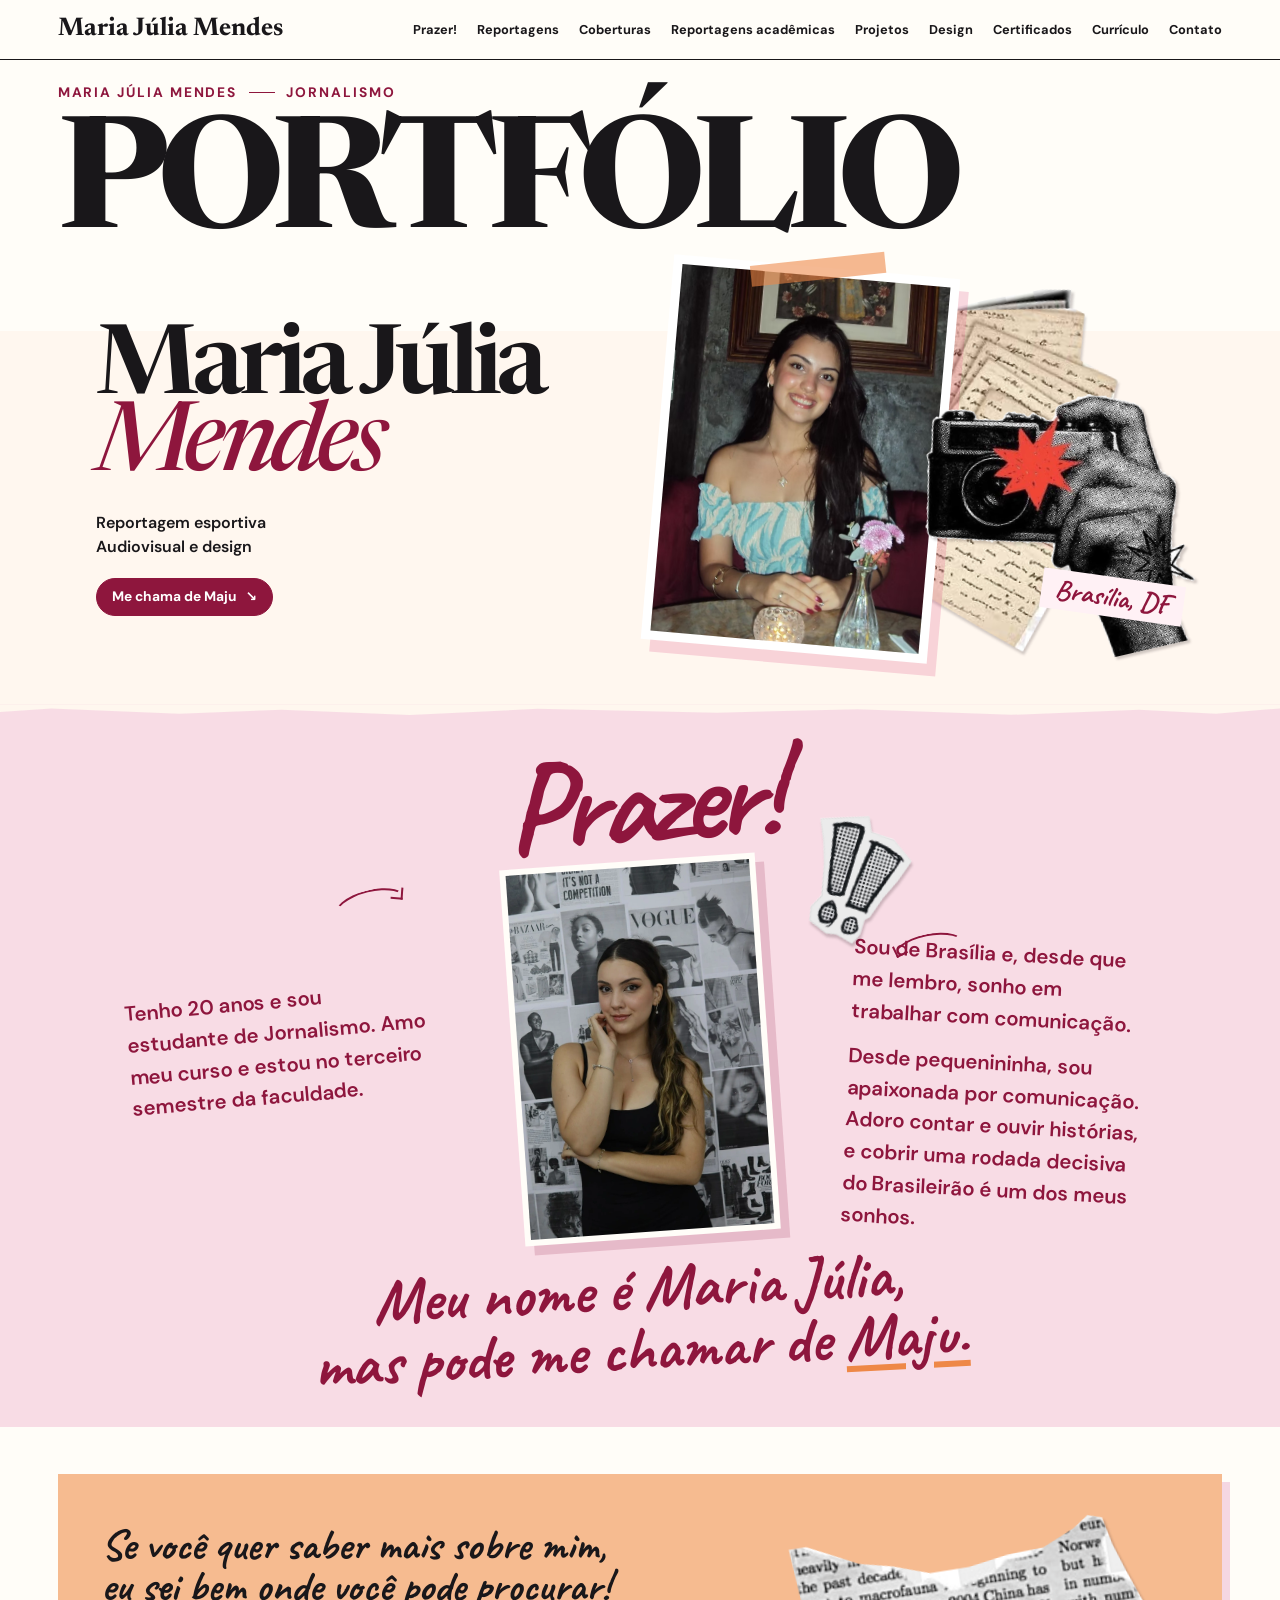
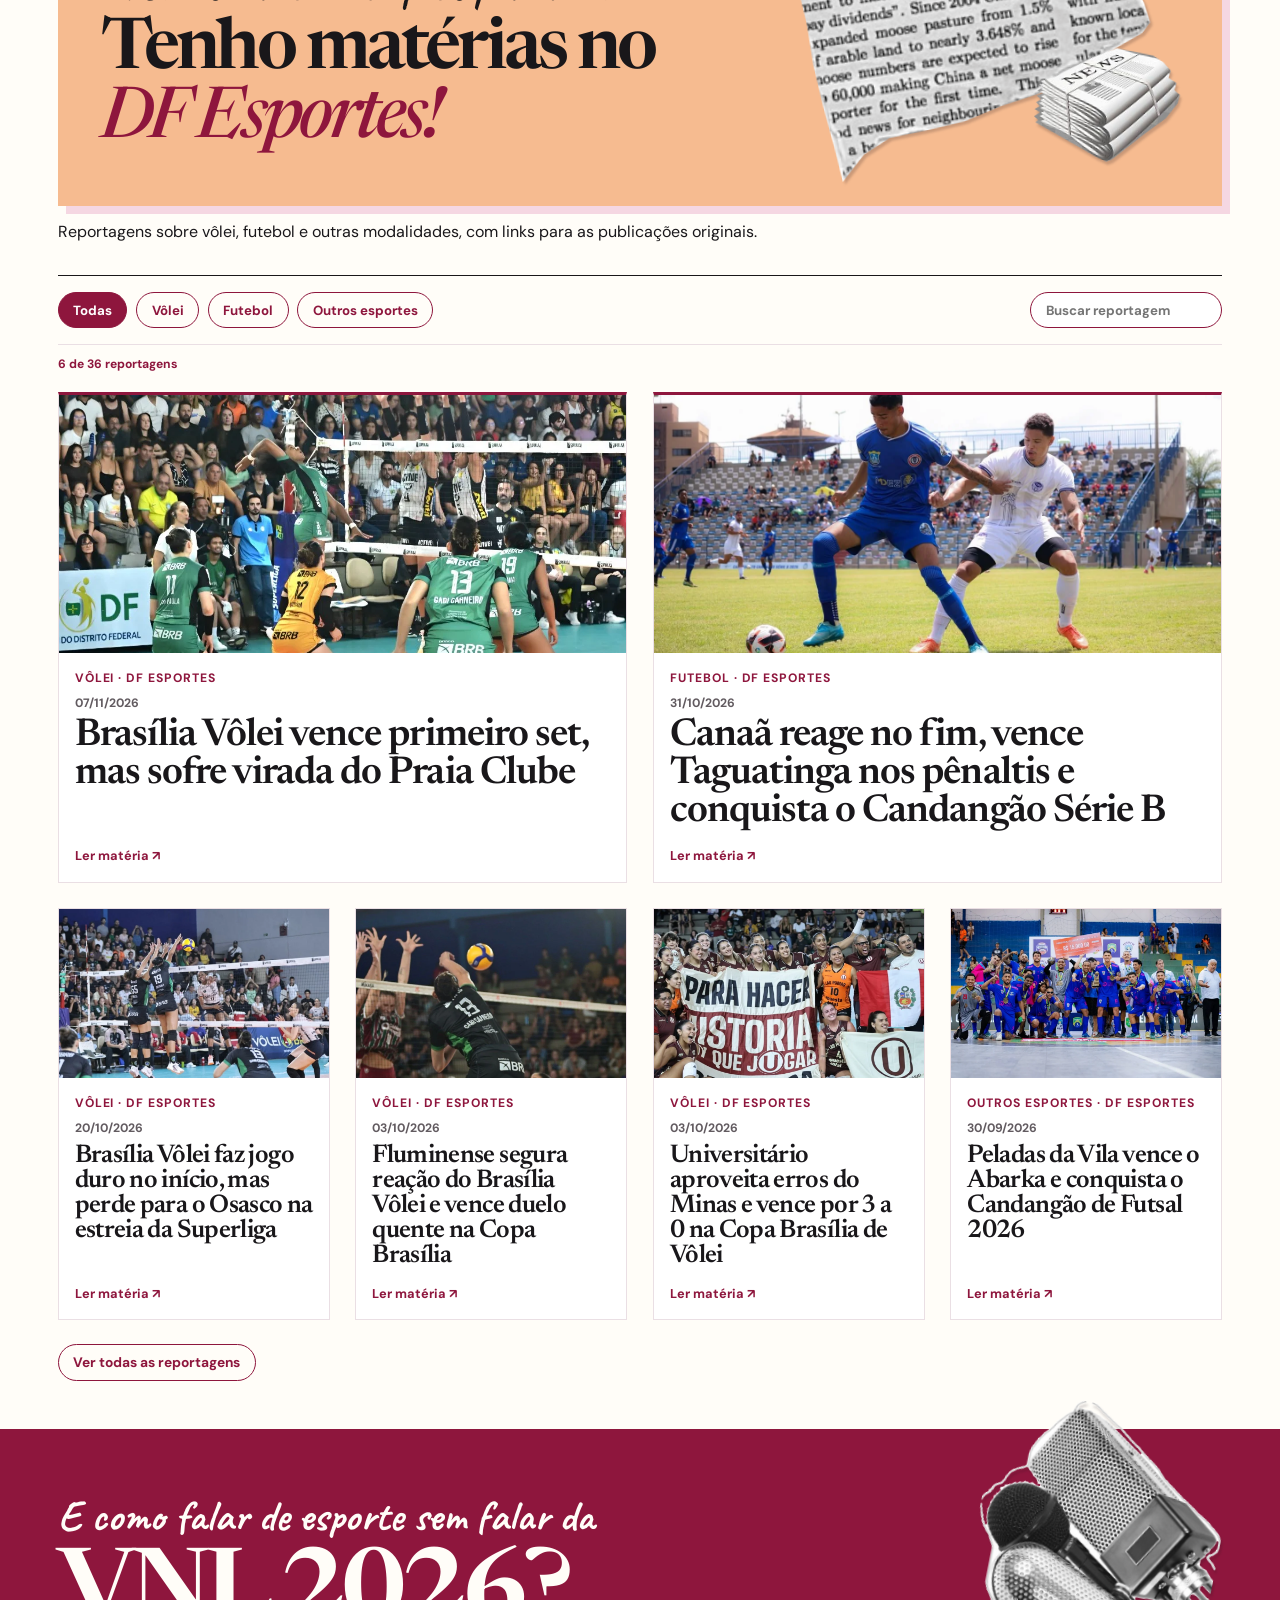
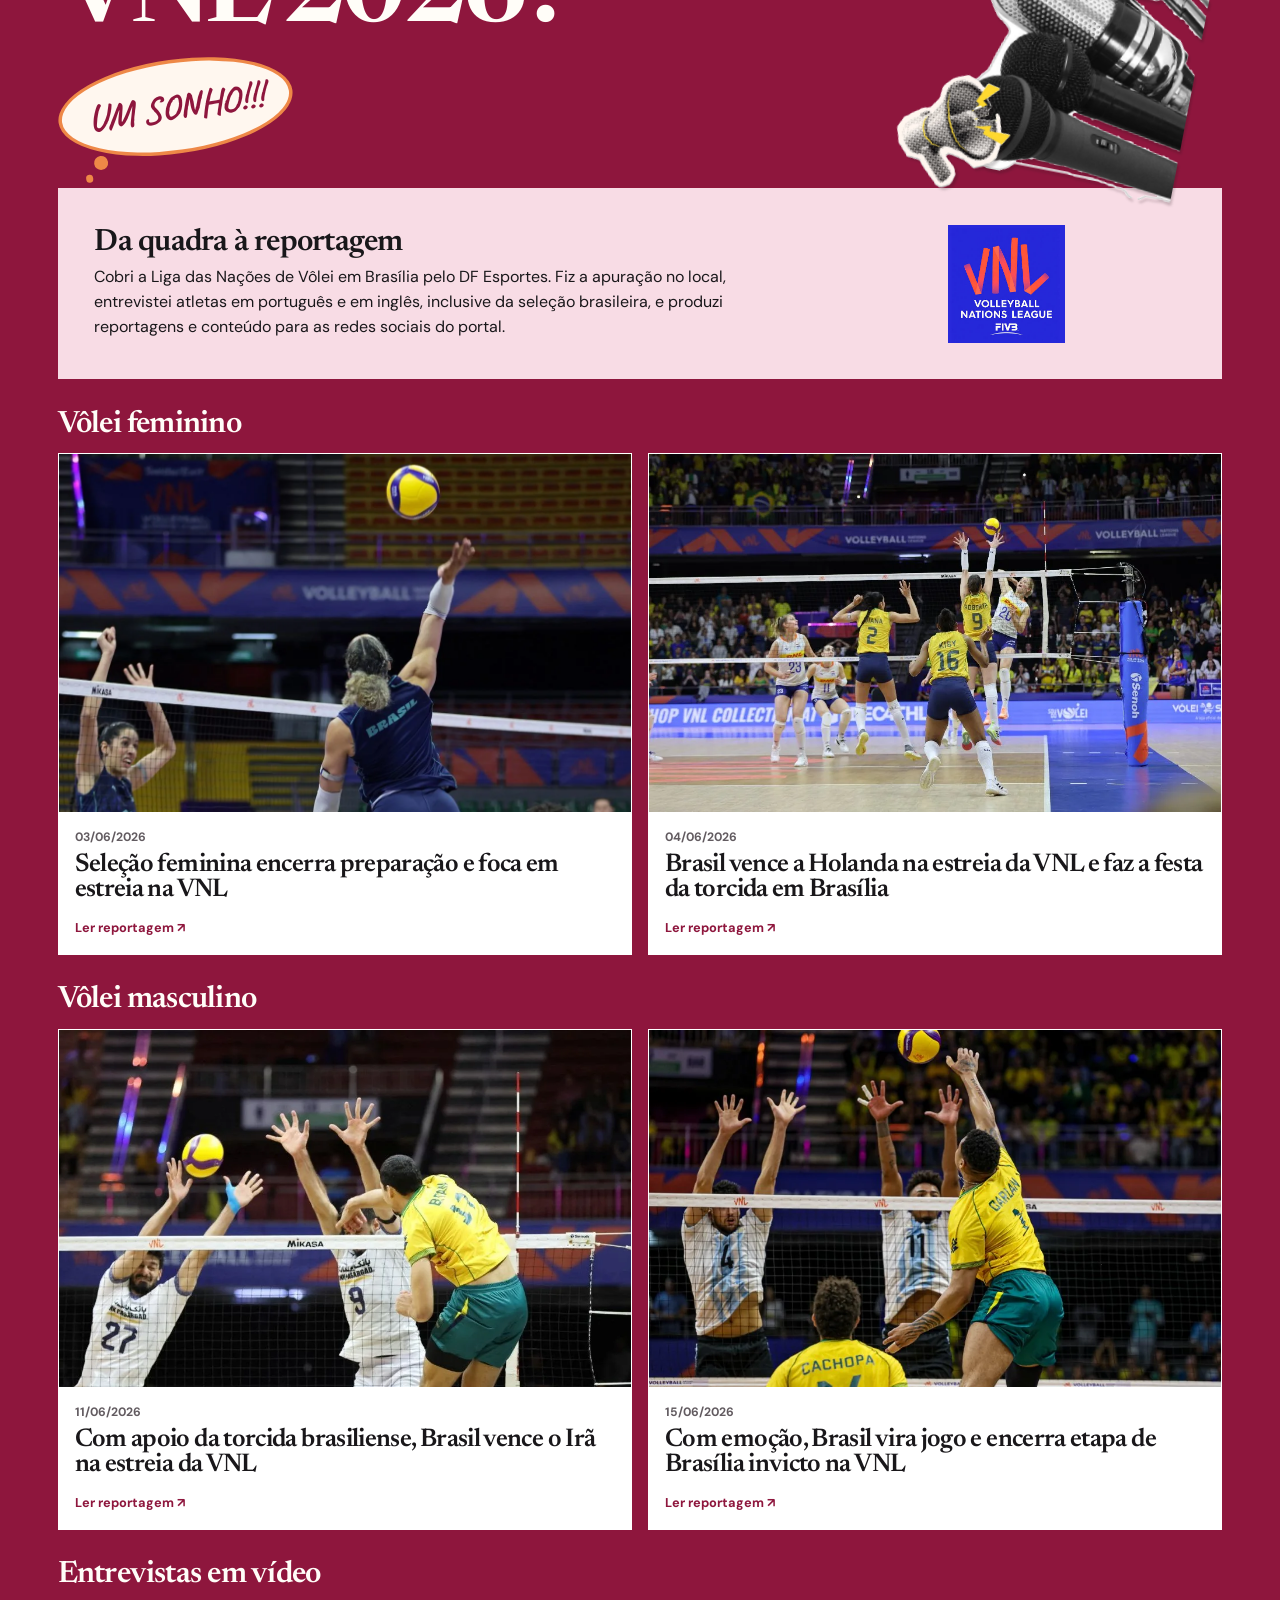
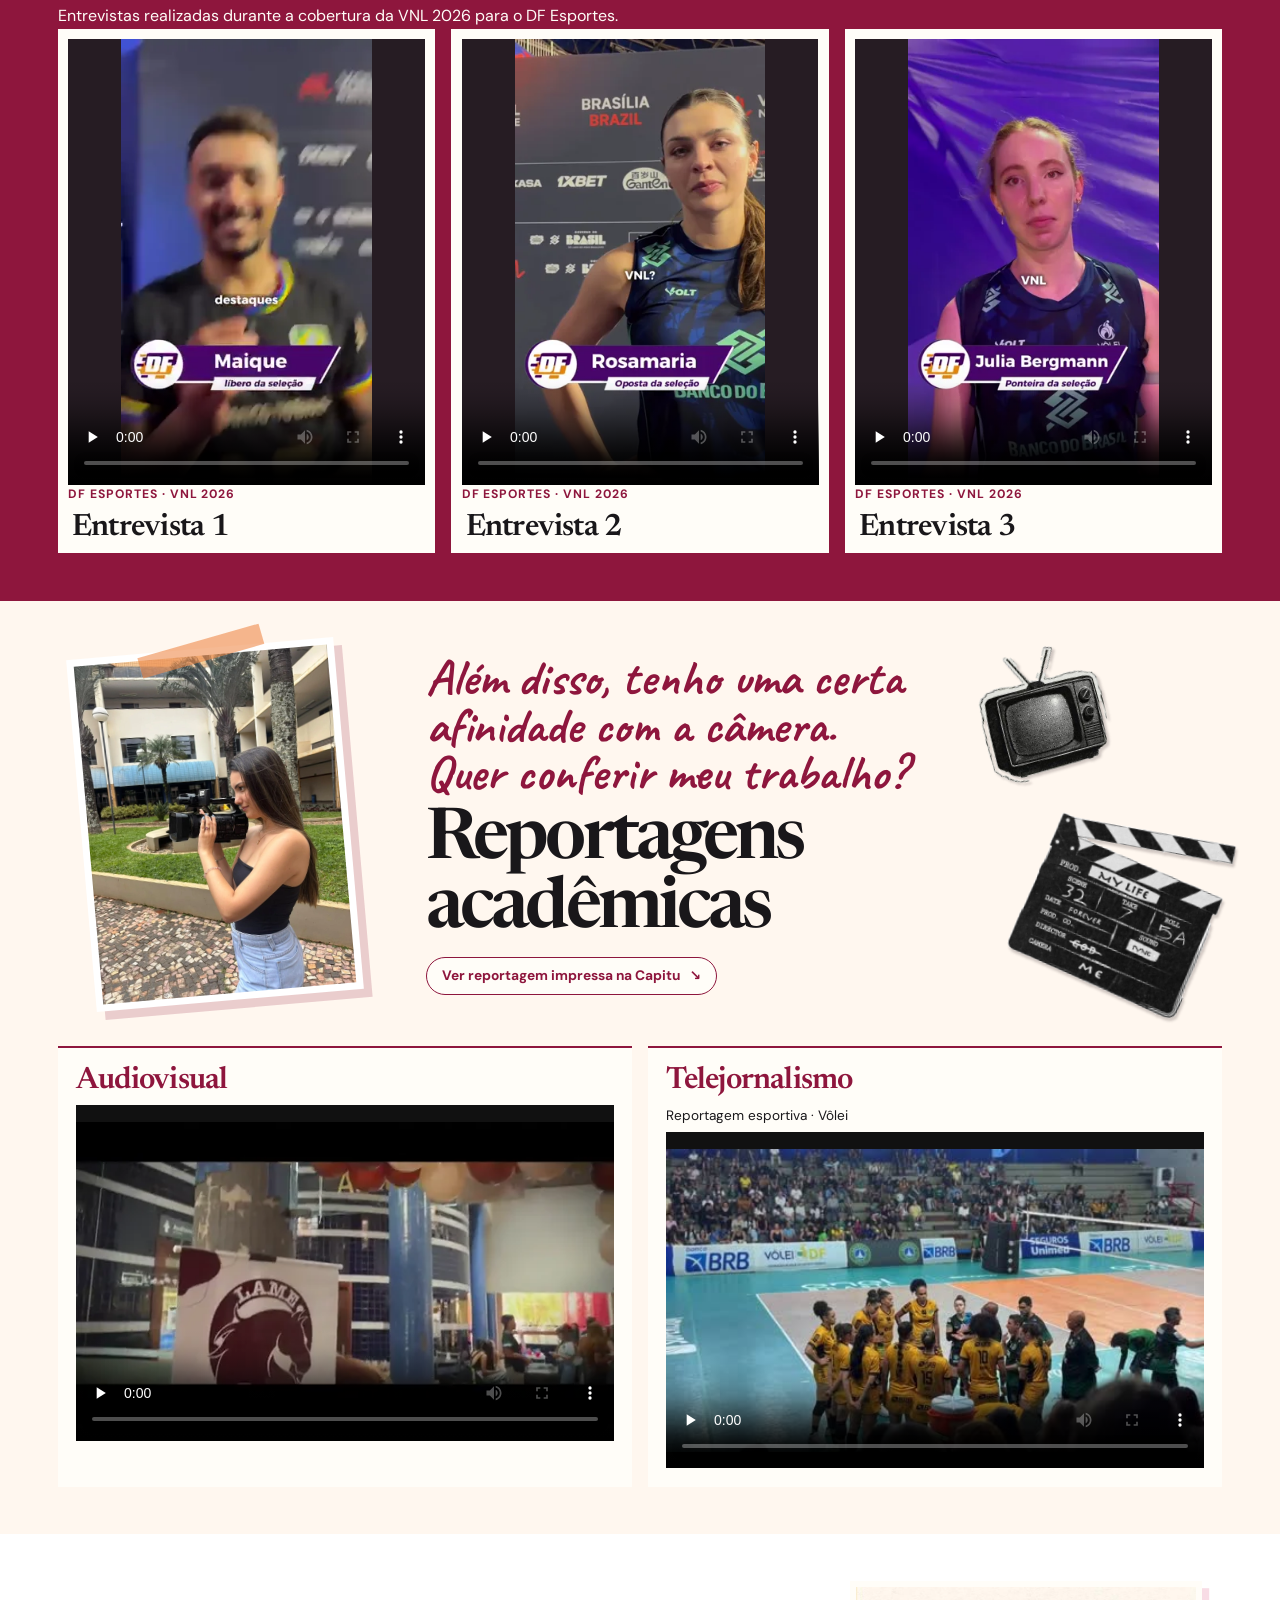
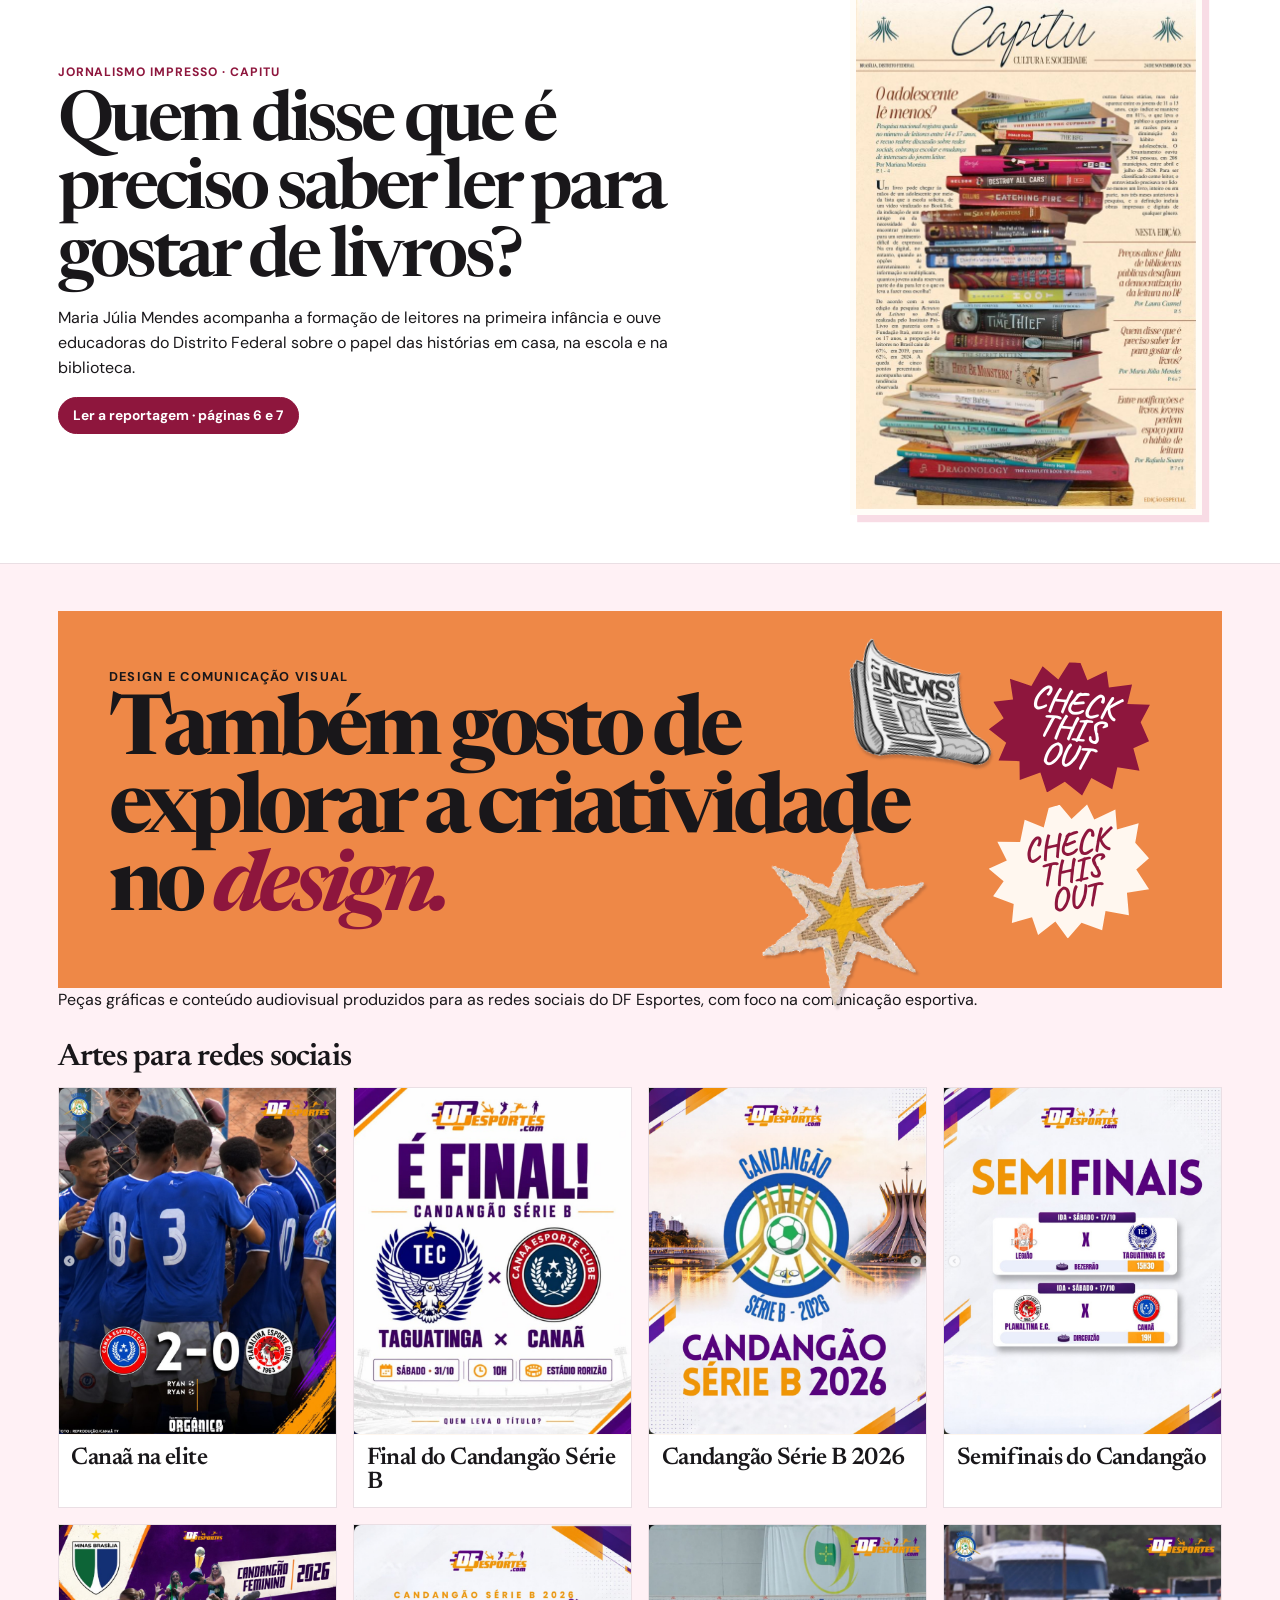
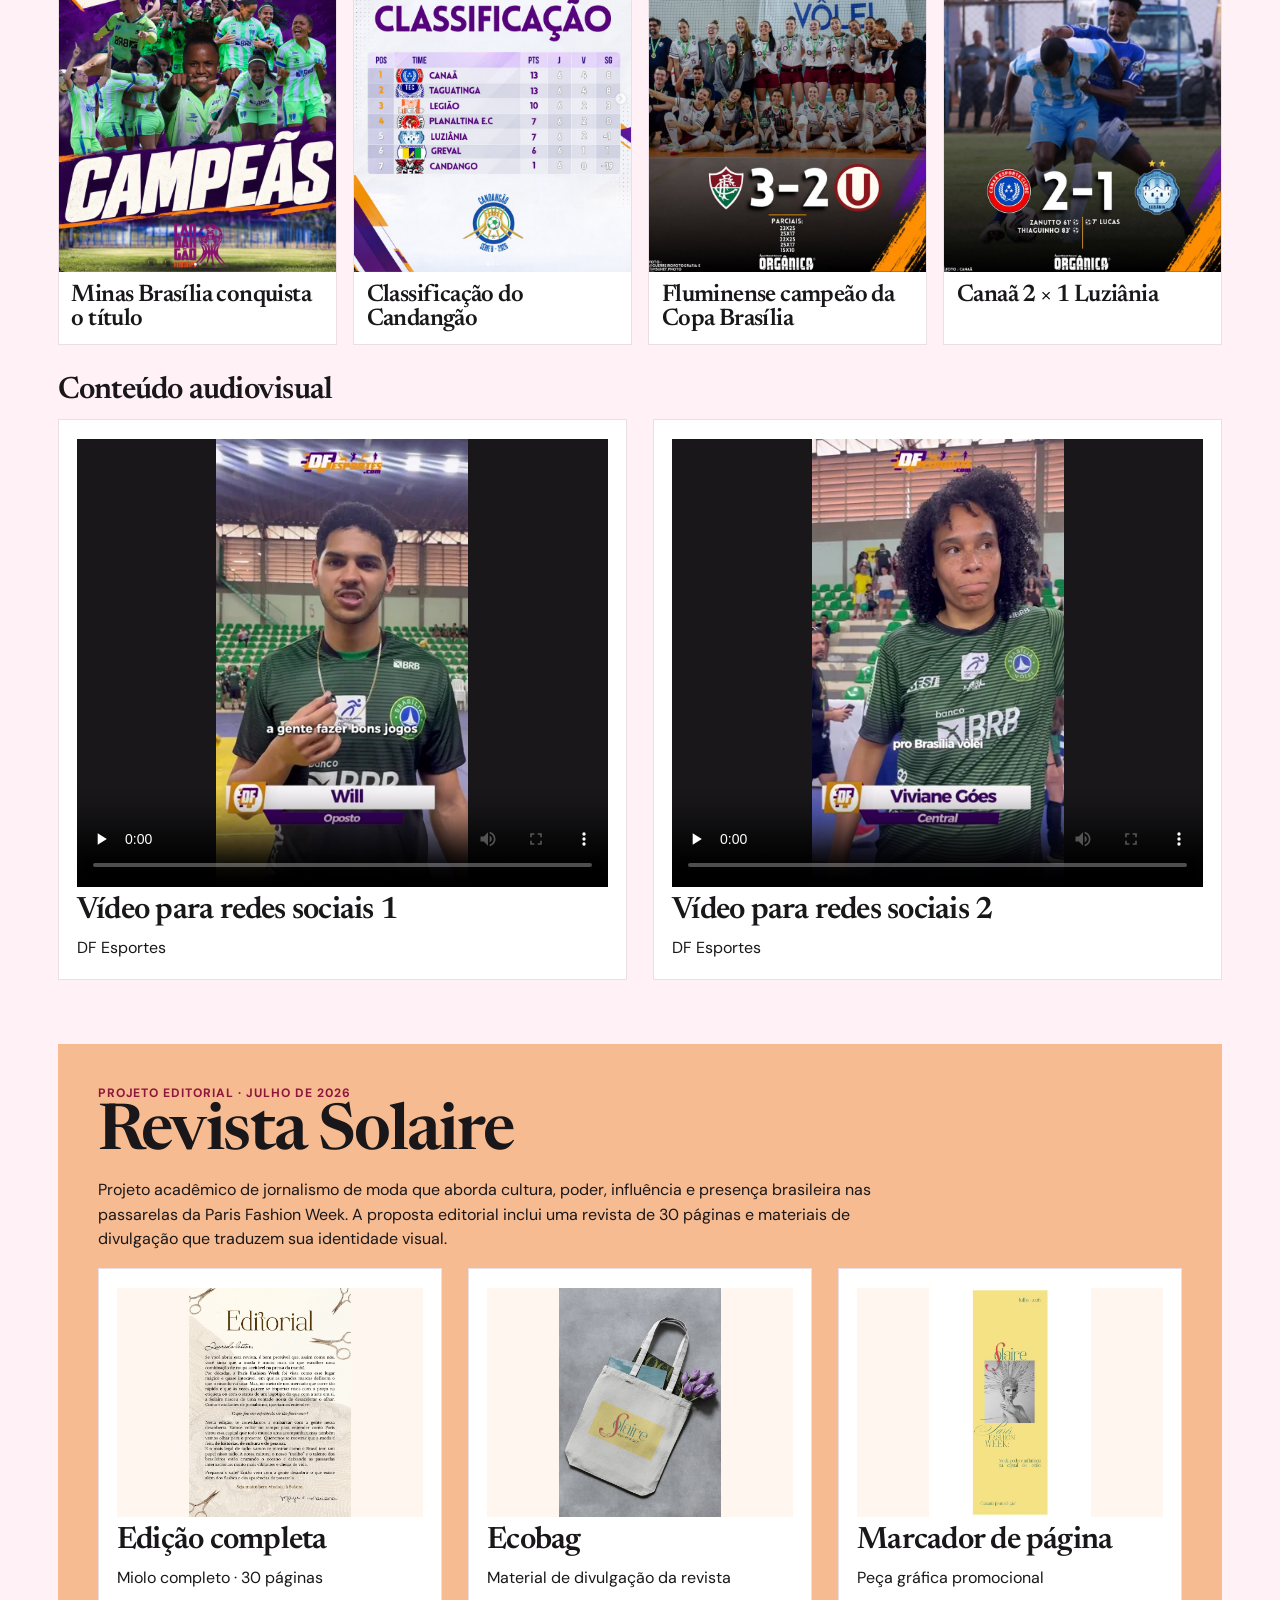
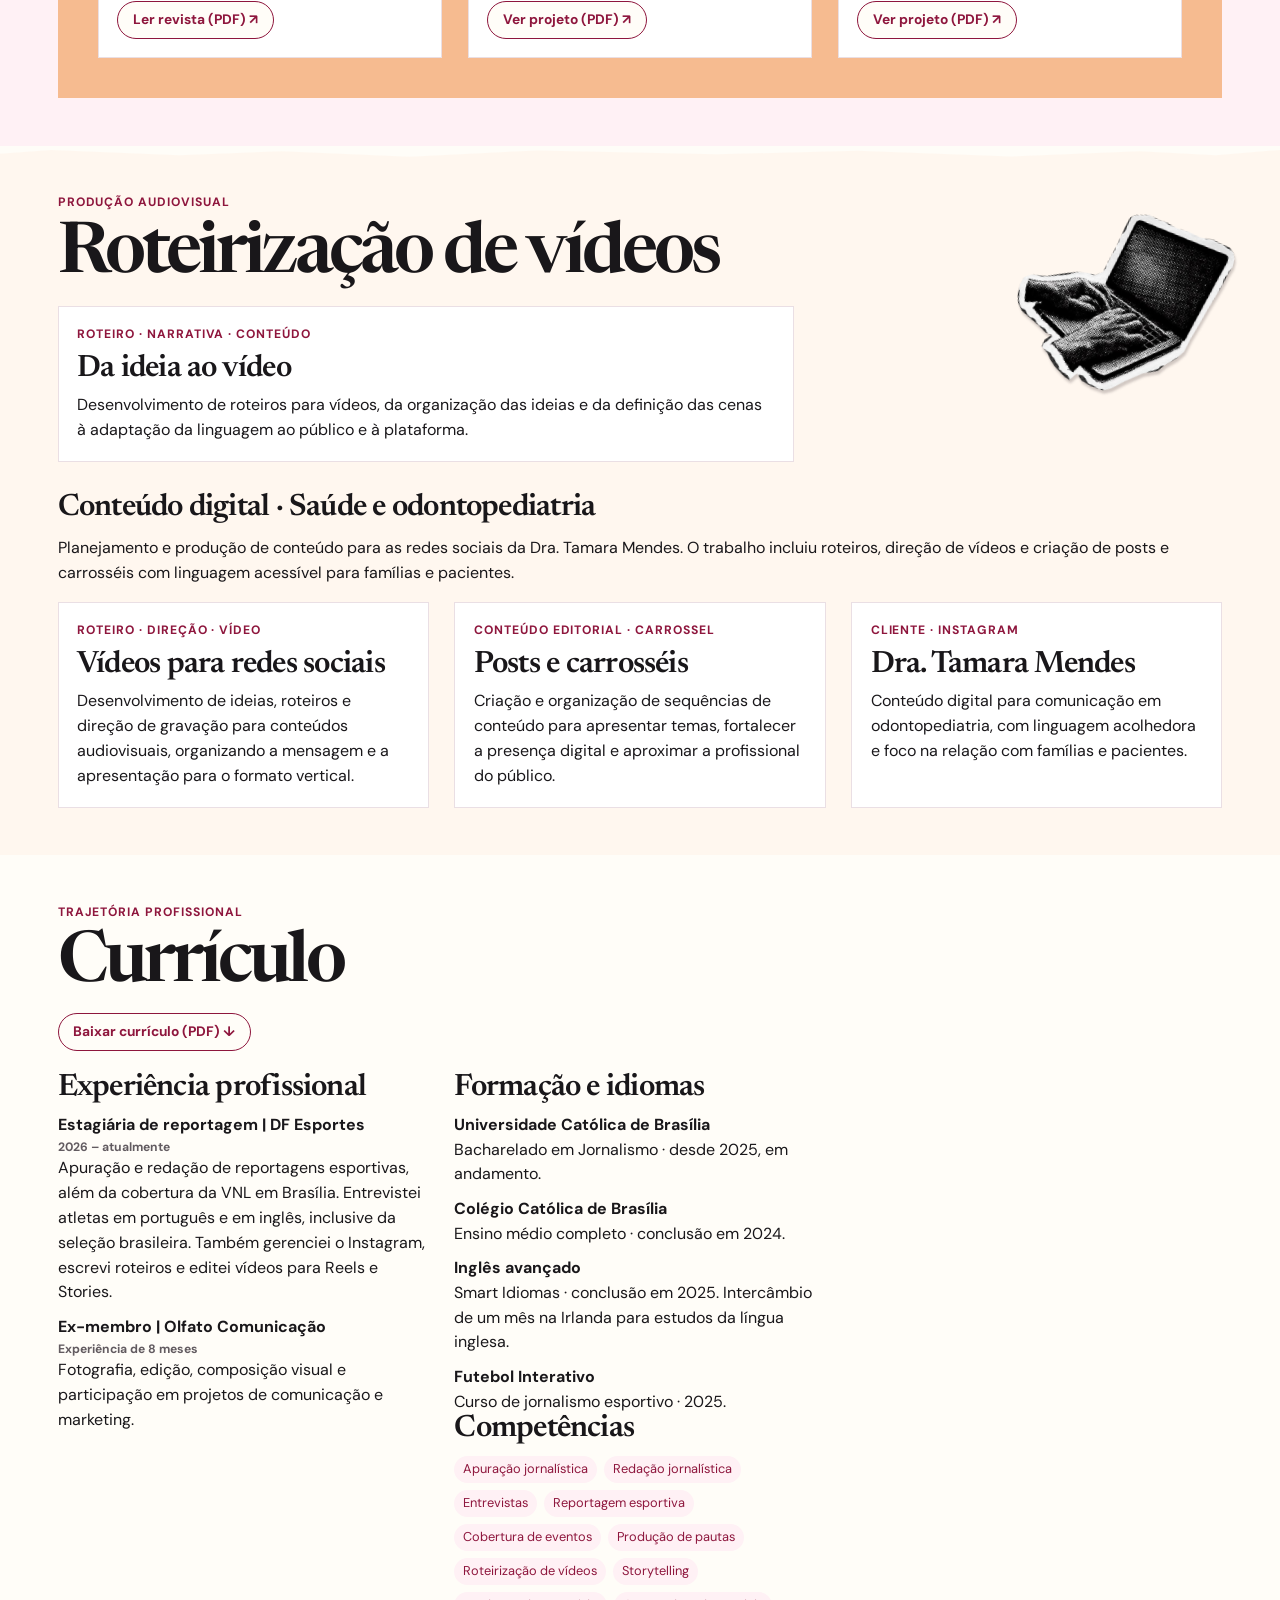
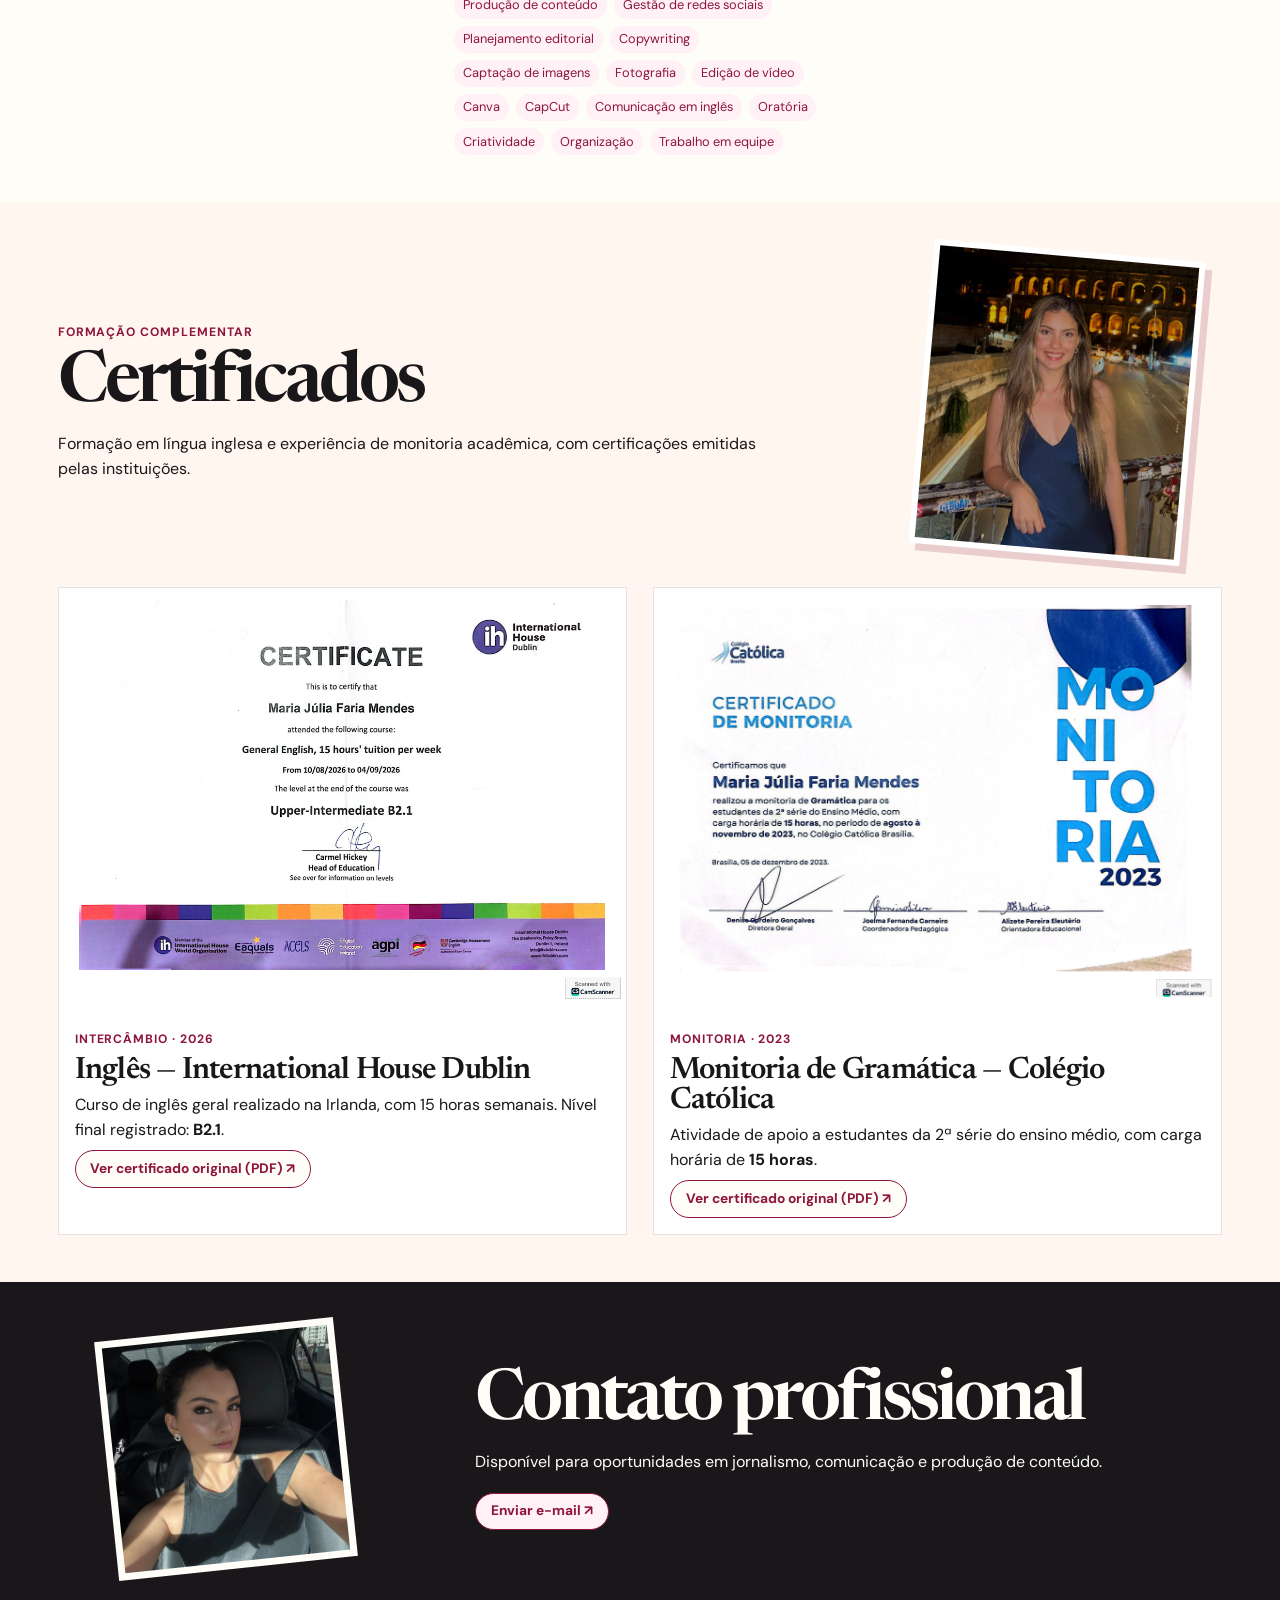
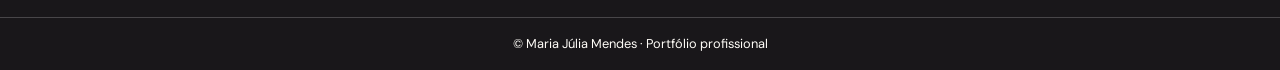
==== index.html @ 68ed0bc1 "Reorganiza o portfólio no celular e adiciona menu compacto" ====
<!doctype html>
<html lang="pt-BR"><head><meta charset="utf-8"><meta name="viewport" content="width=device-width,initial-scale=1"><meta name="description" content="Portfólio de Maria Júlia Mendes: jornalismo esportivo, reportagens, entrevistas e comunicação digital."><title>Maria Júlia Mendes — Jornalismo e comunicação</title><link rel="preconnect" href="https://fonts.googleapis.com"><link rel="preconnect" href="https://fonts.gstatic.com" crossorigin><link href="https://fonts.googleapis.com/css2?family=DM+Sans:wght@400;500;600;700&amp;family=Newsreader:ital,opsz,wght@0,6..72,400;0,6..72,600;0,6..72,700;1,6..72,500&amp;display=swap" rel="stylesheet"><link rel="stylesheet" href="editorial.css?v=mobile"></head><body id="top"><a class="skip" href="#conteudo">Pular para o conteúdo</a><header><a href="#top" class="masthead">Maria Júlia Mendes</a><button class="menu-toggle" type="button" aria-label="Abrir menu" aria-controls="site-nav" aria-expanded="false" hidden>
  <span class="menu-icon" aria-hidden="true"></span>
</button><nav id="site-nav" aria-label="Navegação"><a href="#prazer">Prazer!</a><a href="#reportagens">Reportagens</a><a href="#cobertura">Coberturas</a><a href="#reportagem-academica">Reportagens acadêmicas</a><a href="#projetos">Projetos</a><a href="#designs">Design</a><a href="#certificados">Certificados</a><a href="#curriculo">Currículo</a><a href="#contato">Contato</a></nav></header><main id="conteudo">
<section class="cover-story" aria-labelledby="cover-title">
  <div class="cover-heading">
    <p>Maria Júlia Mendes <span></span> Jornalismo</p>
    <h1 id="cover-title">PORTFÓLIO</h1>
  </div>
  <div class="cover-collage">
    <div class="cover-copy">
      <p class="cover-name">Maria Júlia<br> <em>Mendes</em></p>
      <p class="cover-beats">Reportagem esportiva<br> Audiovisual e design</p>
      <a class="btn" href="#prazer">Me chama de Maju <span aria-hidden="true">↘</span></a>
    </div>
    <figure class="cover-portrait">
      <img src="maria-julia.jpg" alt="Retrato de Maria Júlia Mendes" fetchpriority="high" width="612" height="836">
    </figure>
    <svg class="sticker-art cover-camera" viewbox="6.53302 1 464.662 507" aria-hidden="true" focusable="false">
      <defs><clippath id="recorte-camera"><path d="M94.1874 3L97 3.10338L101 3.3541L104 4.32112L108 4.52579L111 5.52543L114 6.3395L117 7.1029L120.822 8L124 8.12725L126 8.31052L128 10.0923L131 11.2797L134 12.3537L137 13.5138L139 15.2511L141.574 17L141.895 21L143.207 23L142.873 26L142.714 28L143.87 31L147 31.5072L150 32.1401L153 33.3353L156.591 33L159 33.1036L161 33.3105L163 35.1055L166 36.4885L169 37.1268L172 38.1032L175 39.1164L178 40.3214L182 40.2863L185 39.7663L187 41.0668L189.273 40L191.092 38L192.285 35L195 33.1162L197.191 32L200 30.5259L204 30.5326L206 32.0916L209 31.7815L212 32.1293L214 32.618L215 35.2576L218 36.3537L221 37.3214L224 38.2798L226.863 40L229 39.6447L229.851 41L231 43.2727L233 45.269L236 46.3207L239 45.1055L241 43.5136L243.569 42L247 41.9365L248 44.2577L250.667 46L252.726 48L254.726 50L256.855 52L259 53.1162L262 54.5138L264 56.5693L265 59.2577L267.826 61L271 61.3396L274.861 62L277 61.2687L279 59.1305L280 56.6208L283 55.2569L283 52.3918L284 50.1478L285.103 48L286.285 45L288.106 43L290 40.7668L293.195 40L297 39.3211L300 38.3541L304 38.3211L307 37.3541L311 37.3396L315 37.3211L318 36.3354L320.62 35L322.733 36L326 36.1052L328 34.2739L330 32.31L333 31.7663L335 33.0676L337.398 33L340 34.3019L342.569 33L345.672 33L348 32.507L350.567 32L354 32.5326L356 34.1464L358 36.092L361.821 37L364.821 38L367.805 39L371 39.5258L374 40.1032L376 40.3104L379 41.2663L381.335 41L382 44.2574L385 45.5256L387.809 47L390 48.1162L393 49.3357L396 50.7426L398.067 50L400 52.2682L402.809 54L405 55.1162L408 56.3214L411 57.1164L414 58.5138L416 60.2692L418.809 62L421 63.1162L423.903 65L426 64.3105L428 64.6189L429 67.2577L431.407 69L433 71.2677L435.694 72L437 73.4233L437.895 77L439.448 79L438.922 82L439.897 85L440.66 88L440.661 92L441.218 95L440.679 98L441.455 101L440.661 104L440.66 108L440 111.822L439.66 115L439.66 119L439.66 123L439.897 127L440.66 130L440.679 134L441.455 137L440.897 140L441 142.813L440.897 146L441.239 149L443 151.138L443.859 153L442.739 156L443 159.432L442.922 162L444 164.45L443 166.901L443.475 169L443.897 173L445 175.145L447 177.621L446 179.733L445.665 183L446.631 186L445.697 189L446.212 192L448 194.137L448.884 196L449.665 199L451 201.249L454 200.427L455.324 201L454.512 204L456 206.273L458 208.251L461.754 208L463 209.456L462.933 212L464.727 214L467 215.593L468.207 218L467.75 221L469.195 223L467.907 225L467.512 229L468 231.397L466.679 234L467.455 237L466.679 240L465.72 243L464.475 246L463.475 249L462.493 252L461.69 255L459.908 257L458.922 260L459.448 263L457.726 265L455.749 267L454.714 270L455.196 273L454.713 276L454.689 278L452 279.894L450 281.727L448.493 284L447.647 287L447 290.673L447.455 293L446.213 296L446 299.431L444.897 302L444.689 304L442.894 306L441.239 309L440.883 312L439.679 315L439.646 319L438 321.87L437.908 325L439.44 327L437.854 329L436.739 332L437 334.649L435.933 337L438 338.741L440.352 337L443 337.28L445.136 338L448 336.305L450 336.127L454 336.103L457 335.34L459.626 337L458.486 340L456.726 342L454.726 344L452 345.894L450 347.726L448.212 350L447 352.722L445.258 355L446.363 358L444 359.455L441 358.933L439.212 361L438.486 364L436.749 366L437 369.147L438 371.627L438.731 374L440.903 376L443 375.792L446 376.944L446.714 380L447.739 383L449 385.145L451 387.069L454 386.999L453.245 389L455 391.274L457 393.274L459 395.108L461 397.146L463 399.57L463 402.431L461.067 405L459 404.211L456.277 403L454 401.486L452 399.908L448 399.474L445.273 398L443 396.492L440.93 395L441 392.902L439 390.894L436.262 389L433.73 389L432 391.231L431.266 390L430 387.432L429 384.762L426.212 386L425 388.867L424.646 392L423.679 395L423.222 399L423 402.805L421.897 405L421.66 409L421 412.822L420.66 416L419.739 419L419 422.648L417.258 425L418 427.379L416 429.87L415.66 433L415.66 437L415.66 441L414.922 444L415.646 447L415.66 451L415.679 455L416.646 458L417.474 461L418 464.174L419.493 467L420.646 470L421 473.411L420.897 476L421.474 479L422 482.263L423.631 485L423.195 489L423.646 493L423.665 497L425 499.332L426.694 502L426.713 504L426 507.36L422 507.66L418 507.66L414 507.66L410 507.66L406 507.66L402 507.66L398 507.66L394 507.66L390 507.66L386 507.66L382 507.66L378 507.66L374 507.66L370 507.66L366 507.66L362 507.66L358 507.493L354 507.66L350 507.66L346 507.66L342 507.66L338 507.66L334 507.66L330 507.66L326 507.66L322 507.66L318 507.66L314 507.66L310 507.66L306 507.66L302 507.66L298 507.66L294 507.66L290 507.641L288.354 505L289.078 502L288 499.805L287.34 496L287.34 492L287.34 488L287.103 484L286 481.795L286.103 479L285.525 476L284.526 473L284.34 469L284.103 465L283.34 462L283.103 458L282.339 455L281.526 452L281.103 448L280.34 445L280.321 441L279.354 438L279.103 434L278 431.796L277.488 428L276.106 425L274.552 423L275.078 420L274.321 417L273.116 414L272 411.805L271 408.869L269.106 406L267.31 404L266.25 401L264 399.38L264.103 397L263.507 394L262 391.668L260.526 389L259.28 386L258.103 383L257.103 380L256.321 377L255.105 374L253.274 372L251.793 370L252.092 367L250 365.199L248.54 363L250.25 361L249.532 358L249.092 354L247.766 352L247.34 348L247.321 344L246.141 341L246.127 339L245.526 336L245.103 332L244.092 329L242.097 327L240 327.475L236.822 328L233 328.646L230 327.679L226.178 327L223.723 327L222 326.908L221.507 324L220 321.662L219 318.825L217.526 316L217.103 312L217 309.351L218.321 307L219 303.195L220.28 301L222 298.332L223.507 296L224.532 293L226.067 291L225.526 288L226 284.352L227.741 282L226 279.933L223.602 280L221 278.698L218 279.448L216 277.731L213 276.474L210 275.222L207 274.883L204 273.665L200 273.448L198 271.908L194 271.468L191 270.245L188 269.647L184.728 270L182 271.062L181 268.742L178 267.873L176 267.689L174 265.908L171 264.897L168 263.897L164 263.646L161 262.258L158.449 263L155 262.234L153 260.731L150 259.661L146 259.467L144 257.908L140.195 257L138 255.897L134 255.474L131.174 254L128.573 254L126.133 253L123 252.679L120.712 254L118.934 255L117.787 252L115 250.739L112.352 251L110.273 249L108 247.679L104 247.66L101 246.72L98 245.647L94 245.455L91.3199 244L88.1287 244L87 242.839L85 240.731L82 239.661L78.1786 239L75 238.239L72.6197 239L70 237.493L67.3318 236L65 234.698L62 235.448L60 233.908L56.3377 233L54 231.679L50.1404 231L48 231.22L45.856 231L42.9116 231L41.1301 228L38 227.907L36 229.354L34.2399 227L31.4002 226L29 224.721L26 223.646L23 222.664L20 221.258L17.5483 223L15.8135 222L14.1055 219L12.1461 217L10.3398 215L9.3541 212L9.52541 208L10 205.643L10.0673 203L8.53302 201L9.28467 198L11.2691 196L12.778 193L13 189.339L15 187.13L15.3399 184L16.1029 181L16.3541 177L17.507 174L18.1265 171L18.1034 169L18 166.603L20 164.13L20.3541 161L21.5072 158L23 155.174L23.3396 152L24 148.338L25.321 146L25.3541 142L26.4881 139L27 135.204L28.1027 133L28.3541 129L29.507 126L30.5254 123L31.3395 120L32.1032 117L33.1029 114L33.5258 110L34.3395 107L34.2872 103L34.3109 101L36.092 99L37 95.1786L38 92.3375L39.321 90L39.3396 86L40 82.1396L39.5254 80L39.3396 76L40 72.6011L42.2733 71L45 69.3688L48.257 69L49 66.6267L50 64.2775L51.3213 62L52.1029 59L53 55.1949L54.1029 53L55.1029 50L55.3541 46L56.507 43L57.3395 40L58.1164 37L59.0671 34L57.8047 32L59.2694 30L61 27.1744L61.3541 24L62.507 21L63.3395 18L64.2847 15L66.3386 13L69.1305 12L71.1096 10L73.6412 9L75.8555 11L79 11.2496L80.5143 9L83 7.10556L85 5.53226L88 4.2797L91 3.33986L94.1874 3Z"></path></clippath></defs>
      <image href="assets/recortes/camera.jpg" width="491" height="508" clip-path="url(#recorte-camera)"></image>
    </svg><svg class="sticker-art cover-paper" viewbox="45 11 237 326" aria-hidden="true" focusable="false">
      <defs><clippath id="recorte-cartas"><path d="M71 50L93 39L205 13L216 16L221 59L259 70L258 104L268 109L273 134L280 139L276 171L258 229L242 279L225 335L181 321L133 305L92 294L78 284L83 268L52 257L47 251L63 209L83 159L79 118Z"></path></clippath></defs>
      <image href="assets/recortes/cartas.jpg" width="348" height="342" clip-path="url(#recorte-cartas)"></image>
    </svg><span class="cover-location">Brasília, DF</span>
  <svg class="sticker-art cover-news" viewbox="64 62 258 255" aria-hidden="true" focusable="false">
      <defs><clippath id="recorte-jornal-canto"><path d="M67 64L126 66L192 67L244 67L296 69L320 75L312 98L305 113L293 127L284 152L270 172L258 189L230 196L208 207L194 218L179 230L160 236L146 245L132 251L124 263L106 271L89 286L72 315L66 314Z"></path></clippath></defs>
      <image href="assets/recortes/jornal-canto.jpg" width="360" height="360" clip-path="url(#recorte-jornal-canto)"></image>
    </svg></div>
</section><section id="prazer" class="prazer panel" aria-labelledby="prazer-title">
  <div class="prazer-board">
    <h2 id="prazer-title" class="hand">Prazer!</h2>
    <p class="prazer-note note-left">Tenho 20 anos e sou estudante de Jornalismo. Amo meu curso e estou no terceiro semestre da faculdade.</p>
    <figure class="prazer-photo"><img src="assets/editorial/maju-revistas.webp" alt="Maria Júlia em frente a uma colagem de capas de revista" loading="lazy" width="598" height="896"></figure>
    <div class="prazer-note note-right">
      <p>Sou de Brasília e, desde que me lembro, sonho em trabalhar com comunicação.</p>
      <p>Desde pequenininha, sou apaixonada por comunicação. Adoro contar e ouvir histórias, e cobrir uma rodada decisiva do Brasileirão é um dos meus sonhos.</p>
    </div>
    <span class="hand arrow arrow-left" aria-hidden="true">⤵</span>
    <span class="hand arrow arrow-right" aria-hidden="true">⤺</span>
    <p class="prazer-sign hand">Meu nome é Maria Júlia,<br> mas pode me chamar de <strong>Maju.</strong></p>
  <svg class="sticker-art prazer-sticker" viewbox="155.355 190 424.291 539.364" aria-hidden="true" focusable="false">
      <defs><clippath id="recorte-exclamacoes"><path d="M349.179 192L352.398 192L353.884 195L355 197.191L356.474 200L357.721 203L359 205.195L360 208.175L361.493 211L362.884 214L364 216.191L365.493 219L366.664 222L367.894 225L369.468 227L370.493 230L371.884 233L373 235.191L374.493 238L375.884 241L377 243.191L378.493 246L379.895 249L381.855 251L384 252.103L388 252.34L392 252.34L396 252.34L400 252.34L404 252.34L408 252.34L412 252.34L415.822 253L419 253.34L423 253.34L427 253.34L431 253.34L435 253.34L439 253.526L442 254.339L446 254.34L450 254.34L454 254.34L458 254.34L462 254.34L466 254.34L470 254.354L473 255.321L477 255.34L480 256.116L483 257.514L485 259.106L487.855 261L490 262.28L492.667 264L494.727 266L497 267.507L499.668 269L502 270.514L504 272.106L507 273.514L509 275.269L511.809 277L514 278.284L516 280.105L519 281.514L521 283.269L523.668 285L526 286.514L528 288.106L530.727 290L533 291.507L535.809 293L538 294.284L540 296.106L542.855 298L545 299.28L547.668 301L550 302.514L552 304.106L554.727 306L557 307.507L559.667 309L561.855 311L564 312.28L566.668 314L569 315.507L571.668 317L574 318.514L576 320.108L577.646 323L576.664 326L575.664 329L574.493 332L573.475 335L572.475 338L571.646 341L570.664 344L569.664 347L568.664 350L567.664 353L566.664 356L565.664 359L564.664 362L563.664 365L562.664 368L561.664 371L560.664 374L559.664 377L558.664 380L557.679 383L556.884 386L555.664 389L554.679 392L553.897 395L552.884 398L551.664 401L550.679 404L549.897 407L548.897 410L547.897 413L546.884 416L545.493 419L544.475 422L543.474 425L542 427.809L540.884 430L539.493 433L538 435.825L537 438.662L535.665 441L534.493 444L533.474 447L532 449.809L530.897 452L529.72 455L528.475 458L527.474 461L526 463.809L524.884 466L523.493 469L522 471.825L521 474.805L519.897 477L518.884 480L517.493 483L516 485.825L515 488.805L513.884 491L512.664 494L511.493 497L510 499.809L508.884 502L507.664 505L506.679 508L505.897 511L504.897 514L503.897 517L502.897 520L501.897 523L500.897 526L500 529.821L499 532.821L498 535.821L497 538.821L496 541.821L495 544.822L494.474 548L493.475 551L492.475 554L491.475 557L490.646 560L489.493 563L488.646 566L487.664 569L486.664 572L485.493 575L484.646 578L483.664 581L482.679 584L481.897 587L480.884 590L479.679 593L478.897 596L477.715 599L475.726 601L473.726 603L471.726 605L469.726 607L467.726 609L465.726 611L463.726 613L461.731 615L460.661 618L460.66 622L460.66 626L460.66 630L460.66 634L460.66 638L460.66 642L460.66 646L460.66 650L460.66 654L460.66 658L460.66 662L460.66 666L460.66 670L460.66 674L460.66 678L459.884 681L458.664 684L457.493 687L456 689.809L454.884 692L453.493 695L452 697.825L451 700.805L449.721 703L448.474 706L447 708.825L446 711.805L444.884 714L443.493 717L442 719.825L441 722.662L439.493 725L438 727.364L435 726.679L431.178 726L428 725.474L425 724.646L422 723.679L419 722.897L415.178 722L412 721.474L409 720.646L406 719.679L403 718.897L399.178 718L396 717.646L393 716.664L390 715.679L386.178 715L383 714.474L380 713.646L377 712.664L374 711.679L370.178 711L367 710.474L364 709.661L360.822 710L357 710.679L354 711.646L350.822 712L347 712.897L344 713.66L340.822 714L337 714.897L334 715.661L331 716.474L327.822 717L324 717.679L321 718.631L318 717.493L315 716.475L312 715.474L309.175 714L306.195 713L304 711.897L301 710.884L298 709.664L295 708.493L292 707.474L289.191 706L287 704.897L284 703.897L281 702.884L278 701.664L275 700.493L272 699.474L269.175 698L266.195 697L264 695.897L261 694.884L258 693.664L255 692.664L252 691.493L249.174 690L246 689.474L243.175 688L240.195 687L238 685.65L237 682.821L236.103 679L235.34 676L235.103 672L234.321 669L233.354 666L233 662.822L232.321 659L231.354 656L231 652.822L230.321 649L229.354 646L229 642.822L228.339 639L227.526 636L227.103 632L226.34 629L226.533 625L228.092 623L229.116 620L230.514 617L232.092 615L233.116 612L235 609.145L236.116 607L237.507 604L239 601.191L240.116 599L241.507 596L243 593.191L244.116 591L245.507 588L247 585.191L248.116 583L249.507 580L251 577.191L252.116 575L253.507 572L254.339 569L254.103 565L253.339 562L252.526 559L252 555.822L251.103 552L250.339 549L249.526 546L249.103 542L248.339 539L247.526 536L247 532.822L246.321 529L245.354 526L245 522.822L244.103 519L243.339 516L242.526 513L242.103 509L241.339 506L240.526 503L240 499.822L239.321 496L238.354 493L237.526 490L237.103 486L236.321 483L235.354 480L235 476.822L234.321 473L233.354 470L232.526 467L232 463.822L231.321 460L230.354 457L230.103 453L229.321 450L228.354 447L228 443.822L227.103 440L226.103 437L225.103 434L224.103 431L223.103 428L222.103 425L221.103 422L220.103 419L219.103 416L218.103 413L217.103 410L216.103 407L215.103 404L214 401.805L213.103 398L212.103 395L211.103 392L210.103 389L209 386.805L208 383.821L207.103 380L206 377.805L205 374.821L204.103 371L203.103 368L202 365.805L201 362.821L200 359.821L199.103 356L198 353.805L197 350.821L196 347.825L194.507 345L193.116 342L192 339.805L191.092 336L189.514 334L188.116 331L187.103 328L186 325.809L184.507 323L183.116 320L182 317.805L181 314.821L180 311.825L178.507 309L177.116 306L176 303.805L175 300.825L173.507 298L172.116 295L171.103 292L170 289.809L168.507 287L167.336 284L166.116 281L165 278.809L163.526 276L162.507 273L161.116 270L160.103 267L159 264.855L157.355 262L159 259.34L162 258.116L165 257.103L168 256.103L171 255.103L173.195 254L177 253.103L179.195 252L183 251.103L185.195 250L188.179 249L191.175 248L194 246.526L197 245.526L200.178 245L203.175 244L206 242.526L209 241.525L212 240.525L215 239.525L218 238.507L221 237.354L224 236.507L227 235.336L230 234.336L233 233.336L236 232.116L239 231.103L242 230.103L245 229.103L248 228.321L251 227.116L254 226.321L257 225.116L260 224.103L263 223.103L265.195 222L268.179 221L271.179 220L274.179 219L277.175 218L280 216.526L283 215.526L286.178 215L289.175 214L292 212.507L295 211.354L298 210.525L301 209.525L304 208.507L307 207.336L310 206.336L313 205.336L316 204.116L319 203.321L322 202.116L325 201.103L327.195 200L330.179 199L333.179 198L336.179 197L339.175 196L342 194.526L345 193.507L348 192.336Z"></path></clippath></defs>
      <image href="assets/recortes/exclamacoes.jpg" width="736" height="920" clip-path="url(#recorte-exclamacoes)"></image>
    </svg></div>
</section><section id="reportagens"><div class="clippings-lead">
  <div>
    <p class="hand">Se você quer saber mais sobre mim, <br>eu sei bem onde você pode procurar!</p>
    <h2>Tenho matérias no<br> <em>DF Esportes!</em></h2>
  </div>
  <div class="clippings-art" aria-hidden="true"><svg class="sticker-art clippings-torn-paper" viewbox="85 119 225 156" aria-hidden="true" focusable="false">
      <defs><clippath id="recorte-jornal-rasgado"><path d="M87 121L98 121L110 127L130 137L151 142L174 150L199 150L225 146L248 145L269 136L279 129L288 132L292 150L298 168L306 190L308 203L302 209L278 218L256 227L231 237L206 241L181 247L156 249L132 250L114 258L98 273L96 250L93 223L91 196L91 170Z"></path></clippath></defs>
      <image href="assets/recortes/jornal-rasgado.png" width="360" height="360" clip-path="url(#recorte-jornal-rasgado)"></image>
    </svg><svg class="sticker-art clippings-paper" viewbox="53 72 244 197" aria-hidden="true" focusable="false">
      <defs><clippath id="recorte-pilha-jornais"><path d="M55 158L62 154L56 150L84 137L111 116L139 96L177 74L240 77L259 86L273 98L271 110L286 117L284 129L295 136L293 151L277 179L248 208L198 262L189 267L171 262L111 239L60 220L64 215L56 210L65 202L55 198L63 192L56 186L63 180L55 175L65 169L55 166L63 161Z"></path></clippath></defs>
      <image href="assets/recortes/pilha-jornais.jpg" width="360" height="360" clip-path="url(#recorte-pilha-jornais)"></image>
    </svg></div></div><p>Reportagens sobre vôlei, futebol e outras modalidades, com links para as publicações originais.</p><div class="controls" aria-label="Filtros de reportagens"><button data-filter="Todas" aria-pressed="true">Todas</button><button data-filter="Vôlei" aria-pressed="false">Vôlei</button><button data-filter="Futebol" aria-pressed="false">Futebol</button><button data-filter="Outros esportes" aria-pressed="false">Outros esportes</button><input id="search" type="search" placeholder="Buscar reportagem" aria-label="Buscar reportagem"></div><p id="count" class="archive-count" aria-live="polite"></p><div id="articles" class="grid"></div><button class="btn alt archive-toggle" type="button" aria-controls="articles" aria-expanded="false" hidden>Ver todas as reportagens</button><noscript>Ative o JavaScript para explorar as reportagens.</noscript></section>
<section id="cobertura"><div class="vnl-lead">
  <div class="vnl-copy"><div>
    <p class="hand">E como falar de esporte sem falar da</p>
    <h2>VNL 2026?</h2>
  </div>
  <span class="thought hand">UM SONHO!!!</span>
  </div><div class="vnl-art" aria-hidden="true"><svg class="sticker-art vnl-mics" viewbox="0 0 504 790" aria-hidden="true" focusable="false">
      <defs><clippath id="recorte-microfones"><path d="M169.195 0L173 -0.660111L176.054 0L175 2.38685L172 3.49309L169.662 5L166.87 6L164.726 8L162.726 10L160.731 12L160 14.0964L162 16.0668L165 15.3541L168.86 16L171 15.7804L173.359 16L176 16.3215L180 16.127L182 16.127L186 16.7607L188.38 16L191 17.5136L193 19.092L196.821 20L199.822 21L203 21.5258L206 22.5323L208 24.1055L211 25.5138L213 27.0923L216 28.1164L219 29.3356L222 30.3356L225 31.5072L227.668 33L230 34.5136L232 36.1056L234.855 38L237 39.2796L239.809 41L242 42.2845L244 44.1055L246.855 46L249 47.2845L251 49.1055L253.855 51L256 52.1162L258.855 54L261 55.2845L263 57.2691L265.809 59L268 60.2796L270.667 62L272.855 64L275 65.2796L277.667 67L279.855 69L282 70.1162L284.727 72L287 73.5136L289 75.1056L291.855 77L294 78.1162L296.726 80L298.855 82L301 83.1162L303.727 85L306 86.0666L307.741 84L306 81.7309L303.333 80L301.274 78L299.273 76L297 74.6645L294.273 73L292 71.4864L290 69.8944L287.145 68L285 66.7155L283 64.8945L280.273 63L278 61.4863L276 59.726L274 57.8945L271.273 56L269 54.4863L267 52.726L265 50.7308L262.333 49L260.273 47L258 45.4863L256 43.7308L253 42.4677L251 40.8945L248 39.4862L246 37.8944L243.145 36L241 34.8838L238.145 33L236 31.7205L233 30.4677L231 28.7308L228.332 27L226 25.4863L224 23.7308L221.332 22L219 20.4864L217 18.8945L214 17.4862L212 15.8944L209.273 14L207 12.4864L205 10.8944L202.273 9L200 7.48636L198 5.90769L195 4.88363L192 3.6786L189 2.89673L186 1.62865L187 -0.636993L191 -0.660135L194 0.103186L197 1.10316L200 2.2798L202.668 4L205 5.51365L207 7.26916L209.668 9L212 10.5137L214 12.2692L216.668 14L219 15.5071L221.668 17L224 18.5136L226 20.1055L229 21.5138L231 23.2692L233.667 25L235.855 27L238 28.1162L240.855 30L243 31.2796L245.809 33L248 34.2795L251 35.5323L253 37.1056L255.727 39L258 40.5137L260 42.1056L262.727 44L265 45.5137L267 47.274L269 49.2692L271.668 51L274 52.5137L276 54.2692L278.667 56L280.726 58L282.855 60L285 61.2796L287.667 63L289.855 65L292 66.2796L294.668 68L297 69.507L299.668 71L302 72.5137L304 74.274L306 76.2691L308.667 78L310.726 80L312.855 82L315 83.2796L317.667 85L319.855 87L322 88.2845L324 90.2739L326 92.0923L329 93.2798L331.667 95L333.855 97L336 98.2796L338.667 100L340.855 102L343 103.284L345 105.274L347 107.106L349.726 109L351.726 111L353.486 113L355 115.273L357 117.274L359 119.274L361 121.274L363 123.274L365 125.274L367 127.269L369.809 129L372 130.284L374 132.269L376.667 134L378.855 136L381 137.116L383.726 139L385.87 141L388.661 142L390.726 144L392.855 146L395 147.284L397 149.092L400 150.285L402 152.269L404.667 154L406.855 156L409 157.284L411 159.092L414 160.28L416.668 162L419 163.507L421.667 165L423.727 167L426 168.507L428.668 170L431 171.514L433 173.092L436 174.285L438 176.106L440.726 178L442.855 180L445 181.284L447 183.105L450 184.514L452 186.092L455 187.28L457.809 189L460 190.28L462.668 192L465 193.514L467 195.092L470 196.285L472 198.106L474.726 200L476.726 202L478.727 204L481 205.514L483 207.269L485.667 209L487.726 211L489.855 213L492 214.284L494 216.274L496 218.274L498 220.274L499.664 223L501 225.332L502.474 228L503 231.178L503.66 235L503.66 239L503.66 243L503.66 247L502.897 250L502 253.821L501 256.661L499 258.726L497 260.854L495 262.892L493 264.486L490 265.894L488 267.726L486.259 270L488 272.274L490 274.274L492 276.269L494.667 278L496.726 280L498.716 282L500 284.145L502 286.274L503.646 289L503.359 293L501 292.714L499.106 290L497.274 288L495.284 286L494 283.855L492 281.726L490 279.894L487.274 278L485.273 276L483 274.407L481.507 272L480.54 269L482.106 267L484 264.274L486 262.311L488 262.103L490.273 261L492.274 259L494.274 257L496.269 255L497.354 252L499 249.13L499.34 246L499.34 242L499.34 238L499.092 234L497 232.259L494.908 234L494.646 238L493.493 241L492 243.668L490.493 246L489 248.668L487.493 251L486 253.679L485 256.443L484 259.124L481.727 261L479.731 263L478 265.68L478 268.607L477 270.721L475 272.726L473 274.726L471 276.727L469.897 279L469.897 281L470 283.642L470.22 286L470 288.097L472 290.269L475 291.532L477 293.269L479.373 294L481.723 295L484 296.103L486 296.311L487.894 299L489.726 301L491.726 303L493.726 305L495.486 307L497 309.273L499 311.269L501.667 313L503.467 315L503.66 319L503.66 323L503.66 327L503.66 331L503.66 335L503.66 339L503 342.354L500.274 341L498 339.486L496 337.894L493.274 336L491.145 334L489 332.72L486.332 331L484 329.698L481 330.895L479.258 333L480 335.392L480 338.262L482 340.269L484.667 342L486.727 344L489 345.514L491 347.106L493.726 349L495.855 351L498 352.116L501 353.514L503 355.339L503.66 359L503.66 363L503.66 367L503.66 371L502 373.621L500 371.854L498 369.726L496 367.894L493.145 366L491 364.72L488.332 363L486 361.486L484 359.726L482 357.731L479.333 356L477.145 354L475 352.72L472 351.195L469 350.897L466 351.512L463.732 353L463 355.373L462.258 358L464 360.106L466.726 362L468.855 364L471 365.28L473.667 367L475.727 369L478 370.514L480 372.106L482.726 374L484.855 376L487 377.28L489.667 379L491.855 381L494 382.284L496 384.274L498 386.106L500.855 388L503 389.35L503.66 393L503.66 397L503.66 401L503.66 405L503.66 409L503.66 413L503.66 417L503.66 421L503.66 425L503.66 429L503.66 433L503.656 437L502.801 439L500 437.716L497 436.235L495 434.726L493 432.933L490.591 433L487.569 432L485.146 430L483.532 428L482 425.258L479.933 426L478 423.732L475.306 423L474 421.577L473 418.443L472 415.742L469 414.222L466 413.715L464 411.667L462.268 409L460 407.486L458 405.749L454.801 406L451.912 406L450 403.212L447.278 402L445.097 400L443 400.22L440.625 400L438 399.21L435.777 398L434.765 395L433.274 392L431.145 390L429 388.922L426.435 389L424.108 387L422.274 385L420 383.212L417 382.124L416 379.761L413 378.69L411 376.726L409 374.895L406 373.922L403.809 375L401 376.72L398 377.678L395.357 378L393 378.695L391 378.694L388 377.661L384 377.66L380 377.66L376 377.661L373 378.474L369 378.66L365 378.66L361 378.66L357 378.66L353.87 379L351.75 381L352.726 384L354.903 386L357 385.636L358.75 388L361 389.507L363.694 390L365 391.16L367 393.067L369.642 393L372 392.782L374.07 394L374 396.1L375.212 399L377 401.105L381 401.154L382.862 402L384.235 404L385.727 407L388 408.488L391 409.31L393 411.274L395 413.106L397.727 415L400 416.336L402.903 418L405 417.545L407.726 419L409.727 421L412 422.514L414 424.092L417 425.285L419 427.092L422 428.285L424 430.092L427 431.116L430 432.788L432.723 434L435 435.507L437.809 437L440 438.284L442 440.105L445 441.488L448 442.31L450 444.269L453 445.354L455.855 447L458 448.261L461 449.174L462.749 452L464.486 454L466 456.332L467.72 459L469 461.145L470.664 464L472 466.268L474.668 468L477 469.514L479 471.274L481 473.333L482.474 476L482.66 480L482.474 484L481.679 487L482 489.408L481 492.674L481.731 495L483.726 497L486 498.8L488 500.208L489.731 503L491.903 505L494 504.782L496.103 506L497.726 509L499.727 511L502 512.601L503 515.179L503.66 519L503.66 523L503.66 527L503.66 531L503.66 535L503.66 539L503.66 543L503.66 547L503.66 551L503.66 555L503.66 559L503.66 563L503.66 567L503.66 571L503.66 575L503.66 579L503.66 583L503.66 587L503.66 591L503.66 595L503.66 599L503.66 603L503.66 607L503.66 611L503.66 615L503.66 619L503.66 623L503.66 627L503.66 631L503.66 635L503.66 639L503.66 643L503.66 647L503.66 651L503.66 655L503.66 659L503.66 663L503.66 667L503.66 671L503 674.379L499 674.474L496 673.661L492.178 673L489 672.66L485.178 672L482 671.646L479 670.679L475.178 670L472 669.66L468.178 669L465 668.646L462 667.679L458 667.66L455 666.897L451 666.873L449 666.695L446 665.475L443 664.661L439.178 664L436 663.66L433 662.897L429 662.474L426 661.661L422.178 661L419 660.66L416 659.897L412.178 659L409 658.66L405.178 658L402 657.66L399 656.897L395 656.474L392 655.661L388.178 655L385 654.646L382 653.679L378 653.646L375 652.679L371 652.66L368 651.897L365 650.897L361 650.873L359 650.695L356 649.661L353 648.921L350.411 649L347.178 648L344 647.66L341 646.897L337 646.646L334 645.679L331 644.897L327 644.66L324 643.897L320 643.679L317 644.212L314 645.859L312 645.689L310 643.731L307 642.661L303.178 642L300 641.646L297 640.697L294.412 641L291.178 640L288 639.646L285 638.679L281 638.474L278 637.679L275.357 638L273 638.731L271 640.856L270.749 644L272.904 646L275 645.28L278 644.898L279 647.258L282 648.339L285 649.116L288 650.761L292 650.305L293.858 651L296 652.742L298.379 652L301 653.742L303.379 653L305.87 655L309 655.526L312 656.339L315 657.103L319 657.127L321 657.311L323 659.092L326 658.306L328 658.311L330 660.105L333 661.336L336 662.321L339.822 663L343 663.34L346 664.103L349.822 665L353 665.354L356 666.321L359 667.103L362.822 668L366 668.526L369 669.321L371.351 668L374 668.285L376 670.269L379 671.354L382 672.321L385 673.103L388.822 674L392 674.321L394.409 674L398 674.141L400 674.31L403 675.28L405.055 675L406.87 678L410 678.354L413 679.321L416 680.103L420 680.526L423 681.339L426 682.103L429.133 682L431.379 681L433.727 683L436 684.067L438 682.553L440.726 684L442.87 686L445.427 686L447.867 687L451 687.354L454 688.321L457 689.103L461 689.526L464 690.339L467 691.103L470.133 691L472.38 690L475 691.336L478 692.787L481.872 692L483 693.161L485 695.092L488 696.103L492 696.354L495 697.321L498 698.103L502 698.533L503.646 701L503.66 705L503.66 709L503.66 713L503.66 717L503.66 721L503.66 725L503.66 729L503.66 733L503.66 737L503.66 741L503.66 745L503.66 749L503.66 753L503.66 757L503.66 761L503.66 765L503.66 769L503.66 773L503 776.86L503.475 779L503 782.379L500 783.474L497 782.897L493 782.66L490 781.897L487 780.897L483 780.66L479 780.66L475 780.897L472 781.66L468 781.66L464 781.66L460 781.66L456 781.66L452 781.897L449.855 783L447.667 785L445 786.731L443 788.468L440 789.474L436 789.637L435 787.371L437.195 786L440.13 785L442.274 783L445 781.116L447.145 780L450 778.354L454 778.34L458 778.34L462 778.34L466 778.34L470 778.322L473 777.788L475.25 776L474 773.258L471.62 774L469 772.493L466 771.661L462 771.66L458 771.475L455.642 771L453 770.679L449 770.66L445.178 770L442 769.66L439 768.897L435 768.66L431 768.66L428 767.897L424 767.66L420.178 767L417 766.66L413 766.679L410.592 767L407.379 766L404 765.66L401 764.897L397 764.66L393 764.493L390 763.874L387 764.72L384.352 765L382.13 763L379 762.66L375.178 762L372 761.66L368 761.66L364.178 761L361 760.66L357 760.474L354 759.661L350 759.66L346.178 759L343 758.66L339 758.646L336 757.679L332 757.66L328 757.194L325 756.679L321 756.66L318 755.897L314 755.679L311.38 757L309.133 756L306 755.475L303.626 755L301.133 754L298 753.66L294 753.66L291 752.897L287 752.66L283 752.474L280 751.661L276 751.646L273 750.679L270 751.474L266 751.66L262 751.66L258 751.646L254 751.631L251 750.679L247 750.66L243 750.646L240 749.679L236 749.66L232 749.66L228.813 750L226 749.897L222.178 749L219.813 749L217 748.897L213.179 748L210.139 747L208 747.731L206 749.468L203 750.207L200 749.512L197 750.884L194 751.907L192 753.208L189.86 753L186.869 754L184 755.455L181.673 755L178 755.884L175 756.908L173.259 759L175 761.092L179 761.34L183 761.321L185.62 760L187.867 761L191 761.34L195 761.34L199 761.34L203 761.34L207 761.34L211 761.34L215 761.34L219 761.34L223 761.34L227 761.34L231 761.34L235 761.34L239 761.34L243 761.34L247 761.34L251 761.34L255 761.34L259 761.34L263 761.34L267 761.34L271 761.34L275 761.34L279 761.34L283 761.34L287 761.526L290 762.339L293 763.103L297 763.34L301 763.34L305 763.34L309 763.34L313 763.34L317 763.34L321 763.34L325 763.34L329 763.34L333 763.34L337 763.34L340.822 764L344 764.34L348 764.354L351 765.321L354.822 766L358 766.34L362 766.354L365 767.336L368 768.321L372 768.34L376 768.34L380 768.526L382.826 770L386 770.526L389 771.339L393 771.34L397 771.34L400 772.116L403 773.321L406 774.116L409 775.514L411 777.274L413 779.274L415 781.274L417 783.106L419.869 785L422.804 786L424.839 788L424 789.586L420 789.474L417 788.474L414.332 787L412 785.486L410 783.726L408.106 781L406.13 779L403 778.474L400.332 777L398 775.679L394 775.66L390 775.66L386.179 775L383.178 774L380 773.66L376 773.66L372 773.474L369.174 772L366 771.646L363 770.679L359 770.66L355 770.474L352 769.475L349 768.661L345 768.66L341 768.66L337 768.66L333 768.66L329 768.66L325 768.646L322 767.679L318 767.66L314 767.66L310 767.66L306 767.66L302 767.66L298 767.646L295 766.679L291 766.66L287 766.66L284 765.897L280 765.66L276 765.66L272 765.66L268 765.66L264 765.66L260 765.66L256 765.66L252 765.66L248 765.66L244 765.66L240 765.66L236 765.66L232 765.66L228 765.66L224 765.66L220 765.66L216 765.66L212 765.66L208 765.66L204 765.66L200 765.66L196 765.66L192 765.66L188 765.66L184 765.66L180 765.66L176 765.66L172 765.908L170 767.726L168 769.726L166 771.726L164 773.726L162 775.486L159.727 777L157 778.894L155 780.467L151.87 781L149 782.664L146 783.894L144 785.467L140 785.66L136 785.66L132 785.66L128 785.66L124 785.66L120 785.66L116 785.467L114 783.908L110.338 783L108 781.493L105 780.468L103 778.894L100.273 777L98 775.486L96 773.726L94 771.895L91 770.486L89 768.908L85 768.646L82.145 767L80 765.897L77 764.72L74.3329 763L72.1448 761L70 759.716L68 757.726L66 755.894L63.1464 754L61.1078 752L59.2845 750L58 747.855L56 745.726L54 743.894L51.145 742L49 740.716L47 738.894L44.2743 737L42.2739 735L40.274 733L38.274 731L36.274 729L34.274 727L32.2739 725L30.2739 723L28.2739 721L26.2845 719L25 716.855L23.1056 714L21.5136 712L20 709.727L18.1055 707L16.2845 705L15 702.855L13.1055 700L11.2845 698L10 695.855L8.33554 693L7 690.727L5.33553 688L4 685.662L3 682.87L1 680.397L1.06746 678L-0.467357 676L-0.660193 672L-0.359175 668L2 668.346L3.21826 671L2.89769 674L4 676.145L5.66447 679L7 681.338L8 684.13L10 686.339L11 689.175L12.493 692L14 694.273L15.8944 697L17.4864 699L19 701.273L21 703.274L22.6645 706L24 708.273L25.8944 711L27.4864 713L29 715.273L31 717.274L33 719.274L35 721.333L36.7308 724L38.726 726L40.726 728L42.727 730L45 731.514L47 733.274L49 735.269L51.6672 737L54 738.741L56.2738 737L57.2503 734L55.7655 732L54.2844 729L53 726.855L51 724.933L48.6537 725L48.292 723L47.2623 720L44 719.165L41.8174 718L43.2512 716L43 712.567L43.3026 710L42.1162 707L41 704.855L39 702.726L37.5454 700L38.3389 697L37.5258 694L37.092 690L35.5524 688L36.3211 685L36.127 681L36.1029 679L35.3541 676L35.5254 672L36 669.642L36.3211 667L35.5454 664L37 661.13L37.3399 658L38.1029 655L39 651.139L38.3242 649L39 647.142L41 645.097L40.545 643L42 640.273L43.0668 638L41.8047 636L43.1059 634L45 631.766L48 630.145L49.2845 628L51.2739 626L53.1055 624L55 621.262L55 618.743L52.9014 618L50 619.212L47.7261 621L45.7261 623L43.7261 625L41.7261 627L39.8945 629L38 631.855L36.7205 634L35.4746 637L34.6463 640L33.6644 643L32.6598 646L30 647.66L26 647.66L22 647.66L18 647.66L14.8696 648L12 649.894L10 651.716L7.85525 653L5.89446 655L4 657.869L3 660.821L2 663.649L-0.359175 664L-0.660066 660L0.279782 657L1.53226 654L3.10556 652L5 649.274L7 647.514L9.33756 646L12.1747 645L15 643.28L18 642.34L22 642.34L26 642.092L28 640.274L30 638.13L30.5326 635L32.2692 633L34 630.332L35.5137 628L37.2692 626L39 623.333L41 621.274L43 619.274L45 617.274L47 615.274L49 613.274L51 611.285L54 610.092L56 608.533L59.1744 608L62 606.269L64 604.273L65.3355 602L67 599.273L68.5136 597L70.1079 595L72.1461 593L74.2691 591L76 588.333L78 586.274L80 584.13L80.5259 581L82 578.19L82.7551 575L84 572.175L85 569.178L85.3399 566L86.2797 563L87.3392 560L88 556.195L89.1162 554L90.3211 551L90.5326 547L92.092 545L93 541.179L94 538.338L95.321 536L96 532.338L97.321 530L97.5326 526L99.1055 524L100.321 521L101.28 518L102.339 515L103 511.338L104.507 509L105.532 506L107.092 504L107.34 500L107.321 496L106 493.668L104.268 491L102 489.486L100 487.726L98 485.731L95.3329 484L93.2739 482L91.1305 480L88.3376 479L86 477.486L84 475.726L82 473.894L79.2744 472L77.5137 470L76 467.668L74.2692 465L72.5137 463L71 460.668L69.2796 458L68 455.855L66 453.661L65 450.869L63.1056 448L61.5138 446L60.1055 443L58.5323 441L57.2691 438L55.5323 436L54.2795 433L53 430.855L51 428.667L49.2796 426L48 423.855L46 421.661L45.092 418L43.5326 416L43 412.826L41.5256 410L40.5258 407L40.3396 403L40.3396 399L40.3396 395L40.3396 391L40.3396 387L40.3396 383L40.3396 379L40.3396 375L40.3396 371L40.3396 367L40.3396 363L40.3396 359L40.3396 355L40.3396 351L40.3396 347L40.3396 343L40.3396 339L40.3392 335L39.2797 332L38.3213 329L37 326.727L35.3355 324L34 321.668L32.507 319L31 316.662L30 313.825L28.507 311L27 308.727L25 306.726L23 304.726L21 302.726L19.1162 300L18 297.855L16 295.726L14 293.661L13 290.825L11.2694 288L9.76546 286L8.53249 283L8.09219 279L6.53226 277L5.52579 274L5 270.87L3.35418 268L3.33929 264L2.27978 261L1.10316 258L0.103239 255L-0.660135 252L-0.37814 248L2.37853 248L3.47421 251L3.90789 255L5.46737 257L6 260.178L7 263.179L7.67903 267L9 269.273L10.6458 272L10.679 276L12 278.338L12.908 282L14.8397 284L16 285.264L16 288.13L18 290.067L20.2497 289L21.1022 286L20 283.723L19 281.374L18.5067 279L17.3541 276L17.3396 272L17.1029 268L16.3218 265L16 262.603L17.0666 260L15.5526 258L17 255.145L18.1027 253L18.5258 249L19.3392 246L19 242.572L20 240.278L21.4883 238L22.31 235L24.0915 233L23.5453 230L24.5207 227L27 225.788L28.2847 223L28 220.981L30.0996 221L32.1055 219L34 216.145L35.2606 214L34 211.16L33 209.744L35.2777 208L38 206.806L41 205.268L42.1052 203L42.6183 201L46 200.525L49 199.274L51 197.792L53.1371 198L56 196.28L58.1448 195L60.333 193L63 191.793L65 193.067L67.3316 192L70 190.269L72 188.805L74 190.067L77 189.335L79.25 188L81 185.426L83.9033 187L86 186.305L88 186.311L90 188.092L93.1302 188L95.5702 186L98.4309 186L101 187.336L103.727 189L106 190.078L108.65 190L111 191.321L114 190.257L114 187.738L112 185.933L109.505 187L108 186.995L108 183.738L106 181.661L105 178.87L103 176.726L101 174.894L98 173.211L95.7772 172L94.2738 169L92.2739 167L90.2739 165L88.2729 163L86 161.407L84.2691 159L82.1296 157L79.8702 157L77 158.664L74.6682 160L72 161.474L69 162.72L66 163.679L63.6625 165L60.8692 166L58.7257 168L56 169.894L54 171.486L51.727 173L49.8945 175L48 177.855L46.7204 180L45.4744 183L44 185.668L42.6787 188L41.8836 191L40.4862 194L38.8945 196L37.4856 199L35 200.894L33 202.468L30 203.493L27.6682 205L25 206.731L23 208.855L21.7205 211L20.8598 214L20 215.862L18 217.87L17.1823 221L15.8397 223L13 224.894L11 226.726L9 228.726L7 230.727L5.48636 233L3.89446 235L2.6786 238L2 241.378L-0.640852 240L-0.645821 236L0.507179 233L2 230.332L3.51365 228L5.27395 226L7.1354 224L10 222.251L11.7425 220L11 217.933L13.273 216L15.0923 214L16.2798 211L18 208.191L19.2845 206L21.3329 204L24 202.28L26.1908 201L29 199.28L32 198.092L34 196.273L35.3355 194L37 191.273L38.3213 189L39.2798 186L40.3538 183L42 180.273L43.3355 178L45 175.145L46.2845 173L48.274 171L50.2739 169L52.3329 167L55 165.28L58 164.092L60 162.285L63 161.092L65 159.514L68 158.335L70.3377 157L74 156.092L76 154.274L78 152.13L78.3396 149L78.3396 145L78.3396 141L78.3396 137L78.3396 133L78.3396 129L79 125.178L79.5258 122L80.3392 119L81 115.338L82.3213 113L83.2847 110L85.0923 108L86.2797 105L87.5256 102L89 99.3318L90.4883 97L91.31 94L93.2739 92L95.1055 90L97 87.145L98.2845 85L100.105 83L101.514 80L103.274 78L105.274 76L107.274 74L109.269 72L111 69.3329L113 67.1448L114.284 65L116.105 63L117.514 60L119.106 58L121 55.2733L122.336 53L124 50.2743L126 48.2739L128 46.2739L130 44.2739L132 42.2739L134 40.2729L135.514 38L137.274 36L139.274 34L141.333 32L144 30.2691L146 28.2739L148 26.2739L150 24.2739L152 22.1305L153 19.1786L154 16.1786L155 13.1949L156.279 11L157.612 8L160 6.26915L162 4.28446L164.145 3L167 1.11621L169.195 0Z"></path></clippath></defs>
      <image href="assets/recortes/microfones.jpg" width="504" height="790" clip-path="url(#recorte-microfones)"></image>
    </svg><svg class="sticker-art vnl-megaphone" viewbox="60.3399 290.833 634.519 594.827" aria-hidden="true" focusable="false">
      <defs><clippath id="recorte-megafone"><path d="M472.38 293L476 292.833L480 292.833L484 292.833L487.62 293L491 293.34L495 293.526L498 294.339L502 294.354L505 295.321L509 295.34L513 295.34L517 295.34L521 295.34L525 295.34L529 295.526L532 296.805L535 297.322L538 298.116L540.855 300L543 301.284L545 303.274L547 305.274L549 307.274L551 309.274L553 311.106L555.726 313L557.854 315L559.892 317L561.716 319L563 321.191L564.493 324L566 326.273L568 328.274L570 330.274L572 332.269L574.668 334L577 335.514L579 337.333L580.731 340L582.727 342L585 343.593L586.72 346L588 348.145L590 350.274L591.646 353L591.66 357L592 360.13L594 362.274L595.884 365L597 367.145L599 369.339L599.66 373L600 376.13L602 378.274L604 380.274L606 382.274L607.894 385L610 386.741L612.333 385L615 383.269L617 381.274L619 379.274L621 377.514L623.268 376L624 373.096L626 372.791L629 371.28L631.195 370L635 369.34L638.737 369L640 370.16L642 372.106L644.726 374L646.855 376L649 377.284L651 379.106L653.726 381L655.727 383L658 384.514L660 386.269L662.809 388L665 389.28L667.667 391L669.855 393L672 394.28L674.667 396L676.855 398L679 399.116L681.726 401L683.855 403L686 404.284L688 406.269L690.667 408L692.467 410L692.859 414L692 415.85L689 416.908L687 418.468L684 419.493L681 420.664L678 421.884L675 422.908L673 424.467L669.87 425L667 426.646L664 427.72L661 428.897L658.805 430L655 430.908L653 432.468L650 433.493L647 434.664L644 435.884L641 436.908L639 438.467L635.826 439L633 440.474L630 441.72L627 442.897L624 443.897L621 444.897L618.855 446L616.726 448L614.726 450L612.908 452L612.494 456L613.716 459L615 461.195L615.679 465L617 467.25L619.354 469L617.894 471L617.646 475L617.908 479L619.235 481L620.468 484L621 487.13L622.455 490L621.679 493L622 495.409L622 498.262L623.447 501L621.749 503L620.69 506L618.726 508L616 509.664L613 510.212L610 511.474L607 512.903L607.208 515L605.43 517L602.738 518L600.731 520L599.661 523L599.66 527L599.646 531L598.679 534L599 537.428L598 539.721L596 541.716L593.599 543L590.328 543L588 543.475L584 543.897L581 544.907L579 546.196L576 545.739L573 546.679L570 547.631L566 547.455L563 546.647L559.569 546L557 544.665L553 544.647L550 545.475L547 546.475L544 547.72L541.351 548L539 546.679L536 547.218L533 546.908L531 548.738L531 551.238L534.796 552L537 553.284L539 555.092L542 554.793L544 556.251L547.812 557L550.662 558L553 559.488L556 560.304L558.147 561L562 560.287L564 560.288L567 561.305L569.407 563L571 565.249L574 564.946L575.73 567L577.727 569L580 570.302L582.567 570L585 571.261L589 571.288L591 571.311L594 572.506L597 571.93L598.731 574L601 575.321L605 575.354L608.672 576L611 575.78L613.358 576L616 576.079L618.853 576L621 575.552L623 577.146L626 578.286L628 578.103L630.268 577L631.339 574L631.34 570L632.116 567L633.507 564L634 561.86L633.354 558L634.321 555L635 551.179L636 548.339L638 546.161L639.123 545L642 546.321L645 545.526L648 546.28L650.407 548L651.194 551L651.679 555L652.894 558L654.467 560L654.66 564L654.679 568L655.646 571L655.66 575L655.66 579L655 582.822L654.474 586L653.646 589L652.679 592L651.897 595L651.66 599L651 602.822L650.646 606L649.679 609L649.475 613L649 615.14L649.66 619L649.646 623L648.679 626L647.897 629L647.646 633L646.664 636L645.679 639L645.474 643L644.646 646L643.679 649L643.66 653L644 656.13L646 658.092L649 659.285L651 661.092L654 662.103L657 663.103L660 664.285L662 666.092L666 666.533L668 668.106L671 669.507L674 670.526L676.825 672L679.662 673L682 674.335L685 675.507L687.656 677L688.66 680L688 683.661L686 685.716L683.855 687L681 688.894L679 690.486L676.727 692L674.661 694L671.869 695L669 696.894L667 698.716L664.855 700L662.667 702L660 703.72L657 704.908L655 706.726L653 708.486L650.668 710L648 711.731L646 713.716L643.809 715L641 716.72L638.809 718L636 719.493L633.727 721L631.648 723L628 723.749L626 725.208L623.903 725L621.731 727L620 729.809L618.884 732L617 734.727L615.679 737L614.715 740L612.908 742L611.72 745L610 747.809L608.884 750L607 752.727L605.493 755L604 757.668L602.493 760L601 762.809L599.716 765L597.895 767L596.486 770L594.894 772L593.493 775L592 777.809L590.72 780L589 782.809L587.72 785L586 787.667L584 789.726L582 791.726L580 793.726L578 795.716L575.805 797L572.87 798L570.661 800L567.87 801L565.661 803L562.869 804L560 805.884L557.855 807L555.661 809L552 809.908L550 811.486L547 812.884L544.809 814L542 815.474L538 815.908L536 817.467L532 817.66L528 817.66L524 817.66L520 817.66L516 817.679L513 818.474L509 818.66L505 818.66L501 818.66L497 818.897L494 819.66L490 819.66L486 819.66L482 819.66L478 819.66L474 819.66L470 819.66L466 819.66L462 819.66L458 819.66L454 819.66L450 819.66L446.195 819L444 817.716L442 815.726L440 813.667L438.269 811L436.532 809L435.279 806L434 803.855L432 801.667L430.28 799L429 796.809L427.28 794L426 791.855L424.106 789L422.274 787L420.514 785L419 782.727L417.106 780L415.274 778L413.514 776L412 773.727L410 771.726L408 769.667L406.28 767L405 764.855L403.106 762L401.274 760L399.273 758L397 756.493L394.175 755L391.195 754L389 752.72L386.333 751L384.145 749L382 747.656L380.269 745L378.145 743L376 741.716L374 739.731L371.191 738L369 736.884L366.273 735L364 733.493L361.333 732L359.145 730L357 728.72L354.333 727L352.273 725L350 723.493L347.332 722L345 720.486L343 718.894L340 717.486L338 715.908L335 714.884L332.131 713L329.195 712L327 710.884L324 709.512L320 709.897L317.805 711L314.869 712L312 713.894L310 715.486L307.751 717L308.715 720L309.679 723L311 725.338L311.679 729L313 731.338L313.897 735L315 737.191L316.493 740L318 742.273L319.646 745L319.679 749L321 751.273L322.894 754L324.716 756L326 758.145L327.646 761L327.679 765L329 767.332L330.474 770L331.493 773L333 775.332L334.493 778L335.646 781L336.474 784L336.66 788L337 791.178L338 794.179L338.66 798L338.646 802L337.493 805L336.661 808L336.66 812L336.66 816L337 819.412L336.679 822L336.474 826L335 828.826L334.474 832L333 834.667L331 836.855L329.716 839L327.726 841L325.731 843L324 845.667L322 847.855L320.716 850L318.731 852L317 854.668L315.486 857L313.726 859L311.726 861L309.726 863L307.726 865L305.726 867L303.667 869L301 870.731L299 872.716L296.855 874L294.667 876L292 877.493L289.662 879L286 879.661L283 880.474L279 880.679L276 881.646L272.822 882L269 882.66L265 882.66L261.822 883L258 883.66L254 883.66L250 883.66L246 883.66L242.178 883L239 882.474L236.191 881L234 879.72L231.191 878L229 876.716L227 874.726L225 872.726L223 870.726L221 868.726L219 866.726L217 864.726L215 862.667L213.28 860L212.103 857L211.092 854L209.533 852L209.321 848L208.116 845L207.339 842L206.279 839L205 836.805L204 833.825L202.507 831L201.335 828L200 825.662L199.103 822L198 819.809L196.526 817L195.507 814L194 811.727L192.354 809L191.507 806L190.116 803L189 800.809L187.526 798L187 794.87L185.354 792L185.103 788L184 785.805L183 782.825L181.507 780L180.354 777L179.279 774L178 771.809L176.526 769L175.279 766L174 763.809L172.545 761L172 757.674L171 754.821L170.103 751L169.321 748L168.106 745L166.514 743L165.336 740L164.116 737L163.103 734L162.103 731L161.34 728L161.103 724L160.34 721L160 717.822L159 714.821L158 711.825L156.526 709L155.269 706L153.274 704L151.274 702L149.145 700L147 698.716L145 696.895L142 695.493L139.174 694L136 693.474L133.191 692L131 690.72L128.333 689L126.273 687L124 685.493L121.333 684L119.13 682L116.179 681L113.195 680L111 678.897L108 677.884L105 676.493L102.191 675L100 673.72L97.1908 672L95 670.716L93 668.892L91.1032 666L90.3214 663L89.3541 660L89.1029 656L88.1032 653L87.3395 650L86.5254 647L85.507 644L84.3356 641L83.3356 638L82.1164 635L81.1029 632L80 629.809L78.5072 627L77.3537 624L76.5254 621L75.5258 618L75.3211 614L74.3541 611L74 607.826L72.5072 605L71.3354 602L70 599.668L68.5256 597L67.2797 594L66.3214 591L65.1164 588L64.1032 585L63.3395 582L62.5258 579L62.3399 575L63.2797 572L64.1265 569L64.1272 567L65.1029 564L65.8057 560L66.336 557L68 554.13L68.3396 551L68.5258 547L69.3392 544L69.3396 540L69.5258 536L70.3392 533L70.5258 529L71.3392 526L71.3396 522L71.3396 518L71.3399 514L72.1029 511L72.3396 507L73 503.178L73.5258 500L74.3537 497L75.3356 494L76.507 491L77.6124 488L80 486.269L82 484.274L84 482.514L86.2729 481L88.2739 479L90.2739 477L92.2739 475L94.2743 473L97 471.106L99 469.145L100.284 467L102.274 465L105 463.354L108.13 463L110.269 461L111.533 458L114 456.116L116.145 455L118.269 453L120 450.191L121.35 448L125 447.092L127 445.274L129 443.533L132.379 443L136 442.14L139 441.73L143 441.103L146 440.34L150 440.321L153 439.354L156.174 439L159 437.507L162 436.354L165 435.525L168 434.525L171 433.526L174.13 433L177 431.354L181 431.34L185 431.321L188 430.335L190.332 429L193 427.756L197 427.73L200.401 427L204 426.833L207.326 426L211 425.34L215 425.321L218 424.834L222 424.105L224 422.285L227 421.34L231 421.092L233 419.766L237 419.507L241 419.34L245 419.34L249 419.34L253 419.34L256 420.28L259 421.525L262 422.354L265 423.321L269 423.34L273 423.34L277 423.34L281 423.34L285 423.339L288 422.507L291 421.116L294 420.321L296.268 419L298 416.593L301 415.105L303 413.146L305 411.119L308 410.103L310.145 409L313 407.354L316 406.28L319 405.103L321.145 404L323.269 402L325 399.593L327.338 398L330.13 397L332.274 395L335 393.336L338 392.116L340.145 391L342.274 389L344.269 387L346 384.344L349 383.092L351 381.13L351.354 378L353 375.273L354.507 373L356 370.175L357 367.339L359 365.13L359.354 362L361 359.274L363 357.145L364.116 355L366 352.273L367.335 350L368.514 347L370.106 345L372 342.13L372.526 339L373.612 336L376 334.269L378 332.274L380 330.274L382 328.273L383.593 326L386 324.269L388 322.284L390.145 321L393 319.354L396 318.507L398.273 317L401 315.116L404 314.103L406.145 313L409 311.354L412 310.507L415 309.106L417 307.766L420.19 307L423 305.526L427 305.339L430 304.268L431.34 302L434 300.103L436.195 299L440 298.339L443 297.507L446 296.116L449 295.34L453 295.339L456 294.526L460 294.34L463.178 294L467 293.34L471 293.321Z"></path></clippath></defs>
      <image href="assets/recortes/megafone.jpg" width="736" height="1308" clip-path="url(#recorte-megafone)"></image>
    </svg></div></div><div class="vnl-intro vnl-branded"><div><h3>Da quadra à reportagem</h3><p>Cobri a Liga das Nações de Vôlei em Brasília pelo DF Esportes. Fiz a apuração no local, entrevistei atletas em português e em inglês, inclusive da seleção brasileira, e produzi reportagens e conteúdo para as redes sociais do portal.</p></div><div class="vnl-logos"><img src="logo-vnl.png" alt="Volleyball Nations League"></div></div><h3 class="vnl-heading">Vôlei feminino</h3><div class="vnl-grid"><a class="card article-card vnl-card" href="https://dfesportes.com/selecao-feminina-encerra-preparacao-e-foca-em-estreia-na-vnl/" target="_blank" rel="noopener"><img src="assets/reportagem-selecao-feminina-encerra-preparacao-e-foca-em-estreia-na-vnl.webp" alt="" loading="lazy"><div class="article-copy"><time datetime="2026-06-03">03/06/2026</time><h3>Seleção feminina encerra preparação e foca em estreia na VNL</h3><span class="read-more">Ler reportagem ↗</span></div></a><a class="card article-card vnl-card" href="https://dfesportes.com/brasil-vence-a-holanda-na-estreia-da-vnl-e-faz-a-festa-da-torcida-em-brasilia/" target="_blank" rel="noopener"><img src="assets/reportagem-brasil-vence-a-holanda-na-estreia-da-vnl-e-faz-a-festa-da-torcida-em-brasilia.webp" alt="" loading="lazy"><div class="article-copy"><time datetime="2026-06-04">04/06/2026</time><h3>Brasil vence a Holanda na estreia da VNL e faz a festa da torcida em Brasília</h3><span class="read-more">Ler reportagem ↗</span></div></a></div><h3 class="vnl-heading">Vôlei masculino</h3><div class="vnl-grid"><a class="card article-card vnl-card" href="https://dfesportes.com/com-apoio-da-torcida-brasiliense-brasil-vence-o-ira-na-estreia-da-vnl/" target="_blank" rel="noopener"><img src="assets/reportagem-com-apoio-da-torcida-brasiliense-brasil-vence-o-ira-na-estreia-da-vnl.webp" alt="" loading="lazy"><div class="article-copy"><time datetime="2026-06-11">11/06/2026</time><h3>Com apoio da torcida brasiliense, Brasil vence o Irã na estreia da VNL</h3><span class="read-more">Ler reportagem ↗</span></div></a><a class="card article-card vnl-card" href="https://dfesportes.com/com-emocao-brasil-vira-jogo-e-encerra-etapa-de-brasilia-invicto-na-vnl/" target="_blank" rel="noopener"><img src="assets/reportagem-com-emocao-brasil-vira-jogo-e-encerra-etapa-de-brasilia-invicto-na-vnl.webp" alt="" loading="lazy"><div class="article-copy"><time datetime="2026-06-15">15/06/2026</time><h3>Com emoção, Brasil vira jogo e encerra etapa de Brasília invicto na VNL</h3><span class="read-more">Ler reportagem ↗</span></div></a></div><h3 class="vnl-heading">Entrevistas em vídeo</h3><p>Entrevistas realizadas durante a cobertura da VNL 2026 para o DF Esportes.</p><div class="vnl-videos"><article class="vnl-video"><video controls playsinline preload="none" aria-label="Entrevista 1 da VNL 2026" poster="assets/editorial/vnl-entrevista-01.webp"><source src="vnl-entrevista-01.mp4" type="video/mp4">Seu navegador não suporta vídeo.</source></video><div class="article-copy"><div class="eyebrow">DF Esportes · VNL 2026</div><h3>Entrevista 1</h3></div></article><article class="vnl-video"><video controls playsinline preload="none" aria-label="Entrevista 2 da VNL 2026" poster="assets/editorial/vnl-entrevista-02.webp"><source src="vnl-entrevista-02.mp4" type="video/mp4">Seu navegador não suporta vídeo.</source></video><div class="article-copy"><div class="eyebrow">DF Esportes · VNL 2026</div><h3>Entrevista 2</h3></div></article><article class="vnl-video"><video controls playsinline preload="none" aria-label="Entrevista 3 da VNL 2026" poster="assets/editorial/vnl-entrevista-03.webp"><source src="vnl-entrevista-03.mp4" type="video/mp4">Seu navegador não suporta vídeo.</source></video><div class="article-copy"><div class="eyebrow">DF Esportes · VNL 2026</div><h3>Entrevista 3</h3></div></article></div></section>
<section id="reportagem-academica"><div class="academic-lead">
  <figure class="academic-photo"><img src="assets/editorial/maju-camera.webp" alt="Maria Júlia operando uma câmera na faculdade" width="576" height="768" loading="lazy"></figure>
  <div>
    <p class="hand">Além disso, tenho uma certa afinidade com a câmera.<br> Quer conferir meu trabalho?</p>
    <h2>Reportagens<br> acadêmicas</h2>
    <a class="btn alt" href="#reportagem-capitu">Ver reportagem impressa na Capitu <span aria-hidden="true">↘</span></a>
  </div>
  <svg class="sticker-art academic-clapper" viewbox="66 93.3396 466.474 411.321" aria-hidden="true" focusable="false">
      <defs><clippath id="recorte-claquete"><path d="M134.35 96L138 95.3396L141.822 96L145 96.3541L148 97.3356L151 98.3211L154.822 99L158 99.3399L161 100.103L165 100.34L169 100.34L173 100.34L177 100.34L181 100.34L185 100.34L189 100.34L193 100.34L197 100.339L200 99.7815L203 100.339L206.411 100L209 100.079L212 99.3399L216 99.3396L220 99.3396L224 99.3541L227 100.078L230 99.3399L234 99.3396L238 99.3396L242 99.3396L246 99.3396L250 99.3396L254 99.3396L258 99.3396L262 99.3396L266 99.3396L270 99.3211L273 98.3541L277 98.3396L280.822 99L283.13 99L285.352 97L288 97.2852L290 99.092L294 99.1029L297 98.3399L301 98.3396L305 98.3396L309 98.3396L313 98.3396L317 98.3211L320 97.3541L324 97.5258L327 98.1024L330 97.3544L333 98.0786L335.813 98L339 98.3396L343 98.3396L347 98.3396L351 98.3396L355 98.3396L359 98.1029L362 97.3399L366 97.3396L370 97.3396L374 97.3396L378 97.3396L382 97.3538L386 97.3352L388.62 96L390.867 97L394 97.3396L398 97.3396L402 97.3396L406 97.3396L410 97.3396L414 97.3396L418 97.1029L421 96.3399L425 96.3396L429 96.3396L433 96.3396L437 96.3396L441 96.3396L445 96.3396L449 96.3396L453 96.3396L457 96.3396L461 96.3396L465 96.3396L469 96.3396L473 96.3396L477 96.3396L481 96.3392L484 95.5258L488 95.3396L491.822 96L494.178 96L498 95.3396L502 95.5254L504.14 96L508 95.3396L512 95.3396L516 95.3396L520 95.3396L524 95.3396L528 95.5333L529.646 98L529.66 102L529.66 106L530 109.187L529.897 112L529.897 116L530.474 119L529.661 122L529.66 126L529.66 130L530 133.188L529.649 136L526 136.66L522 136.66L518 136.66L514 136.66L510 136.66L506 136.66L502 136.873L500 136.873L496.822 137L493 137.66L489 137.66L485 137.66L481 137.646L477 137.646L473 137.66L469 137.66L465 137.66L461 137.66L457 137.66L453 137.66L449 137.873L447 137.873L443 137.66L439.822 138L436.14 138L434 138.455L430 138.631L427 137.679L423 137.897L420 138.221L416 138.493L412 138.66L408 138.66L404 138.66L400 138.66L396 138.66L392 138.66L388 138.66L384 138.66L380 138.66L376 138.679L373.722 140L371.621 141L369.13 139L366 138.66L362 138.66L358 138.66L354 138.661L351 139.474L348 138.922L345 139.646L341 139.66L337 139.66L333 139.66L329 139.66L325 139.66L321 139.66L317 139.66L313 139.66L309 139.66L305 139.66L301 139.66L297 139.66L293 139.66L289 139.679L286 140.646L282 140.66L278 140.66L274 140.66L270 140.646L266 140.646L262 140.66L258 140.66L254 140.66L250 140.66L246 140.66L242 140.66L238 140.66L234 140.679L231 141.646L227 141.66L223.588 142L221 141.493L218 140.898L215 141.646L211 141.646L207 141.66L203 141.679L200 142.213L198.762 145L201.6 146L204 147.103L208 147.354L211 148.321L214.821 149L217.662 150L220 151.321L224 151.354L227 152.321L231 152.526L234 153.354L237 154.321L241 154.526L244 155.354L247 156.321L250 155.269L252 153.805L254 155.274L256 157.269L258.826 159L262 159.354L265 160.321L268 161.103L271 162.103L275 162.354L278 163.321L282 163.526L285 164.354L288 165.321L291 166.103L295 166.34L298 167.103L301.822 168L305 168.354L308 169.336L311 170.321L315 170.526L318 171.525L321 172.354L324 173.336L327 174.321L331 174.526L334 175.339L337.822 176L341 176.354L344 177.321L347.822 178L351 178.354L354 179.336L357 180.302L359.62 179L361.722 180L364 181.321L367 182.116L370 183.336L373 184.103L375 184.127L378.822 185L382 185.526L385 186.339L388 187.103L392 187.526L395 188.339L399 188.806L402 189.336L405 190.321L408 191.103L411 192.103L415 192.526L418 193.354L421 194.321L424 195.103L427.822 196L431 196.354L434 197.321L438 197.507L441 198.127L444 199.103L448 199.526L451 200.339L455 200.526L458 201.525L460.099 202L462.379 201L464.87 203L468 203.526L471 204.805L474 205.322L477 206.103L480 207.103L484 207.354L487 208.321L490.821 209L493.822 210L497 210.354L500 211.321L503.822 212L507 212.34L511 212.526L514 213.525L517 214.354L520 215.321L522.857 217L522.873 219L522.474 223L521.646 226L520.664 229L519.679 232L519.66 236L518.897 239L518.474 243L517.661 246L516.897 249L516.474 253L515 255.387L511 255.661L508 256.732L506.679 259L506 262.822L505.646 266L504.664 269L503.679 272L504.732 275L507 276.601L507.66 280L507 283.86L507.219 286L506.475 289L505.679 292L506.859 295L506.873 297L506.474 301L505.475 304L504.661 307L503.897 310L503.646 314L502.664 317L501.679 320L501 323.822L500.66 327L499.922 330L501 332.62L500 334.852L498.897 337L497.897 340L497.474 344L496.493 347L495.661 350L494.897 353L494 356.822L493.646 360L492.679 363L492 366.822L491.646 370L490.493 373L489.661 376L489.66 380L489 383.662L487.679 386L486.897 389L486.474 393L485.661 396L486.207 399L484.894 401L483.679 404L482.897 407L482.474 411L481.661 414L481 417.805L479.897 420L479 423.822L478.646 427L478.631 431L477 433.87L476.908 437L478.195 439L476.731 441L475 443.825L474.24 447L476 449.274L477.646 452L477 455.822L476.474 459L475.661 462L475 465.822L474.646 469L473.679 472L473 475.805L471.897 478L471 481.822L470.646 485L469.664 488L468.257 491L469 493.067L466.727 495L464.667 497L462 498.72L459.855 500L457 501.664L454 502.646L450 502.66L446 502.66L442 502.646L439 501.679L436 500.897L432.178 500L429 499.474L426 498.908L424 500.195L422 498.726L420 496.908L416.178 496L413 495.474L410 494.646L407 493.679L404 492.897L400 492.474L397 491.661L394 490.897L391 489.897L387 489.194L384 488.493L381 487.646L378 486.697L375.603 487L373 485.665L370 484.679L367 483.897L363.178 483L360.589 483L358 482.493L355 481.646L352 480.664L349 479.679L345 479.194L342 478.493L339 477.661L335.572 478L333.278 477L331 475.665L327.38 475L324.179 474L321.178 473L318 472.646L315 471.679L312 470.897L308.178 470L305 469.646L302 468.679L299 467.897L295 467.474L292 466.475L289 465.661L286 464.897L283 463.897L279.178 463L276 462.66L273 461.884L270 460.697L267.591 461L264.392 461L262.278 460L260 458.665L256.391 459L254.148 458L252 456.897L248.178 456L245 455.474L242 454.661L239 453.884L236 452.679L232.178 452L229 451.646L226 450.679L223 449.897L219.178 449L216 448.474L213 447.661L210 446.897L206 446.474L203 445.646L200 444.679L196.178 444L193 443.474L190 442.475L187 441.661L184 440.897L180.178 440L177 439.66L174 438.897L171 437.897L167.178 437L164 436.474L161 435.646L158 434.679L154.14 434L152 434.208L150 432.908L146 432.474L143 431.661L140 430.897L136.178 430L133 429.474L130 428.646L127 427.679L123.178 427L120 426.646L117 425.679L113 425.66L110 424.884L107 423.664L104 422.897L102 422.873L99 421.897L96 420.897L92 420.474L89 419.661L86 418.897L82.1783 418L79 417.646L76.145 416L74 414.716L72 412.726L70 410.661L69 407.867L68 405.428L68.3396 402L68.3396 398L68.5258 394L69.3395 391L70.1032 388L71.1029 385L71.5258 381L72.3537 378L73.3211 375L74 371.14L73.545 369L75 366.13L75.5258 363L76.1265 360L76.1272 358L77.1029 355L77.5258 351L78.5254 348L79.3537 345L80.3211 342L80.3538 338L81 334.4L82.1027 332L82.8057 328L83.336 325L85 322.273L86.5069 320L87.3395 317L88.1032 314L89.1029 311L89.3541 307L90.507 304L91.3392 301L91.3541 297L92.3214 294L93.1032 291L93.7551 287L95 284.174L95.5258 281L96.3395 278L97.1029 275L97.3541 271L98.507 268L99.3395 265L100.103 262L101 258.178L101.354 255L102.321 252L103 248.178L103.34 245L103.354 241L105 238.13L105.34 235L105.34 231L106 227.178L106.354 224L107.336 221L108.507 218L109.354 215L111 212.273L112.321 210L113.079 207L113 204.602L114.321 202L115.103 199L116 195.178L116.354 192L117.321 189L118.103 186L119.103 183L119.34 179L120.078 176L119 173.727L117.369 171L118.507 168L119.339 165L119.526 161L120.354 158L121.321 155L121.526 151L122.336 148L123.488 145L124.127 142L125 138.178L125.354 135L126.336 132L127.321 129L127.354 125L128.321 122L129 118.178L129.526 115L130.354 112L131.321 109L132.078 106L131 103.38L132 101.278L133.321 99L134.35 96Z"></path></clippath></defs>
      <image href="assets/recortes/claquete.jpg" width="600" height="600" clip-path="url(#recorte-claquete)"></image>
    </svg><svg class="sticker-art academic-tv" viewbox="467 497.533 216.66 217.467" aria-hidden="true" focusable="false">
      <defs><clippath id="recorte-tv"><path d="M537.339 500L541 499.533L543 501.274L545 503.269L547.103 504L549.066 503L551 505.332L552.493 508L553.894 511L555.468 513L556.493 516L557.063 519L554.761 520L555 523.19L556.493 526L558 528.338L559 531.175L560.493 534L561.894 537L563.486 539L564.664 542L565.894 545L567.486 547L569 549.268L571.099 550L573.379 549L575.87 551L579 551.507L583 551.76L584.238 549L581 548.335L581.291 546L583.105 544L584.521 541L586.377 540L589 541.741L591.105 540L592.507 537L594 534.137L593.792 532L595.274 530L597.106 528L599 525.145L599.251 522L597.533 520L598.155 517L600 516.32L603 517.238L603 514.761L600.637 513L602 510.175L603 507.338L604.514 505L606.106 503L608 500.533L611.805 501L614 502.103L617.821 503L620.65 504L621.474 507L620 509.668L618.493 512L617 514.809L615.884 517L614 519.855L612.882 522L611.479 525L610 527.777L608.71 530L607 532.783L605.842 535L604 537.628L602 539.001L602.39 537L604 534.228L604.759 531L606.284 529L608.129 527L609.279 524L608 521.259L605.731 523L604 525.81L603.243 529L601.726 531L599.894 533L598 535.855L596.884 538L595.512 541L597 543.743L599.044 543L598.881 546L597 548.903L597.732 551L600 552.507L603 553.339L606.822 554L610 554.339L613 553.526L617 553.34L621 553.34L625 553.321L628 552.354L632 552.34L635 553.102L638 552.545L641 553.335L645 553.354L648.821 554L651.822 555L655 555.526L658 556.354L661 557.507L663.668 559L666 560.335L669 561.321L672 562.103L675 563.285L676.884 566L678 568.191L679.72 571L680.66 574L680.873 578L680.873 580L680.66 584L680.66 588L680.66 592L681 595.178L681.66 599L681.66 603L680.897 606L680.66 610L680.66 614L680.66 618L680 621.82L679.644 625L679.644 629L679.576 633L679.642 637L679 640.82L678.644 644L678 647.717L676.413 647L676.356 643L676 639.588L676.509 637L677.424 634L677.371 630L677.356 626L677.352 622L677.322 618L676.787 615L674 613.762L673 616.621L672.66 620L672.66 624L671.897 627L671.66 631L671.66 635L672 638.412L671.511 641L671.474 645L670.679 648L670.66 652L670 655.822L669.66 659L669.66 663L669.66 667L669.646 671L668.679 674L668.646 678L667.679 681L666.884 684L665 686.715L662.805 688L659.825 689L657 690.474L654 691.493L651.727 693L649.908 695L648.884 698L647.66 701L645 702.66L641.589 703L639 702.933L637 704.467L633 704.66L629.195 704L627 702.897L623.822 703L620.14 703L618 703.475L614 703.66L610 703.66L606 703.66L602 703.66L598 703.66L594 703.66L590 703.66L586 703.66L582 703.66L578 703.66L574 703.66L570 703.66L566 703.66L562 703.66L558 703.66L554 703.493L550 703.66L546 703.222L542 703.66L538 703.493L534 703.66L531 702.921L528 703.166L525 702.697L522 703.664L519 704.631L516 703.679L512 703.646L509 702.486L507 700.731L504 699.474L501.191 698L499 696.716L497 694.894L494.514 693L493.105 690L491.13 688L488.339 687L486.274 685L484.145 683L482 681.716L480 679.726L478.116 677L477.34 674L477.34 670L477.34 666L477.34 662L477.34 658L477.354 654L478.321 651L477.545 648L478.321 645L478.34 641L478.34 637L478.34 633L478.34 629L479 625.14L478.545 623L479.321 620L479.34 616L479.354 612L480.321 609L480.34 605L480.34 601L481.079 598L481 595.357L480.257 593L477.743 593L476 595.809L474.878 598L473.472 601L473 603.174L473.648 607L473.648 611L472.889 614L473.633 617L473.648 621L472.892 624L472.66 628L472.66 632L472.667 636L473.454 639L472.642 642L471.683 645L472.645 648L473 651.189L472.883 654L472.455 658L472 660.147L472.644 664L472.656 668L472.644 672L472.467 676L472 678.101L473.199 681L476 682.911L477 685.139L478.887 688L480.725 690L483 691.352L487 691.552L489 693.108L491 695.146L492.894 698L494.725 700L496.717 702L499 703.103L501 703.311L503 705.273L505.802 707L508 708.138L512 708.34L515 709.109L519 709.526L522 710.541L523 712.364L520.189 713L517 712.474L514 711.657L510 711.645L507.156 710L504.202 709L501 708.234L499 706.894L496.28 705L494.152 703L492 701.884L489 700.486L487.106 698L485.274 696L483.15 694L481 692.862L478 691.655L476.514 689L475 686.721L473 684.716L471.139 682L469.534 680L469.533 676L470.356 673L470.11 669L470 666.189L470.337 663L469.367 660L469.348 656L470 652.178L470 649.866L469 647.429L469.352 644L470.109 641L470.333 637L469.354 634L469.34 630L470 626.179L470 623.571L471 621.134L471 618.586L471.371 616L470.374 613L471.337 610L471 606.586L471.113 604L471 601.222L472 598.186L473 595.178L473 592.573L474 590.133L474.354 587L475 583.379L475.321 580L474.545 577L475.525 574L476.339 571L475.545 568L476.321 565L477.116 562L479 559.273L480.508 557L482 554.93L485 555.092L487 553.274L489 551.514L491.338 550L495 549.34L499 549.092L501 547.766L505 547.778L508 546.782L511 547.127L513 547.127L516 546.781L518.141 547L521.662 547L524 548.321L527.428 548L529.868 549L532.427 549L535 549.788L538 550.761L542 550.354L545 551.488L549 551.339L552 550.755L556 550.239L556 547.68L554.507 545L553.336 542L552.116 539L551.092 536L549.514 534L548 531.727L546.354 529L545.507 526L544.336 523L543.106 520L541.532 518L540.507 515L539.116 512L538 509.809L536.507 507L535.354 504L536.285 501Z"></path></clippath></defs>
      <image href="assets/recortes/tv.jpg" width="736" height="1308" clip-path="url(#recorte-tv)"></image>
    </svg></div><div class="academic-media"><article class="media-story"><h3>Audiovisual</h3><video style="display:block;width:100%;max-height:75vh;background:#111" controls playsinline preload="none" aria-label="Reportagem acadêmica de Maria Júlia Mendes" src="reportagem-faculdade.mp4" poster="assets/editorial/reportagem-faculdade.webp"></video></article><article class="media-story"><h3>Telejornalismo</h3><p class="video-title" id="reportagem-volei">Reportagem esportiva · Vôlei</p><video style="display:block;width:100%;max-height:75vh;background:#111" controls playsinline preload="none" poster="reportagem-volei.jpg" aria-labelledby="reportagem-volei" src="video-esporte.mp4"></video></article></div></section><section id="reportagem-capitu"><div class="capitu-copy"><div class="eyebrow">Jornalismo impresso · Capitu</div><h2>Quem disse que é preciso saber ler para gostar de livros?</h2><p>Maria Júlia Mendes acompanha a formação de leitores na primeira infância e ouve educadoras do Distrito Federal sobre o papel das histórias em casa, na escola e na biblioteca.</p><a class="btn" href="capitu.html#page=6">Ler a reportagem · páginas 6 e 7</a></div><a href="capitu.html" aria-label="Abrir a edição original da Capitu" class="capitu-cover"><img src="capitu-capa.jpg" loading="lazy" alt="Capa da Capitu com uma pilha de livros e a manchete O adolescente lê menos?"></a></section><section id="designs"><div class="design-lead">
  <div>
    <h2>Design e comunicação visual</h2>
    <p>Também gosto de explorar a criatividade no <em>design.</em></p>
  </div>
  <a class="design-sticker hand" href="#artes"><span>CHECK<br>THIS OUT</span><span class="sr-only"> — Ver artes para redes sociais</span></a>
  <a class="design-sticker hand" href="#solaire"><span>CHECK<br>THIS OUT</span><span class="sr-only"> — Ver Revista Solaire</span></a>
  <svg class="sticker-art design-star" viewbox="53.7663 66 624.234 601.354" aria-hidden="true" focusable="false">
      <defs><clippath id="recorte-estrela"><path d="M471.744 68L473.159 69L474.664 72L475.448 75L473.908 77L473.66 81L473.66 85L473.66 89L473.661 93L474.455 96L473.679 99L474.245 102L475 105.195L476 108.131L477.447 111L475.908 113L475.908 117L477.208 119L477 121.375L476 123.733L475.023 127L473 126.93L471 128.855L469.898 131L470.245 134L470.679 138L471.646 141L471 144.821L470.24 148L471.474 151L470.873 154L470.661 158L471.455 161L471 164.443L470.448 168L468.749 170L468.467 174L466.726 176L465.713 179L465.694 181L464.679 184L465.646 187L466.731 190L468.207 192L467.661 195L468 198.412L467.664 201L466.664 204L465.679 207L466.474 210L466.474 214L465.646 217L464.664 220L463.679 223L463.66 227L463.679 231L464.646 234L464.679 238L465.664 241L466.646 244L466.897 248L467.66 251L467.679 255L469 257.351L468.739 260L469.196 263L467.908 265L467.661 269L468.455 272L468.647 276L469.731 279L471.87 281L475 281.354L478 282.079L480.649 282L483 283.321L486.428 283L489 283.761L492 284.281L494.104 286L495.903 289L498 288.636L499.76 291L503 291.354L507 291.34L511 291.321L514 290.354L518 290.354L521 291.321L525 291.34L529 291.526L532 292.354L535 293.321L539 293.526L542 294.354L545 295.321L549 295.34L553 295.34L557 295.354L560 296.302L563 295.545L566 296.339L570 296.103L572.813 296L576 296.103L578.813 296L582 296.526L585 297.103L588 296.761L590.38 296L593 297.336L595.903 299L598 298.269L600 296.946L601.731 299L604 300.507L606.374 301L608.733 302L612 302.354L616 302.34L620 302.354L623 303.321L627 303.34L631 303.34L635 303.34L639 303.34L643 303.34L646 304.103L649.822 305L653 305.321L655.351 304L658 304.079L661 303.105L663 301.285L665.812 301L669 301.779L672 302.285L674 304.096L676 305.088L674 307.855L672.72 310L671.183 313L669.788 315L666 315.908L664 317.726L662 319.448L659 318.922L656 319.908L654.2 322L652.792 324L650 325.731L648 327.726L646 329.854L644 331.642L641 332.731L639 334.196L636 333.75L634 335.486L631.732 337L631 339.373L630 341.71L627.148 342L625 342.245L622 341.714L619 342.715L616 343.239L613.731 345L613 347.139L614 350.922L612 351.18L609.099 350L607 350.721L604 351.66L600 351.66L596 351.908L594 353.716L591.855 355L589 356.894L587 358.727L585.486 361L583.858 363L582 363.695L579 364.84L577.695 366L575 366.208L572 365.494L569 366.695L566 367.512L563.727 369L561 370.664L558.75 372L557 374.592L554 375.475L551 376.732L549.486 379L547.862 381L546 381.883L543.357 382L541 382.475L538 383.219L535.903 383L534.72 386L535 388.055L532 389.196L529 388.75L527 390.208L524.863 390L522 391.474L519 392.742L518 395.103L515 396.475L512 397.493L509.649 399L507 398.922L504.732 400L503 402.863L503.208 405L501.396 407L499 406.933L497 408.726L495.212 411L494 413.722L492 415.903L492.475 418L492.661 422L493.493 425L494.665 428L496 430.268L499 431.955L498 433.859L498 436.178L498.897 440L499.897 443L500.679 446L501.664 449L502.665 452L504 454.273L505.664 457L506.895 460L508.854 462L510.857 464L510.897 466L512 468.332L513.732 471L516 472.303L518.085 472L519 474.395L517.698 477L519 479.273L520.664 482L521.895 485L523.726 487L525.235 489L526.715 492L527 494.649L525.679 497L526.721 500L528 502.145L531 503.64L531.627 505L531.239 509L533 511.11L534 513.849L534.721 516L536 518.145L538 520.11L539 522.809L539 525.13L541 527.11L542 529.849L542.475 532L543.475 535L544.475 538L545.475 541L546.475 544L547.475 547L548.721 550L550 552.145L551.455 555L551 557.097L553 559.274L556 560.292L558 560.655L557.511 563L558.715 566L559.239 569L560.894 572L562.726 574L564.235 576L565.468 579L566 582.178L567 585.179L567.661 589L568.493 592L569.475 595L571 597.787L574.102 598L575.455 601L574.697 604L575 606.642L575.44 609L573.366 610L571 608.493L568 607.646L565 606.493L562.208 605L560.8 603L559 600.731L556 599.468L554 597.667L552.268 595L550 593.486L548 591.749L544.352 591L542.273 589L540 587.486L538 585.932L535.914 586L534 583.727L532 581.895L529 580.697L526.604 581L524.262 579L521.129 579L520 577.839L518 575.862L517.116 574L516 571.732L513.333 570L511.273 568L509 566.897L507 566.714L504 567.054L502.306 565L502.103 563L501 560.732L498 559.646L495 558.664L492.273 557L490 555.851L488.645 555L489 552.903L487 550.862L486.116 549L485 546.733L482.901 546L480.621 547L478 545.212L475 544.664L472.274 543L470.262 541L467 540.455L464.593 539L463 536.731L460.896 535L459 532.239L456.11 531L454.274 529L452.13 527L449 526.474L446 525.661L442 525.679L439.397 527L437 526.407L435.268 524L433 522.399L432.761 519L431.788 516L430 513.895L427 512.493L424.626 512L422.278 511L420 509.664L417.274 508L415.514 506L414 503.75L411 502.897L408.433 503L406 501.636L405.239 498L402.569 497L400 495.212L397 494.486L395 492.726L392 491.475L388 491.213L385.894 493L384 495.726L382.212 498L381 500.837L379 502.2L376.908 504L376.474 508L375.493 511L374.897 514L375 516.397L373 518.486L370 519.212L367.726 521L365.749 523L364.69 526L362.726 528L360.731 530L359 532.826L359 535.411L358.664 538L357.407 541L355 542.731L353 544.726L351.239 547L351.089 551L348.824 552L346 553.732L344.922 556L346 558.145L348 560.621L347 562.721L345 564.235L342 565.69L339 566.738L336 567.239L333.726 569L332.235 572L330.726 574L328.731 576L327.661 579L326.739 582L326 585.648L324 587.84L322 589.2L319.731 591L318.679 594L319 596.567L317.636 599L315 598.897L312 599.732L310.698 602L311 604.396L309 606.196L306 605.751L304.664 608L303.239 611L302.714 614L300 615.894L298 617.727L296.486 620L294.895 622L295 625.34L294.738 628L293.33 631L291.101 630L289 630.732L287.493 633L287 635.14L287.387 639L285 640.732L283.124 643L280.738 644L278.895 646L277.679 649L277 652.662L275.664 655L274 657.726L272 659.738L271.002 663L269 662.246L266.725 664L264 665.354L263.34 662L263.34 658L263.103 654L262.34 651L262.354 647L263.302 644L262.354 641L263.078 638L262.354 635L262.34 631L262.34 627L262.34 623L262.339 619L261.545 616L262.336 613L263.321 610L264 606.178L264.354 603L265.321 600L265.34 596L265.321 592L264.354 589L264.34 585L264.34 581L265 577.178L265 574.862L263.978 572L266 572.071L268 570.13L268.34 567L268.34 563L268 559.588L268.321 557L268.339 553L267.507 550L266.116 547L265 544.805L264.321 541L263.545 538L265 535.174L265.321 532L264.636 529L267 527.258L268 524.568L269.302 522L269 519.412L269.34 516L269.526 512L270.339 509L270.354 505L271.321 502L271.34 498L271.321 494L270.354 491L270.34 487L270.354 483L271.321 480L271.526 476L273 473.136L272.507 471L272 468.603L273.078 466L273 463.351L274.321 461L274 457.87L272 455.379L273 453.278L274.067 451L272.274 449L270 447.212L267.277 446L265 444.679L261 444.66L257 444.713L255 444.859L252 443.698L249 444.646L246 445.474L242.822 446L239 446.474L236 445.475L233 444.475L230 443.646L227 442.679L223.195 442L221 440.898L218 441.207L216 439.731L213 438.661L209 438.661L206 439.474L202 439.661L199 440.731L197 442.715L194.34 443L191 442.895L189.187 445L187 446.841L184.999 447L186.284 445L185.274 442L183.13 440L180.339 439L178.13 437L175 436.66L171 436.908L169 438.447L166.097 437L164 437.721L161 438.872L159 438.695L156 437.661L152.572 438L150 437.258L147 438.447L145 436.908L141.178 436L138 435.897L135.352 436L133.13 434L130 433.239L127.621 434L125.13 432L122 431.66L118 431.897L115 432.679L112.727 434L110 435.664L107 436.455L104 435.661L101 436.731L99 438.195L97 436.894L94.1304 435L91 434.679L88 435.448L86 433.731L83 432.475L80.6421 432L78 431.678L75 430.897L71 430.679L68 431.448L66 429.731L63 428.679L60.6487 430L58 429.719L55.8973 428L55.7663 424L57.2694 422L58.7611 419L58 416.954L61 415.781L63.3746 416L66 416.742L68.2739 415L70.2691 413L72 410.14L71.9814 408L74 408.304L76.0966 409L79 407.106L81 405.532L84 404.526L88 404.34L91.1782 404L94.1304 403L95.9448 400L98 400.117L102 400.778L105 399.526L108 398.755L111 397.273L112.514 395L114.274 393L116.274 391L119 389.106L121 387.766L124.144 387L126.11 385L128.849 384L131 383.507L133.273 382L135.142 380L137 379.305L140.19 379L143 377.526L146 376.525L149 375.269L151 373.311L153 373.127L156.13 373L158.274 371L161 369.336L164 368.545L167 369.321L170 368.354L173 367.507L175.268 366L176 363.642L176.621 361L179 361.262L182.144 361L184.269 359L186 356.373L188 356.103L191 355.106L193 353.532L196 352.507L199 351.105L201 349.273L202.083 347L200.999 345L203 345.122L206 344.545L208.136 345L211 343.526L214 342.258L215 339.569L217 337.285L219.648 337L222 338.741L224.604 337L227 337.303L230 336.354L233 335.507L236 334.116L239 333.092L241 331.274L243 329.514L246 328.105L248 326.13L248.506 323L247.273 320L245 318.897L243 318.694L240.897 317L240 313.567L240.321 311L240.526 307L241.339 304L241 300.826L239.526 298L238.269 295L236.514 293L235.116 290L234 287.855L232.116 285L231 282.855L229 280.726L227 278.661L226.321 275L225 272.722L224 270.429L225 267.139L224.304 265L223.729 262L222.514 259L221 256.732L218 255.103L217 252.737L215.336 250L214 247.732L211.627 247L209.279 246L207.553 244L209 241.098L208.792 239L209.506 236L208.526 233L208 229.822L207.339 226L206.507 223L205.354 220L204.507 217L203 214.75L200 215.001L200.368 213L201 210.903L199 208.726L197 206.667L195.268 204L193 202.086L193.079 200L192.526 197L193 194.903L191 192.731L188.333 191L186.274 189L184.514 187L183.105 184L181.285 182L180.34 179L180.354 175L181.321 172L181.092 168L179 166.258L176.671 167L176.131 165L175.507 162L174 159.727L172 157.865L170.526 155L171.302 152L170.336 149L169.336 146L168.106 143L166.766 141L166 137.856L164 135.749L161.136 134L159.793 132L160.126 129L159.541 126L161.633 125L163.87 127L167 127.34L171 127.779L174 128.15L174.883 130L175.212 133L177 135.274L179 137.067L182 136.552L184 138.274L186 140.274L188 142.105L191.432 143L194 144.103L196 144.105L199 143.999L198.245 146L199.664 149L201 151.273L203 153.067L205.603 152L208 152.508L210.667 154L212.854 156L214.468 158L215.855 161L218 162.284L221 163.532L223 165.146L225 167.274L227 169.105L230 170.303L232.085 170L234 172.249L237 171.56L239 173.146L241 175.269L243.864 177L246 176.305L248 176.311L250 178.274L252 180.067L254.62 179L256.721 180L258.726 182L260.726 184L262.904 186L265 185.324L266.858 186L268.486 188L270 190.273L271.894 193L273.738 195L276.247 195L278 192.758L279.207 195L279 197.137L280.732 200L283 201.521L284 203.39L284 206.239L286.826 208L287.749 211L289.716 213L291 215.145L293 217.067L295.397 217L297.904 219L300 218.324L301.858 219L303.727 221L306 222.507L308.147 223L311 223.285L313 225.105L316 226.321L319 225.793L321 227.269L323.407 229L325 231.269L327.07 233L327 235.098L329 237.269L331.679 239L334.418 240L335 242.853L335.731 245L338 246.787L341.262 246L343.333 244L346 242.269L348 240.274L350 238.273L351.321 236L352.147 233L355 231.25L356.514 229L358.269 227L359 224.643L359.321 222L359.34 218L359.354 214L360.915 211L363 211.321L366 210.269L368 208.13L369 205.195L370.078 203L369 200.398L369.081 198L367.675 196L369 195.394L373 195.761L375.274 194L377.339 192L381 191.092L383 189.273L384.514 187L386.274 185L388.274 183L391 181.106L393 179.274L395 177.284L397.191 176L400 174.269L401.788 172L403 169.521L405.273 168L407.092 166L407.354 162L407.354 158L408.103 155L408.533 151L410.274 149L412.269 147L413 144.627L414 142.279L416 140.262L416.977 137L419 137.081L421.145 136L423.106 134L425 131.273L426.514 129L428.269 127L430 124.332L431.302 122L431 119.604L433 117.097L432.782 115L434 112.897L437.144 112L439.274 110L441.067 108L440 105.004L442 104.785L445 103.788L447.269 102L449 99.1908L450.284 97L452.269 95L454 92.3329L456 90.1445L456.897 87L459 85.2579L459.552 82L461.274 80L463.274 78L465.092 76L464.805 73L467 71.8067L470 70.2684L471.744 68Z"></path></clippath></defs>
      <image href="assets/recortes/estrela.jpg" width="736" height="736" clip-path="url(#recorte-estrela)"></image>
    </svg><svg class="sticker-art design-news" viewbox="347.526 12 354.119 250" aria-hidden="true" focusable="false">
      <defs><clippath id="recorte-jornal-desenhado"><path d="M379.339 14L382.398 14L383.884 17L385 19.1907L386.731 22L388.486 24L390 26.2733L391.894 29L393.726 31L395.855 33L398 34.2796L400.668 36L403 37.507L405.668 39L408 40.3354L411 41.507L414 42.5254L417 43.5254L420 44.3537L423 45.3214L426 46.1029L429.822 47L433 47.3396L436.822 48L440 48.3399L443 49.1029L447 49.3396L450.822 50L454 50.3396L458 50.3396L462 50.5258L465 51.3392L469 51.3396L473 51.3396L477 51.5258L480 52.3392L484 52.3396L488 52.3396L492 52.3396L496 52.3396L500 52.3396L504 52.3396L508 52.3396L512 52.3396L516 52.3396L520 52.3392L523 51.5258L527 51.3396L531 51.1029L534 50.3399L538 50.3211L541 49.3541L545 49.3211L548 48.3541L552 48.3211L555 47.3541L559 47.1029L562 46.3214L565 45.3356L568 44.3356L571 43.3356L574 42.1162L576.191 41L579 39.507L581.273 38L583.339 36L587 35.5398L588 37.5701L587.66 41L587.66 45L587.661 49L588.474 52L588.897 56L589.897 59L591 61.1907L592.474 64L593.493 67L594.884 70L596 72.1948L597 75.1747L598.474 78L599.474 81L600 84.1782L601 87.1786L602 90.1786L603 93.1786L603.897 97L605 99.1907L606.493 102L607.665 105L609 107.332L610.493 110L611.884 113L613 115.145L614.884 118L616 120.145L617.884 123L619 125.145L620.894 128L622.486 130L624 132.273L625.894 135L627.486 137L629 139.273L631 141.274L633 143.274L635 145.274L637 147.274L639 149.274L641 151.274L643 153.106L645.855 155L648 156.116L650.855 158L653 159.116L656 160.336L659 161.336L662 162.336L665 163.336L668 164.321L671 165.103L674 166.103L677 167.116L680 168.336L682.855 170L685 171.116L687.726 173L689.726 175L691.716 177L693 179.145L695 181.333L696.72 184L697.897 187L698.897 190L699.646 193L698.679 196L698.474 200L697.647 203L697 206.431L695.486 209L693.731 211L692 213.667L690 215.726L688 217.486L685 218.884L682.809 220L680 221.474L677 222.493L674 223.884L671 224.66L667 224.66L663 224.66L659 224.66L655 224.679L652 225.194L648 225.66L644 225.66L640 225.66L636 225.66L632 225.66L628 225.679L625 226.646L621 226.66L617 226.897L614 227.66L610 227.897L607 228.66L603 228.661L600 229.474L596 229.679L593 230.646L589 230.66L585.822 231L582 231.66L578 231.661L575 232.474L571 232.897L568 233.661L565 234.474L561 234.897L558 235.66L554 235.897L551 236.897L548 237.66L544 237.897L541 238.66L537.822 239L534 239.897L531 240.66L527 240.897L524 241.66L520 241.897L517 242.679L514 243.646L510 243.679L507 244.646L504 245.474L500 245.897L497 246.897L494 247.679L491 248.646L488 249.475L485 250.493L482 251.646L479 252.493L476 253.884L473.6 255L470.674 256L467.825 257L465 258.493L462 259.631L459 258.698L456 259.646L452 259.646L448.409 260L446 259.679L442 259.194L439 258.678L436 257.897L432.572 258L430.133 257L427.179 256L424.338 255L422 253.486L420 251.894L417.145 250L415 248.716L413 246.726L411 244.726L409 242.726L407.106 240L405.284 238L404 235.855L402.116 233L401 230.855L399.116 228L398 225.809L396.28 223L395.103 220L394 217.805L393 214.825L391.526 212L390.525 209L389.525 206L388.525 203L387.525 200L386.526 197L386 193.822L385 190.821L384.103 187L383.321 184L382.336 181L381.354 178L380.526 175L380.103 171L379 168.805L378 165.821L377 162.821L376 159.821L375 156.821L374 153.821L373 150.825L371.507 148L370.336 145L369.336 142L368.116 139L367.103 136L366 133.809L364.507 131L363.116 128L362 125.855L360.354 123L359.279 120L358 117.855L356.526 115L355.532 112L355 108.867L354 106.373L353.279 104L352.339 101L351.525 98L350.525 95L349.526 92L350.35 89L353.13 88L355.092 86L355 82.8217L354.34 79L355.285 76L357.092 74L357.34 70L359 67.3588L363 67.3541L366 68.3211L370 68.5065L373 67.1301L373.321 64L372.354 61L372.321 57L371.354 54L371.34 50L371.34 46L371.34 42L371.34 38L371.34 34L372.103 31L372.526 27L373.526 24L375 21.1747L376 18.1949L377.284 16L379.339 14Z"></path></clippath></defs>
      <image href="assets/recortes/jornal-desenhado.jpg" width="736" height="1308" clip-path="url(#recorte-jornal-desenhado)"></image>
    </svg></div><p>Peças gráficas e conteúdo audiovisual produzidos para as redes sociais do DF Esportes, com foco na comunicação esportiva.</p><h3 class="vnl-heading" id="artes">Artes para redes sociais</h3><div class="design-grid"><article class="design-card"><a class="design-preview" href="design-232136.jpg" target="_blank" rel="noopener" aria-label="Ampliar arte: Canaã na elite"><img src="design-232136.jpg" alt="Canaã na elite" loading="lazy"></a><div class="design-caption"><h3>Canaã na elite</h3></div></article><article class="design-card"><a class="design-preview" href="design-232143.jpg" target="_blank" rel="noopener" aria-label="Ampliar arte: Final do Candangão Série B"><img src="design-232143.jpg" alt="Final do Candangão Série B" loading="lazy"></a><div class="design-caption"><h3>Final do Candangão Série B</h3></div></article><article class="design-card"><a class="design-preview" href="design-232214.jpg" target="_blank" rel="noopener" aria-label="Ampliar arte: Candangão Série B 2026"><img src="design-232214.jpg" alt="Candangão Série B 2026" loading="lazy"></a><div class="design-caption"><h3>Candangão Série B 2026</h3></div></article><article class="design-card"><a class="design-preview" href="design-232230.jpg" target="_blank" rel="noopener" aria-label="Ampliar arte: Semifinais do Candangão"><img src="design-232230.jpg" alt="Semifinais do Candangão" loading="lazy"></a><div class="design-caption"><h3>Semifinais do Candangão</h3></div></article><article class="design-card"><a class="design-preview" href="design-232250.jpg" target="_blank" rel="noopener" aria-label="Ampliar arte: Minas Brasília conquista o título"><img src="design-232250.jpg" alt="Minas Brasília conquista o título" loading="lazy"></a><div class="design-caption"><h3>Minas Brasília conquista o título</h3></div></article><article class="design-card"><a class="design-preview" href="design-232255.jpg" target="_blank" rel="noopener" aria-label="Ampliar arte: Classificação do Candangão"><img src="design-232255.jpg" alt="Classificação do Candangão" loading="lazy"></a><div class="design-caption"><h3>Classificação do Candangão</h3></div></article><article class="design-card"><a class="design-preview" href="design-232306.jpg" target="_blank" rel="noopener" aria-label="Ampliar arte: Fluminense campeão da Copa Brasília"><img src="design-232306.jpg" alt="Fluminense campeão da Copa Brasília" loading="lazy"></a><div class="design-caption"><h3>Fluminense campeão da Copa Brasília</h3></div></article><article class="design-card"><a class="design-preview" href="design-232324.jpg" target="_blank" rel="noopener" aria-label="Ampliar arte: Canaã 2 × 1 Luziânia"><img src="design-232324.jpg" alt="Canaã 2 × 1 Luziânia" loading="lazy"></a><div class="design-caption"><h3>Canaã 2 × 1 Luziânia</h3></div></article></div><h3 class="vnl-heading">Conteúdo audiovisual</h3><div class="design-videos"><article class="card"><video controls playsinline preload="none" src="design-video-01.mp4" poster="assets/editorial/design-video-01.webp"></video><h3>Vídeo para redes sociais 1</h3><p>DF Esportes</p></article><article class="card"><video controls playsinline preload="none" src="design-video-02.mp4" poster="assets/editorial/design-video-02.webp"></video><h3>Vídeo para redes sociais 2</h3><p>DF Esportes</p></article></div><div class="solaire-project" id="solaire"><div class="eyebrow">Projeto editorial · Julho de 2026</div><h3>Revista Solaire</h3><p>Projeto acadêmico de jornalismo de moda que aborda cultura, poder, influência e presença brasileira nas passarelas da Paris Fashion Week. A proposta editorial inclui uma revista de 30 páginas e materiais de divulgação que traduzem sua identidade visual.</p><div class="grid solaire-grid"><article class="card"><img src="solaire-editorial.jpg" alt="Página editorial da revista Solaire" loading="lazy"><h3>Edição completa</h3><p>Miolo completo · 30 páginas</p><a class="btn alt" href="solaire-revista.pdf" target="_blank" rel="noopener">Ler revista (PDF) ↗</a></article><article class="card"><img src="solaire-ecobag.jpg" alt="Ecobag com identidade visual Solaire" loading="lazy"><h3>Ecobag</h3><p>Material de divulgação da revista</p><a class="btn alt" href="solaire-ecobag.pdf" target="_blank" rel="noopener">Ver projeto (PDF) ↗</a></article><article class="card"><img src="solaire-marcador.jpg" alt="Marcador de página amarelo da revista Solaire" loading="lazy"><h3>Marcador de página</h3><p>Peça gráfica promocional</p><a class="btn alt" href="solaire-marcador.pdf" target="_blank" rel="noopener">Ver projeto (PDF) ↗</a></article></div></div></section>
<section id="projetos"><div class="eyebrow">Produção audiovisual</div><h2>Roteirização de vídeos</h2><div class="grid"><article class="card"><div class="eyebrow">Roteiro · Narrativa · Conteúdo</div><h3>Da ideia ao vídeo</h3><p>Desenvolvimento de roteiros para vídeos, da organização das ideias e da definição das cenas à adaptação da linguagem ao público e à plataforma.</p></article></div><h3 class="vnl-heading">Conteúdo digital · Saúde e odontopediatria</h3><p>Planejamento e produção de conteúdo para as redes sociais da Dra. Tamara Mendes. O trabalho incluiu roteiros, direção de vídeos e criação de posts e carrosséis com linguagem acessível para famílias e pacientes.</p><div class="grid"><article class="card"><div class="eyebrow">Roteiro · Direção · Vídeo</div><h3>Vídeos para redes sociais</h3><p>Desenvolvimento de ideias, roteiros e direção de gravação para conteúdos audiovisuais, organizando a mensagem e a apresentação para o formato vertical.</p></article><article class="card"><div class="eyebrow">Conteúdo editorial · Carrossel</div><h3>Posts e carrosséis</h3><p>Criação e organização de sequências de conteúdo para apresentar temas, fortalecer a presença digital e aproximar a profissional do público.</p></article><article class="card"><div class="eyebrow">Cliente · Instagram</div><h3>Dra. Tamara Mendes</h3><p>Conteúdo digital para comunicação em odontopediatria, com linguagem acolhedora e foco na relação com famílias e pacientes.</p></article></div><svg class="sticker-art project-laptop" viewbox="44 78 649 579" aria-hidden="true" focusable="false">
      <defs><clippath id="recorte-laptop"><path d="M46 387L54 361L77 347L121 343L171 323L218 306L249 303L273 304L294 289L302 255L318 195L330 136L339 102L353 91L396 80L418 85L433 89L454 91L490 102L530 104L571 114L613 111L633 117L668 124L684 138L691 157L690 181L682 205L671 247L657 290L644 330L626 389L612 433L601 478L581 505L552 531L533 556L489 574L439 611L402 643L377 655L337 650L305 640L286 621L278 631L267 647L249 640L213 616L194 598L179 578L157 563L162 540L180 521L159 517L135 501L95 480L71 467L54 445L46 417Z"></path></clippath></defs>
      <image href="assets/recortes/laptop.jpg" width="736" height="736" clip-path="url(#recorte-laptop)"></image>
    </svg></section><section id="curriculo"><div class="eyebrow">Trajetória profissional</div><h2>Currículo</h2><a class="btn alt" href="curriculo.pdf" download="Curriculo_Maria_Julia_Mendes.pdf">Baixar currículo (PDF) ↓</a><div class="cols"><div><h3>Experiência profissional</h3><div class="entry"><strong>Estagiária de reportagem | DF Esportes</strong><span class="small">2026 – atualmente</span><p>Apuração e redação de reportagens esportivas, além da cobertura da VNL em Brasília. Entrevistei atletas em português e em inglês, inclusive da seleção brasileira. Também gerenciei o Instagram, escrevi roteiros e editei vídeos para Reels e Stories.</p></div><div class="entry"><strong>Ex-membro | Olfato Comunicação</strong><span class="small">Experiência de 8 meses</span><p>Fotografia, edição, composição visual e participação em projetos de comunicação e marketing.</p></div></div><div><h3>Formação e idiomas</h3><div class="entry"><strong>Universidade Católica de Brasília</strong><p>Bacharelado em Jornalismo · desde 2025, em andamento.</p></div><div class="entry"><strong>Colégio Católica de Brasília</strong><p>Ensino médio completo · conclusão em 2024.</p></div><div class="entry"><strong>Inglês avançado</strong><p>Smart Idiomas · conclusão em 2025. Intercâmbio de um mês na Irlanda para estudos da língua inglesa.</p></div><div class="entry"><strong>Futebol Interativo</strong><p>Curso de jornalismo esportivo · 2025.</p></div><h3>Competências</h3><div class="chips"><span>Apuração jornalística</span><span>Redação jornalística</span><span>Entrevistas</span><span>Reportagem esportiva</span><span>Cobertura de eventos</span><span>Produção de pautas</span><span>Roteirização de vídeos</span><span>Storytelling</span><span>Produção de conteúdo</span><span>Gestão de redes sociais</span><span>Planejamento editorial</span><span>Copywriting</span><span>Captação de imagens</span><span>Fotografia</span><span>Edição de vídeo</span><span>Canva</span><span>CapCut</span><span>Comunicação em inglês</span><span>Oratória</span><span>Criatividade</span><span>Organização</span><span>Trabalho em equipe</span></div></div></div></section>
<section id="certificados">
<div class="certificate-lead"><div><div class="eyebrow">Formação complementar</div><h2>Certificados</h2>
<p>Formação em língua inglesa e experiência de monitoria acadêmica, com certificações emitidas pelas instituições.</p>
</div><figure class="exchange-photo"><img src="assets/maria-roma.webp" alt="Maria Júlia em viagem a Roma" loading="lazy"></figure></div><div class="certificate-grid">
<article class="certificate-card">
<a href="certificado-ingles-international-house.pdf"><img style="display:block;width:100%;height:auto" src="original-ingles.png" alt="Certificado de inglês da International House Dublin" loading="lazy"></a>
<div class="certificate-caption"><div class="eyebrow">Intercâmbio · 2026</div><h3>Inglês — International House Dublin</h3><p>Curso de inglês geral realizado na Irlanda, com 15 horas semanais. Nível final registrado: <strong>B2.1</strong>.</p><a class="btn alt" href="certificado-ingles-international-house.pdf" target="_blank" rel="noopener">Ver certificado original (PDF) ↗</a></div>
</article>
<article class="certificate-card">
<a href="certificado-monitoria-gramatica.pdf"><img style="display:block;width:100%;height:auto" src="original-monitoria.png" alt="Certificado de monitoria de Gramática do Colégio Católica Brasília" loading="lazy"></a>
<div class="certificate-caption"><div class="eyebrow">Monitoria · 2023</div><h3>Monitoria de Gramática — Colégio Católica</h3><p>Atividade de apoio a estudantes da 2ª série do ensino médio, com carga horária de <strong>15 horas</strong>.</p><a class="btn alt" href="certificado-monitoria-gramatica.pdf" target="_blank" rel="noopener">Ver certificado original (PDF) ↗</a></div>
</article>
</div></section>
<section id="contato" class="contact-panel"><figure><img src="assets/maria-car.webp" alt="Retrato de Maria Júlia" loading="lazy"></figure><div><h2>Contato profissional</h2><p>Disponível para oportunidades em jornalismo, comunicação e produção de conteúdo.</p><a class="btn" href="mailto:mariajuliafariamendes@gmail.com">Enviar e-mail ↗</a></div></section></main><footer>© Maria Júlia Mendes · Portfólio profissional</footer>
<script>
const articles=[["Vôlei","Brasília Vôlei vence primeiro set, mas sofre virada do Praia Clube","https://dfesportes.com/brasilia-volei-vence-primeiro-set-mas-sofre-virada-do-praia-clube/","assets/reportagem-brasilia-volei-vence-primeiro-set-mas-sofre-virada-do-praia-club.webp","2026-11-07"],["Futebol","Canaã reage no fim, vence Taguatinga nos pênaltis e conquista o Candangão Série B","https://dfesportes.com/canaa-reage-no-fim-vence-taguatinga-nos-penaltis-e-conquista-o-candangao-serie-b/","assets/reportagem-canaa-reage-no-fim-vence-taguatinga-nos-penaltis-e-conquista-o-c.webp","2026-10-31"],["Vôlei","Brasília Vôlei faz jogo duro no início, mas perde para o Osasco na estreia da Superliga","https://dfesportes.com/brasilia-volei-faz-jogo-duro-no-inicio-mas-perde-para-o-osasco-na-estreia-da-superliga/","assets/reportagem-brasilia-volei-faz-jogo-duro-no-inicio-mas-perde-para-o-osasco-n.webp","2026-10-20"],["Vôlei","Fluminense segura reação do Brasília Vôlei e vence duelo quente na Copa Brasília","https://dfesportes.com/fluminense-segura-reacao-do-brasilia-volei-e-vence-duelo-quente-na-copa-brasilia/","assets/reportagem-fluminense-segura-reacao-do-brasilia-volei-e-vence-duelo-quente-.webp","2026-10-03"],["Vôlei","Universitário aproveita erros do Minas e vence por 3 a 0 na Copa Brasília de Vôlei","https://dfesportes.com/universitario-aproveita-erros-do-minas-e-vence-por-3-a-0-na-copa-brasilia-de-volei/","assets/reportagem-universitario-aproveita-erros-do-minas-e-vence-por-3-a-0-na-copa.webp","2026-10-03"],["Outros esportes","Peladas da Vila vence o Abarka e conquista o Candangão de Futsal 2026","https://dfesportes.com/peladas-da-vila-vence-o-abarka-e-conquista-o-candangao-de-futsal-2026/","assets/reportagem-peladas-da-vila-vence-o-abarka-e-conquista-o-candangao-de-futsal.webp","2026-09-30"],["Outros esportes","Ceilândia Beach Soccer feminino vai disputar a World Winners Cup 2026, na Turquia","https://dfesportes.com/ceilandia-beach-soccer-feminino-vai-disputar-a-world-winners-cup-2026-na-turquia/","assets/reportagem-ceilandia-beach-soccer-feminino-vai-disputar-a-world-winners-cup.webp","2026-09-30"],["Vôlei","Brasília Vôlei apresenta categorias que integram o projeto","https://dfesportes.com/brasilia-volei-apresenta-categorias-que-integram-o-projeto/","assets/reportagem-brasilia-volei-apresenta-categorias-que-integram-o-projeto.webp","2026-09-26"],["Vôlei","Brasília Vôlei inicia temporada 2026/2027 de olho nos playoffs da Superliga","https://dfesportes.com/brasilia-volei-inicia-temporada-2026-2027-de-olho-nos-playoffs-da-superliga/","assets/reportagem-brasilia-volei-inicia-temporada-2026-2027-de-olho-nos-playoffs-d.webp","2026-07-30"],["Futebol","Gazin Porto Velho vence o Gama e larga na frente na terceira fase da Série D","https://dfesportes.com/gazin-porto-velho-vence-o-gama-e-larga-na-frente-na-terceira-fase-da-serie-d/","assets/reportagem-gazin-porto-velho-vence-o-gama-e-larga-na-frente-na-terceira-fas.webp","2026-07-04"],["Futebol","Capital goleia a Aparecidense no JK, garante classificação e segue vivo na Série D","https://dfesportes.com/capital-goleia-a-aparecidense-no-jk-garante-classificacao-e-segue-vivo-na-serie-d/","assets/reportagem-capital-goleia-a-aparecidense-no-jk-garante-classificacao-e-segu.webp","2026-06-27"],["Vôlei","Com emoção, Brasil vira jogo e encerra etapa de Brasília invicto na VNL","https://dfesportes.com/com-emocao-brasil-vira-jogo-e-encerra-etapa-de-brasilia-invicto-na-vnl/","assets/reportagem-com-emocao-brasil-vira-jogo-e-encerra-etapa-de-brasilia-invicto-na-vnl.webp","2026-06-15"],["Vôlei","Com apoio da torcida brasiliense, Brasil vence o Irã na estreia da VNL","https://dfesportes.com/com-apoio-da-torcida-brasiliense-brasil-vence-o-ira-na-estreia-da-vnl/","assets/reportagem-com-apoio-da-torcida-brasiliense-brasil-vence-o-ira-na-estreia-da-vnl.webp","2026-06-11"],["Vôlei","Brasil vence a Holanda na estreia da VNL e faz a festa da torcida em Brasília","https://dfesportes.com/brasil-vence-a-holanda-na-estreia-da-vnl-e-faz-a-festa-da-torcida-em-brasilia/","assets/reportagem-brasil-vence-a-holanda-na-estreia-da-vnl-e-faz-a-festa-da-torcida-em-brasilia.webp","2026-06-04"],["Vôlei","Seleção feminina encerra preparação e foca em estreia na VNL","https://dfesportes.com/selecao-feminina-encerra-preparacao-e-foca-em-estreia-na-vnl/","assets/reportagem-selecao-feminina-encerra-preparacao-e-foca-em-estreia-na-vnl.webp","2026-06-03"],["Futebol","Capital goleia o Operário-MT fora de casa e garante liderança do grupo na Série D","https://dfesportes.com/capital-goleia-o-operario-mt-fora-de-casa-e-garante-lideranca-do-grupo-na-serie-d/","assets/reportagem-capital-goleia-o-operario-mt-fora-de-casa-e-garante-lideranca-do.webp","2026-05-31"],["Futebol","Jacaré vence a Pantera e segue firme na briga pela classificação na Série D","https://dfesportes.com/jacare-vence-a-pantera-e-segue-firme-na-briga-pela-classificacao-na-serie-d/","assets/reportagem-jacare-vence-a-pantera-e-segue-firme-na-briga-pela-classificacao.webp","2026-05-24"],["Outros esportes","Ceilândia cai para o Dávila e se despede da Libertadores de Beach Soccer","https://dfesportes.com/ceilandia-cai-para-o-davila-e-se-despede-da-libertadores-de-beach-soccer/","assets/reportagem-ceilandia-cai-para-o-davila-e-se-despede-da-libertadores-de-beac.webp","2026-05-07"],["Outros esportes","Futebol de areia: Ceilândia busca empate heroico e leva nos pênaltis","https://dfesportes.com/futebol-de-areia-ceilandia-busca-empate-heroico-e-leva-nos-penaltis/","assets/reportagem-futebol-de-areia-ceilandia-busca-empate-heroico-e-leva-nos-penal.webp","2026-05-04"],["Futebol","Henrique Almeida decide e Gama vira sobre o Atlético-GO","https://dfesportes.com/henrique-almeida-decide-e-gama-vira-sobre-o-atletico-go/","assets/reportagem-henrique-almeida-decide-e-gama-vira-sobre-o-atletico-go.webp","2026-04-29"],["Futebol","Tudo igual no Serejão: Brasiliense e Gama empatam pela Série D","https://dfesportes.com/tudo-igual-no-serejao-brasiliense-e-gama-empatam-pela-serie-d/","assets/reportagem-tudo-igual-no-serejao-brasiliense-e-gama-empatam-pela-serie-d.webp","2026-04-26"],["Futebol","Preparação física no futebol é tema de curso em Brasília","https://dfesportes.com/preparacao-fisica-no-futebol-e-tema-de-curso-em-brasilia/","assets/reportagem-preparacao-fisica-no-futebol-e-tema-de-curso-em-brasilia.webp","2026-04-21"],["Futebol","Goiatuba vence Capital e tira time do DF da liderança do grupo","https://dfesportes.com/goiatuba-vence-capital-e-tira-time-do-df-da-lideranca-do-grupo/","assets/reportagem-goiatuba-vence-capital-e-tira-time-do-df-da-lideranca-do-grupo.webp","2026-04-19"],["Vôlei","Brasília é dominado fora de casa, perde jogo decisivo e adia sonho de volta à elite","https://dfesportes.com/brasilia-e-dominado-fora-de-casa-perde-jogo-decisivo-e-adia-sonho-de-volta-a-elite/","assets/reportagem-brasilia-e-dominado-fora-de-casa-perde-jogo-decisivo-e-adia-sonh.webp","2026-04-11"],["Futebol","Gama reage, vira e segue invicto na Copa Verde","https://dfesportes.com/gama-reage-vira-e-segue-invicto-na-copa-verde/","assets/reportagem-gama-reage-vira-e-segue-invicto-na-copa-verde.webp","2026-04-08"],["Vôlei","Tudo igual! Brasília perde e decisão vai ao jogo três","https://dfesportes.com/tudo-igual-brasilia-perde-e-decisao-vai-ao-jogo-tres/","assets/reportagem-tudo-igual-brasilia-perde-e-decisao-vai-ao-jogo-tres.webp","2026-04-06"],["Futebol","Em jogo intenso, Brasiliense empata com o Primavera e perde chance de vitória na Série D","https://dfesportes.com/em-jogo-intenso-brasiliense-empata-com-o-primavera-e-perde-chance-de-vitoria-na-serie-d/","assets/reportagem-em-jogo-intenso-brasiliense-empata-com-o-primavera-e-perde-chanc.webp","2026-04-06"],["Futebol","Gama vence a Aparecidense fora de casa na estreia da Série D","https://dfesportes.com/gama-vence-a-aparecidense-fora-de-casa-na-estreia-da-serie-d/","assets/reportagem-gama-vence-a-aparecidense-fora-de-casa-na-estreia-da-serie-d.webp","2026-04-04"],["Vôlei","Brasília Vôlei vira sobre Montes Claros e sai na frente na semifinal","https://dfesportes.com/brasilia-volei-vira-sobre-montes-claros-e-sai-na-frente-na-semifinal/","assets/reportagem-brasilia-volei-vira-sobre-montes-claros-e-sai-na-frente-na-semif.webp","2026-03-29"],["Vôlei","Brasília vence Araucária fora de casa e avança à semifinal da Superliga B","https://dfesportes.com/brasilia-vence-araucaria-fora-de-casa-e-avanca-a-semifinal-da-superliga-b/","assets/reportagem-brasilia-vence-araucaria-fora-de-casa-e-avanca-a-semifinal-da-su.webp","2026-03-23"],["Vôlei","Brasília Vôlei vence Araucária e abre vantagem nas quartas da Superliga B","https://dfesportes.com/brasilia-volei-vence-araucaria-e-abre-vantagem-nas-quartas-da-superliga-b/","assets/reportagem-brasilia-volei-vence-araucaria-e-abre-vantagem-nas-quartas-da-su.webp","2026-03-17"],["Futebol","Gama conhece seu adversário na final: Sobradinho elimina o Samambaia e garante vaga na decisão","https://dfesportes.com/gama-conhece-seu-adversario-na-final-sobradinho-elimina-o-samambaia-e-garante-vaga-na-decisao/","assets/reportagem-gama-conhece-seu-adversario-na-final-sobradinho-elimina-o-samamb.webp","2026-03-15"],["Futebol","Brasiliense marca cedo, segura pressão e vence o Samambaia","https://dfesportes.com/brasiliense-marca-cedo-segura-pressao-e-vence-o-samambaia/","assets/reportagem-brasiliense-marca-cedo-segura-pressao-e-vence-o-samambaia.webp","2026-02-01"],["Futebol","Paranoá bate Brasília com gol de Renê Silva em contra-ataque","https://dfesportes.com/paranoa-bate-brasilia-com-gol-de-rene-silva-em-contra-ataque/","assets/reportagem-paranoa-bate-brasilia-com-gol-de-rene-silva-em-contra-ataque.webp","2026-01-21"],["Futebol","Empate sem gols marca duelo entre Real Brasília e Brasiliense","https://dfesportes.com/empate-sem-gols-marca-duelo-entre-real-brasilia-e-brasiliense/","assets/reportagem-empate-sem-gols-marca-duelo-entre-real-brasilia-e-brasiliense.webp","2026-01-17"],["Outros esportes","Real Brasiliense amplia atuação e se torna clube multiesportivo no DF","https://dfesportes.com/real-brasiliense-amplia-atuacao-e-se-torna-clube-multiesportivo-no-df/","assets/reportagem-real-brasiliense-amplia-atuacao-e-se-torna-clube-multiesportivo-.webp","2026-01-15"]];
const menuButton = document.querySelector('.menu-toggle');
const navigation = document.querySelector('#site-nav');

function setMenu(open) {
  menuButton.setAttribute('aria-expanded', String(open));
  menuButton.setAttribute('aria-label', open ? 'Fechar menu' : 'Abrir menu');
}

menuButton.hidden = false;
menuButton.addEventListener('click', () => {
  setMenu(menuButton.getAttribute('aria-expanded') !== 'true');
});
navigation.addEventListener('click', event => {
  const link = event.target.closest('a[href^="#"]');
  if (!link || menuButton.getAttribute('aria-expanded') !== 'true') return;
  setMenu(false);
  const section = document.getElementById(link.hash.slice(1));
  if (section) {
    section.tabIndex = -1;
    section.focus({ preventScroll: true });
  }
});
document.addEventListener('keydown', event => {
  if (event.key === 'Escape' && menuButton.getAttribute('aria-expanded') === 'true') {
    setMenu(false);
    menuButton.focus();
  }
});
matchMedia('(max-width: 840px)').addEventListener('change', () => setMenu(false));

const search = document.querySelector('#search');
const grid = document.querySelector('#articles');
const count = document.querySelector('#count');
const filters = document.querySelectorAll('[data-filter]');
const archiveToggle = document.querySelector('.archive-toggle');
let filter = 'Todas';
let archiveExpanded = false;

const normalize = value => value.normalize('NFD').replace(/[\u0300-\u036f]/g, '').toLowerCase();

function articleCard([category, title, url, thumbnail, date]) {
  const card = document.createElement('a');
  card.className = 'card article-card';
  card.href = url;
  card.target = '_blank';
  card.rel = 'noopener';

  const image = document.createElement('img');
  image.src = thumbnail;
  image.alt = '';
  image.loading = 'lazy';
  image.decoding = 'async';
  image.addEventListener('error', () => {
    image.classList.add('image-unavailable');
    image.alt = 'Imagem original da reportagem no DF Esportes';
  });

  const copy = document.createElement('div');
  copy.className = 'article-copy';
  const tag = document.createElement('div');
  tag.className = 'eyebrow';
  tag.textContent = category + ' · DF Esportes';
  const heading = document.createElement('h3');
  heading.textContent = title;
  const published = document.createElement('time');
  if (date) {
    published.dateTime = date;
    published.textContent = date.split('-').reverse().join('/');
  }
  const more = document.createElement('span');
  more.className = 'read-more';
  more.textContent = 'Ler matéria ↗';
  copy.append(tag, published, heading, more);
  card.append(image, copy);
  return card;
}

function renderArticles() {
  const query = normalize(search.value.trim());
  const matches = articles.filter(([category, title]) =>
    (filter === 'Todas' || category === filter) && normalize(title).includes(query));
  const canExpand = filter === 'Todas' && !query && matches.length > 6;
  const visible = canExpand && !archiveExpanded ? matches.slice(0, 6) : matches;

  grid.replaceChildren(...visible.map(articleCard));
  count.textContent = visible.length < matches.length
    ? visible.length + ' de ' + matches.length + ' reportagens'
    : matches.length + ' ' + (matches.length === 1 ? 'reportagem' : 'reportagens');
  if (!matches.length) grid.textContent = 'Nenhuma reportagem encontrada.';
  archiveToggle.hidden = !canExpand;
  archiveToggle.setAttribute('aria-expanded', String(archiveExpanded));
  archiveToggle.textContent = archiveExpanded ? 'Recolher reportagens' : 'Ver todas as reportagens';
}

filters.forEach(button => {
  button.addEventListener('click', () => {
    filter = button.dataset.filter;
    filters.forEach(item => item.setAttribute('aria-pressed', String(item === button)));
    renderArticles();
  });
});
search.addEventListener('input', renderArticles);
archiveToggle.addEventListener('click', () => {
  archiveExpanded = !archiveExpanded;
  renderArticles();
  if (archiveExpanded) grid.children[6]?.focus({ preventScroll: true });
});
renderArticles();
</script></body></html>
---- editorial.css ----
:root {
  --paper: #fffdf8;
  --white: #fff;
  --ink: #19171a;
  --muted: #625b60;
  --pink: #d82f72;
  --wine: #8e163d;
  --orange: #ee8847;
  --line: #eadfe4;
  --blush: #fff1f5;
  --cream: #fff7ef;
  --serif: "Newsreader", Georgia, serif;
  --sans: "DM Sans", Arial, sans-serif;
  --hand: "Caveat", "Segoe Print", cursive;
  --gutter: clamp(1.1rem, 5vw, 5rem);
}

* { box-sizing: border-box; }
html { scroll-behavior: smooth; }
body { margin: 0; background: var(--paper); color: var(--ink); font: 1rem/1.55 var(--sans); }
a { color: inherit; }
img, video { display: block; max-width: 100%; }
figure, h1, h2, h3, p { margin: 0; }
h1, h2, h3 { font-family: var(--serif); line-height: .98; }
h2 { font-size: clamp(2.65rem, 6.3vw, 6.5rem); font-weight: 600; letter-spacing: -.055em; }
h3 { font-size: clamp(1.4rem, 2.4vw, 2rem); font-weight: 600; letter-spacing: -.025em; }
p + p { margin-top: .85rem; }
:focus-visible { outline: 3px solid var(--wine); outline-offset: 4px; }
section[id], h3[id], .solaire-project { scroll-margin-top: 1.5rem; }
.sr-only, .skip:not(:focus) { position: absolute; width: 1px; height: 1px; padding: 0; overflow: hidden; clip-path: inset(50%); white-space: nowrap; }
.skip { position: absolute; top: .5rem; left: .5rem; z-index: 5; padding: .55rem 1rem; color: white; background: var(--wine); }
.hand { font-family: var(--hand); font-weight: 700; }
header { display: flex; justify-content: space-between; align-items: center; flex-wrap: wrap; gap: .75rem 2rem; padding: 1.05rem var(--gutter); background: var(--paper); border-bottom: 1px solid var(--ink); }
.masthead { font: 700 clamp(1.25rem, 2vw, 1.7rem)/1 var(--serif); text-decoration: none; }
nav { display: flex; flex-wrap: wrap; gap: .45rem 1.25rem; font-size: .8rem; font-weight: 700; }
nav a { text-decoration: none; }
nav a:hover { color: var(--wine); text-decoration: underline; }
main > section:not(.cover-story) { padding: clamp(3rem, 6vw, 7rem) var(--gutter); }
main > section > :where(h2 + p, .eyebrow + h2 + p) { max-width: 68ch; margin-top: .8rem; }
.btn { display: inline-flex; align-items: center; gap: .7em; width: fit-content; padding: .65em 1.08em; border: 1px solid var(--wine); border-radius: 999px; background: var(--wine); color: white; font: 700 .86rem/1.3 var(--sans); text-decoration: none; transition: background .18s, color .18s, transform .18s; }
.btn.alt { background: var(--paper); color: var(--wine); }
.btn:hover { transform: translateY(-2px); background: var(--ink); color: white; }
.eyebrow, .small, time, .archive-count { font-size: .76rem; font-weight: 700; }
.eyebrow { color: var(--wine); text-transform: uppercase; letter-spacing: .08em; }
.eyebrow + h2 { margin-top: .55rem; }
.small, time { color: var(--muted); }

.cover-story { position: relative; isolation: isolate; padding: 1.3rem var(--gutter) clamp(3.4rem, 7vw, 6rem); }
.cover-story::before { position: absolute; z-index: -1; inset: 42% 0 0; content: ""; background: var(--cream); }
.cover-heading { max-width: 95rem; margin-inline: auto; }
.cover-heading p { display: flex; align-items: center; gap: .85em; margin-bottom: .65rem; color: var(--wine); font-size: clamp(.65rem, 1.1vw, .86rem); font-weight: 700; letter-spacing: .14em; text-transform: uppercase; }
.cover-heading p span { background: var(--wine); width: 1.6rem; height: 1px; }
.cover-heading h1 { font-size: min(15vw, 15.2rem); letter-spacing: -.083em; font-weight: 700; line-height: .86; white-space: nowrap; }
.cover-collage { position: relative; isolation: isolate; display: grid; grid-template-columns: 1fr minmax(0, .77fr) .17fr; align-items: center; max-width: 77rem; margin: clamp(-1rem, -1vw, -.35rem) auto 0; }
.cover-copy { z-index: 2; padding: clamp(2rem, 5vw, 5rem) 0 1rem; }
.cover-name { font: 600 clamp(3.5rem, 8.7vw, 8rem)/.8 var(--serif); letter-spacing: -.075em; }
.cover-name em { color: var(--wine); font-weight: 500; }
.cover-beats { margin: 1.55rem 0 1.1rem; font-weight: 600; }
.cover-portrait { position: relative; z-index: 1; max-width: 26rem; justify-self: start; padding: .55rem; background: white; transform: rotate(5deg); box-shadow: .6rem .75rem 0 #d82f722e; }
.cover-portrait img { width: 100%; height: auto; max-height: 29rem; object-fit: contain; }
.cover-portrait::before, .academic-photo::before { position: absolute; z-index: 2; top: -.5rem; left: 27%; width: 47%; height: 1.3rem; background: #ee884795; content: ""; transform: rotate(-11deg); }
.cover-paper { position: absolute; top: 8%; right: 0; width: 38%; height: auto; max-height: 91%; object-fit: contain; transform: rotate(12deg); mix-blend-mode: multiply; opacity: .73; clip-path: polygon(16% 4%, 94% 0, 96% 84%, 10% 100%, 0 30%); }
.cover-camera { z-index: 2; position: absolute; right: 1%; bottom: -4%; width: min(22%, 14rem); height: auto; transform: rotate(-13deg); mix-blend-mode: multiply; }
.cover-location { position: absolute; bottom: 9%; right: 0; z-index: 3; padding: .12em .5em; color: var(--wine); background: var(--blush); font: 700 clamp(1rem, 2.2vw, 1.75rem)/1.2 var(--hand); transform: rotate(8deg); }

.prazer { background: #f8dce5; color: var(--wine); position: relative; }
.prazer::before, #projetos::before { position: absolute; inset: 0 0 auto; height: 12px; background: var(--cream); clip-path: polygon(0 0, 100% 0, 100% 34%, 95% 78%, 89% 45%, 79% 88%, 67% 41%, 56% 70%, 42% 38%, 32% 90%, 22% 45%, 14% 78%, 4% 35%, 0 65%); content: ""; }
.prazer-board { position: relative; display: grid; grid-template-columns: 1fr minmax(0, .94fr) 1fr; align-items: center; gap: 1rem clamp(1.4rem, 7vw, 7rem); max-width: 72rem; margin: auto; }
.prazer h2 { grid-column: 1/-1; font-size: clamp(5rem, 13vw, 12rem); line-height: .76; text-align: center; transform: rotate(-4deg); z-index: 2; }
.prazer-note { font-size: clamp(.97rem, 1.65vw, 1.28rem); font-weight: 600; }
.note-left { transform: rotate(-5deg); }
.note-right { align-self: end; transform: rotate(3deg); }
.prazer-photo { width: min(100%, 20rem); justify-self: center; padding: .4rem; background: var(--paper); transform: rotate(-4deg); box-shadow: .55rem .6rem 0 #8e163d2b; }
.prazer-photo img { width: 100%; height: auto; }
.arrow { position: absolute; font-size: clamp(2rem, 7.4vw, 6.5rem); line-height: 1; pointer-events: none; }
.arrow-left { top: 22%; left: 20%; transform: rotate(-14deg); }
.arrow-right { top: 29%; right: 18%; transform: rotate(-12deg); }
.prazer-sign { grid-column: 1/-1; text-align: center; line-height: .95; font-size: clamp(2.45rem, 6.1vw, 5.5rem); transform: rotate(-3deg); margin-top: .5rem; color: var(--wine); }
.prazer-sign strong { text-decoration: underline; text-decoration-color: var(--orange); text-underline-offset: .11em; }

#reportagens { background: var(--paper); }
.clippings-lead { display: grid; grid-template-columns: 1fr minmax(0, .36fr); gap: 1rem; align-items: center; position: relative; isolation: isolate; padding: clamp(1.5rem, 4vw, 4.6rem); background: #f6bb90; box-shadow: .5rem .5rem 0 #f5d7e2; }
.clippings-lead .hand, .vnl-lead .hand, .academic-lead .hand { font-size: clamp(1.7rem, 3.9vw, 3.5rem); line-height: .95; margin-bottom: .65rem; }
.clippings-lead h2 em { font-weight: 500; color: var(--wine); }
.clippings-paper { width: 100%; max-height: 16rem; object-fit: contain; mix-blend-mode: multiply; transform: rotate(8deg); }
.controls { display: flex; align-items: center; flex-wrap: wrap; gap: .55rem; border-top: 1px solid var(--ink); border-bottom: 1px solid var(--line); margin-top: 1.9rem; padding: 1rem 0; }
.controls button, .controls input { border: 1px solid var(--wine); background: transparent; color: var(--wine); border-radius: 999px; padding: .53rem .9rem; font: 700 .83rem var(--sans); }
.controls button { cursor: pointer; }
.controls button:hover, .controls button[aria-pressed="true"] { background: var(--wine); color: white; }
.controls input { margin-left: auto; min-width: 12rem; background: white; }
.archive-count { color: var(--wine); margin: .65rem 0 1.1rem; }
.grid, .certificate-grid, .design-videos, .cols { display: grid; grid-template-columns: repeat(3, minmax(0, 1fr)); gap: clamp(.8rem, 2vw, 1.6rem); }
#articles { grid-template-columns: repeat(4, minmax(0, 1fr)); align-items: stretch; }
.card, .certificate-card { background: white; border: 1px solid var(--line); padding: 1.15rem; }
.card > :not(:first-child), .entry + .entry { margin-top: .6rem; }
.article-card, .vnl-card { display: flex; flex-direction: column; padding: 0; overflow: hidden; text-decoration: none; transition: transform .18s, box-shadow .18s; }
.article-card:hover, .vnl-card:hover { transform: translateY(-3px); box-shadow: 0 .4rem 0 #d82f7224; }
.article-card img, .vnl-card img { width: 100%; aspect-ratio: 16/10; object-fit: cover; background: var(--cream); }
.article-card .article-copy, .vnl-card .article-copy { display: flex; align-items: flex-start; flex: 1; flex-direction: column; gap: .37rem; margin: 0; padding: 1rem; }
.article-card h3, .vnl-card h3 { font-size: clamp(1.28rem, 2vw, 1.9rem); }
.read-more { margin-top: auto; padding-top: .55rem; color: var(--wine); font-size: .8rem; font-weight: 700; }
#articles .article-card:nth-child(-n+2) { grid-column: span 2; border-top: 3px solid var(--wine); }
#articles .article-card:nth-child(-n+2) h3 { font-size: clamp(1.5rem, 3vw, 2.8rem); }
#articles .article-card:nth-child(-n+2) img { aspect-ratio: 2.2; }

#cobertura { background: var(--wine); color: var(--paper); }
.vnl-lead { position: relative; isolation: isolate; display: flex; align-items: center; flex-wrap: wrap; gap: .65rem clamp(1rem, 4vw, 4rem); padding: .5rem 13% 1.8rem 0; }
.vnl-lead h2 { font-size: clamp(4.2rem, 12vw, 11rem); }
.vnl-lead .thought { position: relative; padding: .7em .72em; font-size: clamp(1.45rem, 3.3vw, 3rem); background: var(--cream); color: var(--wine); border-radius: 50%; box-shadow: 0 0 0 .22rem var(--orange); transform: rotate(-8deg); }
.thought::before, .thought::after { position: absolute; content: ""; width: .38em; height: .38em; border-radius: 50%; background: var(--orange); bottom: -.25em; left: .7em; }
.thought::after { width: .2em; height: .2em; bottom: -.52em; left: .43em; }
.vnl-mics { position: absolute; z-index: -1; width: min(16%, 12rem); right: 0; bottom: 12%; transform: rotate(7deg); clip-path: polygon(12% 0, 100% 8%, 91% 98%, 0 89%); }
.vnl-intro { display: grid; grid-template-columns: minmax(0, 2fr) 1fr; gap: 1rem; align-items: center; padding: clamp(1rem, 3vw, 2.3rem); background: #f8dce5; color: var(--ink); }
.vnl-intro p { max-width: 63ch; margin-top: .45rem; }
.vnl-logos img { width: min(100%, 7.35rem); height: auto; max-height: 7.35rem; object-fit: contain; margin: auto; }
.vnl-grid, .vnl-videos { display: grid; gap: 1rem; grid-template-columns: repeat(2, minmax(0, 1fr)); }
.vnl-heading { margin: 1.9rem 0 .85rem; }
.vnl-card { background: var(--white); color: var(--ink); border-color: transparent; }
.vnl-card > :not(img) { padding: 0 1rem; }
.vnl-card > :last-child { padding-bottom: 1rem; }
.vnl-videos { grid-template-columns: repeat(3, minmax(0, 1fr)); }
.vnl-video { padding: .65rem; background: var(--paper); color: var(--ink); }
.vnl-video h3, .vnl-video p { margin: .55rem .25rem 0; }
.vnl-video p { font-size: .85rem; }
.vnl-video video { width: 100%; aspect-ratio: 4/5; object-fit: contain; background: #261c23; }

#reportagem-academica { background: var(--cream); }
.academic-lead { display: grid; position: relative; isolation: isolate; grid-template-columns: minmax(0, .7fr) 1.5fr; align-items: center; gap: clamp(1rem, 6vw, 6rem); padding: 0 9% 2.8rem 2%; }
.academic-photo { position: relative; max-width: 17rem; padding: .46rem; background: white; transform: rotate(-5deg); box-shadow: .5rem .55rem 0 #8e163d30; }
.academic-photo img { width: 100%; height: auto; }
.academic-lead .hand { color: var(--wine); }
.academic-lead .btn { margin-top: .75rem; }
.academic-clapper { width: min(15%, 10.5rem); position: absolute; right: 0; bottom: 1rem; mix-blend-mode: multiply; transform: rotate(11deg); z-index: -1; }
.academic-media { display: grid; grid-template-columns: repeat(2, minmax(0, 1fr)); gap: 1rem; }
.media-story { min-width: 0; padding: 1.15rem; border-top: 2px solid var(--wine); background: var(--paper); }
.media-story h3 { color: var(--wine); margin-bottom: .55rem; }
.media-story video { width: 100%; aspect-ratio: 16/10; object-fit: contain; background: var(--ink); }
.video-title { margin-bottom: .4rem; font-size: .85rem; }
#reportagem-capitu { background: #fff; border-bottom: 1px solid var(--line); }
#reportagem-capitu h2 { max-width: 24ch; font-size: clamp(2.1rem, 5.4vw, 4.6rem); }
#reportagem-capitu img { border: .4rem solid var(--paper); box-shadow: .45rem .45rem 0 #f8dce5; }

#designs { background: var(--blush); }
.design-lead { display: grid; position: relative; isolation: isolate; grid-template-columns: minmax(0, 1fr) minmax(4.95rem, .24fr); align-items: center; gap: .5rem 1.25rem; padding: clamp(1.25rem, 4vw, 4.2rem); background: var(--orange); }
.design-lead > div { grid-row: span 2; }
.design-lead h2 { font: 700 .8rem/1.2 var(--sans); letter-spacing: .1em; text-transform: uppercase; margin-bottom: .7rem; }
.design-lead p { font: 700 clamp(2.55rem, 6.5vw, 6.5rem)/.94 var(--serif); letter-spacing: -.065em; }
.design-lead p em { color: var(--wine); }
.design-sticker { display: grid; position: relative; isolation: isolate; place-items: center; justify-self: center; text-align: center; background: var(--wine); color: white; width: min(100%, 10rem); aspect-ratio: 1.2; padding: .8em; font-size: clamp(1.1rem, 2.6vw, 2.35rem); line-height: .8; text-decoration: none; transform: rotate(9deg); transition: transform .18s; clip-path: polygon(50% 0,56% 12%,67% 3%,70% 15%,84% 10%,83% 25%,97% 23%,93% 37%,100% 50%,91% 57%,97% 73%,83% 73%,82% 90%,68% 84%,64% 98%,52% 90%,42% 100%,36% 86%,24% 94%,22% 80%,9% 82%,12% 68%,0 60%,8% 50%,0 39%,12% 35%,8% 20%,22% 23%,27% 7%,38% 15%,43% 1%); }
.design-sticker:nth-of-type(2) { background: var(--cream); color: var(--wine); transform: rotate(-9deg); }
.design-sticker:hover, .design-sticker:focus-visible { transform: rotate(0) scale(1.08); text-decoration: underline; }
.design-star { position: absolute; z-index: -1; right: 22%; bottom: 0; width: 17%; mix-blend-mode: multiply; opacity: .7; transform: rotate(-13deg); }
.design-grid { display: grid; grid-template-columns: repeat(4, minmax(0, 1fr)); gap: 1rem; }
.design-card { border: 1px solid var(--line); background: white; }
.design-card img { width: 100%; aspect-ratio: 4/5; object-fit: contain; background: var(--cream); transition: transform .18s; }
.design-preview { display: block; overflow: hidden; }
.design-preview:hover img { transform: scale(1.045); }
.design-caption { padding: .8rem; }
.design-caption h3 { font-size: clamp(1.13rem, 2vw, 1.5rem); }
.design-videos { grid-template-columns: repeat(2, minmax(0, 1fr)); }
.design-videos video { width: 100%; max-height: 28rem; aspect-ratio: 1; object-fit: contain; background: var(--ink); }
.solaire-project { margin-top: clamp(2rem, 5vw, 4rem); padding: clamp(1rem, 4vw, 2.5rem); color: var(--ink); background: #f6bb90; }
.solaire-project > h3 { font-size: clamp(2.25rem, 5vw, 4.5rem); }
.solaire-project > p { max-width: 73ch; margin: .75rem 0 1rem; }
.solaire-grid .card { display: flex; flex-direction: column; }
.solaire-grid img { width: 100%; aspect-ratio: 4/3; object-fit: contain; background: var(--cream); }
.solaire-grid .btn { margin-top: auto; }
.solaire-grid p { margin-bottom: .65rem; }

#projetos { position: relative; background: var(--cream); }
#projetos::before { background: var(--paper); }
#projetos > .grid { margin-top: 1rem; }
#projetos > .grid:first-of-type { grid-template-columns: minmax(0, 1fr); }
#curriculo .btn { margin: .85rem 0 1.4rem; }
.cols .entry { margin-top: .6rem; }
.entry strong, .entry span { display: block; }
.certificate-grid { grid-template-columns: repeat(2, minmax(0, 1fr)); margin-top: 1rem; }
.certificate-card { padding: 0; }
.certificate-card img { display: block; width: 100%; aspect-ratio: 4/3; object-fit: contain; background: white; }
.certificate-caption { padding: 1rem; }
.certificate-caption > * + * { margin-top: .45rem; }
#certificados { position: relative; background: var(--cream); }
.exchange-photo { position: absolute; right: var(--gutter); top: 1rem; width: min(15%, 10rem); padding: .33rem; background: white; transform: rotate(7deg); box-shadow: .35rem .35rem 0 #8e163d30; }
.exchange-photo img { width: 100%; height: auto; }
.contact-panel { display: grid; grid-template-columns: minmax(0, .45fr) minmax(0, 1fr); gap: 7%; align-items: center; background: var(--ink); color: var(--paper); }
.contact-panel figure { width: min(100%, 15rem); justify-self: center; padding: .44rem; background: var(--paper); transform: rotate(-6deg); }
.contact-panel img { width: 100%; aspect-ratio: 1; object-fit: cover; }
.contact-panel p { margin: .8rem 0 1.1rem; }
.contact-panel .btn { background: var(--blush); color: var(--wine); }
.contact-panel :focus-visible { outline-color: var(--orange); }
footer { padding: 1rem var(--gutter); text-align: center; background: var(--ink); color: var(--paper); border-top: 1px solid #ffffff34; font-size: .8rem; }

@media (max-width: 840px) {
  #articles, .design-grid { grid-template-columns: repeat(2, minmax(0, 1fr)); }
  #articles .article-card:nth-child(-n+2) { grid-column: auto; }
  .exchange-photo { display: none; }
}

@media (max-width: 620px) {
  header { gap: .65rem; }
  nav { gap: .35rem .8rem; font-size: .75rem; }
  .cover-heading h1 { font-size: 16vw; }
  .cover-collage { grid-template-columns: 1fr .87fr; }
  .cover-copy { padding: 1.7rem 0 .25rem; }
  .cover-name { font-size: clamp(2.4rem, 9.6vw, 3.55rem); }
  .cover-beats { font-size: .8rem; margin: .65rem 0; }
  .cover-copy .btn { font-size: .71rem; }
  .cover-portrait { padding: .25rem; width: 91%; }
  .cover-camera { width: 23%; right: 0; bottom: -8%; }
  .cover-location { bottom: -13%; right: 16%; }
  .prazer-board { grid-template-columns: minmax(0, 1fr) minmax(0, 1fr); align-items: start; gap: 1.25rem 1rem; }
  .prazer-photo { grid-column: 2; grid-row: 2/4; align-self: center; }
  .prazer-note { font-size: .9rem; transform: none; }
  .note-right { grid-column: 1; }
  .arrow { display: none; }
  .clippings-lead { grid-template-columns: 1fr; overflow: hidden; }
  .clippings-paper { width: 44%; position: absolute; right: -8%; top: 0; z-index: -1; opacity: .38; }
  .controls input { width: 100%; margin: 0; }
  .article-card .article-copy, .vnl-card .article-copy { padding: .7rem; }
  #articles .article-card:nth-child(-n+2) img { aspect-ratio: 16/10; }
  #articles .article-card:nth-child(-n+2) h3 { font-size: 1.37rem; }
  .vnl-lead { padding-right: 0; }
  .vnl-lead .thought { margin: 0 0 0 1rem; }
  .vnl-grid { gap: .65rem; }
  .vnl-card > :not(img) { padding-inline: .55rem; }
  .vnl-videos { grid-template-columns: repeat(2, minmax(0, 1fr)); gap: .65rem; }
  .academic-lead { grid-template-columns: minmax(0, .59fr) minmax(0, 1fr); gap: .8rem; padding: 0 0 1.65rem; }
  .academic-lead h2 { font-size: clamp(1.6rem, 5.6vw, 3rem); }
  .academic-lead .hand { font-size: 1.4rem; }
  .academic-lead .btn { font-size: .73rem; }
  .academic-clapper { bottom: 0; opacity: .45; }
  .academic-media, .solaire-grid, #projetos .grid, .cols, .certificate-grid { grid-template-columns: 1fr; }
  .design-grid, .design-videos { gap: .65rem; }
  .design-lead h2 { font-size: .69rem; }
  .design-lead p { font-size: clamp(1.95rem, 8vw, 3rem); }
  .design-caption { padding: .55rem; }
  .contact-panel { grid-template-columns: .48fr minmax(0, 1fr); gap: 6%; }
  .contact-panel h2 { font-size: clamp(2rem, 6.4vw, 3.8rem); }
}

@media (prefers-reduced-motion: reduce) {
  *, *::before, *::after { scroll-behavior: auto !important; transition-duration: 0s !important; }
}

.archive-toggle { margin-top: 1.45rem; cursor: pointer; }
.archive-toggle[hidden] { display: none; }

@media (prefers-reduced-motion: no-preference) {
  .cover-camera:hover { animation: camera-tilt .4s ease-out; }
  .thought:hover { animation: thought-pop .5s ease-out; }
  @keyframes camera-tilt {
    50% { transform: rotate(-7deg) translateY(-.25rem); }
  }
  @keyframes thought-pop {
    50% { transform: rotate(-3deg) scale(1.07); }
  }
}

.chips { display: flex; flex-wrap: wrap; gap: .45rem; margin-top: .7rem; }
.chips span { padding: .22rem .55rem; background: var(--blush); color: var(--wine); font-size: .8rem; border-radius: 999px; }
.cols > * { min-width: 0; }
.arrow { width: clamp(2.4rem, 6vw, 5.5rem); height: clamp(1.4rem, 3vw, 3rem); font-size: 0; border: 2px solid currentColor; border-color: currentColor transparent transparent; border-radius: 50%; }
.arrow::after { position: absolute; content: ""; width: .65rem; height: .65rem; border: solid currentColor; border-width: 0 2px 2px 0; transform: rotate(18deg); }
.arrow-left::after { right: .1rem; top: .15rem; }
.arrow-right::after { left: .1rem; top: .15rem; transform: rotate(76deg); }
.btn span[aria-hidden="true"] { font-family: "DejaVu Sans", sans-serif; }

@media (max-width: 620px) {
  .academic-lead h2 { overflow-wrap: anywhere; }
  .academic-media, .solaire-grid, #projetos .grid, .cols, .certificate-grid { grid-template-columns: minmax(0, 1fr); }
}

@font-face {
  font-family: Caveat;
  src: url("assets/editorial/caveat-bold.woff2") format("woff2");
  font-style: normal;
  font-weight: 700;
  font-display: swap;
}

#reportagem-capitu { display: grid; grid-template-columns: minmax(0, 1.3fr) minmax(0, .72fr); align-items: center; gap: clamp(1rem, 5vw, 5rem); }
.capitu-copy h2 { margin-top: .55rem; }
.capitu-copy p { margin: .8rem 0 1rem; max-width: 58ch; }
.capitu-cover { justify-self: center; width: min(100%, 22rem); }
#projetos .grid:has(> :only-child) { grid-template-columns: minmax(0, 46rem); }

@media (max-width: 560px) {
  #reportagem-capitu { grid-template-columns: minmax(0, 1fr); }
  .capitu-cover { justify-self: start; width: min(68%, 18rem); }
}

/* The inline SVGs clip the original artwork to its silhouette. */
.sticker-art {
  display: block;
  height: auto;
  max-width: 100%;
  overflow: visible;
  pointer-events: none;
  filter: drop-shadow(2px 3px 1px #24151a35);
}
.cover-paper, .cover-camera, .clippings-paper, .vnl-mics, .academic-clapper, .design-star {
  clip-path: none;
  mix-blend-mode: normal;
  opacity: 1;
}
.cover-paper { width: min(33%, 21rem); right: 2%; top: 7%; }
.cover-camera { width: min(24%, 16rem); right: 0; }
.cover-news { position: absolute; z-index: -1; right: 7%; bottom: 12%; width: min(30%, 19rem); transform: rotate(-13deg); }
.prazer-sticker { position: absolute; z-index: 2; top: 10%; left: 66%; width: min(10%, 6.3rem); transform: rotate(17deg); }
.clippings-lead { grid-template-columns: minmax(0, 1fr) minmax(0, .43fr); }
.clippings-paper { width: min(86%, 16rem); justify-self: center; transform: rotate(9deg); z-index: 1; }
.clippings-drawing { position: absolute; right: 3%; bottom: 8%; width: min(15%, 11rem); transform: rotate(13deg); }
.vnl-lead { min-height: 13rem; padding-right: 24%; }
.vnl-mics { right: 1%; bottom: 2rem; width: min(15%, 9rem); transform: rotate(12deg); }
.vnl-megaphone { position: absolute; right: 12%; bottom: 2rem; width: min(12%, 8rem); transform: rotate(-19deg); }
.academic-lead { padding-right: 19%; }
.academic-clapper { width: min(19%, 13rem); right: 0; bottom: 2.4rem; transform: rotate(11deg); }
.academic-tv { position: absolute; z-index: -1; right: 10%; top: 0; width: min(13%, 8rem); transform: rotate(-16deg); }
.design-star { right: 25%; bottom: -4%; width: min(15%, 11rem); }
.design-news { position: absolute; z-index: -2; right: 19%; top: 11%; width: min(15%, 10rem); transform: rotate(15deg); }
.project-laptop { position: absolute; right: var(--gutter); top: clamp(2.5rem, 5vw, 5rem); width: clamp(5rem, 16vw, 13.5rem); transform: rotate(13deg); }
#projetos > h2 { padding-right: clamp(4.5rem, 19vw, 15rem); }
#projetos .grid:has(> :only-child) { max-width: min(68%, 52rem); }

@media (max-width: 620px) {
  .cover-paper { width: 32%; right: 0; }
  .cover-camera { width: 25%; right: 0; }
  .cover-news { width: 27%; right: 4%; }
  .prazer-sticker { top: 0; left: 81%; width: min(14%, 3.25rem); }
  .clippings-lead { grid-template-columns: minmax(0, 1fr); padding-right: 26%; }
  .clippings-paper { width: 25%; right: 2%; top: auto; bottom: 12%; }
  .clippings-drawing { width: 17%; right: 2%; bottom: auto; top: 14%; }
  .vnl-lead { min-height: 0; padding-right: 17%; }
  .vnl-mics { width: 18%; max-width: 4rem; right: 0; bottom: 1.2rem; }
  .vnl-megaphone { width: 14%; max-width: 3rem; right: 16%; bottom: .9rem; }
  .academic-lead { padding-right: 0; }
  .academic-lead > div { padding-bottom: .7rem; }
  .academic-clapper { width: 16%; min-width: 1.8rem; right: 0; bottom: 0; }
  .academic-tv { display: none; }
  .design-star { right: 26%; width: 15%; }
  .design-news { right: 12%; top: auto; bottom: 6%; width: 18%; }
  #projetos .grid:has(> :only-child) { max-width: none; }
}

/* Keep the editorial layout compact on wide screens. */
:root { --gutter: max(clamp(1.1rem, 4.5vw, 4rem), calc((100% - 78rem) / 2)); }
main > section:not(.cover-story) { padding-block: clamp(2.25rem, 3.7vw, 4.25rem); }
h2 { font-size: clamp(2.35rem, 5.5vw, 5.1rem); }
.cover-story { padding-block: 1.35rem clamp(2.3rem, 4.1vw, 3.9rem); }
.cover-heading h1 { font-size: clamp(3rem, 12.1vw, 11rem); line-height: .94; letter-spacing: -.072em; }
.cover-heading p { margin-bottom: .95rem; }
.cover-collage { max-width: 68rem; margin-top: .15rem; }
.cover-copy { padding-block: clamp(1.5rem, 3.2vw, 3.65rem) .7rem; }
.cover-name { font-size: clamp(3rem, 7.5vw, 6.3rem); letter-spacing: -.059em; }
.cover-portrait { max-width: 21rem; }
.cover-portrait img { max-height: 23rem; }
.prazer-board { max-width: 64rem; gap: .75rem clamp(1.1rem, 5vw, 4.75rem); }
.prazer h2 { font-size: clamp(4.4rem, 10vw, 9rem); }
.prazer-photo { width: min(100%, 16rem); }
.prazer-sign { font-size: clamp(2.3rem, 5vw, 4.3rem); }
.clippings-lead { grid-template-columns: minmax(0, 1fr) minmax(12rem, .55fr); padding: clamp(1.25rem, 3.4vw, 3.35rem); }
.clippings-lead .hand, .vnl-lead .hand { font-size: clamp(1.6rem, 3.35vw, 2.85rem); }
.clippings-art { position: relative; isolation: isolate; width: 100%; min-height: clamp(9rem, 19vw, 16rem); display: grid; align-items: center; }
.clippings-torn-paper { width: min(100%, 22rem); transform: rotate(-9deg); }
.clippings-paper { position: absolute; z-index: 1; right: 0; bottom: 0; width: min(43%, 9rem); }
#reportagens > p:not(.archive-count) { margin-top: .9rem; }
.vnl-lead { display: grid; grid-template-columns: minmax(0, 1fr) minmax(13rem, .62fr); gap: clamp(1rem, 3.5vw, 3.5rem); padding: .3rem 0 0; min-height: 0; }
.vnl-lead h2 { font-size: clamp(3.55rem, 8vw, 7.2rem); }
.vnl-copy { min-width: 0; padding-bottom: 1.4rem; }
.vnl-lead .thought { display: inline-block; margin: 1rem 0 0 .2rem; font-size: clamp(1.5rem, 2.9vw, 2.5rem); }
.vnl-art { position: relative; isolation: isolate; align-self: stretch; width: min(100%, 23rem); min-height: clamp(14rem, 24vw, 20rem); justify-self: end; }
.vnl-mics { z-index: 1; width: min(70%, 15.2rem); right: 4%; bottom: .15rem; transform: rotate(11deg); }
.vnl-megaphone { z-index: 2; width: min(33%, 7rem); right: 58%; bottom: .25rem; transform: rotate(-13deg); }
.certificate-lead { display: grid; grid-template-columns: minmax(0, 1fr) minmax(12rem, .43fr); align-items: center; gap: clamp(1rem, 5vw, 4rem); padding-bottom: 1rem; }
.certificate-lead p { margin-top: .8rem; max-width: 64ch; }
.exchange-photo { display: block; position: relative; inset: auto; justify-self: center; width: min(100%, 17rem); padding: .4rem; transform: rotate(5deg); box-shadow: .45rem .45rem 0 #8e163d30; }

@media (max-width: 620px) {
  .cover-heading h1 { font-size: clamp(2.65rem, 14.4vw, 5.2rem); }
  .cover-copy { padding-top: 1.4rem; }
  .cover-name { font-size: clamp(2.3rem, 9.3vw, 3.5rem); }
  .cover-portrait img { max-height: none; }
  .prazer-photo { width: 100%; }
  .clippings-lead { grid-template-columns: minmax(0, 1fr) minmax(4.5rem, .45fr); gap: .65rem; padding: 1.05rem; }
  .clippings-lead h2 { font-size: clamp(1.75rem, 6.1vw, 3rem); }
  .clippings-lead .hand, .vnl-lead .hand { font-size: clamp(1.35rem, 5vw, 1.9rem); }
  .clippings-art { min-height: clamp(5.6rem, 25vw, 8.5rem); }
  .clippings-paper { top: auto; right: 0; opacity: 1; }
  .vnl-lead { grid-template-columns: minmax(0, 1fr) minmax(5.5rem, .48fr); gap: .65rem; }
  .vnl-lead h2 { font-size: clamp(2.3rem, 8vw, 3.55rem); }
  .vnl-art { min-height: 7.8rem; }
  .vnl-mics { width: 82%; max-width: 8rem; right: 6%; }
  .vnl-megaphone { width: 45%; max-width: 3.6rem; right: 58%; }
  .certificate-lead { grid-template-columns: minmax(0, 1fr) minmax(5.5rem, .65fr); gap: .85rem; }
  .certificate-lead h2 { font-size: clamp(1.62rem, 6vw, 2.85rem); }
  .certificate-lead p { font-size: .9rem; }
  .exchange-photo { width: min(100%, 10rem); }
}

.menu-toggle { display: none; }

@media (max-width: 840px) {
  header {
    position: sticky;
    z-index: 5;
    top: 0;
    column-gap: .8rem;
    row-gap: 0;
    padding-block: .45rem;
  }
  .skip { position: fixed; z-index: 6; }
  .menu-toggle:not([hidden]) {
    display: grid;
    place-items: center;
    width: 2.75rem;
    height: 2.75rem;
    padding: 0;
    border: 1px solid var(--wine);
    border-radius: .45rem;
    color: var(--wine);
    background: var(--paper);
    cursor: pointer;
  }
  .menu-icon, .menu-icon::before, .menu-icon::after {
    display: block;
    width: 1.2rem;
    height: 2px;
    border-radius: 2px;
    background: currentColor;
  }
  .menu-icon { position: relative; }
  .menu-icon::before, .menu-icon::after { position: absolute; left: 0; content: ""; }
  .menu-icon::before { top: -.35rem; }
  .menu-icon::after { top: .35rem; }
  .menu-toggle[aria-expanded="true"] .menu-icon { background: transparent; }
  .menu-toggle[aria-expanded="true"] .menu-icon::before { top: 0; transform: rotate(45deg); }
  .menu-toggle[aria-expanded="true"] .menu-icon::after { top: 0; transform: rotate(-45deg); }
  .menu-toggle:not([hidden])[aria-expanded="false"] + nav { display: none; }
  nav {
    display: grid;
    width: 100%;
    gap: 0;
    max-height: min(75vh, 28rem);
    overflow: auto;
    overscroll-behavior: contain;
    padding: .45rem .25rem .15rem;
    margin-top: .45rem;
    border-top: 1px solid var(--line);
    font-size: 1rem;
  }
  nav a { display: flex; align-items: center; min-height: 2.75rem; padding: .55rem .4rem; }
  nav a + a { border-top: 1px solid var(--line); }
  section[id], h3[id], .solaire-project, #conteudo { scroll-margin-top: 4.3rem; }
}

@media (max-width: 700px) {
  main > section:not(.cover-story) { padding-block: 2.55rem; }
  h2 { font-size: clamp(2.35rem, 8vw, 3.6rem); }
  .cover-heading h1 { font-size: min(14.6vw, 5.25rem); }
  .cover-collage { grid-template-columns: minmax(0, 1fr); gap: 1.35rem; }
  .cover-copy { padding: 1.4rem 0 0; }
  .cover-name { font-size: clamp(3rem, 11vw, 4.4rem); line-height: .91; }
  .cover-beats { font-size: .94rem; margin-block: .85rem; }
  .cover-copy .btn, .academic-lead .btn { font-size: .84rem; min-height: 2.75rem; }
  .cover-portrait { justify-self: center; max-width: 15rem; width: 70%; height: auto; margin: .3rem 0 1.15rem; transform: rotate(3deg); }
  .cover-portrait img { max-height: none; }
  .cover-paper { top: auto; right: 0; bottom: 2.5rem; width: min(34%, 8rem); }
  .cover-news { bottom: 1.35rem; right: 3%; width: min(25%, 6rem); }
  .cover-camera { width: min(21%, 5rem); right: auto; left: 0; bottom: .5rem; }
  .cover-location { right: 0; bottom: 0; font-size: 1.2rem; }

  .prazer-board { grid-template-columns: minmax(0, 1fr); gap: 1.2rem; align-items: start; }
  .prazer h2 { line-height: .85; }
  .prazer-photo { grid-area: auto; width: min(69%, 13.5rem); transform: rotate(-3deg); }
  .prazer-note { max-width: 38ch; margin-inline: auto; font-size: 1rem; transform: none; }
  .prazer-sign { font-size: clamp(2rem, 8vw, 3.35rem); line-height: 1; }
  .prazer-sign br { display: none; }
  .prazer-sticker { top: .45rem; left: auto; right: 6%; width: min(12%, 2.65rem); }

  .clippings-lead, .vnl-lead, .certificate-lead, .academic-lead { grid-template-columns: minmax(0, 1fr); gap: 1.2rem; }
  .clippings-lead { padding: 1.25rem; }
  .clippings-lead h2 { font-size: clamp(2.1rem, 8vw, 3.45rem); }
  .clippings-lead .hand, .vnl-lead .hand, .academic-lead .hand { font-size: clamp(1.6rem, 6.3vw, 2.2rem); }
  .clippings-art { justify-self: center; width: min(100%, 13.5rem); min-height: 6rem; }
  .clippings-torn-paper { width: 89%; }
  .clippings-paper { bottom: 0; right: 0; top: auto; opacity: 1; }
  .controls { gap: .5rem; }
  .controls button { min-height: 2.75rem; padding-inline: .65rem; }
  .controls input { width: 100%; min-height: 2.75rem; margin: .15rem 0 0; font-size: 1rem; }

  #articles, .vnl-grid, .vnl-videos, .design-videos, .design-grid, .contact-panel,
  .academic-media, .cols, .certificate-grid, .solaire-grid, #projetos .grid {
    grid-template-columns: minmax(0, 1fr);
  }
  .article-card .article-copy, .vnl-card .article-copy { padding: .95rem; }
  #articles .article-card h3, .vnl-card h3 { font-size: 1.48rem; }
  .vnl-copy { padding-bottom: .45rem; }
  .vnl-lead h2 { font-size: clamp(3.1rem, 12vw, 4.85rem); }
  .vnl-art { width: min(73%, 14rem); min-height: 9.9rem; }
  .vnl-mics { width: 58%; bottom: 0; }
  .vnl-megaphone { width: 35%; max-width: 4.3rem; right: 53%; }
  .vnl-intro { margin-top: .9rem; grid-template-columns: minmax(0, 1fr) auto; }
  .vnl-logos img { max-width: 3.6rem; }
  .vnl-video video { max-height: 24rem; }

  .academic-lead { padding: 0 0 1.5rem; }
  .academic-lead > div { padding-bottom: 0; }
  .academic-lead h2 { font-size: clamp(2.2rem, 8.5vw, 3.55rem); }
  .academic-photo { grid-row: 2; justify-self: center; width: min(65%, 12rem); transform: rotate(-4deg); }
  .academic-clapper { width: min(21%, 5rem); right: 1%; bottom: 1.1rem; opacity: 1; }
  .academic-tv { display: none; }
  .design-lead { grid-template-columns: repeat(2, minmax(0, 1fr)); row-gap: 1rem; }
  .design-lead > div { grid-column: 1/-1; grid-row: auto; }
  .design-lead p { font-size: clamp(2.2rem, 8.4vw, 3.8rem); }
  .design-sticker { width: min(100%, 6.2rem); font-size: 1.4rem; }
  .design-star { right: 0; bottom: 1%; }
  .design-news { right: auto; left: 0; top: auto; bottom: 0; }
  .design-card img { max-height: 26rem; }
  .project-laptop { top: 2.65rem; width: 4.5rem; }
  #projetos > h2 { padding-right: 5rem; }
  #projetos .grid:has(> :only-child) { max-width: none; }

  .certificate-lead h2 { font-size: clamp(2.35rem, 9vw, 3.6rem); }
  .certificate-lead p { font-size: 1rem; }
  .exchange-photo { width: min(61%, 13rem); }
  .contact-panel { row-gap: 1.1rem; }
  .contact-panel figure { width: min(57%, 11rem); justify-self: start; }
}
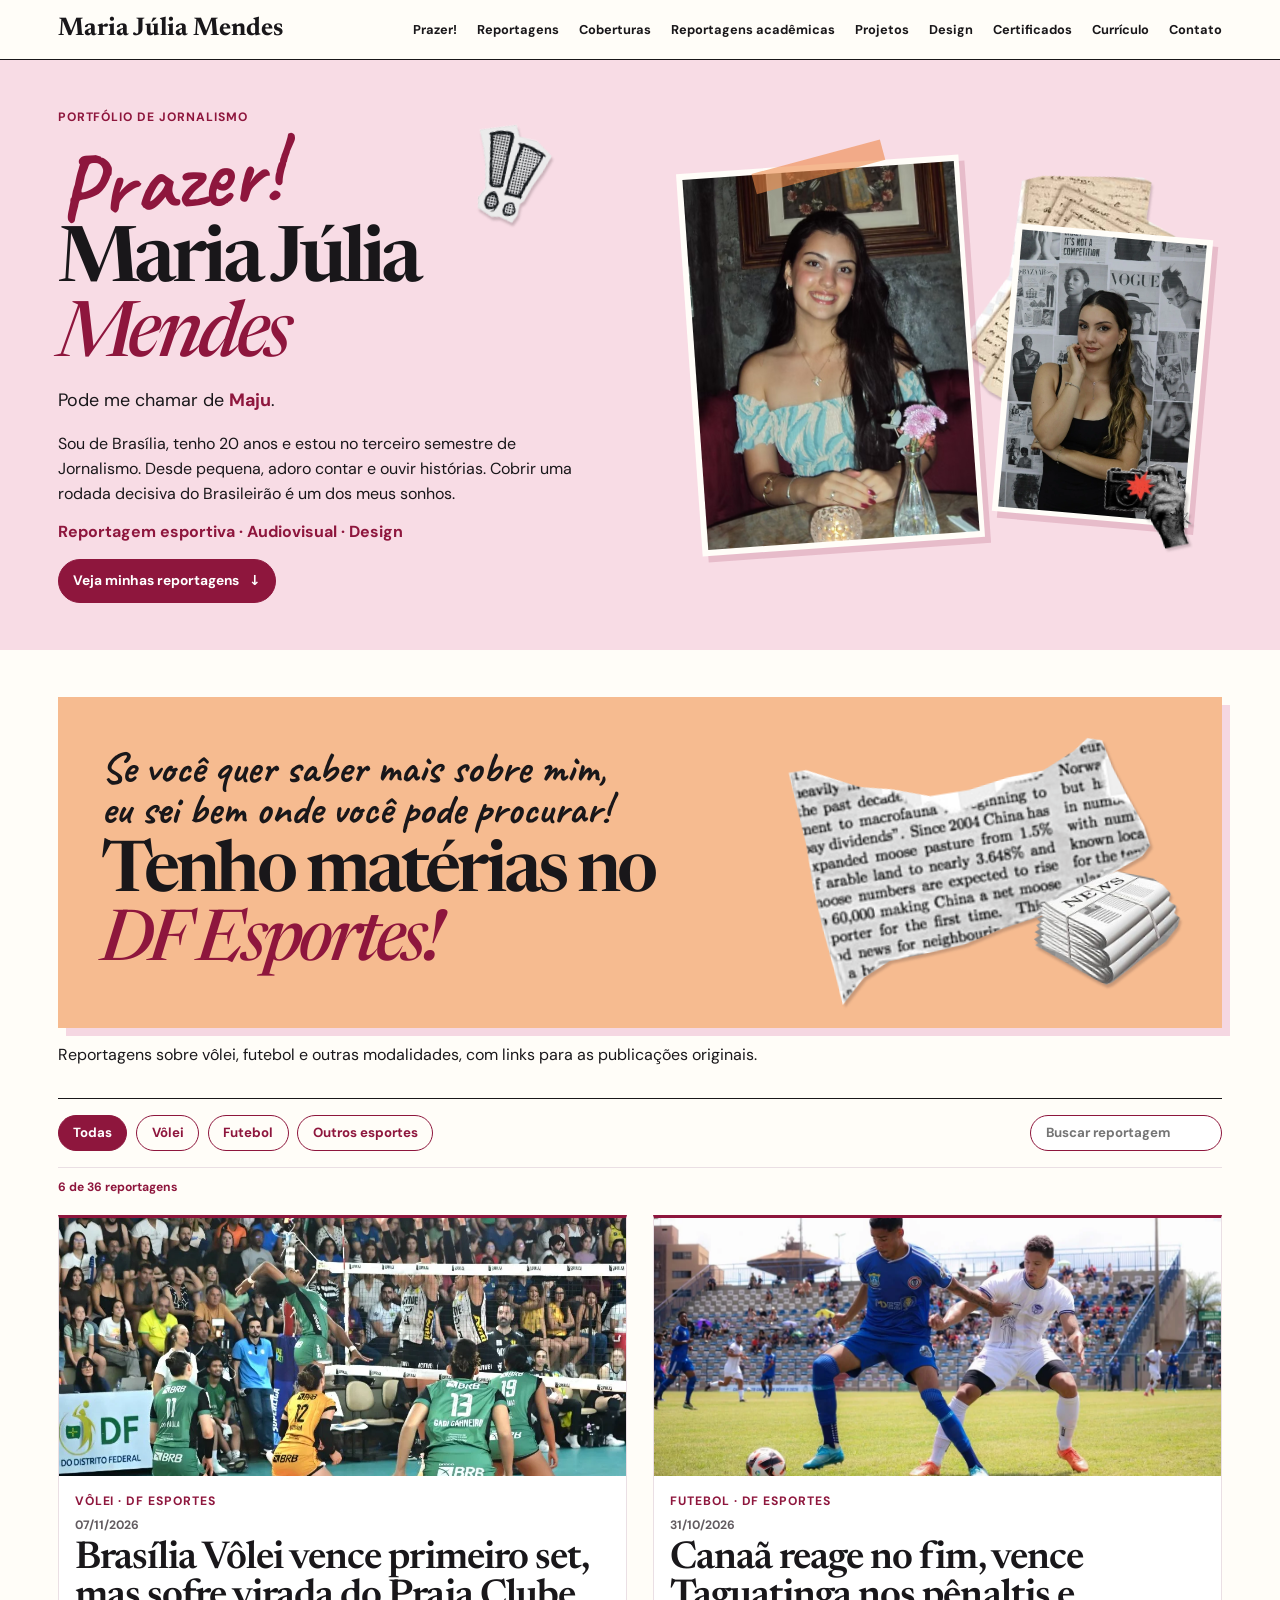
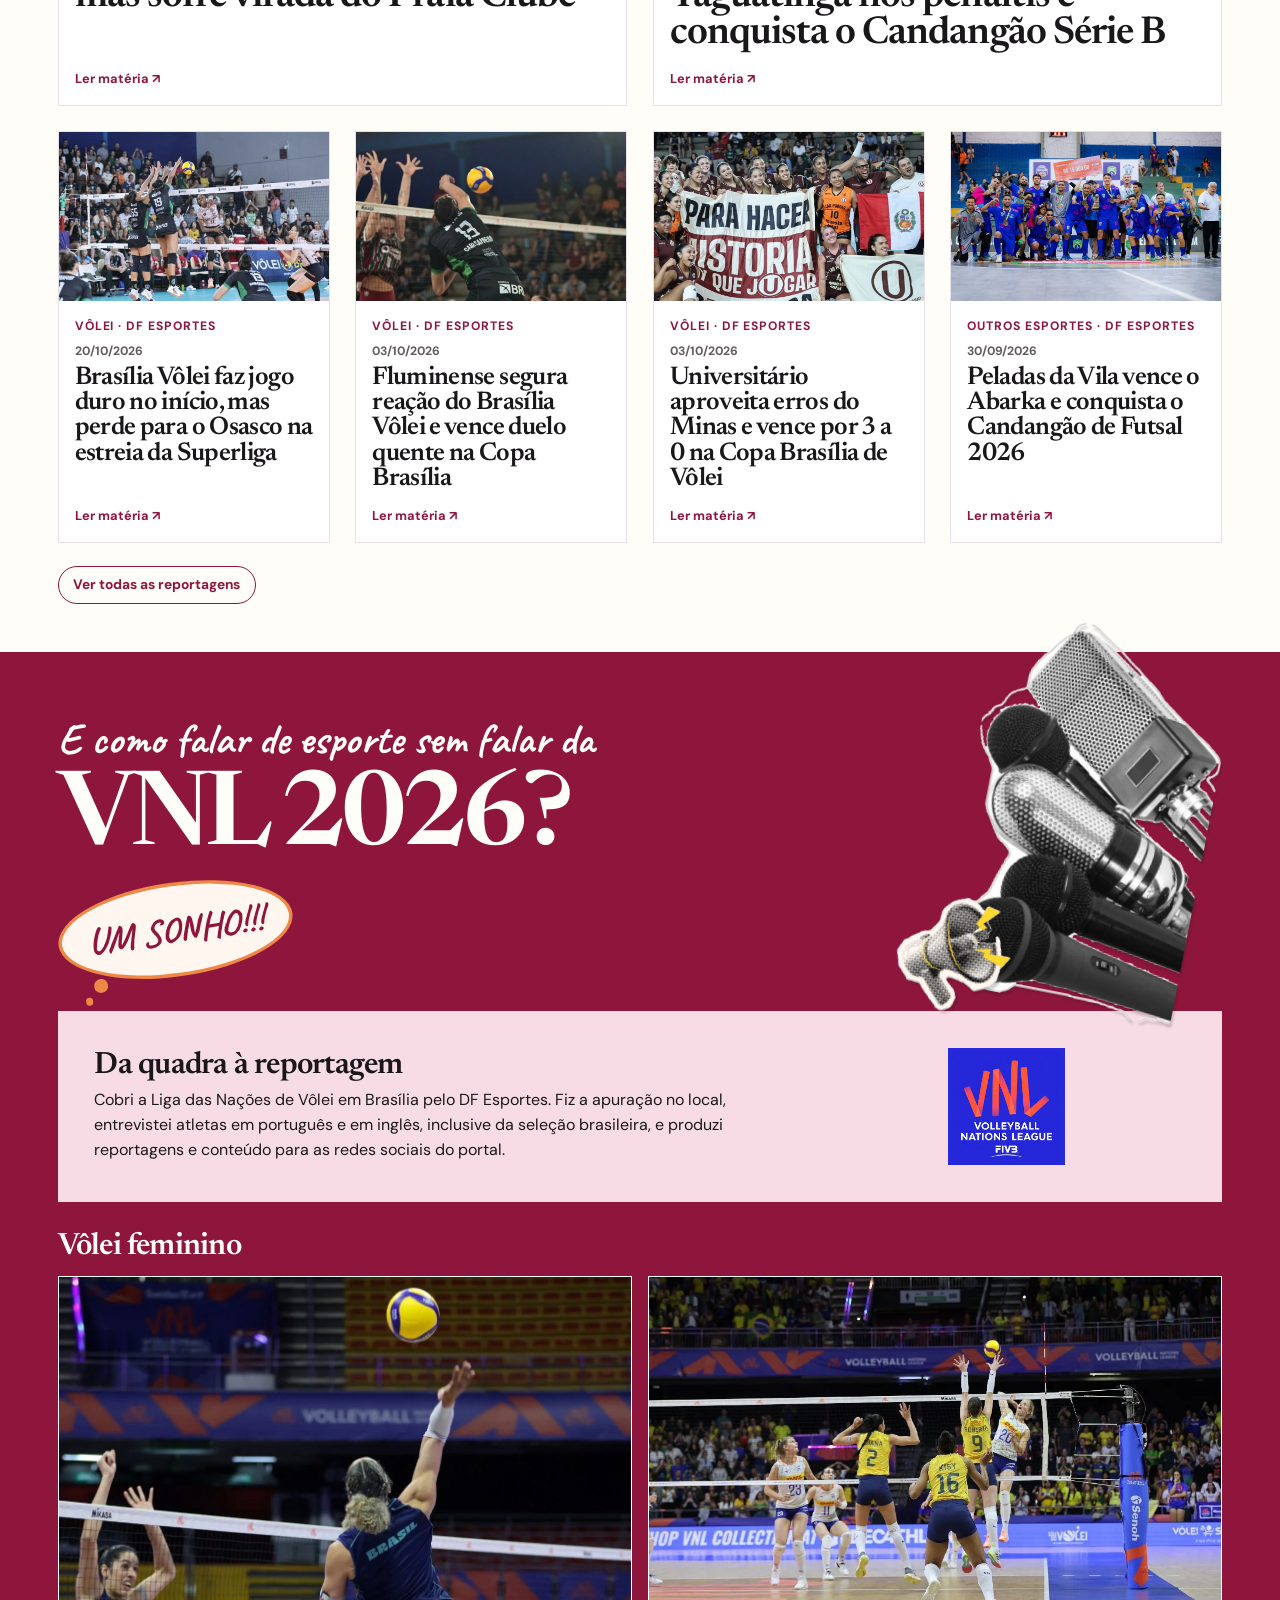
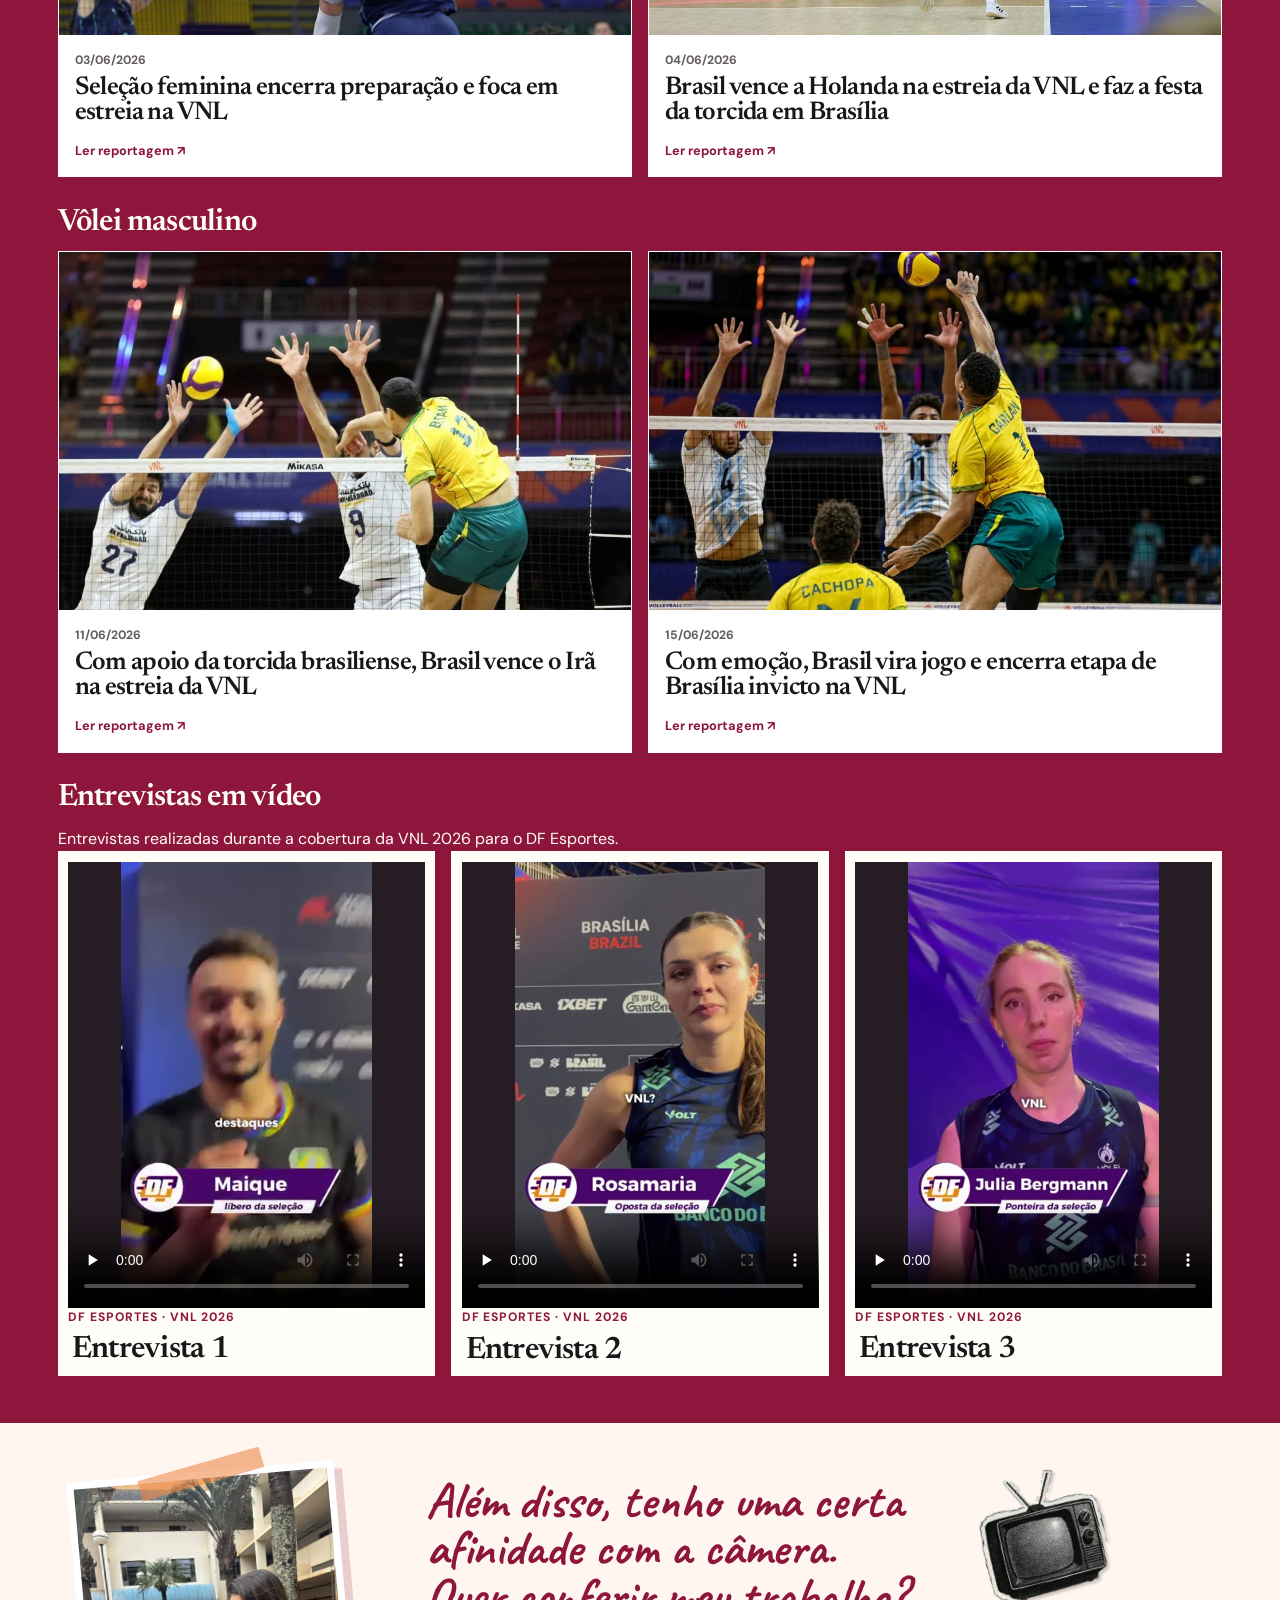
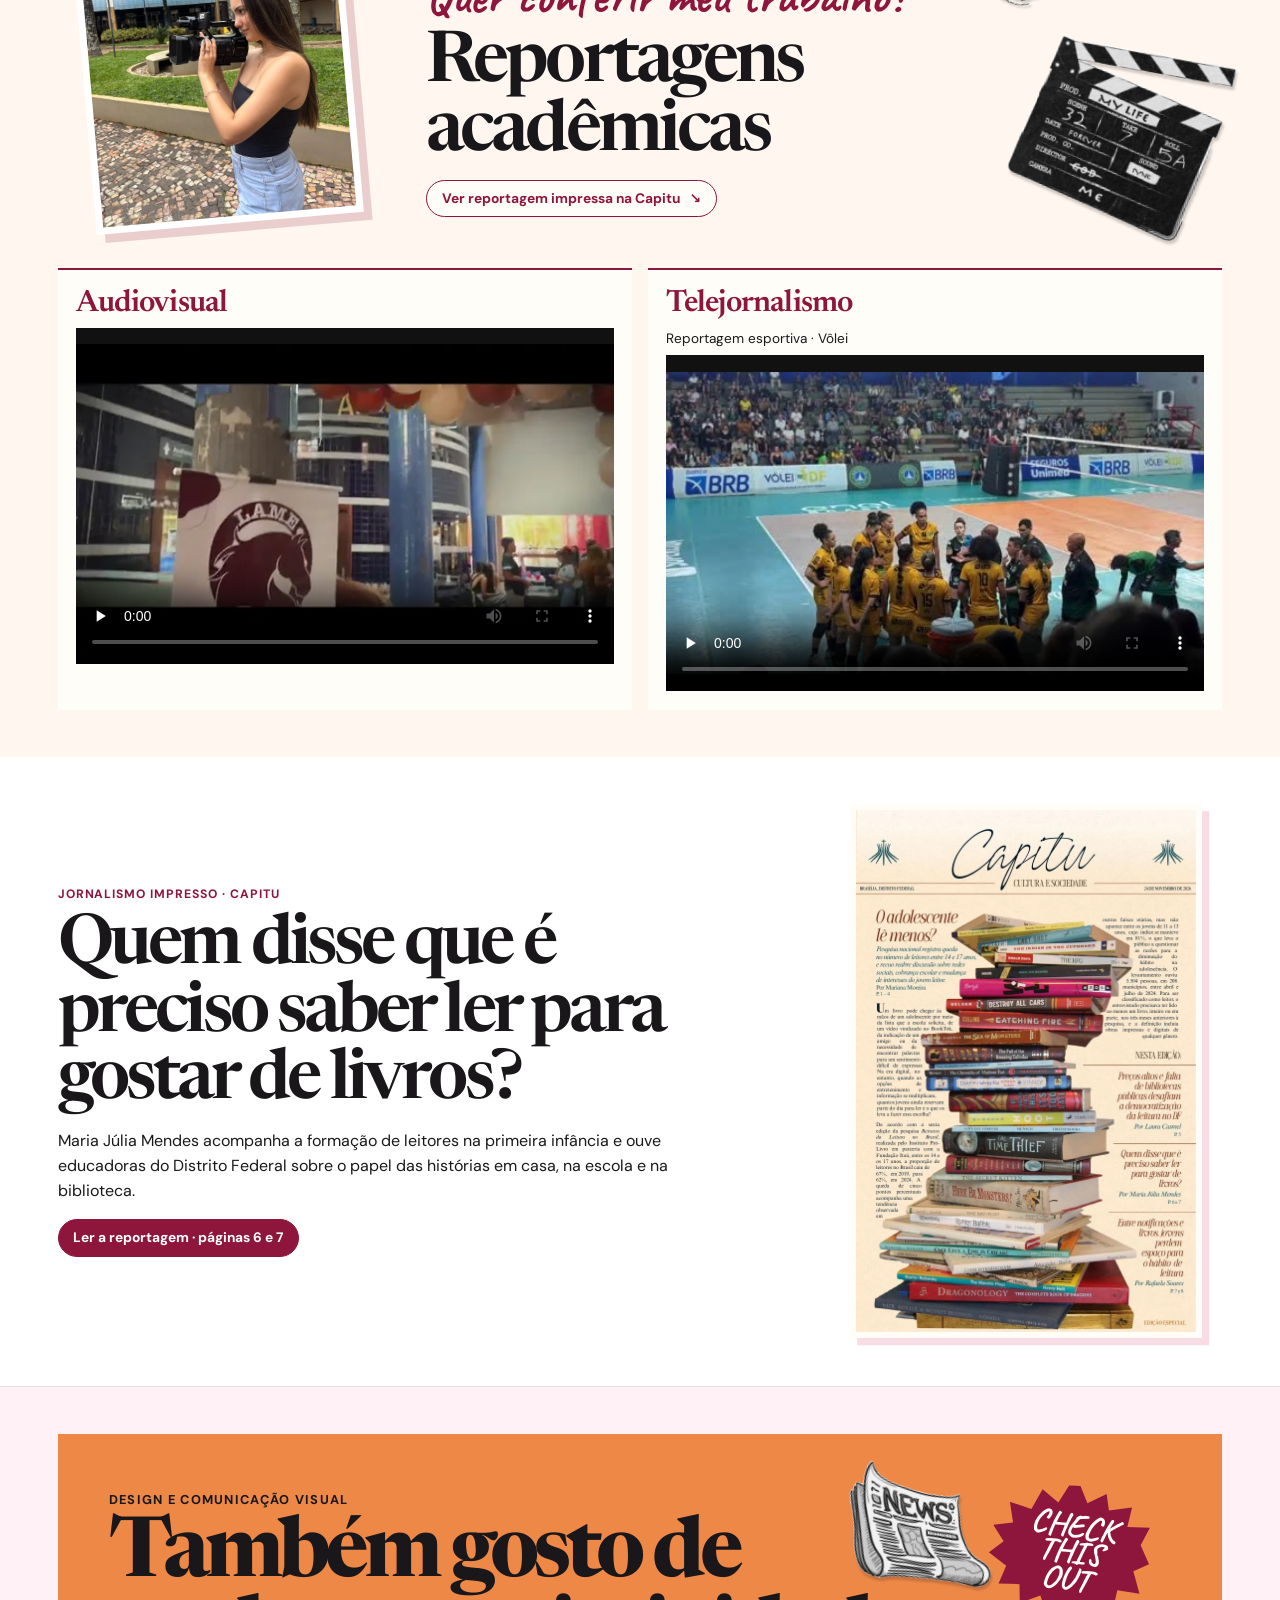
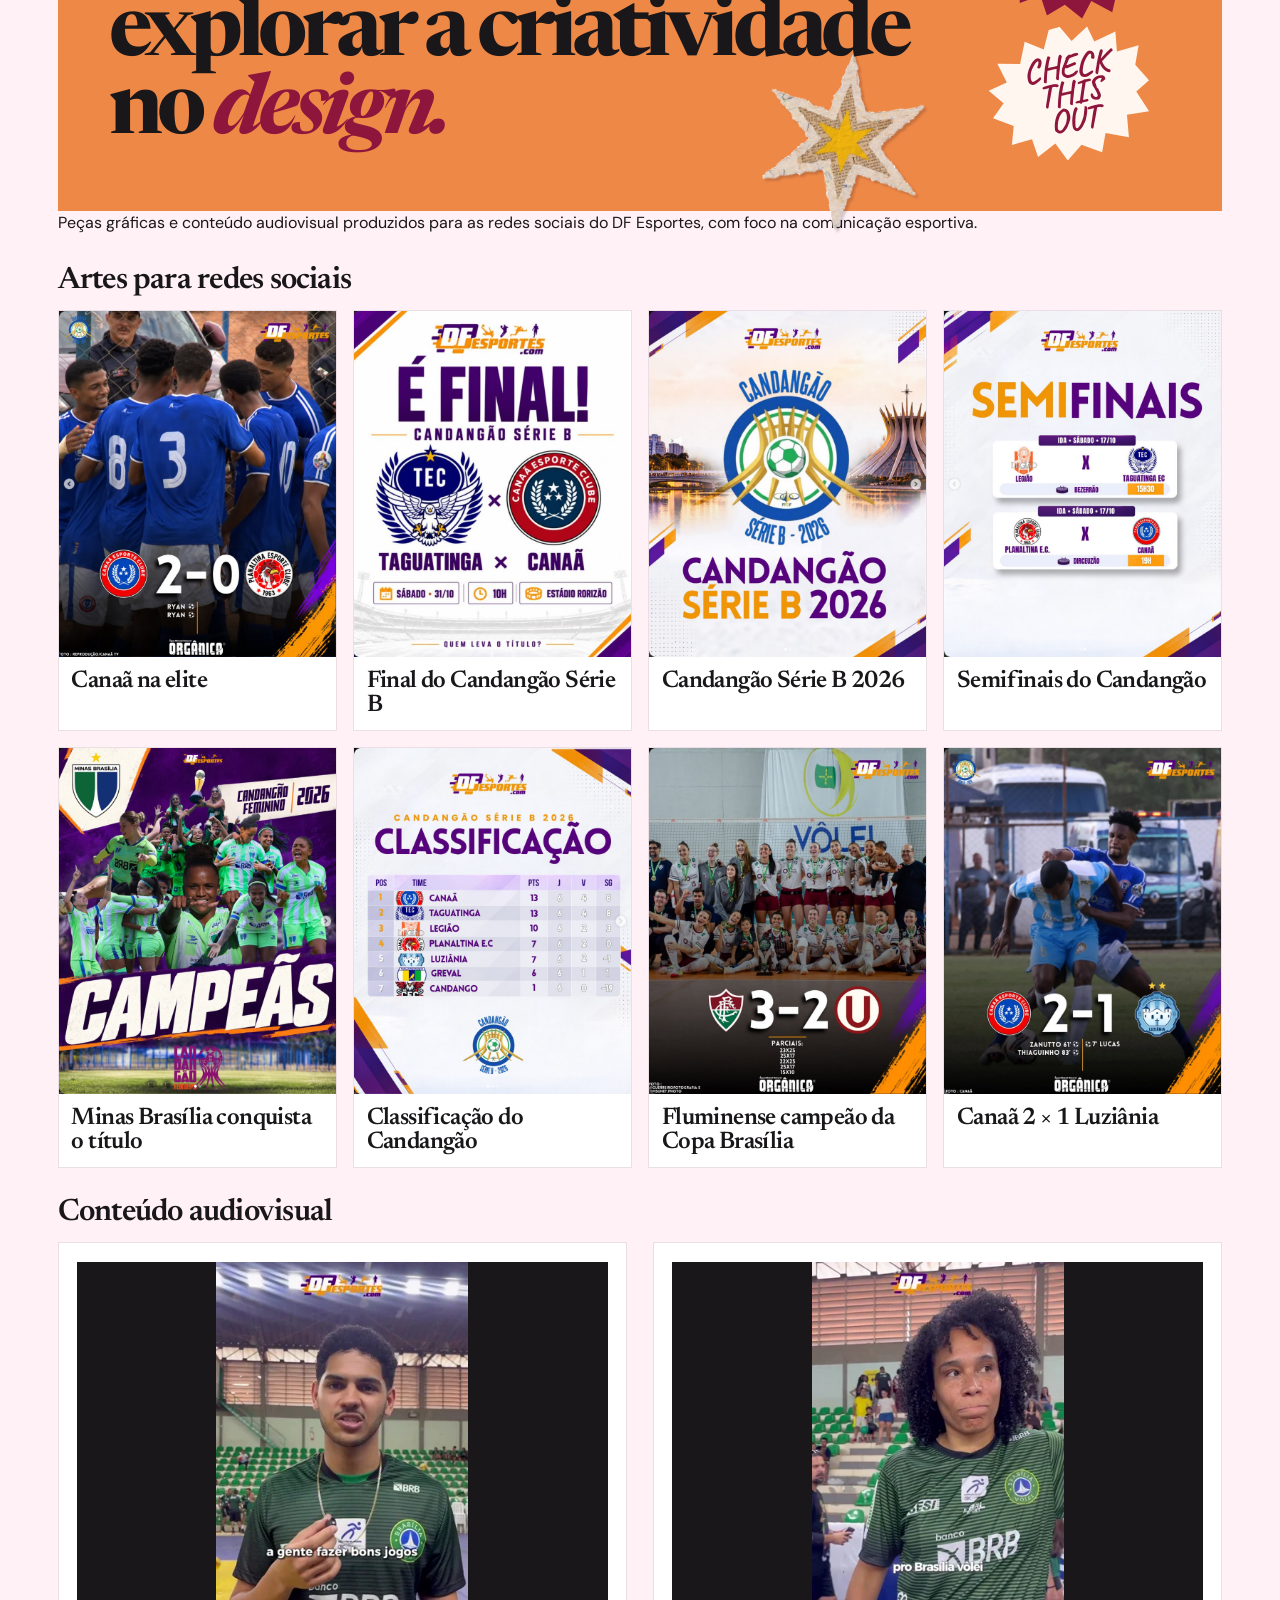
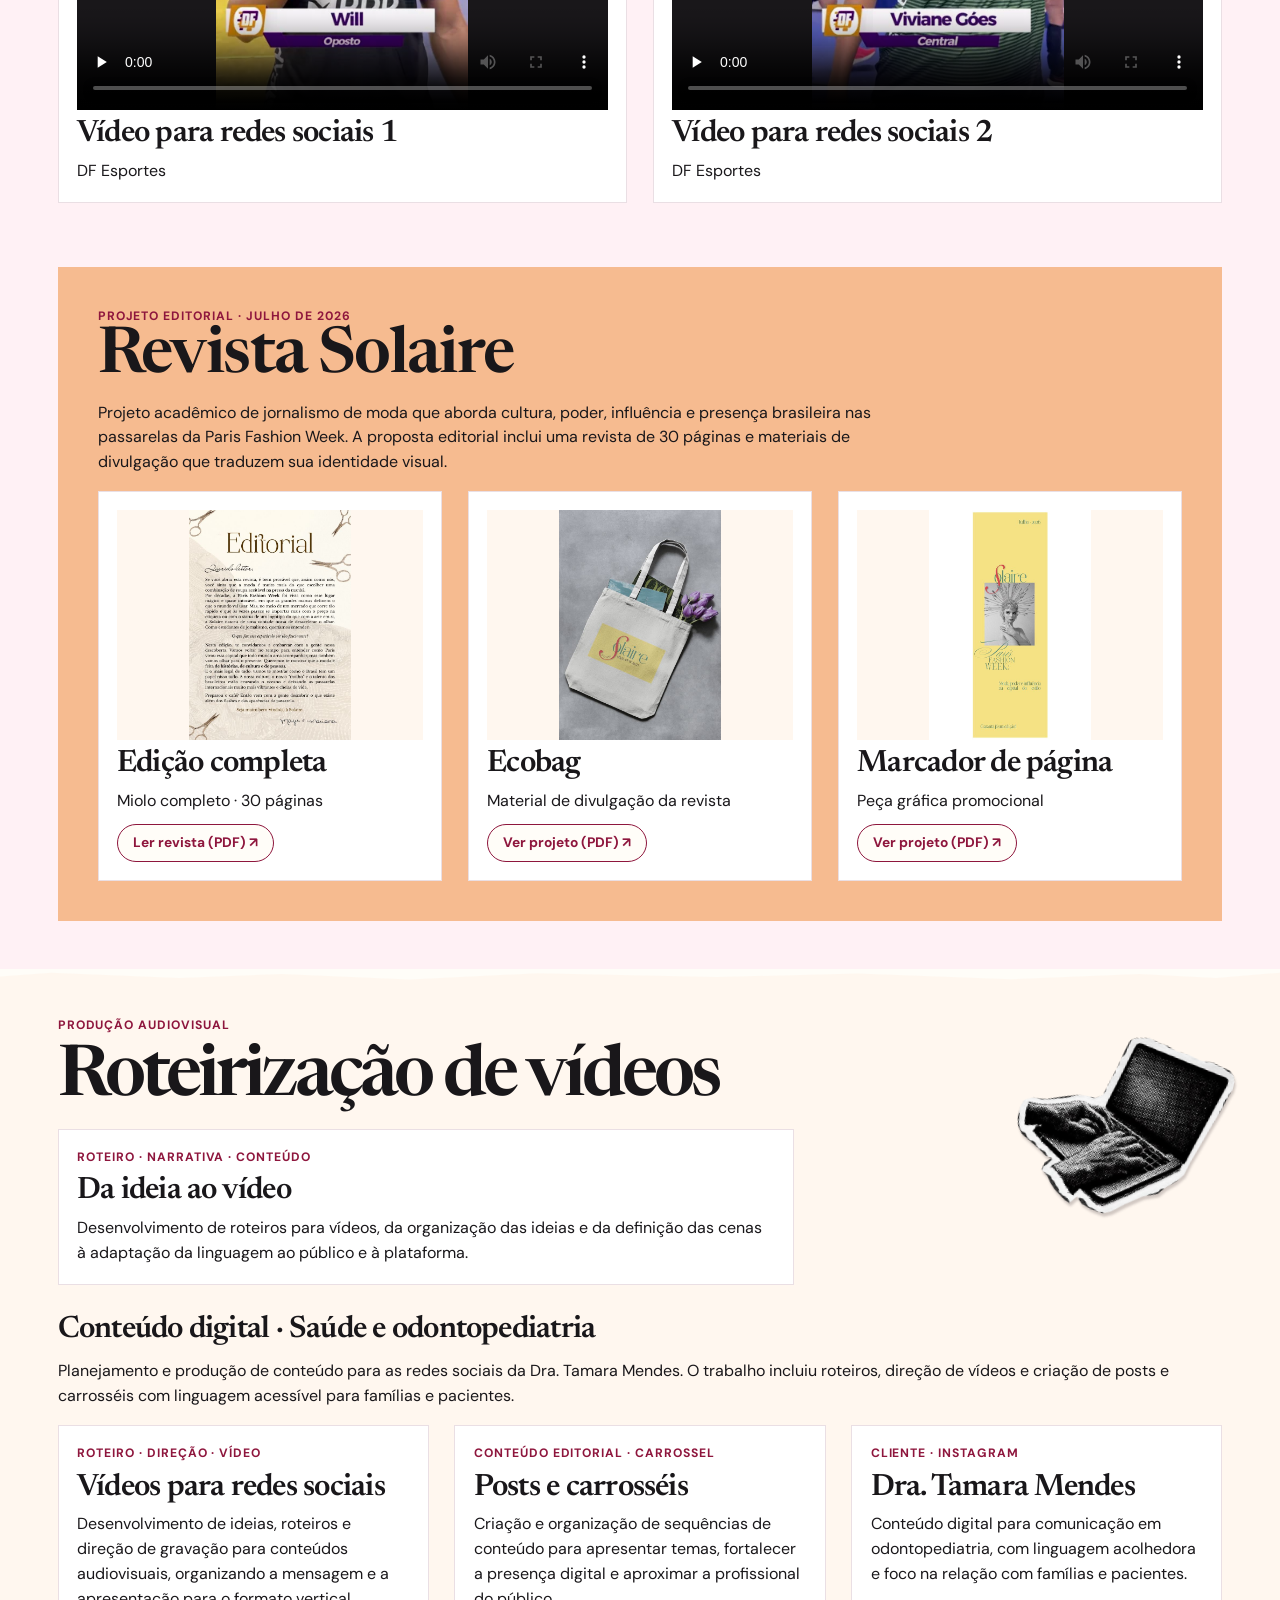
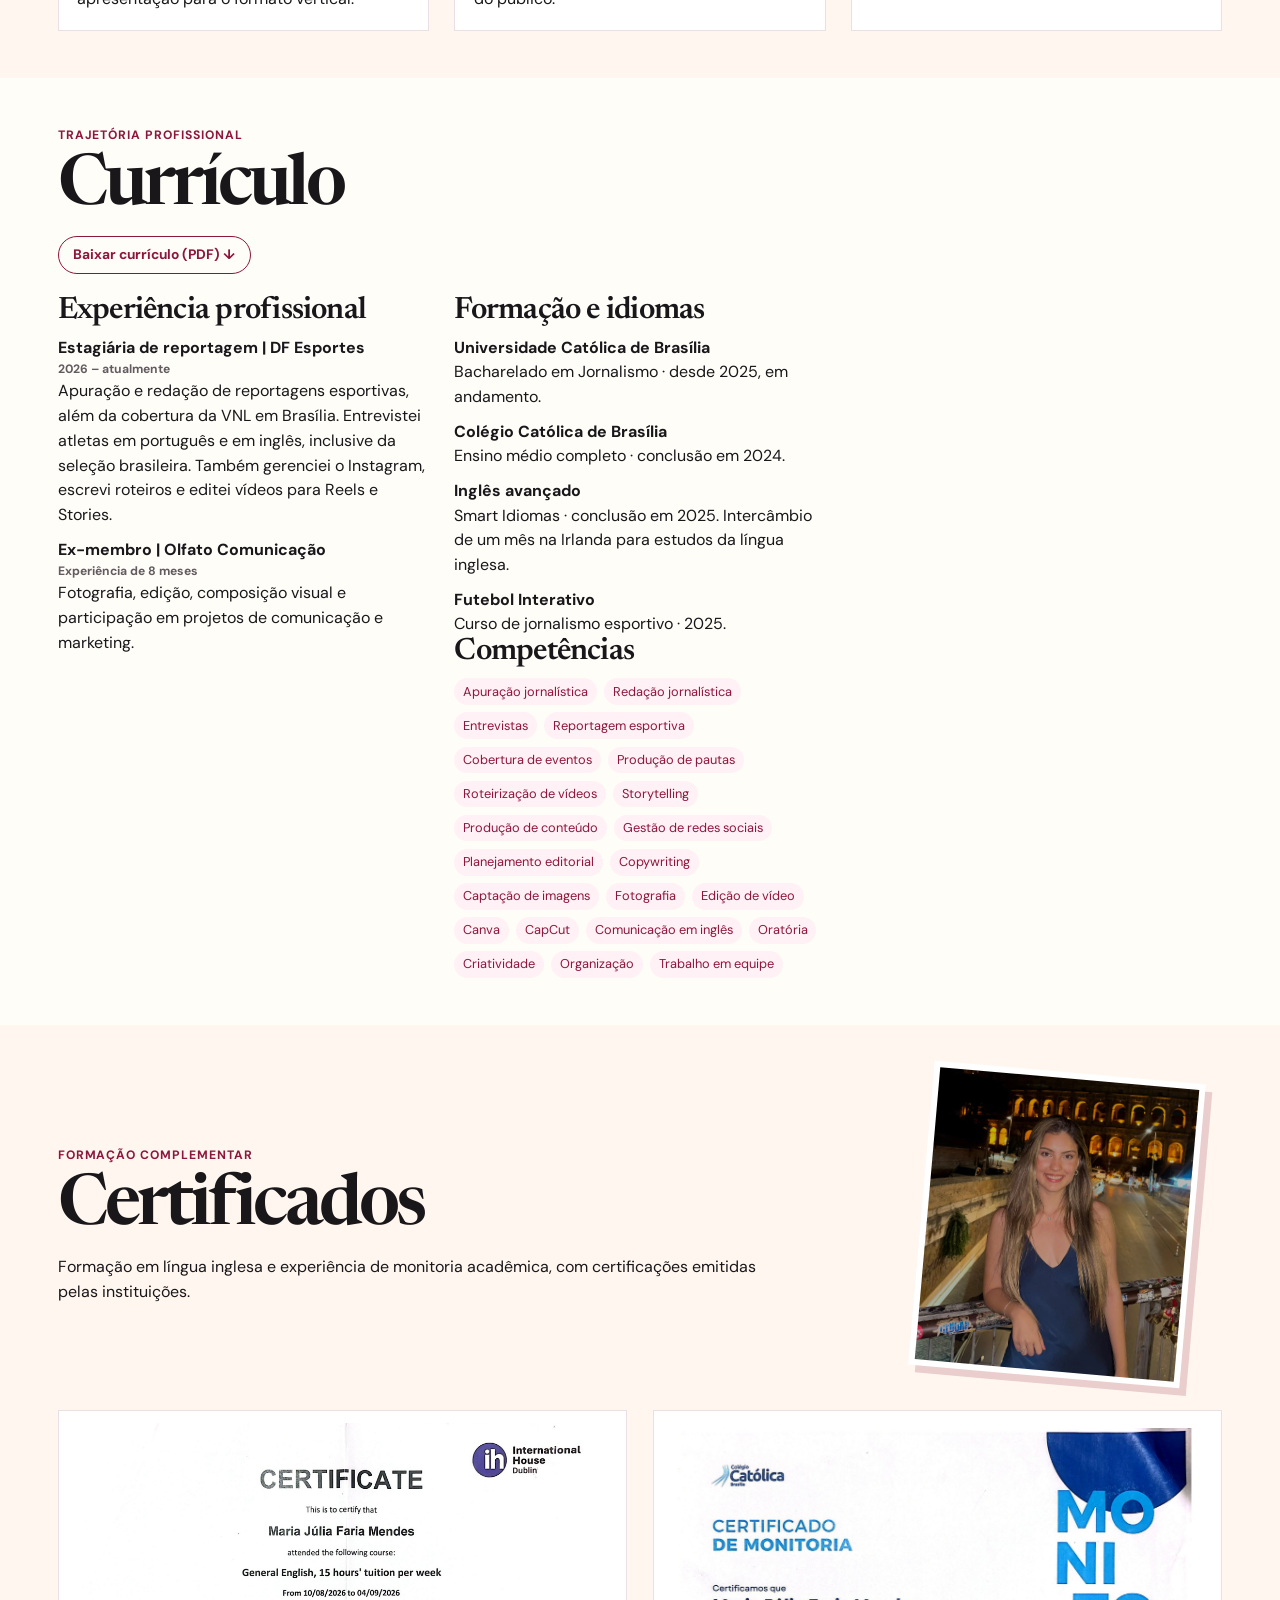
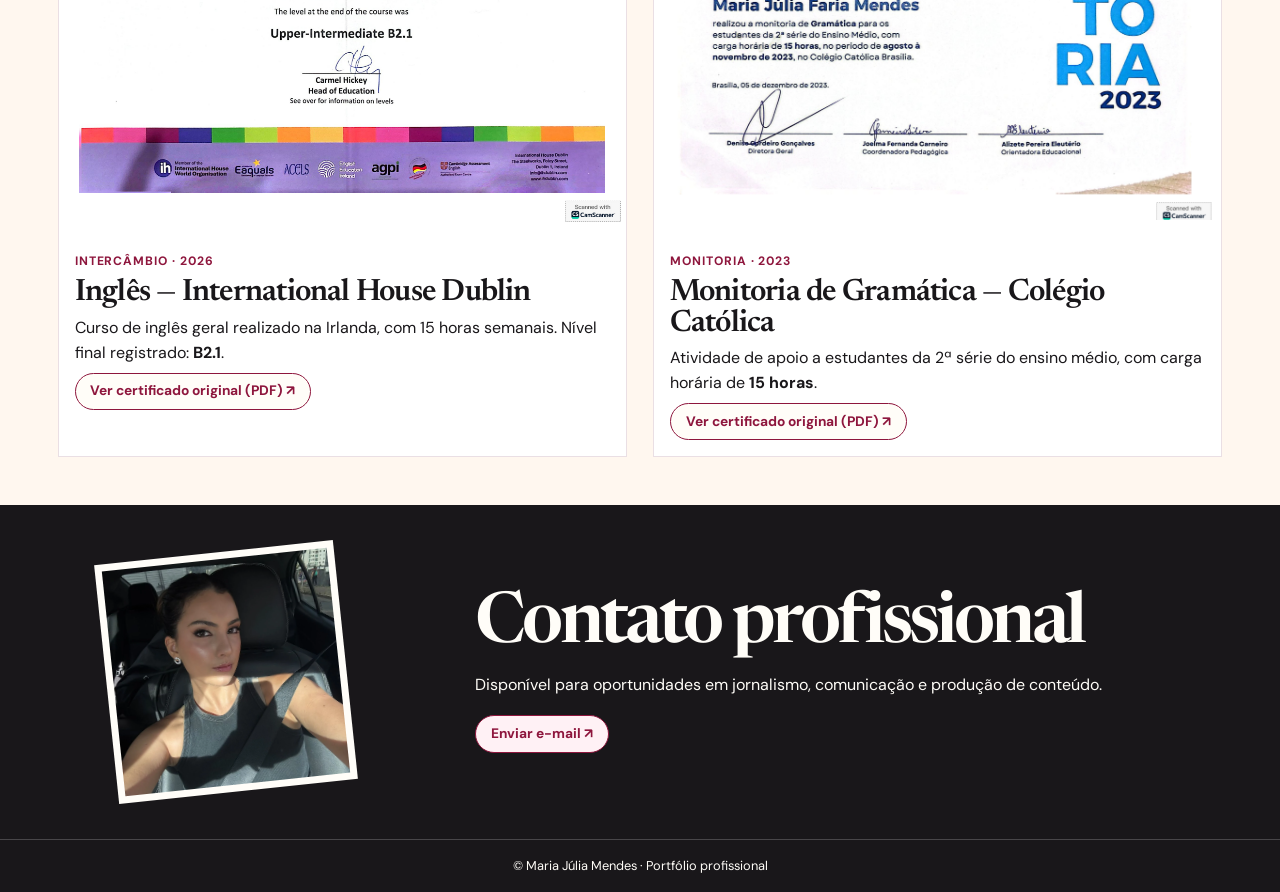
==== commit 42ec4add: "Unifica capa e apresentação na abertura rosa" ====
--- a/index.html
+++ b/index.html
@@ -1,48 +1,33 @@
 <!doctype html>
-<html lang="pt-BR"><head><meta charset="utf-8"><meta name="viewport" content="width=device-width,initial-scale=1"><meta name="description" content="Portfólio de Maria Júlia Mendes: jornalismo esportivo, reportagens, entrevistas e comunicação digital."><title>Maria Júlia Mendes — Jornalismo e comunicação</title><link rel="preconnect" href="https://fonts.googleapis.com"><link rel="preconnect" href="https://fonts.gstatic.com" crossorigin><link href="https://fonts.googleapis.com/css2?family=DM+Sans:wght@400;500;600;700&amp;family=Newsreader:ital,opsz,wght@0,6..72,400;0,6..72,600;0,6..72,700;1,6..72,500&amp;display=swap" rel="stylesheet"><link rel="stylesheet" href="editorial.css?v=mobile"></head><body id="top"><a class="skip" href="#conteudo">Pular para o conteúdo</a><header><a href="#top" class="masthead">Maria Júlia Mendes</a><button class="menu-toggle" type="button" aria-label="Abrir menu" aria-controls="site-nav" aria-expanded="false" hidden>
+<html lang="pt-BR"><head><meta charset="utf-8"><meta name="viewport" content="width=device-width,initial-scale=1"><meta name="description" content="Portfólio de Maria Júlia Mendes: jornalismo esportivo, reportagens, entrevistas e comunicação digital."><title>Maria Júlia Mendes — Jornalismo e comunicação</title><link rel="preconnect" href="https://fonts.googleapis.com"><link rel="preconnect" href="https://fonts.gstatic.com" crossorigin><link href="https://fonts.googleapis.com/css2?family=DM+Sans:wght@400;500;600;700&amp;family=Newsreader:ital,opsz,wght@0,6..72,400;0,6..72,600;0,6..72,700;1,6..72,500&amp;display=swap" rel="stylesheet"><link rel="stylesheet" href="editorial.css?v=abertura-rosa"></head><body id="top"><a class="skip" href="#conteudo">Pular para o conteúdo</a><header><a href="#top" class="masthead">Maria Júlia Mendes</a><button class="menu-toggle" type="button" aria-label="Abrir menu" aria-controls="site-nav" aria-expanded="false" hidden>
   <span class="menu-icon" aria-hidden="true"></span>
 </button><nav id="site-nav" aria-label="Navegação"><a href="#prazer">Prazer!</a><a href="#reportagens">Reportagens</a><a href="#cobertura">Coberturas</a><a href="#reportagem-academica">Reportagens acadêmicas</a><a href="#projetos">Projetos</a><a href="#designs">Design</a><a href="#certificados">Certificados</a><a href="#curriculo">Currículo</a><a href="#contato">Contato</a></nav></header><main id="conteudo">
-<section class="cover-story" aria-labelledby="cover-title">
-  <div class="cover-heading">
-    <p>Maria Júlia Mendes <span></span> Jornalismo</p>
-    <h1 id="cover-title">PORTFÓLIO</h1>
-  </div>
-  <div class="cover-collage">
-    <div class="cover-copy">
-      <p class="cover-name">Maria Júlia<br> <em>Mendes</em></p>
-      <p class="cover-beats">Reportagem esportiva<br> Audiovisual e design</p>
-      <a class="btn" href="#prazer">Me chama de Maju <span aria-hidden="true">↘</span></a>
-    </div>
-    <figure class="cover-portrait">
-      <img src="maria-julia.jpg" alt="Retrato de Maria Júlia Mendes" fetchpriority="high" width="612" height="836">
-    </figure>
-    <svg class="sticker-art cover-camera" viewbox="6.53302 1 464.662 507" aria-hidden="true" focusable="false">
-      <defs><clippath id="recorte-camera"><path d="M94.1874 3L97 3.10338L101 3.3541L104 4.32112L108 4.52579L111 5.52543L114 6.3395L117 7.1029L120.822 8L124 8.12725L126 8.31052L128 10.0923L131 11.2797L134 12.3537L137 13.5138L139 15.2511L141.574 17L141.895 21L143.207 23L142.873 26L142.714 28L143.87 31L147 31.5072L150 32.1401L153 33.3353L156.591 33L159 33.1036L161 33.3105L163 35.1055L166 36.4885L169 37.1268L172 38.1032L175 39.1164L178 40.3214L182 40.2863L185 39.7663L187 41.0668L189.273 40L191.092 38L192.285 35L195 33.1162L197.191 32L200 30.5259L204 30.5326L206 32.0916L209 31.7815L212 32.1293L214 32.618L215 35.2576L218 36.3537L221 37.3214L224 38.2798L226.863 40L229 39.6447L229.851 41L231 43.2727L233 45.269L236 46.3207L239 45.1055L241 43.5136L243.569 42L247 41.9365L248 44.2577L250.667 46L252.726 48L254.726 50L256.855 52L259 53.1162L262 54.5138L264 56.5693L265 59.2577L267.826 61L271 61.3396L274.861 62L277 61.2687L279 59.1305L280 56.6208L283 55.2569L283 52.3918L284 50.1478L285.103 48L286.285 45L288.106 43L290 40.7668L293.195 40L297 39.3211L300 38.3541L304 38.3211L307 37.3541L311 37.3396L315 37.3211L318 36.3354L320.62 35L322.733 36L326 36.1052L328 34.2739L330 32.31L333 31.7663L335 33.0676L337.398 33L340 34.3019L342.569 33L345.672 33L348 32.507L350.567 32L354 32.5326L356 34.1464L358 36.092L361.821 37L364.821 38L367.805 39L371 39.5258L374 40.1032L376 40.3104L379 41.2663L381.335 41L382 44.2574L385 45.5256L387.809 47L390 48.1162L393 49.3357L396 50.7426L398.067 50L400 52.2682L402.809 54L405 55.1162L408 56.3214L411 57.1164L414 58.5138L416 60.2692L418.809 62L421 63.1162L423.903 65L426 64.3105L428 64.6189L429 67.2577L431.407 69L433 71.2677L435.694 72L437 73.4233L437.895 77L439.448 79L438.922 82L439.897 85L440.66 88L440.661 92L441.218 95L440.679 98L441.455 101L440.661 104L440.66 108L440 111.822L439.66 115L439.66 119L439.66 123L439.897 127L440.66 130L440.679 134L441.455 137L440.897 140L441 142.813L440.897 146L441.239 149L443 151.138L443.859 153L442.739 156L443 159.432L442.922 162L444 164.45L443 166.901L443.475 169L443.897 173L445 175.145L447 177.621L446 179.733L445.665 183L446.631 186L445.697 189L446.212 192L448 194.137L448.884 196L449.665 199L451 201.249L454 200.427L455.324 201L454.512 204L456 206.273L458 208.251L461.754 208L463 209.456L462.933 212L464.727 214L467 215.593L468.207 218L467.75 221L469.195 223L467.907 225L467.512 229L468 231.397L466.679 234L467.455 237L466.679 240L465.72 243L464.475 246L463.475 249L462.493 252L461.69 255L459.908 257L458.922 260L459.448 263L457.726 265L455.749 267L454.714 270L455.196 273L454.713 276L454.689 278L452 279.894L450 281.727L448.493 284L447.647 287L447 290.673L447.455 293L446.213 296L446 299.431L444.897 302L444.689 304L442.894 306L441.239 309L440.883 312L439.679 315L439.646 319L438 321.87L437.908 325L439.44 327L437.854 329L436.739 332L437 334.649L435.933 337L438 338.741L440.352 337L443 337.28L445.136 338L448 336.305L450 336.127L454 336.103L457 335.34L459.626 337L458.486 340L456.726 342L454.726 344L452 345.894L450 347.726L448.212 350L447 352.722L445.258 355L446.363 358L444 359.455L441 358.933L439.212 361L438.486 364L436.749 366L437 369.147L438 371.627L438.731 374L440.903 376L443 375.792L446 376.944L446.714 380L447.739 383L449 385.145L451 387.069L454 386.999L453.245 389L455 391.274L457 393.274L459 395.108L461 397.146L463 399.57L463 402.431L461.067 405L459 404.211L456.277 403L454 401.486L452 399.908L448 399.474L445.273 398L443 396.492L440.93 395L441 392.902L439 390.894L436.262 389L433.73 389L432 391.231L431.266 390L430 387.432L429 384.762L426.212 386L425 388.867L424.646 392L423.679 395L423.222 399L423 402.805L421.897 405L421.66 409L421 412.822L420.66 416L419.739 419L419 422.648L417.258 425L418 427.379L416 429.87L415.66 433L415.66 437L415.66 441L414.922 444L415.646 447L415.66 451L415.679 455L416.646 458L417.474 461L418 464.174L419.493 467L420.646 470L421 473.411L420.897 476L421.474 479L422 482.263L423.631 485L423.195 489L423.646 493L423.665 497L425 499.332L426.694 502L426.713 504L426 507.36L422 507.66L418 507.66L414 507.66L410 507.66L406 507.66L402 507.66L398 507.66L394 507.66L390 507.66L386 507.66L382 507.66L378 507.66L374 507.66L370 507.66L366 507.66L362 507.66L358 507.493L354 507.66L350 507.66L346 507.66L342 507.66L338 507.66L334 507.66L330 507.66L326 507.66L322 507.66L318 507.66L314 507.66L310 507.66L306 507.66L302 507.66L298 507.66L294 507.66L290 507.641L288.354 505L289.078 502L288 499.805L287.34 496L287.34 492L287.34 488L287.103 484L286 481.795L286.103 479L285.525 476L284.526 473L284.34 469L284.103 465L283.34 462L283.103 458L282.339 455L281.526 452L281.103 448L280.34 445L280.321 441L279.354 438L279.103 434L278 431.796L277.488 428L276.106 425L274.552 423L275.078 420L274.321 417L273.116 414L272 411.805L271 408.869L269.106 406L267.31 404L266.25 401L264 399.38L264.103 397L263.507 394L262 391.668L260.526 389L259.28 386L258.103 383L257.103 380L256.321 377L255.105 374L253.274 372L251.793 370L252.092 367L250 365.199L248.54 363L250.25 361L249.532 358L249.092 354L247.766 352L247.34 348L247.321 344L246.141 341L246.127 339L245.526 336L245.103 332L244.092 329L242.097 327L240 327.475L236.822 328L233 328.646L230 327.679L226.178 327L223.723 327L222 326.908L221.507 324L220 321.662L219 318.825L217.526 316L217.103 312L217 309.351L218.321 307L219 303.195L220.28 301L222 298.332L223.507 296L224.532 293L226.067 291L225.526 288L226 284.352L227.741 282L226 279.933L223.602 280L221 278.698L218 279.448L216 277.731L213 276.474L210 275.222L207 274.883L204 273.665L200 273.448L198 271.908L194 271.468L191 270.245L188 269.647L184.728 270L182 271.062L181 268.742L178 267.873L176 267.689L174 265.908L171 264.897L168 263.897L164 263.646L161 262.258L158.449 263L155 262.234L153 260.731L150 259.661L146 259.467L144 257.908L140.195 257L138 255.897L134 255.474L131.174 254L128.573 254L126.133 253L123 252.679L120.712 254L118.934 255L117.787 252L115 250.739L112.352 251L110.273 249L108 247.679L104 247.66L101 246.72L98 245.647L94 245.455L91.3199 244L88.1287 244L87 242.839L85 240.731L82 239.661L78.1786 239L75 238.239L72.6197 239L70 237.493L67.3318 236L65 234.698L62 235.448L60 233.908L56.3377 233L54 231.679L50.1404 231L48 231.22L45.856 231L42.9116 231L41.1301 228L38 227.907L36 229.354L34.2399 227L31.4002 226L29 224.721L26 223.646L23 222.664L20 221.258L17.5483 223L15.8135 222L14.1055 219L12.1461 217L10.3398 215L9.3541 212L9.52541 208L10 205.643L10.0673 203L8.53302 201L9.28467 198L11.2691 196L12.778 193L13 189.339L15 187.13L15.3399 184L16.1029 181L16.3541 177L17.507 174L18.1265 171L18.1034 169L18 166.603L20 164.13L20.3541 161L21.5072 158L23 155.174L23.3396 152L24 148.338L25.321 146L25.3541 142L26.4881 139L27 135.204L28.1027 133L28.3541 129L29.507 126L30.5254 123L31.3395 120L32.1032 117L33.1029 114L33.5258 110L34.3395 107L34.2872 103L34.3109 101L36.092 99L37 95.1786L38 92.3375L39.321 90L39.3396 86L40 82.1396L39.5254 80L39.3396 76L40 72.6011L42.2733 71L45 69.3688L48.257 69L49 66.6267L50 64.2775L51.3213 62L52.1029 59L53 55.1949L54.1029 53L55.1029 50L55.3541 46L56.507 43L57.3395 40L58.1164 37L59.0671 34L57.8047 32L59.2694 30L61 27.1744L61.3541 24L62.507 21L63.3395 18L64.2847 15L66.3386 13L69.1305 12L71.1096 10L73.6412 9L75.8555 11L79 11.2496L80.5143 9L83 7.10556L85 5.53226L88 4.2797L91 3.33986L94.1874 3Z"></path></clippath></defs>
-      <image href="assets/recortes/camera.jpg" width="491" height="508" clip-path="url(#recorte-camera)"></image>
-    </svg><svg class="sticker-art cover-paper" viewbox="45 11 237 326" aria-hidden="true" focusable="false">
-      <defs><clippath id="recorte-cartas"><path d="M71 50L93 39L205 13L216 16L221 59L259 70L258 104L268 109L273 134L280 139L276 171L258 229L242 279L225 335L181 321L133 305L92 294L78 284L83 268L52 257L47 251L63 209L83 159L79 118Z"></path></clippath></defs>
-      <image href="assets/recortes/cartas.jpg" width="348" height="342" clip-path="url(#recorte-cartas)"></image>
-    </svg><span class="cover-location">Brasília, DF</span>
-  <svg class="sticker-art cover-news" viewbox="64 62 258 255" aria-hidden="true" focusable="false">
-      <defs><clippath id="recorte-jornal-canto"><path d="M67 64L126 66L192 67L244 67L296 69L320 75L312 98L305 113L293 127L284 152L270 172L258 189L230 196L208 207L194 218L179 230L160 236L146 245L132 251L124 263L106 271L89 286L72 315L66 314Z"></path></clippath></defs>
-      <image href="assets/recortes/jornal-canto.jpg" width="360" height="360" clip-path="url(#recorte-jornal-canto)"></image>
-    </svg></div>
-</section><section id="prazer" class="prazer panel" aria-labelledby="prazer-title">
-  <div class="prazer-board">
-    <h2 id="prazer-title" class="hand">Prazer!</h2>
-    <p class="prazer-note note-left">Tenho 20 anos e sou estudante de Jornalismo. Amo meu curso e estou no terceiro semestre da faculdade.</p>
-    <figure class="prazer-photo"><img src="assets/editorial/maju-revistas.webp" alt="Maria Júlia em frente a uma colagem de capas de revista" loading="lazy" width="598" height="896"></figure>
-    <div class="prazer-note note-right">
-      <p>Sou de Brasília e, desde que me lembro, sonho em trabalhar com comunicação.</p>
-      <p>Desde pequenininha, sou apaixonada por comunicação. Adoro contar e ouvir histórias, e cobrir uma rodada decisiva do Brasileirão é um dos meus sonhos.</p>
-    </div>
-    <span class="hand arrow arrow-left" aria-hidden="true">⤵</span>
-    <span class="hand arrow arrow-right" aria-hidden="true">⤺</span>
-    <p class="prazer-sign hand">Meu nome é Maria Júlia,<br> mas pode me chamar de <strong>Maju.</strong></p>
-  <svg class="sticker-art prazer-sticker" viewbox="155.355 190 424.291 539.364" aria-hidden="true" focusable="false">
+<section id="prazer" class="intro-rosa" aria-labelledby="intro-name">
+  <div class="intro-heading">
+    <p class="eyebrow">Portfólio de jornalismo</p>
+    <p class="intro-greeting hand">Prazer!</p>
+    <h1 id="intro-name">Maria Júlia <em>Mendes</em></h1>
+    <p class="intro-nickname">Pode me chamar de <strong>Maju</strong>.</p>
+  <svg class="sticker-art intro-sticker" viewbox="155.355 190 424.291 539.364" aria-hidden="true" focusable="false">
       <defs><clippath id="recorte-exclamacoes"><path d="M349.179 192L352.398 192L353.884 195L355 197.191L356.474 200L357.721 203L359 205.195L360 208.175L361.493 211L362.884 214L364 216.191L365.493 219L366.664 222L367.894 225L369.468 227L370.493 230L371.884 233L373 235.191L374.493 238L375.884 241L377 243.191L378.493 246L379.895 249L381.855 251L384 252.103L388 252.34L392 252.34L396 252.34L400 252.34L404 252.34L408 252.34L412 252.34L415.822 253L419 253.34L423 253.34L427 253.34L431 253.34L435 253.34L439 253.526L442 254.339L446 254.34L450 254.34L454 254.34L458 254.34L462 254.34L466 254.34L470 254.354L473 255.321L477 255.34L480 256.116L483 257.514L485 259.106L487.855 261L490 262.28L492.667 264L494.727 266L497 267.507L499.668 269L502 270.514L504 272.106L507 273.514L509 275.269L511.809 277L514 278.284L516 280.105L519 281.514L521 283.269L523.668 285L526 286.514L528 288.106L530.727 290L533 291.507L535.809 293L538 294.284L540 296.106L542.855 298L545 299.28L547.668 301L550 302.514L552 304.106L554.727 306L557 307.507L559.667 309L561.855 311L564 312.28L566.668 314L569 315.507L571.668 317L574 318.514L576 320.108L577.646 323L576.664 326L575.664 329L574.493 332L573.475 335L572.475 338L571.646 341L570.664 344L569.664 347L568.664 350L567.664 353L566.664 356L565.664 359L564.664 362L563.664 365L562.664 368L561.664 371L560.664 374L559.664 377L558.664 380L557.679 383L556.884 386L555.664 389L554.679 392L553.897 395L552.884 398L551.664 401L550.679 404L549.897 407L548.897 410L547.897 413L546.884 416L545.493 419L544.475 422L543.474 425L542 427.809L540.884 430L539.493 433L538 435.825L537 438.662L535.665 441L534.493 444L533.474 447L532 449.809L530.897 452L529.72 455L528.475 458L527.474 461L526 463.809L524.884 466L523.493 469L522 471.825L521 474.805L519.897 477L518.884 480L517.493 483L516 485.825L515 488.805L513.884 491L512.664 494L511.493 497L510 499.809L508.884 502L507.664 505L506.679 508L505.897 511L504.897 514L503.897 517L502.897 520L501.897 523L500.897 526L500 529.821L499 532.821L498 535.821L497 538.821L496 541.821L495 544.822L494.474 548L493.475 551L492.475 554L491.475 557L490.646 560L489.493 563L488.646 566L487.664 569L486.664 572L485.493 575L484.646 578L483.664 581L482.679 584L481.897 587L480.884 590L479.679 593L478.897 596L477.715 599L475.726 601L473.726 603L471.726 605L469.726 607L467.726 609L465.726 611L463.726 613L461.731 615L460.661 618L460.66 622L460.66 626L460.66 630L460.66 634L460.66 638L460.66 642L460.66 646L460.66 650L460.66 654L460.66 658L460.66 662L460.66 666L460.66 670L460.66 674L460.66 678L459.884 681L458.664 684L457.493 687L456 689.809L454.884 692L453.493 695L452 697.825L451 700.805L449.721 703L448.474 706L447 708.825L446 711.805L444.884 714L443.493 717L442 719.825L441 722.662L439.493 725L438 727.364L435 726.679L431.178 726L428 725.474L425 724.646L422 723.679L419 722.897L415.178 722L412 721.474L409 720.646L406 719.679L403 718.897L399.178 718L396 717.646L393 716.664L390 715.679L386.178 715L383 714.474L380 713.646L377 712.664L374 711.679L370.178 711L367 710.474L364 709.661L360.822 710L357 710.679L354 711.646L350.822 712L347 712.897L344 713.66L340.822 714L337 714.897L334 715.661L331 716.474L327.822 717L324 717.679L321 718.631L318 717.493L315 716.475L312 715.474L309.175 714L306.195 713L304 711.897L301 710.884L298 709.664L295 708.493L292 707.474L289.191 706L287 704.897L284 703.897L281 702.884L278 701.664L275 700.493L272 699.474L269.175 698L266.195 697L264 695.897L261 694.884L258 693.664L255 692.664L252 691.493L249.174 690L246 689.474L243.175 688L240.195 687L238 685.65L237 682.821L236.103 679L235.34 676L235.103 672L234.321 669L233.354 666L233 662.822L232.321 659L231.354 656L231 652.822L230.321 649L229.354 646L229 642.822L228.339 639L227.526 636L227.103 632L226.34 629L226.533 625L228.092 623L229.116 620L230.514 617L232.092 615L233.116 612L235 609.145L236.116 607L237.507 604L239 601.191L240.116 599L241.507 596L243 593.191L244.116 591L245.507 588L247 585.191L248.116 583L249.507 580L251 577.191L252.116 575L253.507 572L254.339 569L254.103 565L253.339 562L252.526 559L252 555.822L251.103 552L250.339 549L249.526 546L249.103 542L248.339 539L247.526 536L247 532.822L246.321 529L245.354 526L245 522.822L244.103 519L243.339 516L242.526 513L242.103 509L241.339 506L240.526 503L240 499.822L239.321 496L238.354 493L237.526 490L237.103 486L236.321 483L235.354 480L235 476.822L234.321 473L233.354 470L232.526 467L232 463.822L231.321 460L230.354 457L230.103 453L229.321 450L228.354 447L228 443.822L227.103 440L226.103 437L225.103 434L224.103 431L223.103 428L222.103 425L221.103 422L220.103 419L219.103 416L218.103 413L217.103 410L216.103 407L215.103 404L214 401.805L213.103 398L212.103 395L211.103 392L210.103 389L209 386.805L208 383.821L207.103 380L206 377.805L205 374.821L204.103 371L203.103 368L202 365.805L201 362.821L200 359.821L199.103 356L198 353.805L197 350.821L196 347.825L194.507 345L193.116 342L192 339.805L191.092 336L189.514 334L188.116 331L187.103 328L186 325.809L184.507 323L183.116 320L182 317.805L181 314.821L180 311.825L178.507 309L177.116 306L176 303.805L175 300.825L173.507 298L172.116 295L171.103 292L170 289.809L168.507 287L167.336 284L166.116 281L165 278.809L163.526 276L162.507 273L161.116 270L160.103 267L159 264.855L157.355 262L159 259.34L162 258.116L165 257.103L168 256.103L171 255.103L173.195 254L177 253.103L179.195 252L183 251.103L185.195 250L188.179 249L191.175 248L194 246.526L197 245.526L200.178 245L203.175 244L206 242.526L209 241.525L212 240.525L215 239.525L218 238.507L221 237.354L224 236.507L227 235.336L230 234.336L233 233.336L236 232.116L239 231.103L242 230.103L245 229.103L248 228.321L251 227.116L254 226.321L257 225.116L260 224.103L263 223.103L265.195 222L268.179 221L271.179 220L274.179 219L277.175 218L280 216.526L283 215.526L286.178 215L289.175 214L292 212.507L295 211.354L298 210.525L301 209.525L304 208.507L307 207.336L310 206.336L313 205.336L316 204.116L319 203.321L322 202.116L325 201.103L327.195 200L330.179 199L333.179 198L336.179 197L339.175 196L342 194.526L345 193.507L348 192.336Z"></path></clippath></defs>
       <image href="assets/recortes/exclamacoes.jpg" width="736" height="920" clip-path="url(#recorte-exclamacoes)"></image>
     </svg></div>
+  <div class="intro-portraits" role="group" aria-label="Retratos de Maria Júlia"><figure class="intro-primary">
+      <img src="maria-julia.jpg" alt="Retrato de Maria Júlia Mendes" fetchpriority="high" width="612" height="836">
+    </figure>
+    <figure class="intro-secondary"><img src="assets/editorial/maju-revistas.webp" alt="Maria Júlia em frente a uma colagem de capas de revista" loading="lazy" width="598" height="896"></figure>
+    <svg class="sticker-art intro-paper" viewbox="45 11 237 326" aria-hidden="true" focusable="false">
+      <defs><clippath id="recorte-cartas"><path d="M71 50L93 39L205 13L216 16L221 59L259 70L258 104L268 109L273 134L280 139L276 171L258 229L242 279L225 335L181 321L133 305L92 294L78 284L83 268L52 257L47 251L63 209L83 159L79 118Z"></path></clippath></defs>
+      <image href="assets/recortes/cartas.jpg" width="348" height="342" clip-path="url(#recorte-cartas)"></image>
+    </svg><svg class="sticker-art intro-camera" viewbox="6.53302 1 464.662 507" aria-hidden="true" focusable="false">
+      <defs><clippath id="recorte-camera"><path d="M94.1874 3L97 3.10338L101 3.3541L104 4.32112L108 4.52579L111 5.52543L114 6.3395L117 7.1029L120.822 8L124 8.12725L126 8.31052L128 10.0923L131 11.2797L134 12.3537L137 13.5138L139 15.2511L141.574 17L141.895 21L143.207 23L142.873 26L142.714 28L143.87 31L147 31.5072L150 32.1401L153 33.3353L156.591 33L159 33.1036L161 33.3105L163 35.1055L166 36.4885L169 37.1268L172 38.1032L175 39.1164L178 40.3214L182 40.2863L185 39.7663L187 41.0668L189.273 40L191.092 38L192.285 35L195 33.1162L197.191 32L200 30.5259L204 30.5326L206 32.0916L209 31.7815L212 32.1293L214 32.618L215 35.2576L218 36.3537L221 37.3214L224 38.2798L226.863 40L229 39.6447L229.851 41L231 43.2727L233 45.269L236 46.3207L239 45.1055L241 43.5136L243.569 42L247 41.9365L248 44.2577L250.667 46L252.726 48L254.726 50L256.855 52L259 53.1162L262 54.5138L264 56.5693L265 59.2577L267.826 61L271 61.3396L274.861 62L277 61.2687L279 59.1305L280 56.6208L283 55.2569L283 52.3918L284 50.1478L285.103 48L286.285 45L288.106 43L290 40.7668L293.195 40L297 39.3211L300 38.3541L304 38.3211L307 37.3541L311 37.3396L315 37.3211L318 36.3354L320.62 35L322.733 36L326 36.1052L328 34.2739L330 32.31L333 31.7663L335 33.0676L337.398 33L340 34.3019L342.569 33L345.672 33L348 32.507L350.567 32L354 32.5326L356 34.1464L358 36.092L361.821 37L364.821 38L367.805 39L371 39.5258L374 40.1032L376 40.3104L379 41.2663L381.335 41L382 44.2574L385 45.5256L387.809 47L390 48.1162L393 49.3357L396 50.7426L398.067 50L400 52.2682L402.809 54L405 55.1162L408 56.3214L411 57.1164L414 58.5138L416 60.2692L418.809 62L421 63.1162L423.903 65L426 64.3105L428 64.6189L429 67.2577L431.407 69L433 71.2677L435.694 72L437 73.4233L437.895 77L439.448 79L438.922 82L439.897 85L440.66 88L440.661 92L441.218 95L440.679 98L441.455 101L440.661 104L440.66 108L440 111.822L439.66 115L439.66 119L439.66 123L439.897 127L440.66 130L440.679 134L441.455 137L440.897 140L441 142.813L440.897 146L441.239 149L443 151.138L443.859 153L442.739 156L443 159.432L442.922 162L444 164.45L443 166.901L443.475 169L443.897 173L445 175.145L447 177.621L446 179.733L445.665 183L446.631 186L445.697 189L446.212 192L448 194.137L448.884 196L449.665 199L451 201.249L454 200.427L455.324 201L454.512 204L456 206.273L458 208.251L461.754 208L463 209.456L462.933 212L464.727 214L467 215.593L468.207 218L467.75 221L469.195 223L467.907 225L467.512 229L468 231.397L466.679 234L467.455 237L466.679 240L465.72 243L464.475 246L463.475 249L462.493 252L461.69 255L459.908 257L458.922 260L459.448 263L457.726 265L455.749 267L454.714 270L455.196 273L454.713 276L454.689 278L452 279.894L450 281.727L448.493 284L447.647 287L447 290.673L447.455 293L446.213 296L446 299.431L444.897 302L444.689 304L442.894 306L441.239 309L440.883 312L439.679 315L439.646 319L438 321.87L437.908 325L439.44 327L437.854 329L436.739 332L437 334.649L435.933 337L438 338.741L440.352 337L443 337.28L445.136 338L448 336.305L450 336.127L454 336.103L457 335.34L459.626 337L458.486 340L456.726 342L454.726 344L452 345.894L450 347.726L448.212 350L447 352.722L445.258 355L446.363 358L444 359.455L441 358.933L439.212 361L438.486 364L436.749 366L437 369.147L438 371.627L438.731 374L440.903 376L443 375.792L446 376.944L446.714 380L447.739 383L449 385.145L451 387.069L454 386.999L453.245 389L455 391.274L457 393.274L459 395.108L461 397.146L463 399.57L463 402.431L461.067 405L459 404.211L456.277 403L454 401.486L452 399.908L448 399.474L445.273 398L443 396.492L440.93 395L441 392.902L439 390.894L436.262 389L433.73 389L432 391.231L431.266 390L430 387.432L429 384.762L426.212 386L425 388.867L424.646 392L423.679 395L423.222 399L423 402.805L421.897 405L421.66 409L421 412.822L420.66 416L419.739 419L419 422.648L417.258 425L418 427.379L416 429.87L415.66 433L415.66 437L415.66 441L414.922 444L415.646 447L415.66 451L415.679 455L416.646 458L417.474 461L418 464.174L419.493 467L420.646 470L421 473.411L420.897 476L421.474 479L422 482.263L423.631 485L423.195 489L423.646 493L423.665 497L425 499.332L426.694 502L426.713 504L426 507.36L422 507.66L418 507.66L414 507.66L410 507.66L406 507.66L402 507.66L398 507.66L394 507.66L390 507.66L386 507.66L382 507.66L378 507.66L374 507.66L370 507.66L366 507.66L362 507.66L358 507.493L354 507.66L350 507.66L346 507.66L342 507.66L338 507.66L334 507.66L330 507.66L326 507.66L322 507.66L318 507.66L314 507.66L310 507.66L306 507.66L302 507.66L298 507.66L294 507.66L290 507.641L288.354 505L289.078 502L288 499.805L287.34 496L287.34 492L287.34 488L287.103 484L286 481.795L286.103 479L285.525 476L284.526 473L284.34 469L284.103 465L283.34 462L283.103 458L282.339 455L281.526 452L281.103 448L280.34 445L280.321 441L279.354 438L279.103 434L278 431.796L277.488 428L276.106 425L274.552 423L275.078 420L274.321 417L273.116 414L272 411.805L271 408.869L269.106 406L267.31 404L266.25 401L264 399.38L264.103 397L263.507 394L262 391.668L260.526 389L259.28 386L258.103 383L257.103 380L256.321 377L255.105 374L253.274 372L251.793 370L252.092 367L250 365.199L248.54 363L250.25 361L249.532 358L249.092 354L247.766 352L247.34 348L247.321 344L246.141 341L246.127 339L245.526 336L245.103 332L244.092 329L242.097 327L240 327.475L236.822 328L233 328.646L230 327.679L226.178 327L223.723 327L222 326.908L221.507 324L220 321.662L219 318.825L217.526 316L217.103 312L217 309.351L218.321 307L219 303.195L220.28 301L222 298.332L223.507 296L224.532 293L226.067 291L225.526 288L226 284.352L227.741 282L226 279.933L223.602 280L221 278.698L218 279.448L216 277.731L213 276.474L210 275.222L207 274.883L204 273.665L200 273.448L198 271.908L194 271.468L191 270.245L188 269.647L184.728 270L182 271.062L181 268.742L178 267.873L176 267.689L174 265.908L171 264.897L168 263.897L164 263.646L161 262.258L158.449 263L155 262.234L153 260.731L150 259.661L146 259.467L144 257.908L140.195 257L138 255.897L134 255.474L131.174 254L128.573 254L126.133 253L123 252.679L120.712 254L118.934 255L117.787 252L115 250.739L112.352 251L110.273 249L108 247.679L104 247.66L101 246.72L98 245.647L94 245.455L91.3199 244L88.1287 244L87 242.839L85 240.731L82 239.661L78.1786 239L75 238.239L72.6197 239L70 237.493L67.3318 236L65 234.698L62 235.448L60 233.908L56.3377 233L54 231.679L50.1404 231L48 231.22L45.856 231L42.9116 231L41.1301 228L38 227.907L36 229.354L34.2399 227L31.4002 226L29 224.721L26 223.646L23 222.664L20 221.258L17.5483 223L15.8135 222L14.1055 219L12.1461 217L10.3398 215L9.3541 212L9.52541 208L10 205.643L10.0673 203L8.53302 201L9.28467 198L11.2691 196L12.778 193L13 189.339L15 187.13L15.3399 184L16.1029 181L16.3541 177L17.507 174L18.1265 171L18.1034 169L18 166.603L20 164.13L20.3541 161L21.5072 158L23 155.174L23.3396 152L24 148.338L25.321 146L25.3541 142L26.4881 139L27 135.204L28.1027 133L28.3541 129L29.507 126L30.5254 123L31.3395 120L32.1032 117L33.1029 114L33.5258 110L34.3395 107L34.2872 103L34.3109 101L36.092 99L37 95.1786L38 92.3375L39.321 90L39.3396 86L40 82.1396L39.5254 80L39.3396 76L40 72.6011L42.2733 71L45 69.3688L48.257 69L49 66.6267L50 64.2775L51.3213 62L52.1029 59L53 55.1949L54.1029 53L55.1029 50L55.3541 46L56.507 43L57.3395 40L58.1164 37L59.0671 34L57.8047 32L59.2694 30L61 27.1744L61.3541 24L62.507 21L63.3395 18L64.2847 15L66.3386 13L69.1305 12L71.1096 10L73.6412 9L75.8555 11L79 11.2496L80.5143 9L83 7.10556L85 5.53226L88 4.2797L91 3.33986L94.1874 3Z"></path></clippath></defs>
+      <image href="assets/recortes/camera.jpg" width="491" height="508" clip-path="url(#recorte-camera)"></image>
+    </svg></div>
+  <div class="intro-bio">
+    <p>Sou de Brasília, tenho 20 anos e estou no terceiro semestre de Jornalismo. Desde pequena, adoro contar e ouvir histórias. Cobrir uma rodada decisiva do Brasileirão é um dos meus sonhos.</p>
+    <p class="intro-beats">Reportagem esportiva · Audiovisual · Design</p>
+    <a class="btn" href="#reportagens">Veja minhas reportagens <span aria-hidden="true">↓</span></a>
+  </div>
 </section><section id="reportagens"><div class="clippings-lead">
   <div>
     <p class="hand">Se você quer saber mais sobre mim, <br>eu sei bem onde você pode procurar!</p>
--- a/editorial.css
+++ b/editorial.css
@@ -35,7 +35,7 @@
 nav { display: flex; flex-wrap: wrap; gap: .45rem 1.25rem; font-size: .8rem; font-weight: 700; }
 nav a { text-decoration: none; }
 nav a:hover { color: var(--wine); text-decoration: underline; }
-main > section:not(.cover-story) { padding: clamp(3rem, 6vw, 7rem) var(--gutter); }
+main > section { padding: clamp(3rem, 6vw, 7rem) var(--gutter); }
 main > section > :where(h2 + p, .eyebrow + h2 + p) { max-width: 68ch; margin-top: .8rem; }
 .btn { display: inline-flex; align-items: center; gap: .7em; width: fit-content; padding: .65em 1.08em; border: 1px solid var(--wine); border-radius: 999px; background: var(--wine); color: white; font: 700 .86rem/1.3 var(--sans); text-decoration: none; transition: background .18s, color .18s, transform .18s; }
 .btn.alt { background: var(--paper); color: var(--wine); }
@@ -45,38 +45,9 @@
 .eyebrow + h2 { margin-top: .55rem; }
 .small, time { color: var(--muted); }
 
-.cover-story { position: relative; isolation: isolate; padding: 1.3rem var(--gutter) clamp(3.4rem, 7vw, 6rem); }
-.cover-story::before { position: absolute; z-index: -1; inset: 42% 0 0; content: ""; background: var(--cream); }
-.cover-heading { max-width: 95rem; margin-inline: auto; }
-.cover-heading p { display: flex; align-items: center; gap: .85em; margin-bottom: .65rem; color: var(--wine); font-size: clamp(.65rem, 1.1vw, .86rem); font-weight: 700; letter-spacing: .14em; text-transform: uppercase; }
-.cover-heading p span { background: var(--wine); width: 1.6rem; height: 1px; }
-.cover-heading h1 { font-size: min(15vw, 15.2rem); letter-spacing: -.083em; font-weight: 700; line-height: .86; white-space: nowrap; }
-.cover-collage { position: relative; isolation: isolate; display: grid; grid-template-columns: 1fr minmax(0, .77fr) .17fr; align-items: center; max-width: 77rem; margin: clamp(-1rem, -1vw, -.35rem) auto 0; }
-.cover-copy { z-index: 2; padding: clamp(2rem, 5vw, 5rem) 0 1rem; }
-.cover-name { font: 600 clamp(3.5rem, 8.7vw, 8rem)/.8 var(--serif); letter-spacing: -.075em; }
-.cover-name em { color: var(--wine); font-weight: 500; }
-.cover-beats { margin: 1.55rem 0 1.1rem; font-weight: 600; }
-.cover-portrait { position: relative; z-index: 1; max-width: 26rem; justify-self: start; padding: .55rem; background: white; transform: rotate(5deg); box-shadow: .6rem .75rem 0 #d82f722e; }
-.cover-portrait img { width: 100%; height: auto; max-height: 29rem; object-fit: contain; }
-.cover-portrait::before, .academic-photo::before { position: absolute; z-index: 2; top: -.5rem; left: 27%; width: 47%; height: 1.3rem; background: #ee884795; content: ""; transform: rotate(-11deg); }
-.cover-paper { position: absolute; top: 8%; right: 0; width: 38%; height: auto; max-height: 91%; object-fit: contain; transform: rotate(12deg); mix-blend-mode: multiply; opacity: .73; clip-path: polygon(16% 4%, 94% 0, 96% 84%, 10% 100%, 0 30%); }
-.cover-camera { z-index: 2; position: absolute; right: 1%; bottom: -4%; width: min(22%, 14rem); height: auto; transform: rotate(-13deg); mix-blend-mode: multiply; }
-.cover-location { position: absolute; bottom: 9%; right: 0; z-index: 3; padding: .12em .5em; color: var(--wine); background: var(--blush); font: 700 clamp(1rem, 2.2vw, 1.75rem)/1.2 var(--hand); transform: rotate(8deg); }
-
-.prazer { background: #f8dce5; color: var(--wine); position: relative; }
-.prazer::before, #projetos::before { position: absolute; inset: 0 0 auto; height: 12px; background: var(--cream); clip-path: polygon(0 0, 100% 0, 100% 34%, 95% 78%, 89% 45%, 79% 88%, 67% 41%, 56% 70%, 42% 38%, 32% 90%, 22% 45%, 14% 78%, 4% 35%, 0 65%); content: ""; }
-.prazer-board { position: relative; display: grid; grid-template-columns: 1fr minmax(0, .94fr) 1fr; align-items: center; gap: 1rem clamp(1.4rem, 7vw, 7rem); max-width: 72rem; margin: auto; }
-.prazer h2 { grid-column: 1/-1; font-size: clamp(5rem, 13vw, 12rem); line-height: .76; text-align: center; transform: rotate(-4deg); z-index: 2; }
-.prazer-note { font-size: clamp(.97rem, 1.65vw, 1.28rem); font-weight: 600; }
-.note-left { transform: rotate(-5deg); }
-.note-right { align-self: end; transform: rotate(3deg); }
-.prazer-photo { width: min(100%, 20rem); justify-self: center; padding: .4rem; background: var(--paper); transform: rotate(-4deg); box-shadow: .55rem .6rem 0 #8e163d2b; }
-.prazer-photo img { width: 100%; height: auto; }
-.arrow { position: absolute; font-size: clamp(2rem, 7.4vw, 6.5rem); line-height: 1; pointer-events: none; }
-.arrow-left { top: 22%; left: 20%; transform: rotate(-14deg); }
-.arrow-right { top: 29%; right: 18%; transform: rotate(-12deg); }
-.prazer-sign { grid-column: 1/-1; text-align: center; line-height: .95; font-size: clamp(2.45rem, 6.1vw, 5.5rem); transform: rotate(-3deg); margin-top: .5rem; color: var(--wine); }
-.prazer-sign strong { text-decoration: underline; text-decoration-color: var(--orange); text-underline-offset: .11em; }
+.intro-primary::before, .academic-photo::before { position: absolute; z-index: 2; top: -.5rem; left: 27%; width: 47%; height: 1.3rem; background: #ee884795; content: ""; transform: rotate(-11deg); }
+
+#projetos::before { position: absolute; inset: 0 0 auto; height: 12px; background: var(--cream); clip-path: polygon(0 0, 100% 0, 100% 34%, 95% 78%, 89% 45%, 79% 88%, 67% 41%, 56% 70%, 42% 38%, 32% 90%, 22% 45%, 14% 78%, 4% 35%, 0 65%); content: ""; }
 
 #reportagens { background: var(--paper); }
 .clippings-lead { display: grid; grid-template-columns: 1fr minmax(0, .36fr); gap: 1rem; align-items: center; position: relative; isolation: isolate; padding: clamp(1.5rem, 4vw, 4.6rem); background: #f6bb90; box-shadow: .5rem .5rem 0 #f5d7e2; }
@@ -199,20 +170,7 @@
 @media (max-width: 620px) {
   header { gap: .65rem; }
   nav { gap: .35rem .8rem; font-size: .75rem; }
-  .cover-heading h1 { font-size: 16vw; }
-  .cover-collage { grid-template-columns: 1fr .87fr; }
-  .cover-copy { padding: 1.7rem 0 .25rem; }
-  .cover-name { font-size: clamp(2.4rem, 9.6vw, 3.55rem); }
-  .cover-beats { font-size: .8rem; margin: .65rem 0; }
-  .cover-copy .btn { font-size: .71rem; }
-  .cover-portrait { padding: .25rem; width: 91%; }
-  .cover-camera { width: 23%; right: 0; bottom: -8%; }
-  .cover-location { bottom: -13%; right: 16%; }
-  .prazer-board { grid-template-columns: minmax(0, 1fr) minmax(0, 1fr); align-items: start; gap: 1.25rem 1rem; }
-  .prazer-photo { grid-column: 2; grid-row: 2/4; align-self: center; }
-  .prazer-note { font-size: .9rem; transform: none; }
-  .note-right { grid-column: 1; }
-  .arrow { display: none; }
+
   .clippings-lead { grid-template-columns: 1fr; overflow: hidden; }
   .clippings-paper { width: 44%; position: absolute; right: -8%; top: 0; z-index: -1; opacity: .38; }
   .controls input { width: 100%; margin: 0; }
@@ -246,11 +204,8 @@
 .archive-toggle[hidden] { display: none; }
 
 @media (prefers-reduced-motion: no-preference) {
-  .cover-camera:hover { animation: camera-tilt .4s ease-out; }
+
   .thought:hover { animation: thought-pop .5s ease-out; }
-  @keyframes camera-tilt {
-    50% { transform: rotate(-7deg) translateY(-.25rem); }
-  }
   @keyframes thought-pop {
     50% { transform: rotate(-3deg) scale(1.07); }
   }
@@ -259,10 +214,7 @@
 .chips { display: flex; flex-wrap: wrap; gap: .45rem; margin-top: .7rem; }
 .chips span { padding: .22rem .55rem; background: var(--blush); color: var(--wine); font-size: .8rem; border-radius: 999px; }
 .cols > * { min-width: 0; }
-.arrow { width: clamp(2.4rem, 6vw, 5.5rem); height: clamp(1.4rem, 3vw, 3rem); font-size: 0; border: 2px solid currentColor; border-color: currentColor transparent transparent; border-radius: 50%; }
-.arrow::after { position: absolute; content: ""; width: .65rem; height: .65rem; border: solid currentColor; border-width: 0 2px 2px 0; transform: rotate(18deg); }
-.arrow-left::after { right: .1rem; top: .15rem; }
-.arrow-right::after { left: .1rem; top: .15rem; transform: rotate(76deg); }
+
 .btn span[aria-hidden="true"] { font-family: "DejaVu Sans", sans-serif; }
 
 @media (max-width: 620px) {
@@ -298,15 +250,12 @@
   pointer-events: none;
   filter: drop-shadow(2px 3px 1px #24151a35);
 }
-.cover-paper, .cover-camera, .clippings-paper, .vnl-mics, .academic-clapper, .design-star {
+.clippings-paper, .vnl-mics, .academic-clapper, .design-star {
   clip-path: none;
   mix-blend-mode: normal;
   opacity: 1;
 }
-.cover-paper { width: min(33%, 21rem); right: 2%; top: 7%; }
-.cover-camera { width: min(24%, 16rem); right: 0; }
-.cover-news { position: absolute; z-index: -1; right: 7%; bottom: 12%; width: min(30%, 19rem); transform: rotate(-13deg); }
-.prazer-sticker { position: absolute; z-index: 2; top: 10%; left: 66%; width: min(10%, 6.3rem); transform: rotate(17deg); }
+
 .clippings-lead { grid-template-columns: minmax(0, 1fr) minmax(0, .43fr); }
 .clippings-paper { width: min(86%, 16rem); justify-self: center; transform: rotate(9deg); z-index: 1; }
 .clippings-drawing { position: absolute; right: 3%; bottom: 8%; width: min(15%, 11rem); transform: rotate(13deg); }
@@ -323,10 +272,7 @@
 #projetos .grid:has(> :only-child) { max-width: min(68%, 52rem); }
 
 @media (max-width: 620px) {
-  .cover-paper { width: 32%; right: 0; }
-  .cover-camera { width: 25%; right: 0; }
-  .cover-news { width: 27%; right: 4%; }
-  .prazer-sticker { top: 0; left: 81%; width: min(14%, 3.25rem); }
+
   .clippings-lead { grid-template-columns: minmax(0, 1fr); padding-right: 26%; }
   .clippings-paper { width: 25%; right: 2%; top: auto; bottom: 12%; }
   .clippings-drawing { width: 17%; right: 2%; bottom: auto; top: 14%; }
@@ -344,20 +290,9 @@
 
 /* Keep the editorial layout compact on wide screens. */
 :root { --gutter: max(clamp(1.1rem, 4.5vw, 4rem), calc((100% - 78rem) / 2)); }
-main > section:not(.cover-story) { padding-block: clamp(2.25rem, 3.7vw, 4.25rem); }
+main > section { padding-block: clamp(2.25rem, 3.7vw, 4.25rem); }
 h2 { font-size: clamp(2.35rem, 5.5vw, 5.1rem); }
-.cover-story { padding-block: 1.35rem clamp(2.3rem, 4.1vw, 3.9rem); }
-.cover-heading h1 { font-size: clamp(3rem, 12.1vw, 11rem); line-height: .94; letter-spacing: -.072em; }
-.cover-heading p { margin-bottom: .95rem; }
-.cover-collage { max-width: 68rem; margin-top: .15rem; }
-.cover-copy { padding-block: clamp(1.5rem, 3.2vw, 3.65rem) .7rem; }
-.cover-name { font-size: clamp(3rem, 7.5vw, 6.3rem); letter-spacing: -.059em; }
-.cover-portrait { max-width: 21rem; }
-.cover-portrait img { max-height: 23rem; }
-.prazer-board { max-width: 64rem; gap: .75rem clamp(1.1rem, 5vw, 4.75rem); }
-.prazer h2 { font-size: clamp(4.4rem, 10vw, 9rem); }
-.prazer-photo { width: min(100%, 16rem); }
-.prazer-sign { font-size: clamp(2.3rem, 5vw, 4.3rem); }
+
 .clippings-lead { grid-template-columns: minmax(0, 1fr) minmax(12rem, .55fr); padding: clamp(1.25rem, 3.4vw, 3.35rem); }
 .clippings-lead .hand, .vnl-lead .hand { font-size: clamp(1.6rem, 3.35vw, 2.85rem); }
 .clippings-art { position: relative; isolation: isolate; width: 100%; min-height: clamp(9rem, 19vw, 16rem); display: grid; align-items: center; }
@@ -376,11 +311,7 @@
 .exchange-photo { display: block; position: relative; inset: auto; justify-self: center; width: min(100%, 17rem); padding: .4rem; transform: rotate(5deg); box-shadow: .45rem .45rem 0 #8e163d30; }
 
 @media (max-width: 620px) {
-  .cover-heading h1 { font-size: clamp(2.65rem, 14.4vw, 5.2rem); }
-  .cover-copy { padding-top: 1.4rem; }
-  .cover-name { font-size: clamp(2.3rem, 9.3vw, 3.5rem); }
-  .cover-portrait img { max-height: none; }
-  .prazer-photo { width: 100%; }
+
   .clippings-lead { grid-template-columns: minmax(0, 1fr) minmax(4.5rem, .45fr); gap: .65rem; padding: 1.05rem; }
   .clippings-lead h2 { font-size: clamp(1.75rem, 6.1vw, 3rem); }
   .clippings-lead .hand, .vnl-lead .hand { font-size: clamp(1.35rem, 5vw, 1.9rem); }
@@ -454,28 +385,10 @@
 }
 
 @media (max-width: 700px) {
-  main > section:not(.cover-story) { padding-block: 2.55rem; }
+  main > section { padding-block: 2.55rem; }
   h2 { font-size: clamp(2.35rem, 8vw, 3.6rem); }
-  .cover-heading h1 { font-size: min(14.6vw, 5.25rem); }
-  .cover-collage { grid-template-columns: minmax(0, 1fr); gap: 1.35rem; }
-  .cover-copy { padding: 1.4rem 0 0; }
-  .cover-name { font-size: clamp(3rem, 11vw, 4.4rem); line-height: .91; }
-  .cover-beats { font-size: .94rem; margin-block: .85rem; }
-  .cover-copy .btn, .academic-lead .btn { font-size: .84rem; min-height: 2.75rem; }
-  .cover-portrait { justify-self: center; max-width: 15rem; width: 70%; height: auto; margin: .3rem 0 1.15rem; transform: rotate(3deg); }
-  .cover-portrait img { max-height: none; }
-  .cover-paper { top: auto; right: 0; bottom: 2.5rem; width: min(34%, 8rem); }
-  .cover-news { bottom: 1.35rem; right: 3%; width: min(25%, 6rem); }
-  .cover-camera { width: min(21%, 5rem); right: auto; left: 0; bottom: .5rem; }
-  .cover-location { right: 0; bottom: 0; font-size: 1.2rem; }
-
-  .prazer-board { grid-template-columns: minmax(0, 1fr); gap: 1.2rem; align-items: start; }
-  .prazer h2 { line-height: .85; }
-  .prazer-photo { grid-area: auto; width: min(69%, 13.5rem); transform: rotate(-3deg); }
-  .prazer-note { max-width: 38ch; margin-inline: auto; font-size: 1rem; transform: none; }
-  .prazer-sign { font-size: clamp(2rem, 8vw, 3.35rem); line-height: 1; }
-  .prazer-sign br { display: none; }
-  .prazer-sticker { top: .45rem; left: auto; right: 6%; width: min(12%, 2.65rem); }
+
+  .academic-lead .btn { font-size: .84rem; min-height: 2.75rem; }
 
   .clippings-lead, .vnl-lead, .certificate-lead, .academic-lead { grid-template-columns: minmax(0, 1fr); gap: 1.2rem; }
   .clippings-lead { padding: 1.25rem; }
@@ -526,3 +439,69 @@
   .contact-panel { row-gap: 1.1rem; }
   .contact-panel figure { width: min(57%, 11rem); justify-self: start; }
 }
+
+.intro-rosa {
+  display: grid;
+  grid-template-columns: minmax(0, 1fr) minmax(0, 1.04fr);
+  grid-template-areas: "heading portraits" "bio portraits";
+  align-items: center;
+  column-gap: clamp(2rem, 6vw, 6rem);
+  row-gap: 1.1rem;
+  background: #f8dce5;
+}
+.intro-heading { grid-area: heading; position: relative; align-self: end; }
+.intro-heading h1 {
+  font-size: clamp(3.25rem, 6vw, 6.3rem);
+  font-weight: 600;
+  letter-spacing: -.055em;
+  text-wrap: balance;
+}
+.intro-heading h1 em { color: var(--wine); font-weight: 500; }
+.intro-greeting {
+  width: fit-content;
+  margin: .65rem 0 .25rem;
+  color: var(--wine);
+  font-size: clamp(3.4rem, 7vw, 6.2rem);
+  line-height: .95;
+  transform: rotate(-5deg);
+}
+.intro-nickname { margin-top: .65rem; font-size: 1.12rem; }
+.intro-nickname strong { color: var(--wine); }
+.intro-sticker { position: absolute; top: 1rem; right: 8%; width: clamp(2rem, 6vw, 4.9rem); transform: rotate(12deg); }
+.intro-portraits {
+  grid-area: portraits;
+  position: relative;
+  isolation: isolate;
+  display: grid;
+  grid-template-columns: minmax(0, 1.18fr) minmax(0, .82fr);
+  align-items: center;
+  gap: clamp(1.2rem, 2.5vw, 2rem);
+  width: 100%;
+  max-width: 33rem;
+  margin-inline: auto;
+  padding: 1.1rem .5rem;
+}
+.intro-primary, .intro-secondary {
+  position: relative;
+  padding: .35rem;
+  background: var(--paper);
+  box-shadow: .35rem .4rem 0 #8e163d29;
+}
+.intro-primary { transform: rotate(-4deg); }
+.intro-secondary { transform: rotate(5deg); margin-top: 2.6rem; }
+.intro-portraits img { width: 100%; height: auto; }
+.intro-paper { position: absolute; z-index: -1; top: 4%; right: 6%; width: 39%; transform: rotate(14deg); }
+.intro-camera { position: absolute; z-index: 2; right: 4%; bottom: 3%; width: min(18%, 5.2rem); transform: rotate(-12deg); }
+.intro-bio { grid-area: bio; align-self: start; max-width: 52ch; }
+.intro-beats { margin-bottom: .85rem; font-weight: 700; color: var(--wine); }
+.intro-bio .btn { min-height: 2.75rem; }
+
+@media (max-width: 700px) {
+  .intro-rosa { grid-template-columns: minmax(0, 1fr); grid-template-areas: "heading" "portraits" "bio"; row-gap: .95rem; }
+  .intro-heading h1 { font-size: clamp(2.35rem, 9.6vw, 4rem); text-wrap: initial; }
+  .intro-greeting { font-size: clamp(3.1rem, 13vw, 4.4rem); }
+  .intro-portraits { max-width: 24rem; padding-inline: .8rem; }
+  .intro-secondary { margin-top: 1.35rem; }
+  .intro-camera { right: 6%; bottom: 4%; }
+  .intro-sticker { right: 4%; }
+}
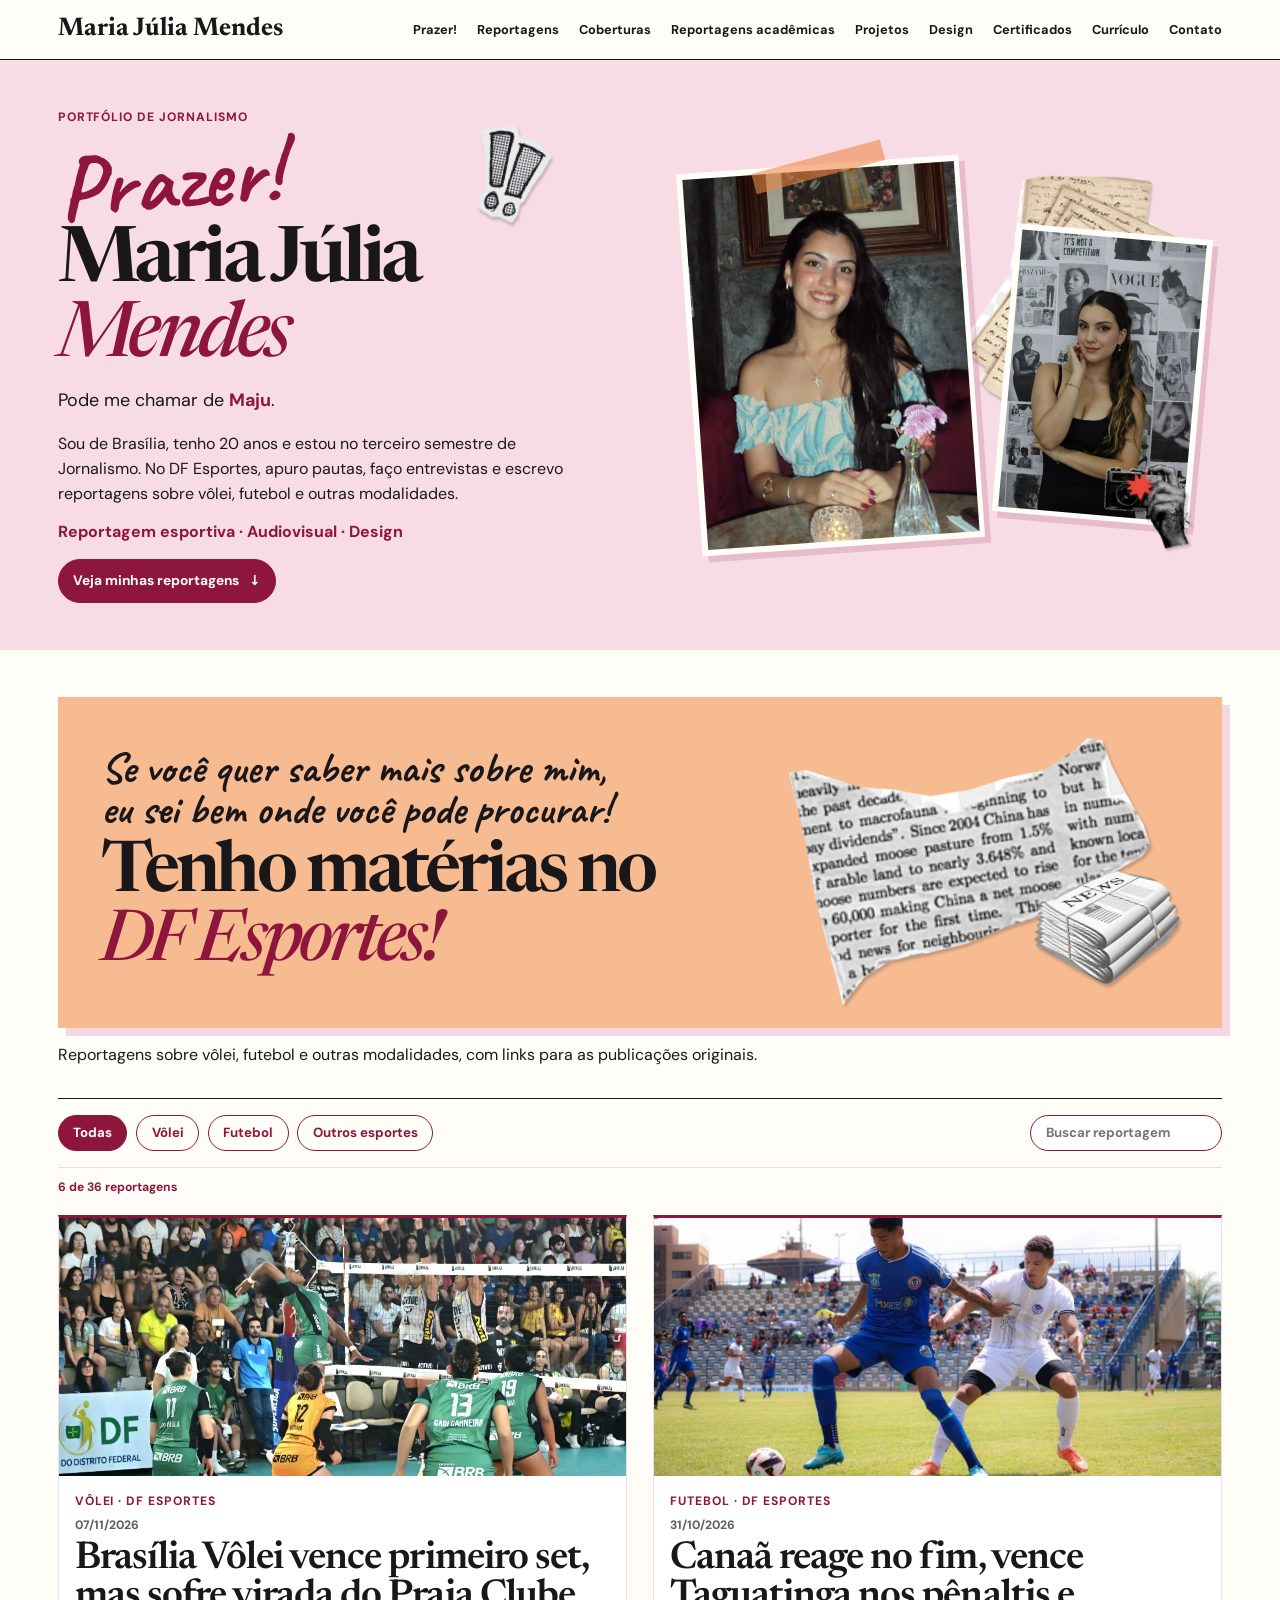
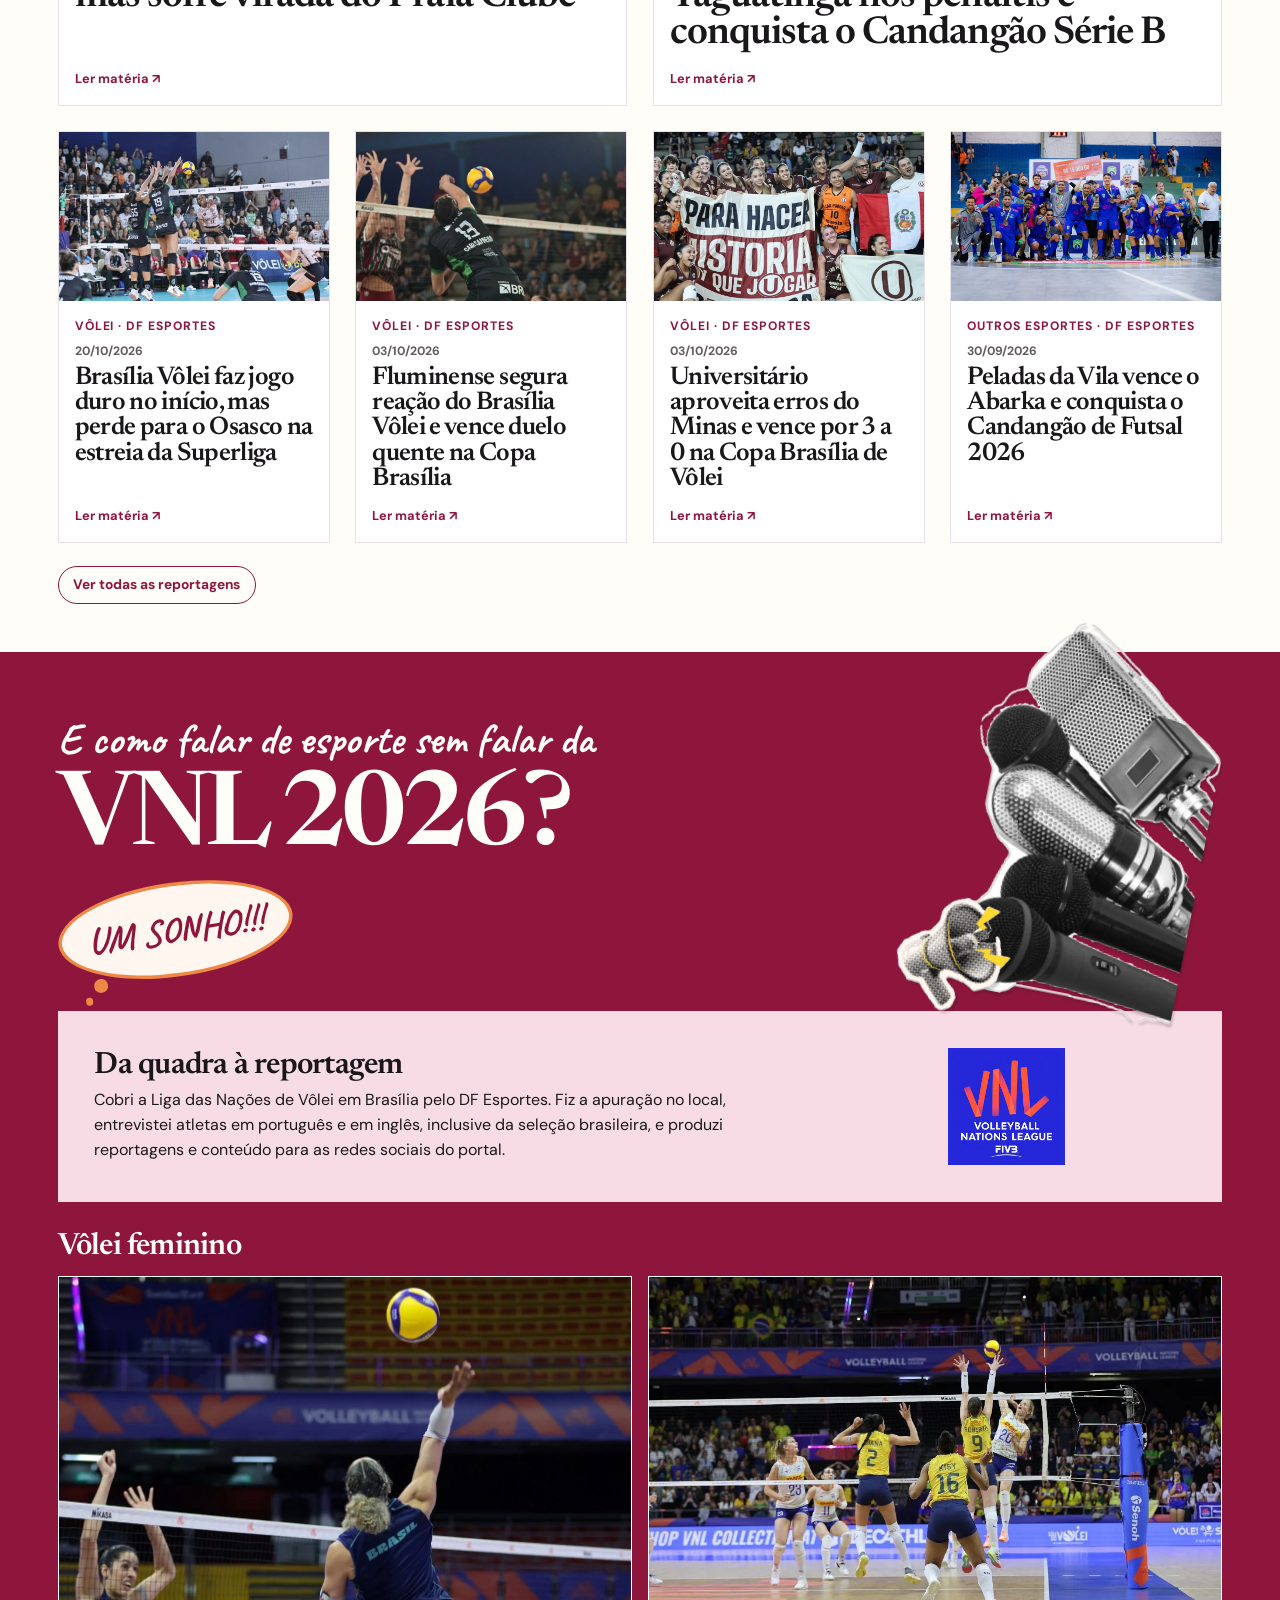
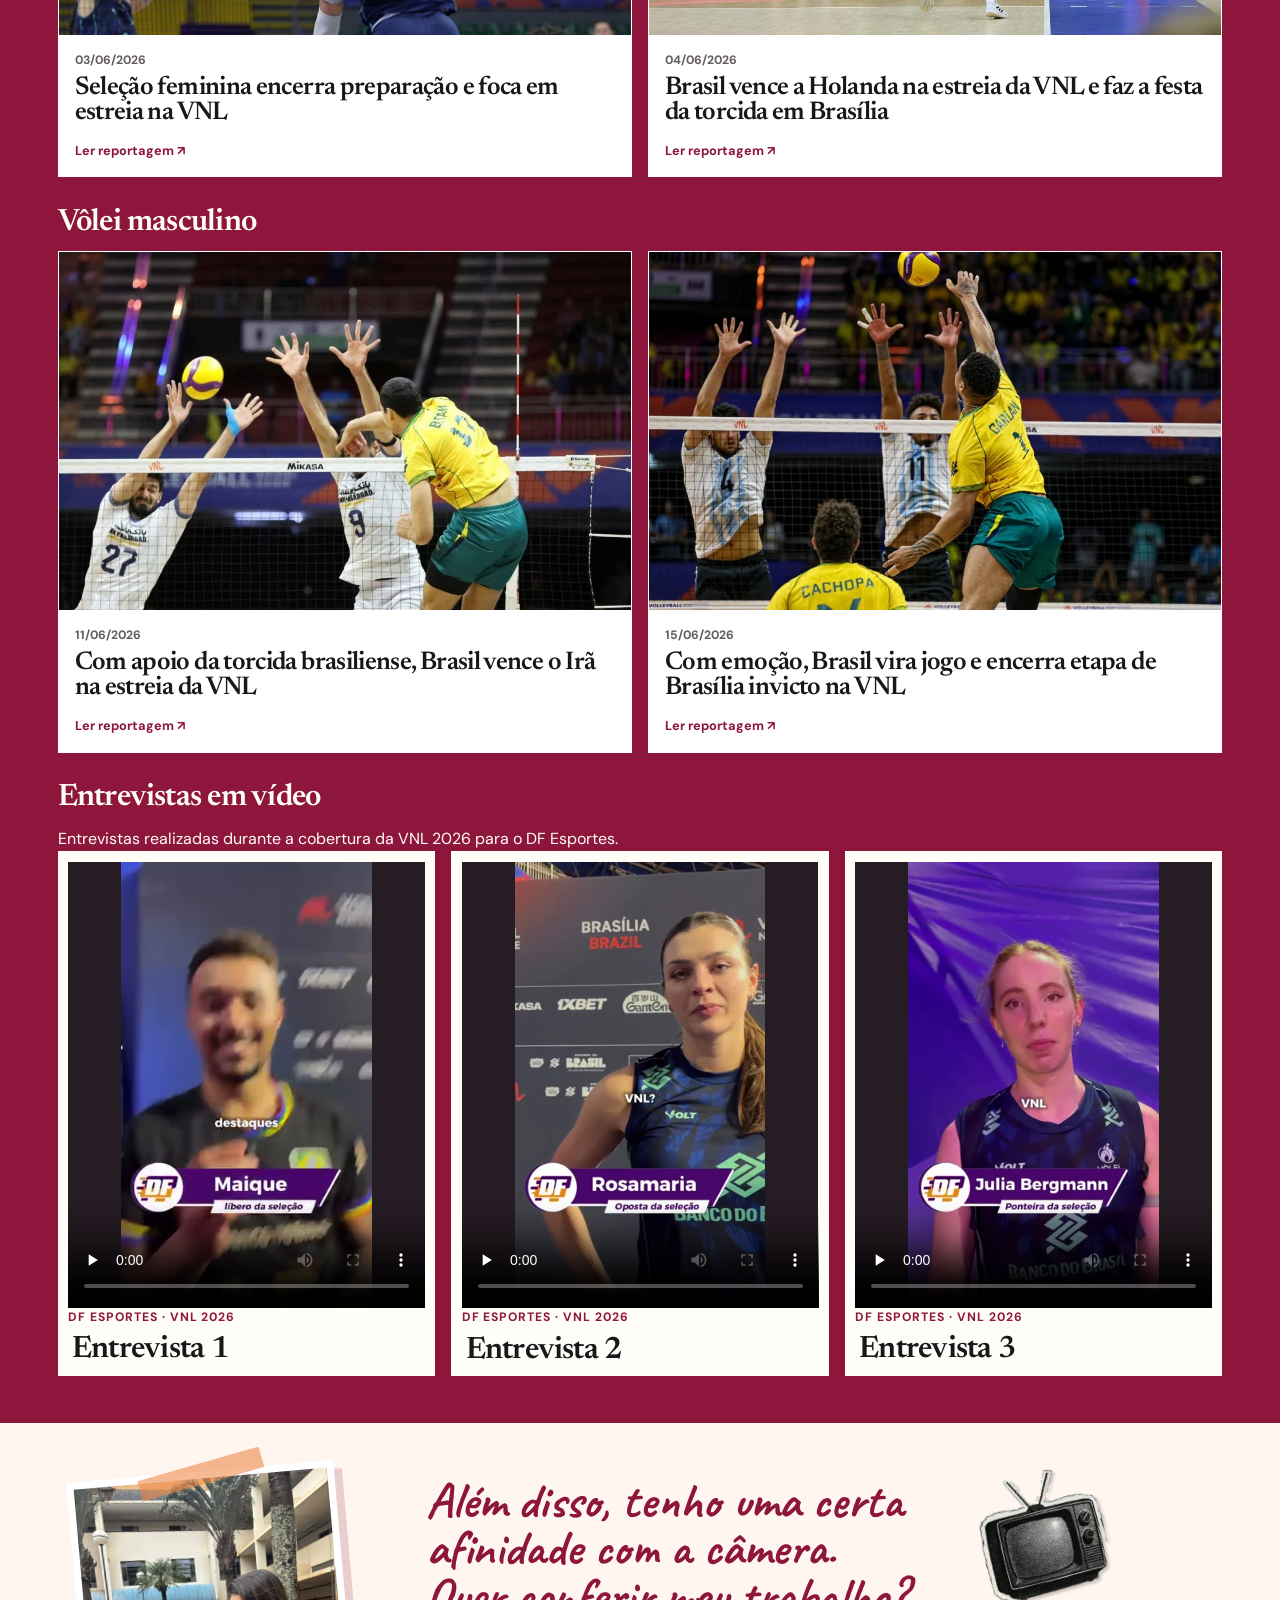
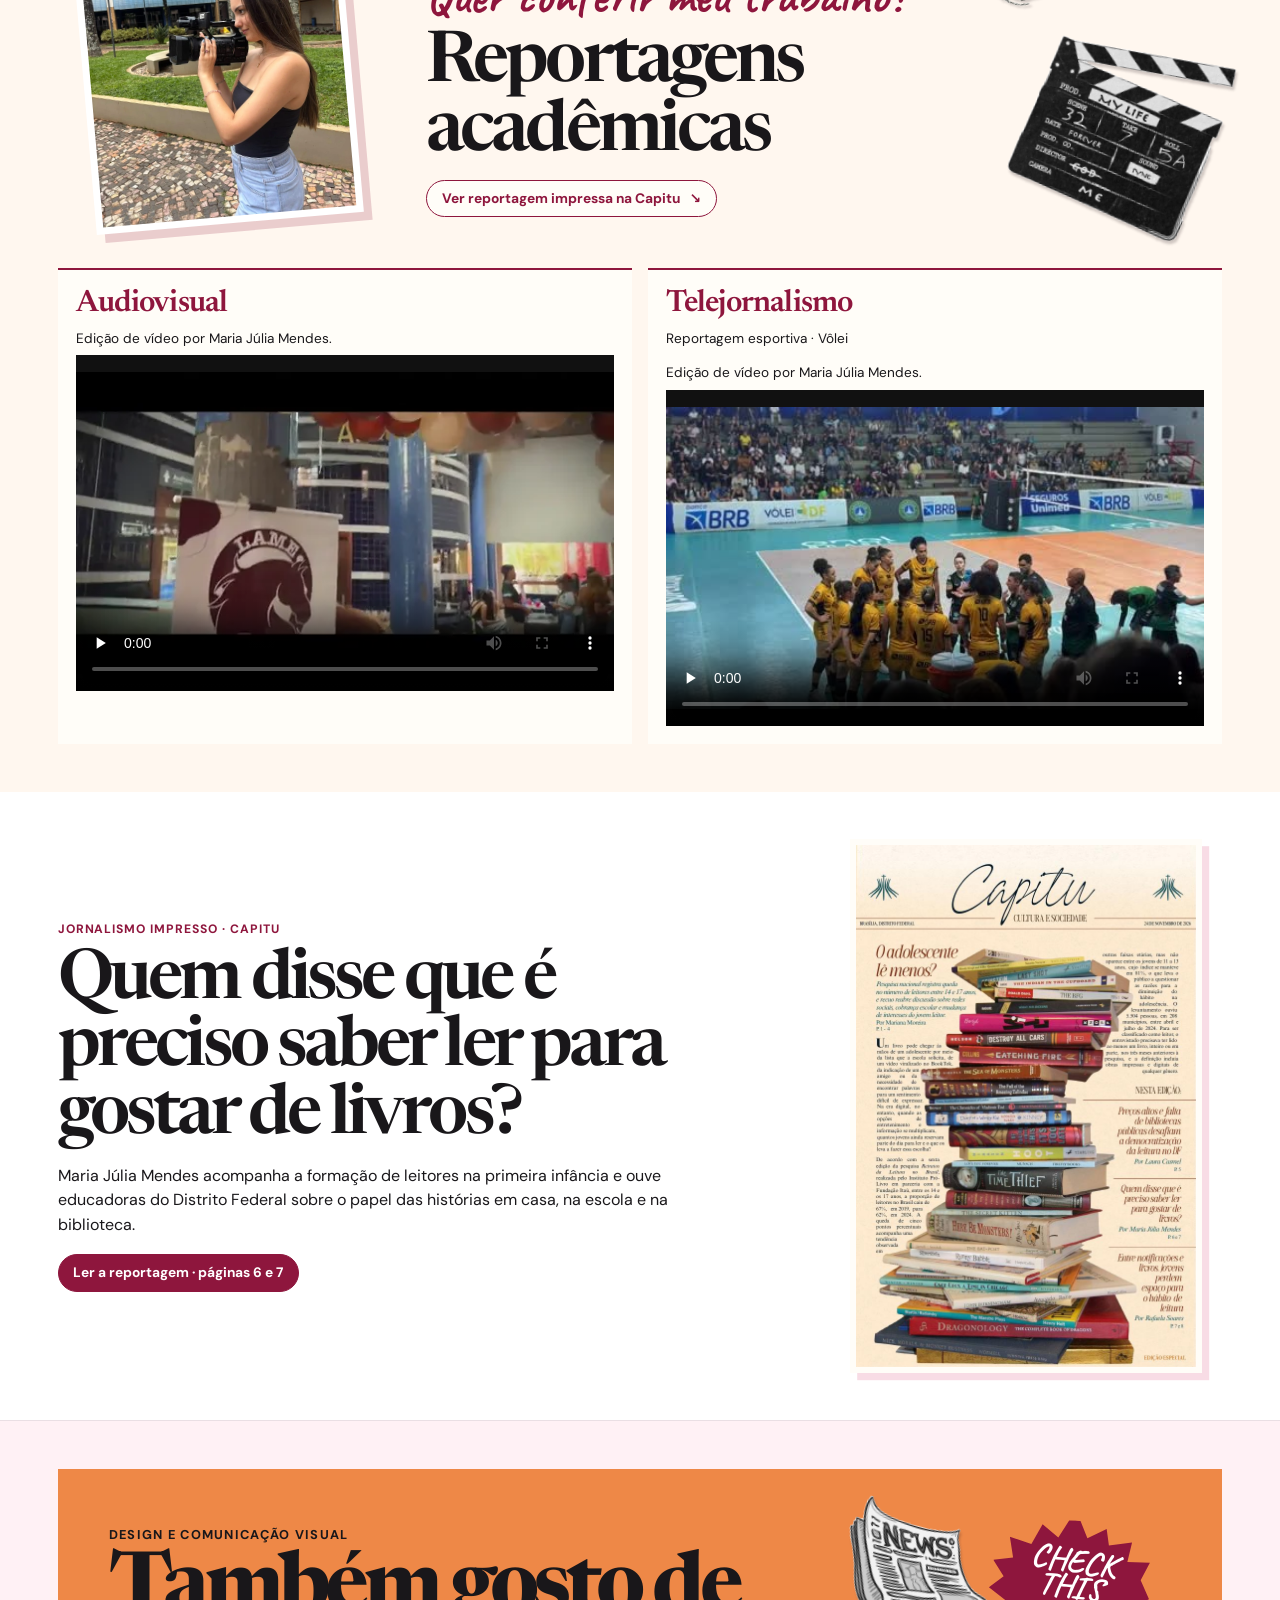
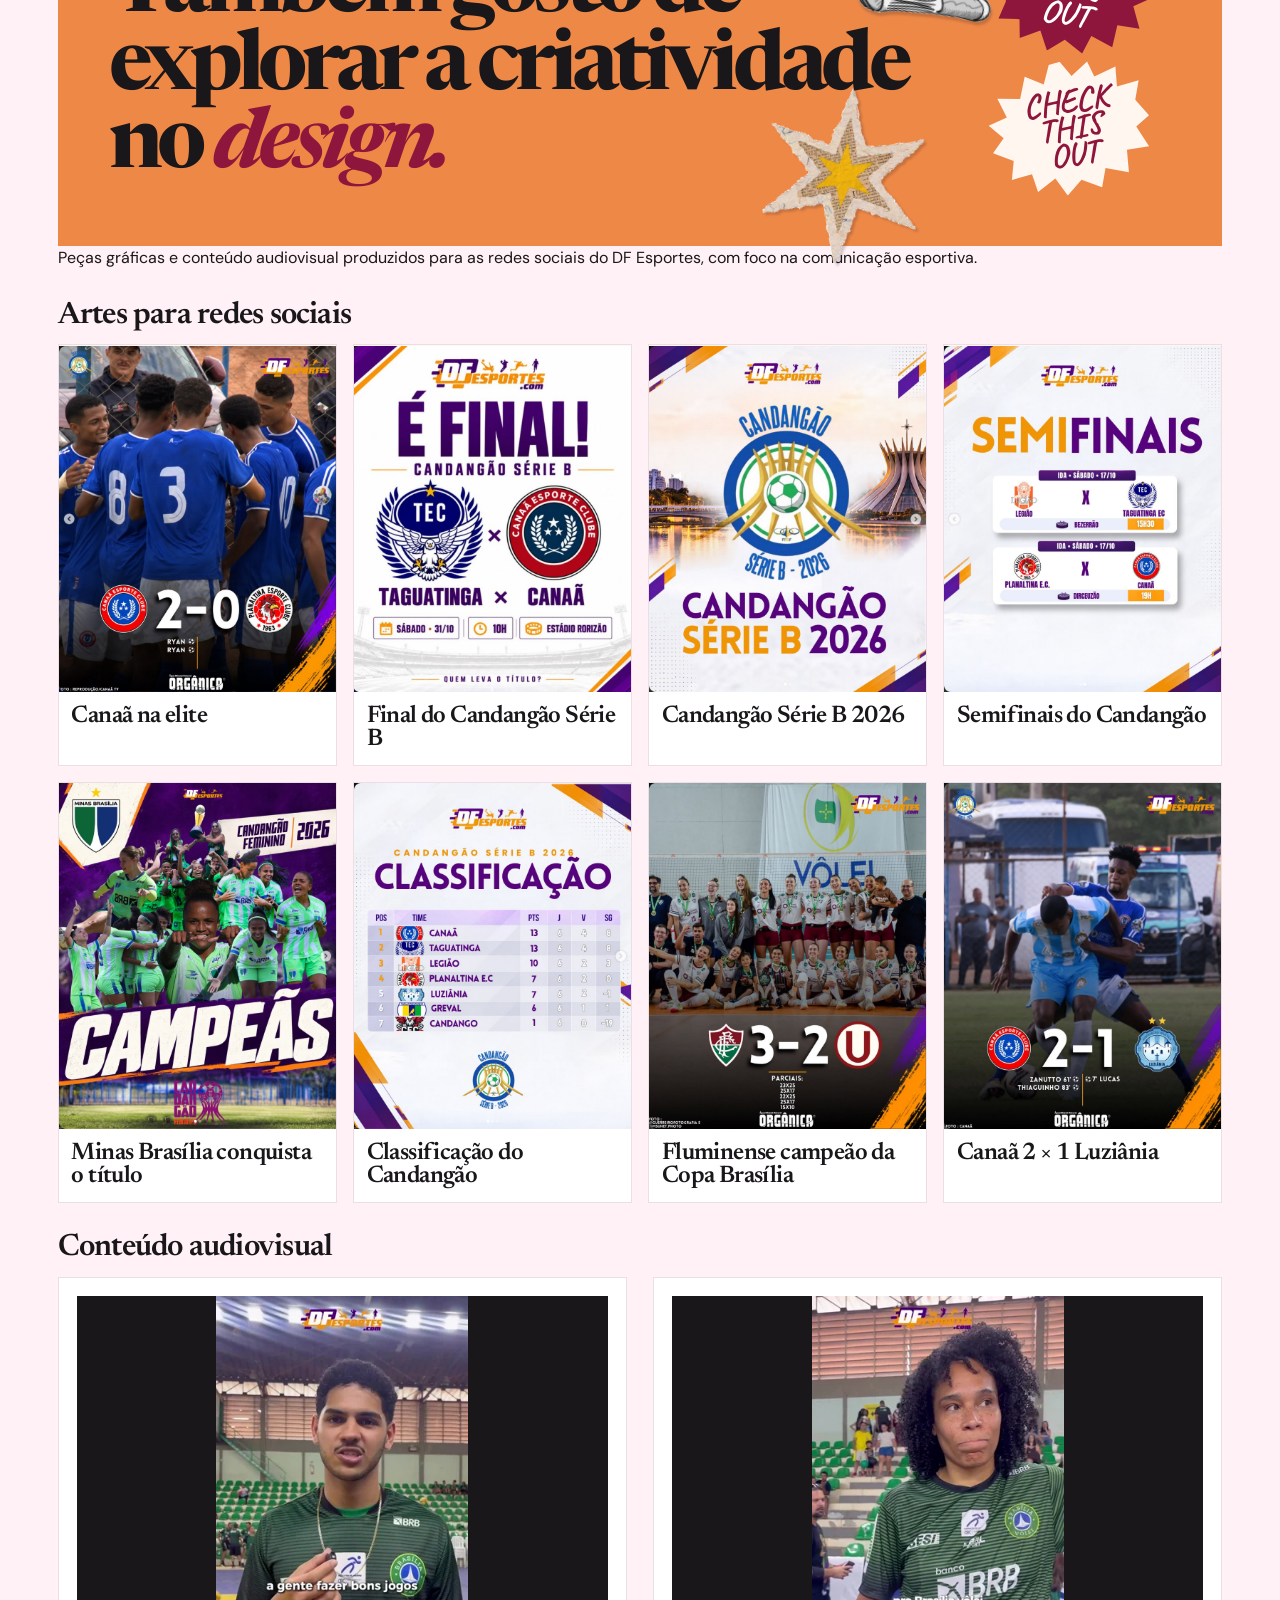
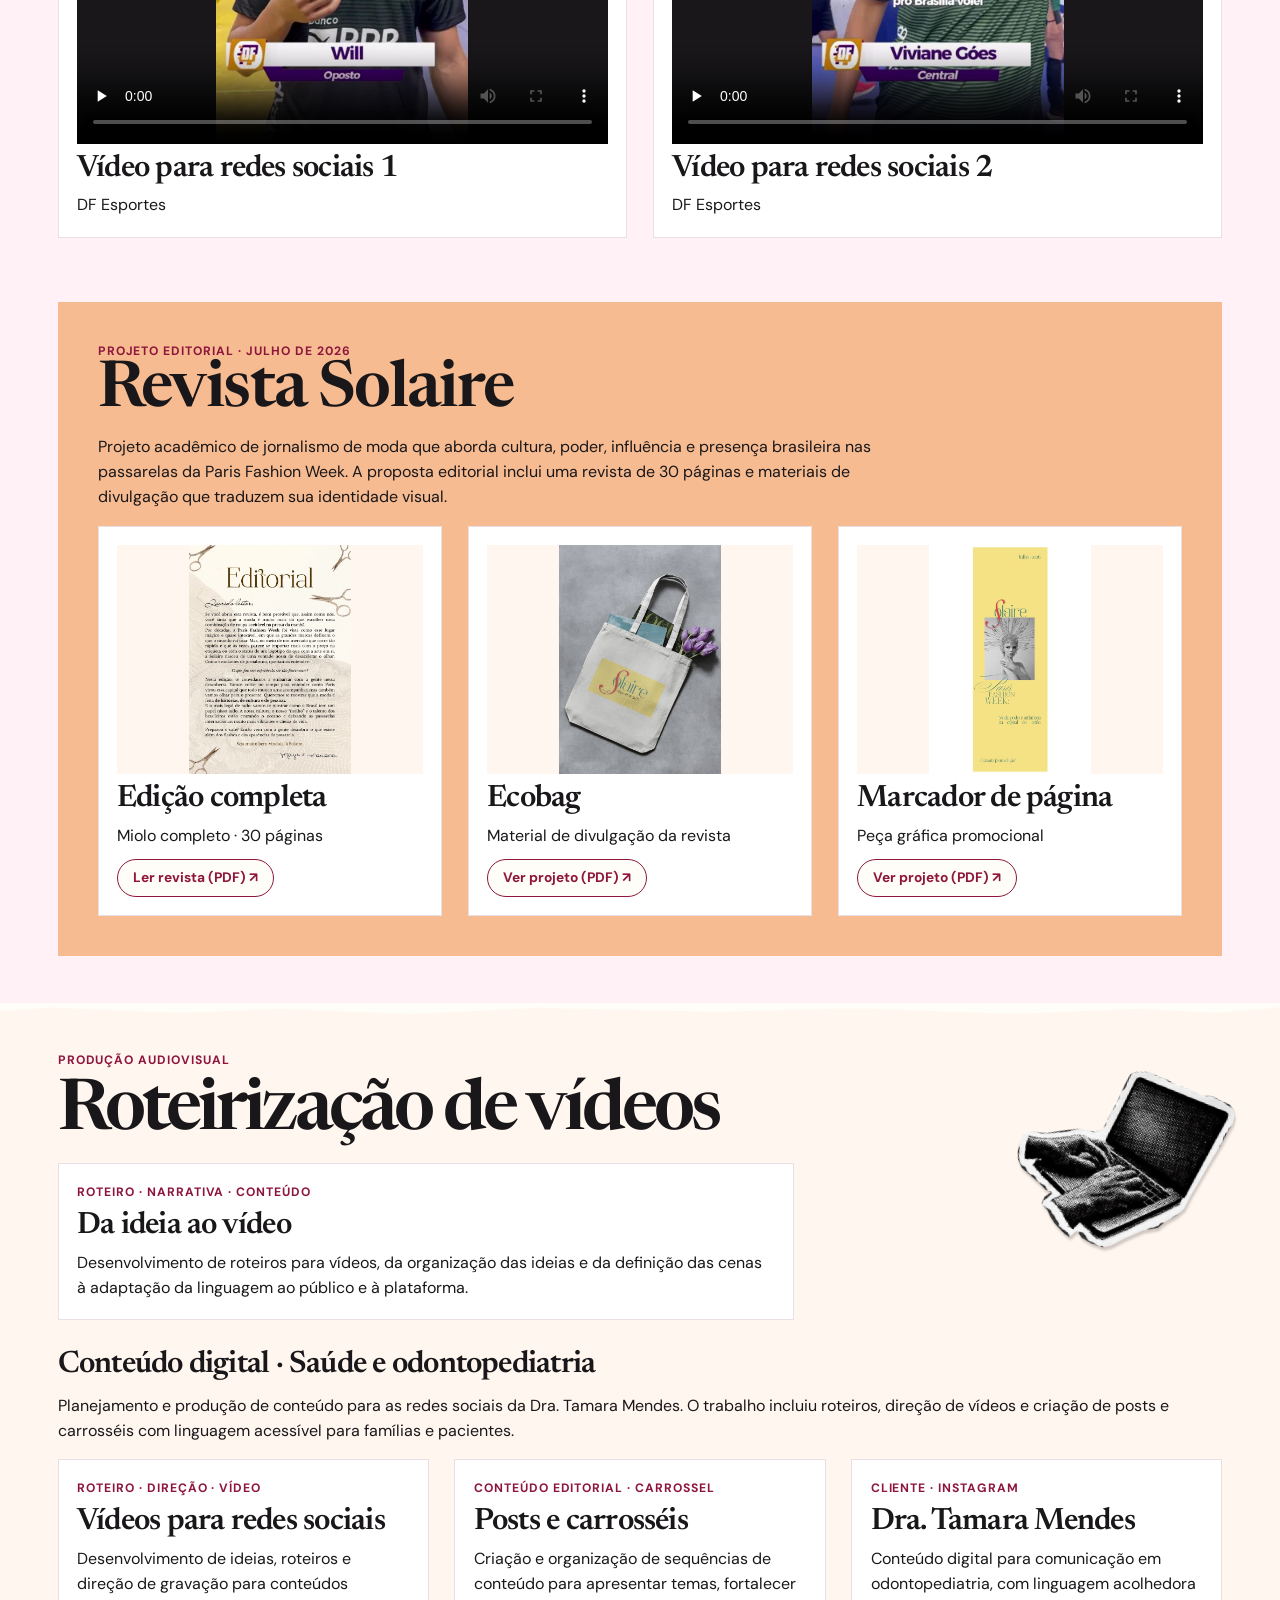
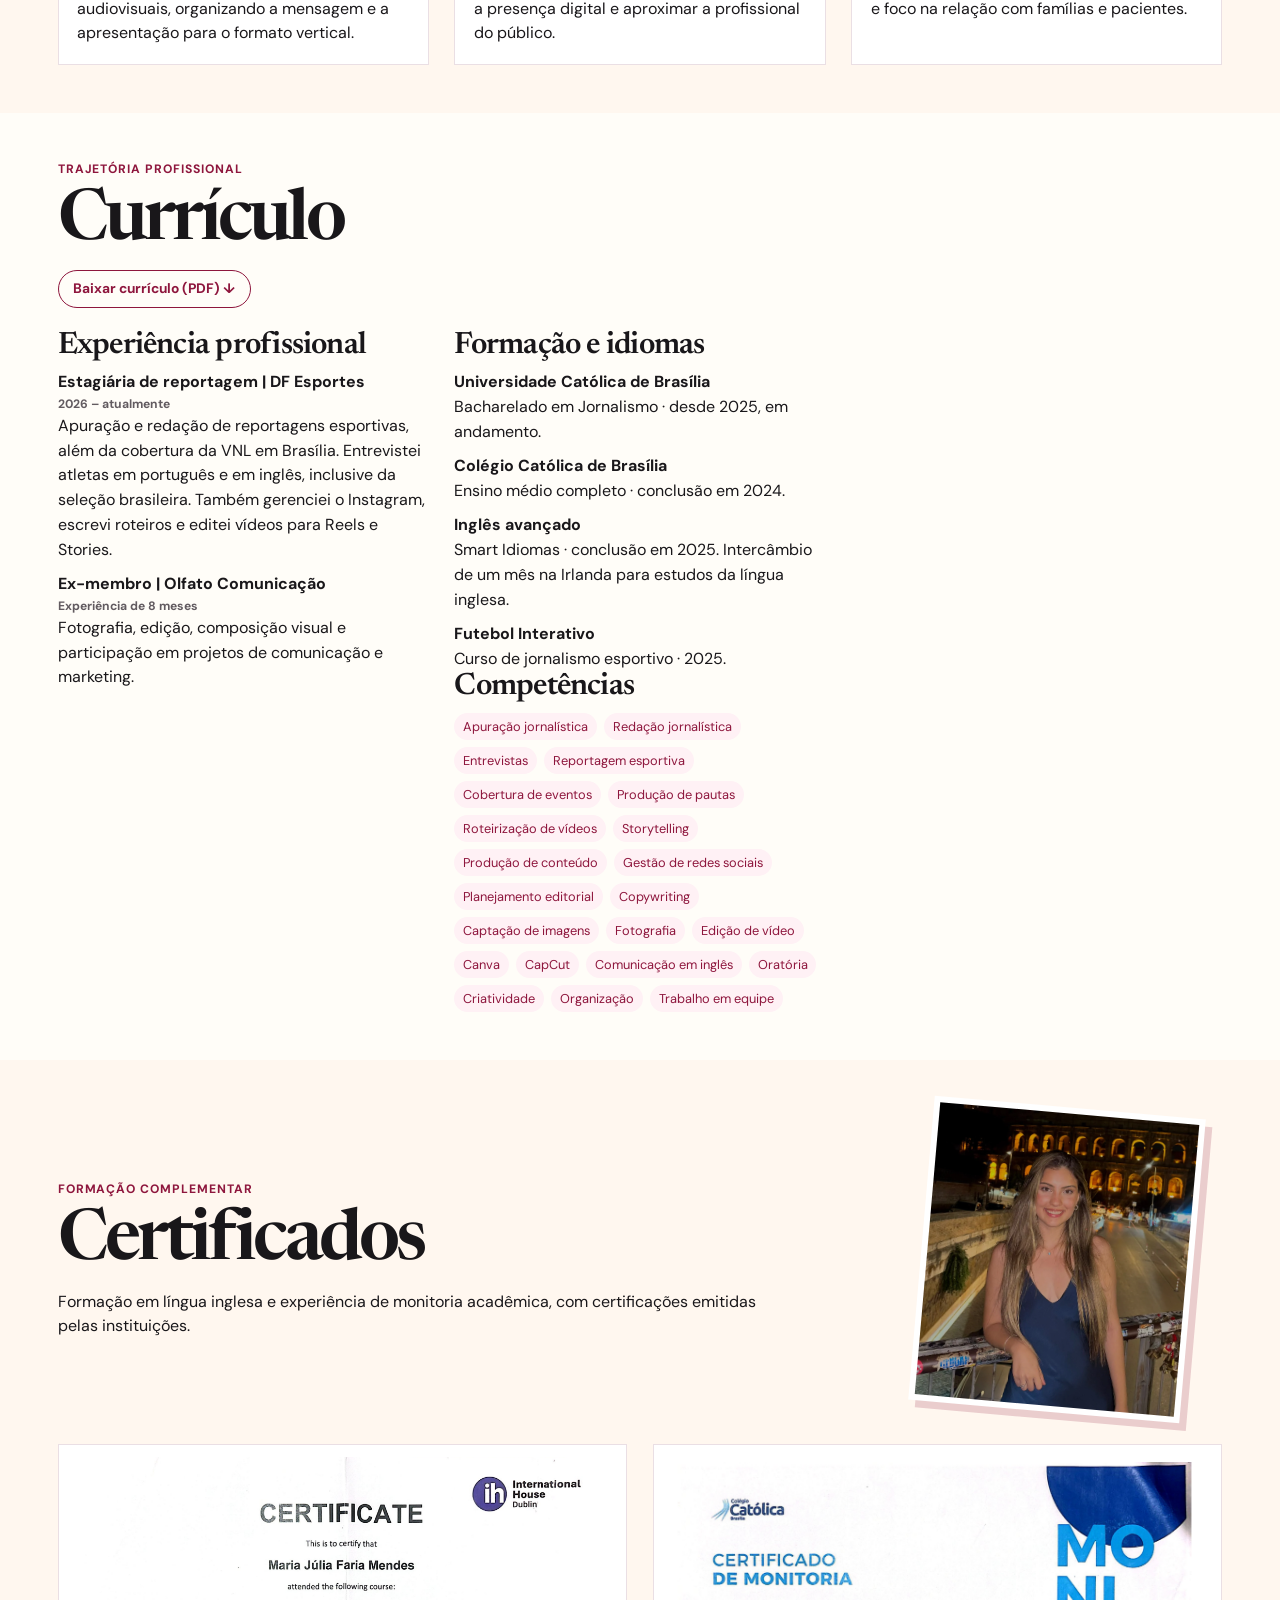
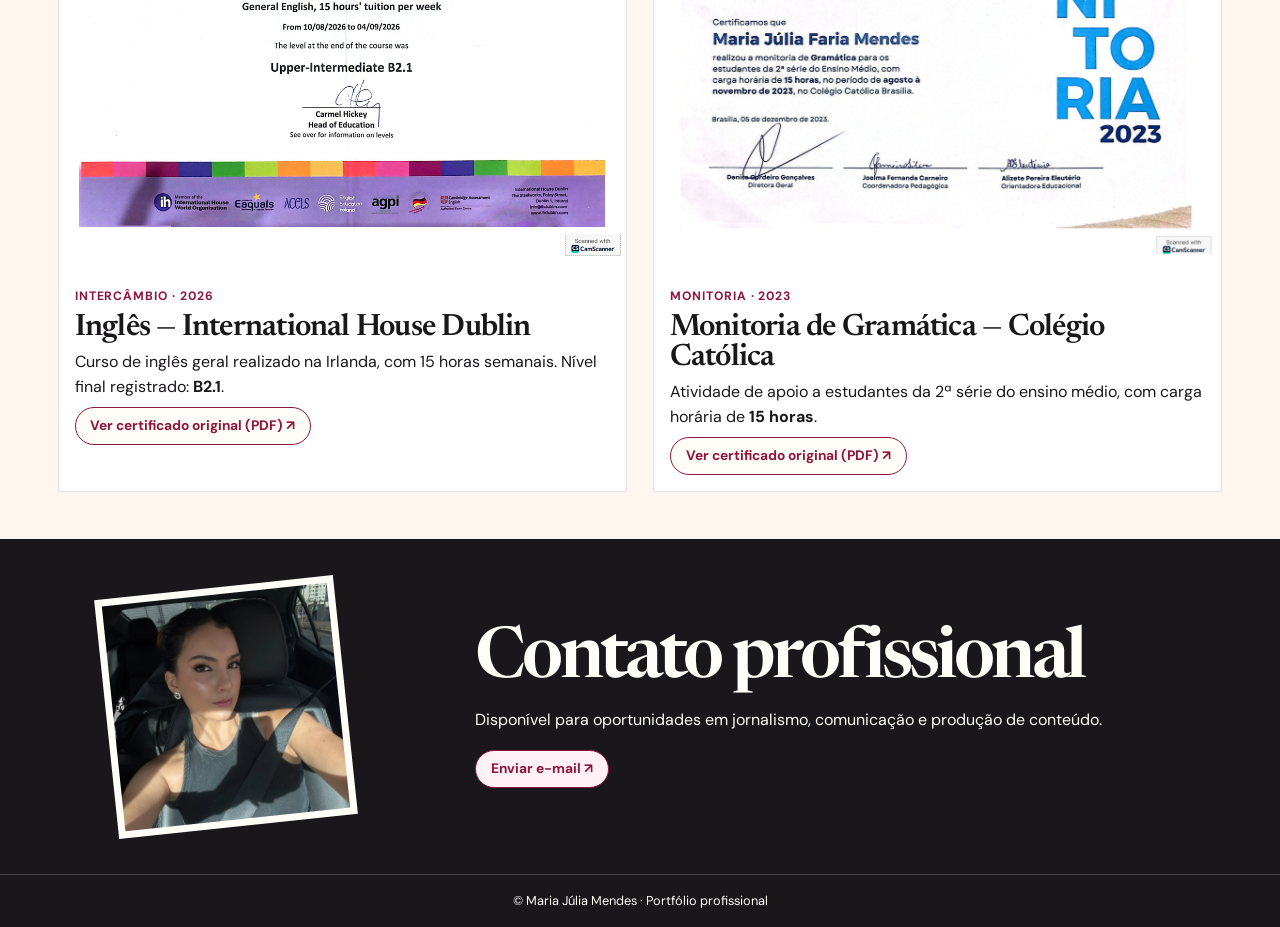
==== commit 13e59cf0: "Atualiza a apresentação e credita a edição das reportagens" ====
--- a/index.html
+++ b/index.html
@@ -24,7 +24,7 @@
       <image href="assets/recortes/camera.jpg" width="491" height="508" clip-path="url(#recorte-camera)"></image>
     </svg></div>
   <div class="intro-bio">
-    <p>Sou de Brasília, tenho 20 anos e estou no terceiro semestre de Jornalismo. Desde pequena, adoro contar e ouvir histórias. Cobrir uma rodada decisiva do Brasileirão é um dos meus sonhos.</p>
+    <p>Sou de Brasília, tenho 20 anos e estou no terceiro semestre de Jornalismo. No DF Esportes, apuro pautas, faço entrevistas e escrevo reportagens sobre vôlei, futebol e outras modalidades.</p>
     <p class="intro-beats">Reportagem esportiva · Audiovisual · Design</p>
     <a class="btn" href="#reportagens">Veja minhas reportagens <span aria-hidden="true">↓</span></a>
   </div>
@@ -66,7 +66,7 @@
     </svg><svg class="sticker-art academic-tv" viewbox="467 497.533 216.66 217.467" aria-hidden="true" focusable="false">
       <defs><clippath id="recorte-tv"><path d="M537.339 500L541 499.533L543 501.274L545 503.269L547.103 504L549.066 503L551 505.332L552.493 508L553.894 511L555.468 513L556.493 516L557.063 519L554.761 520L555 523.19L556.493 526L558 528.338L559 531.175L560.493 534L561.894 537L563.486 539L564.664 542L565.894 545L567.486 547L569 549.268L571.099 550L573.379 549L575.87 551L579 551.507L583 551.76L584.238 549L581 548.335L581.291 546L583.105 544L584.521 541L586.377 540L589 541.741L591.105 540L592.507 537L594 534.137L593.792 532L595.274 530L597.106 528L599 525.145L599.251 522L597.533 520L598.155 517L600 516.32L603 517.238L603 514.761L600.637 513L602 510.175L603 507.338L604.514 505L606.106 503L608 500.533L611.805 501L614 502.103L617.821 503L620.65 504L621.474 507L620 509.668L618.493 512L617 514.809L615.884 517L614 519.855L612.882 522L611.479 525L610 527.777L608.71 530L607 532.783L605.842 535L604 537.628L602 539.001L602.39 537L604 534.228L604.759 531L606.284 529L608.129 527L609.279 524L608 521.259L605.731 523L604 525.81L603.243 529L601.726 531L599.894 533L598 535.855L596.884 538L595.512 541L597 543.743L599.044 543L598.881 546L597 548.903L597.732 551L600 552.507L603 553.339L606.822 554L610 554.339L613 553.526L617 553.34L621 553.34L625 553.321L628 552.354L632 552.34L635 553.102L638 552.545L641 553.335L645 553.354L648.821 554L651.822 555L655 555.526L658 556.354L661 557.507L663.668 559L666 560.335L669 561.321L672 562.103L675 563.285L676.884 566L678 568.191L679.72 571L680.66 574L680.873 578L680.873 580L680.66 584L680.66 588L680.66 592L681 595.178L681.66 599L681.66 603L680.897 606L680.66 610L680.66 614L680.66 618L680 621.82L679.644 625L679.644 629L679.576 633L679.642 637L679 640.82L678.644 644L678 647.717L676.413 647L676.356 643L676 639.588L676.509 637L677.424 634L677.371 630L677.356 626L677.352 622L677.322 618L676.787 615L674 613.762L673 616.621L672.66 620L672.66 624L671.897 627L671.66 631L671.66 635L672 638.412L671.511 641L671.474 645L670.679 648L670.66 652L670 655.822L669.66 659L669.66 663L669.66 667L669.646 671L668.679 674L668.646 678L667.679 681L666.884 684L665 686.715L662.805 688L659.825 689L657 690.474L654 691.493L651.727 693L649.908 695L648.884 698L647.66 701L645 702.66L641.589 703L639 702.933L637 704.467L633 704.66L629.195 704L627 702.897L623.822 703L620.14 703L618 703.475L614 703.66L610 703.66L606 703.66L602 703.66L598 703.66L594 703.66L590 703.66L586 703.66L582 703.66L578 703.66L574 703.66L570 703.66L566 703.66L562 703.66L558 703.66L554 703.493L550 703.66L546 703.222L542 703.66L538 703.493L534 703.66L531 702.921L528 703.166L525 702.697L522 703.664L519 704.631L516 703.679L512 703.646L509 702.486L507 700.731L504 699.474L501.191 698L499 696.716L497 694.894L494.514 693L493.105 690L491.13 688L488.339 687L486.274 685L484.145 683L482 681.716L480 679.726L478.116 677L477.34 674L477.34 670L477.34 666L477.34 662L477.34 658L477.354 654L478.321 651L477.545 648L478.321 645L478.34 641L478.34 637L478.34 633L478.34 629L479 625.14L478.545 623L479.321 620L479.34 616L479.354 612L480.321 609L480.34 605L480.34 601L481.079 598L481 595.357L480.257 593L477.743 593L476 595.809L474.878 598L473.472 601L473 603.174L473.648 607L473.648 611L472.889 614L473.633 617L473.648 621L472.892 624L472.66 628L472.66 632L472.667 636L473.454 639L472.642 642L471.683 645L472.645 648L473 651.189L472.883 654L472.455 658L472 660.147L472.644 664L472.656 668L472.644 672L472.467 676L472 678.101L473.199 681L476 682.911L477 685.139L478.887 688L480.725 690L483 691.352L487 691.552L489 693.108L491 695.146L492.894 698L494.725 700L496.717 702L499 703.103L501 703.311L503 705.273L505.802 707L508 708.138L512 708.34L515 709.109L519 709.526L522 710.541L523 712.364L520.189 713L517 712.474L514 711.657L510 711.645L507.156 710L504.202 709L501 708.234L499 706.894L496.28 705L494.152 703L492 701.884L489 700.486L487.106 698L485.274 696L483.15 694L481 692.862L478 691.655L476.514 689L475 686.721L473 684.716L471.139 682L469.534 680L469.533 676L470.356 673L470.11 669L470 666.189L470.337 663L469.367 660L469.348 656L470 652.178L470 649.866L469 647.429L469.352 644L470.109 641L470.333 637L469.354 634L469.34 630L470 626.179L470 623.571L471 621.134L471 618.586L471.371 616L470.374 613L471.337 610L471 606.586L471.113 604L471 601.222L472 598.186L473 595.178L473 592.573L474 590.133L474.354 587L475 583.379L475.321 580L474.545 577L475.525 574L476.339 571L475.545 568L476.321 565L477.116 562L479 559.273L480.508 557L482 554.93L485 555.092L487 553.274L489 551.514L491.338 550L495 549.34L499 549.092L501 547.766L505 547.778L508 546.782L511 547.127L513 547.127L516 546.781L518.141 547L521.662 547L524 548.321L527.428 548L529.868 549L532.427 549L535 549.788L538 550.761L542 550.354L545 551.488L549 551.339L552 550.755L556 550.239L556 547.68L554.507 545L553.336 542L552.116 539L551.092 536L549.514 534L548 531.727L546.354 529L545.507 526L544.336 523L543.106 520L541.532 518L540.507 515L539.116 512L538 509.809L536.507 507L535.354 504L536.285 501Z"></path></clippath></defs>
       <image href="assets/recortes/tv.jpg" width="736" height="1308" clip-path="url(#recorte-tv)"></image>
-    </svg></div><div class="academic-media"><article class="media-story"><h3>Audiovisual</h3><video style="display:block;width:100%;max-height:75vh;background:#111" controls playsinline preload="none" aria-label="Reportagem acadêmica de Maria Júlia Mendes" src="reportagem-faculdade.mp4" poster="assets/editorial/reportagem-faculdade.webp"></video></article><article class="media-story"><h3>Telejornalismo</h3><p class="video-title" id="reportagem-volei">Reportagem esportiva · Vôlei</p><video style="display:block;width:100%;max-height:75vh;background:#111" controls playsinline preload="none" poster="reportagem-volei.jpg" aria-labelledby="reportagem-volei" src="video-esporte.mp4"></video></article></div></section><section id="reportagem-capitu"><div class="capitu-copy"><div class="eyebrow">Jornalismo impresso · Capitu</div><h2>Quem disse que é preciso saber ler para gostar de livros?</h2><p>Maria Júlia Mendes acompanha a formação de leitores na primeira infância e ouve educadoras do Distrito Federal sobre o papel das histórias em casa, na escola e na biblioteca.</p><a class="btn" href="capitu.html#page=6">Ler a reportagem · páginas 6 e 7</a></div><a href="capitu.html" aria-label="Abrir a edição original da Capitu" class="capitu-cover"><img src="capitu-capa.jpg" loading="lazy" alt="Capa da Capitu com uma pilha de livros e a manchete O adolescente lê menos?"></a></section><section id="designs"><div class="design-lead">
+    </svg></div><div class="academic-media"><article class="media-story"><h3>Audiovisual</h3><p class="video-title">Edição de vídeo por Maria Júlia Mendes.</p><video style="display:block;width:100%;max-height:75vh;background:#111" controls playsinline preload="none" aria-label="Reportagem acadêmica de Maria Júlia Mendes" src="reportagem-faculdade.mp4" poster="assets/editorial/reportagem-faculdade.webp"></video></article><article class="media-story"><h3>Telejornalismo</h3><p class="video-title" id="reportagem-volei">Reportagem esportiva · Vôlei</p><p class="video-title">Edição de vídeo por Maria Júlia Mendes.</p><video style="display:block;width:100%;max-height:75vh;background:#111" controls playsinline preload="none" poster="reportagem-volei.jpg" aria-labelledby="reportagem-volei" src="video-esporte.mp4"></video></article></div></section><section id="reportagem-capitu"><div class="capitu-copy"><div class="eyebrow">Jornalismo impresso · Capitu</div><h2>Quem disse que é preciso saber ler para gostar de livros?</h2><p>Maria Júlia Mendes acompanha a formação de leitores na primeira infância e ouve educadoras do Distrito Federal sobre o papel das histórias em casa, na escola e na biblioteca.</p><a class="btn" href="capitu.html#page=6">Ler a reportagem · páginas 6 e 7</a></div><a href="capitu.html" aria-label="Abrir a edição original da Capitu" class="capitu-cover"><img src="capitu-capa.jpg" loading="lazy" alt="Capa da Capitu com uma pilha de livros e a manchete O adolescente lê menos?"></a></section><section id="designs"><div class="design-lead">
   <div>
     <h2>Design e comunicação visual</h2>
     <p>Também gosto de explorar a criatividade no <em>design.</em></p>
@@ -83,7 +83,7 @@
 <section id="projetos"><div class="eyebrow">Produção audiovisual</div><h2>Roteirização de vídeos</h2><div class="grid"><article class="card"><div class="eyebrow">Roteiro · Narrativa · Conteúdo</div><h3>Da ideia ao vídeo</h3><p>Desenvolvimento de roteiros para vídeos, da organização das ideias e da definição das cenas à adaptação da linguagem ao público e à plataforma.</p></article></div><h3 class="vnl-heading">Conteúdo digital · Saúde e odontopediatria</h3><p>Planejamento e produção de conteúdo para as redes sociais da Dra. Tamara Mendes. O trabalho incluiu roteiros, direção de vídeos e criação de posts e carrosséis com linguagem acessível para famílias e pacientes.</p><div class="grid"><article class="card"><div class="eyebrow">Roteiro · Direção · Vídeo</div><h3>Vídeos para redes sociais</h3><p>Desenvolvimento de ideias, roteiros e direção de gravação para conteúdos audiovisuais, organizando a mensagem e a apresentação para o formato vertical.</p></article><article class="card"><div class="eyebrow">Conteúdo editorial · Carrossel</div><h3>Posts e carrosséis</h3><p>Criação e organização de sequências de conteúdo para apresentar temas, fortalecer a presença digital e aproximar a profissional do público.</p></article><article class="card"><div class="eyebrow">Cliente · Instagram</div><h3>Dra. Tamara Mendes</h3><p>Conteúdo digital para comunicação em odontopediatria, com linguagem acolhedora e foco na relação com famílias e pacientes.</p></article></div><svg class="sticker-art project-laptop" viewbox="44 78 649 579" aria-hidden="true" focusable="false">
       <defs><clippath id="recorte-laptop"><path d="M46 387L54 361L77 347L121 343L171 323L218 306L249 303L273 304L294 289L302 255L318 195L330 136L339 102L353 91L396 80L418 85L433 89L454 91L490 102L530 104L571 114L613 111L633 117L668 124L684 138L691 157L690 181L682 205L671 247L657 290L644 330L626 389L612 433L601 478L581 505L552 531L533 556L489 574L439 611L402 643L377 655L337 650L305 640L286 621L278 631L267 647L249 640L213 616L194 598L179 578L157 563L162 540L180 521L159 517L135 501L95 480L71 467L54 445L46 417Z"></path></clippath></defs>
       <image href="assets/recortes/laptop.jpg" width="736" height="736" clip-path="url(#recorte-laptop)"></image>
-    </svg></section><section id="curriculo"><div class="eyebrow">Trajetória profissional</div><h2>Currículo</h2><a class="btn alt" href="curriculo.pdf" download="Curriculo_Maria_Julia_Mendes.pdf">Baixar currículo (PDF) ↓</a><div class="cols"><div><h3>Experiência profissional</h3><div class="entry"><strong>Estagiária de reportagem | DF Esportes</strong><span class="small">2026 – atualmente</span><p>Apuração e redação de reportagens esportivas, além da cobertura da VNL em Brasília. Entrevistei atletas em português e em inglês, inclusive da seleção brasileira. Também gerenciei o Instagram, escrevi roteiros e editei vídeos para Reels e Stories.</p></div><div class="entry"><strong>Ex-membro | Olfato Comunicação</strong><span class="small">Experiência de 8 meses</span><p>Fotografia, edição, composição visual e participação em projetos de comunicação e marketing.</p></div></div><div><h3>Formação e idiomas</h3><div class="entry"><strong>Universidade Católica de Brasília</strong><p>Bacharelado em Jornalismo · desde 2025, em andamento.</p></div><div class="entry"><strong>Colégio Católica de Brasília</strong><p>Ensino médio completo · conclusão em 2024.</p></div><div class="entry"><strong>Inglês avançado</strong><p>Smart Idiomas · conclusão em 2025. Intercâmbio de um mês na Irlanda para estudos da língua inglesa.</p></div><div class="entry"><strong>Futebol Interativo</strong><p>Curso de jornalismo esportivo · 2025.</p></div><h3>Competências</h3><div class="chips"><span>Apuração jornalística</span><span>Redação jornalística</span><span>Entrevistas</span><span>Reportagem esportiva</span><span>Cobertura de eventos</span><span>Produção de pautas</span><span>Roteirização de vídeos</span><span>Storytelling</span><span>Produção de conteúdo</span><span>Gestão de redes sociais</span><span>Planejamento editorial</span><span>Copywriting</span><span>Captação de imagens</span><span>Fotografia</span><span>Edição de vídeo</span><span>Canva</span><span>CapCut</span><span>Comunicação em inglês</span><span>Oratória</span><span>Criatividade</span><span>Organização</span><span>Trabalho em equipe</span></div></div></div></section>
+    </svg></section><section id="curriculo"><div class="eyebrow">Trajetória profissional</div><h2>Currículo</h2><a class="btn alt" href="curriculo.pdf?v=f2171667" download="Curriculo_Maria_Julia_Mendes.pdf">Baixar currículo (PDF) ↓</a><div class="cols"><div><h3>Experiência profissional</h3><div class="entry"><strong>Estagiária de reportagem | DF Esportes</strong><span class="small">2026 – atualmente</span><p>Apuração e redação de reportagens esportivas, além da cobertura da VNL em Brasília. Entrevistei atletas em português e em inglês, inclusive da seleção brasileira. Também gerenciei o Instagram, escrevi roteiros e editei vídeos para Reels e Stories.</p></div><div class="entry"><strong>Ex-membro | Olfato Comunicação</strong><span class="small">Experiência de 8 meses</span><p>Fotografia, edição, composição visual e participação em projetos de comunicação e marketing.</p></div></div><div><h3>Formação e idiomas</h3><div class="entry"><strong>Universidade Católica de Brasília</strong><p>Bacharelado em Jornalismo · desde 2025, em andamento.</p></div><div class="entry"><strong>Colégio Católica de Brasília</strong><p>Ensino médio completo · conclusão em 2024.</p></div><div class="entry"><strong>Inglês avançado</strong><p>Smart Idiomas · conclusão em 2025. Intercâmbio de um mês na Irlanda para estudos da língua inglesa.</p></div><div class="entry"><strong>Futebol Interativo</strong><p>Curso de jornalismo esportivo · 2025.</p></div><h3>Competências</h3><div class="chips"><span>Apuração jornalística</span><span>Redação jornalística</span><span>Entrevistas</span><span>Reportagem esportiva</span><span>Cobertura de eventos</span><span>Produção de pautas</span><span>Roteirização de vídeos</span><span>Storytelling</span><span>Produção de conteúdo</span><span>Gestão de redes sociais</span><span>Planejamento editorial</span><span>Copywriting</span><span>Captação de imagens</span><span>Fotografia</span><span>Edição de vídeo</span><span>Canva</span><span>CapCut</span><span>Comunicação em inglês</span><span>Oratória</span><span>Criatividade</span><span>Organização</span><span>Trabalho em equipe</span></div></div></div></section>
 <section id="certificados">
 <div class="certificate-lead"><div><div class="eyebrow">Formação complementar</div><h2>Certificados</h2>
 <p>Formação em língua inglesa e experiência de monitoria acadêmica, com certificações emitidas pelas instituições.</p>
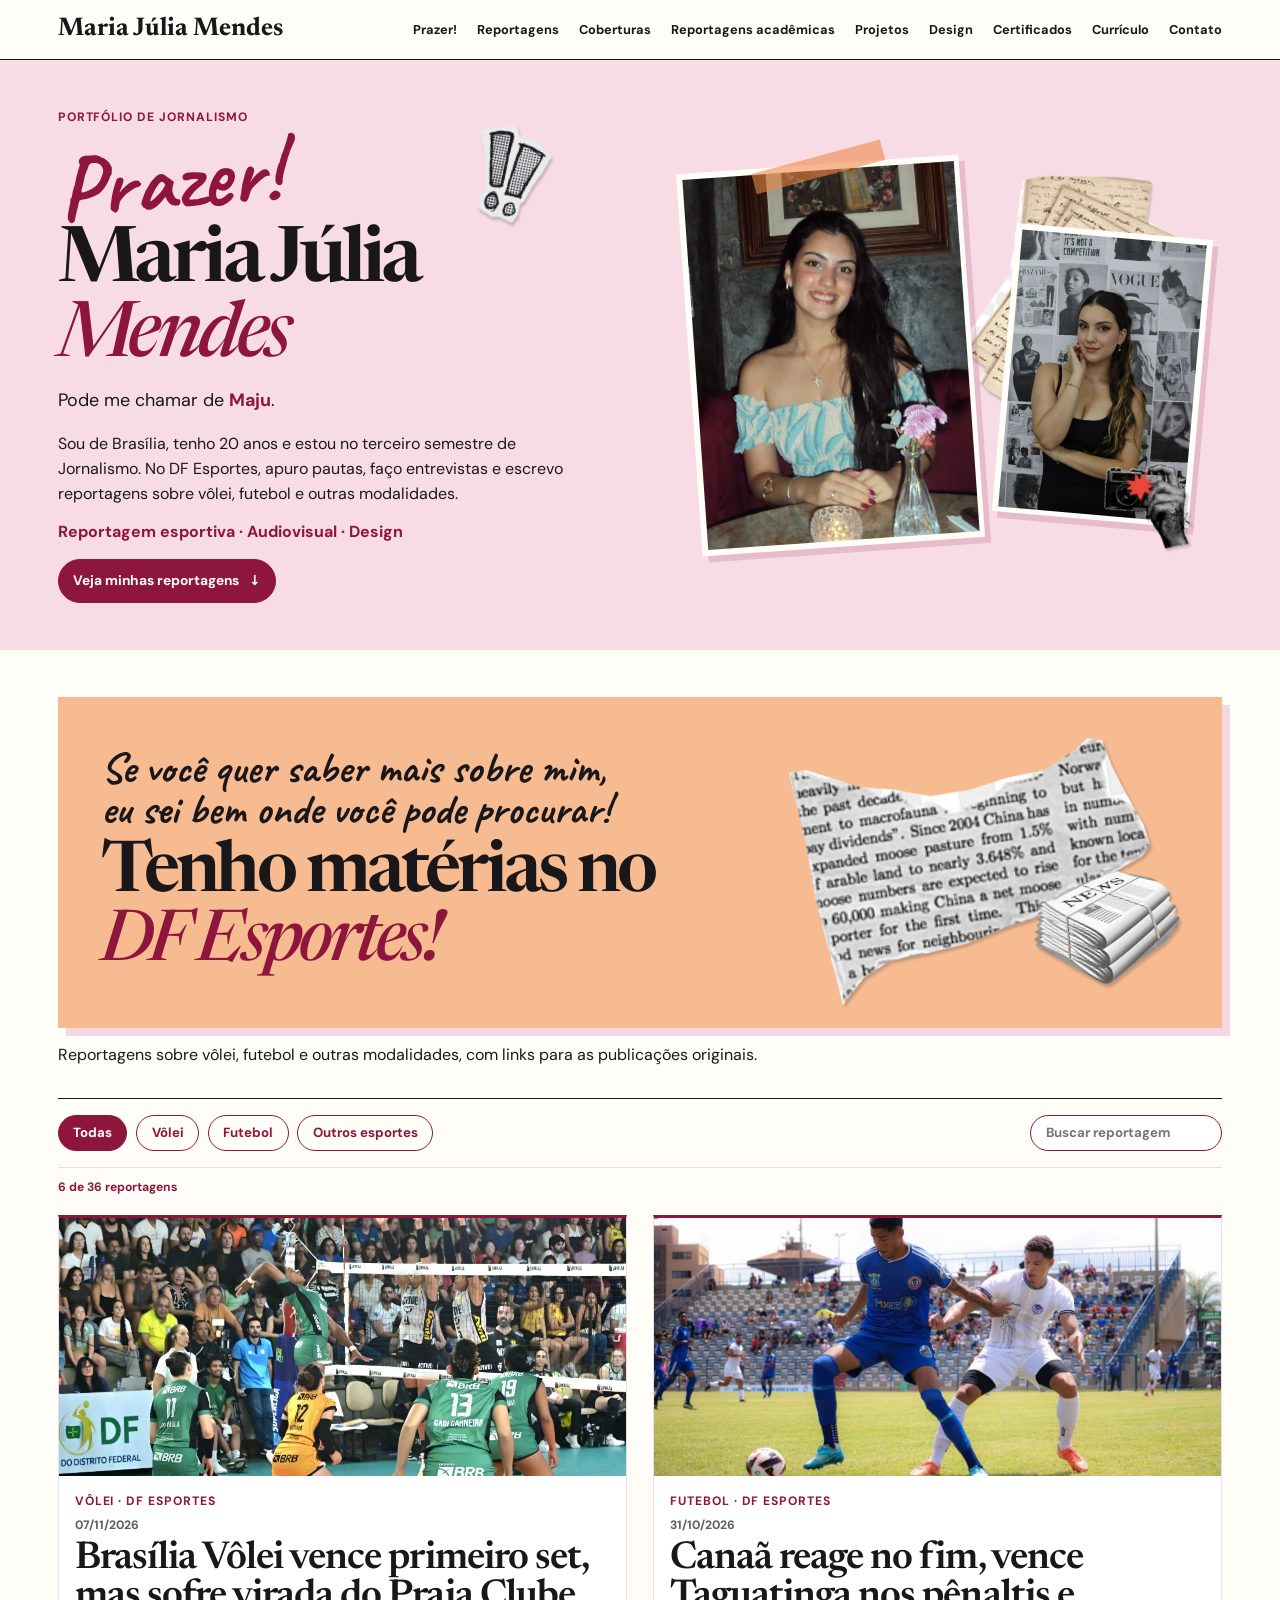
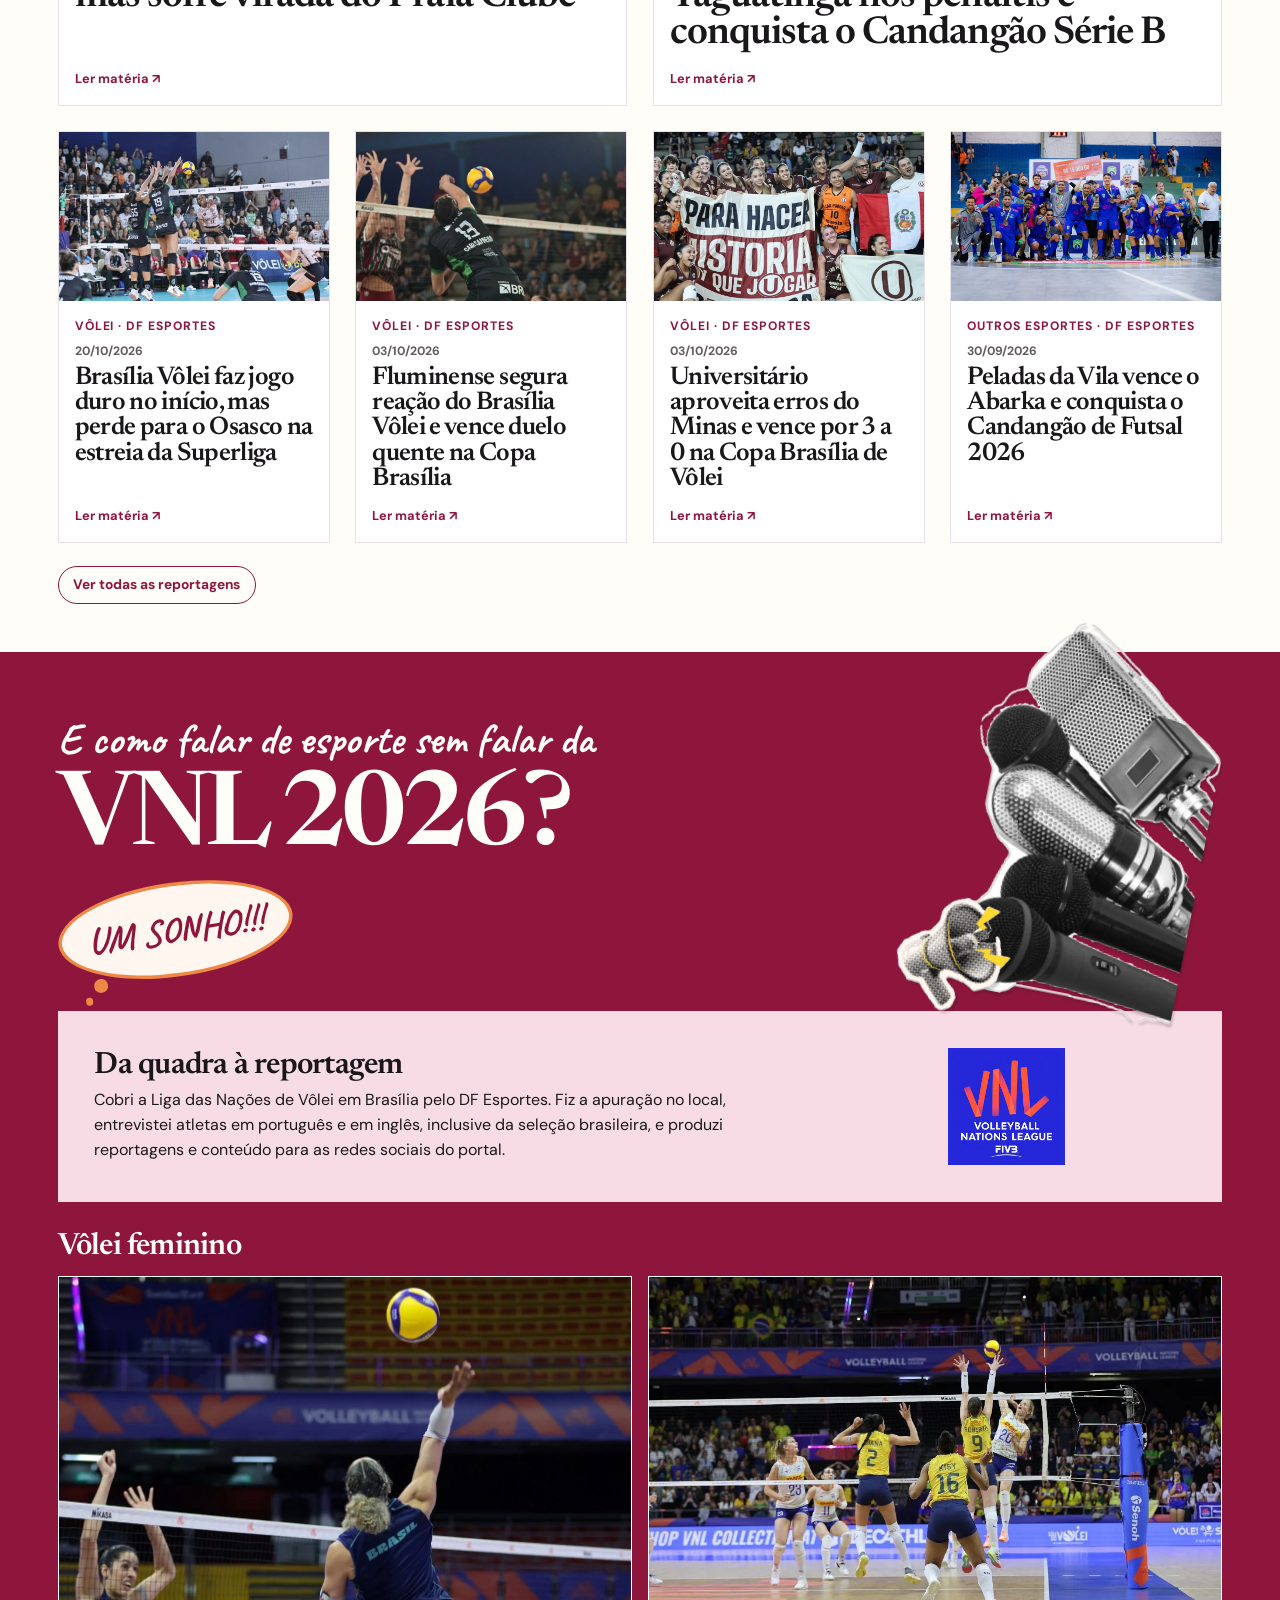
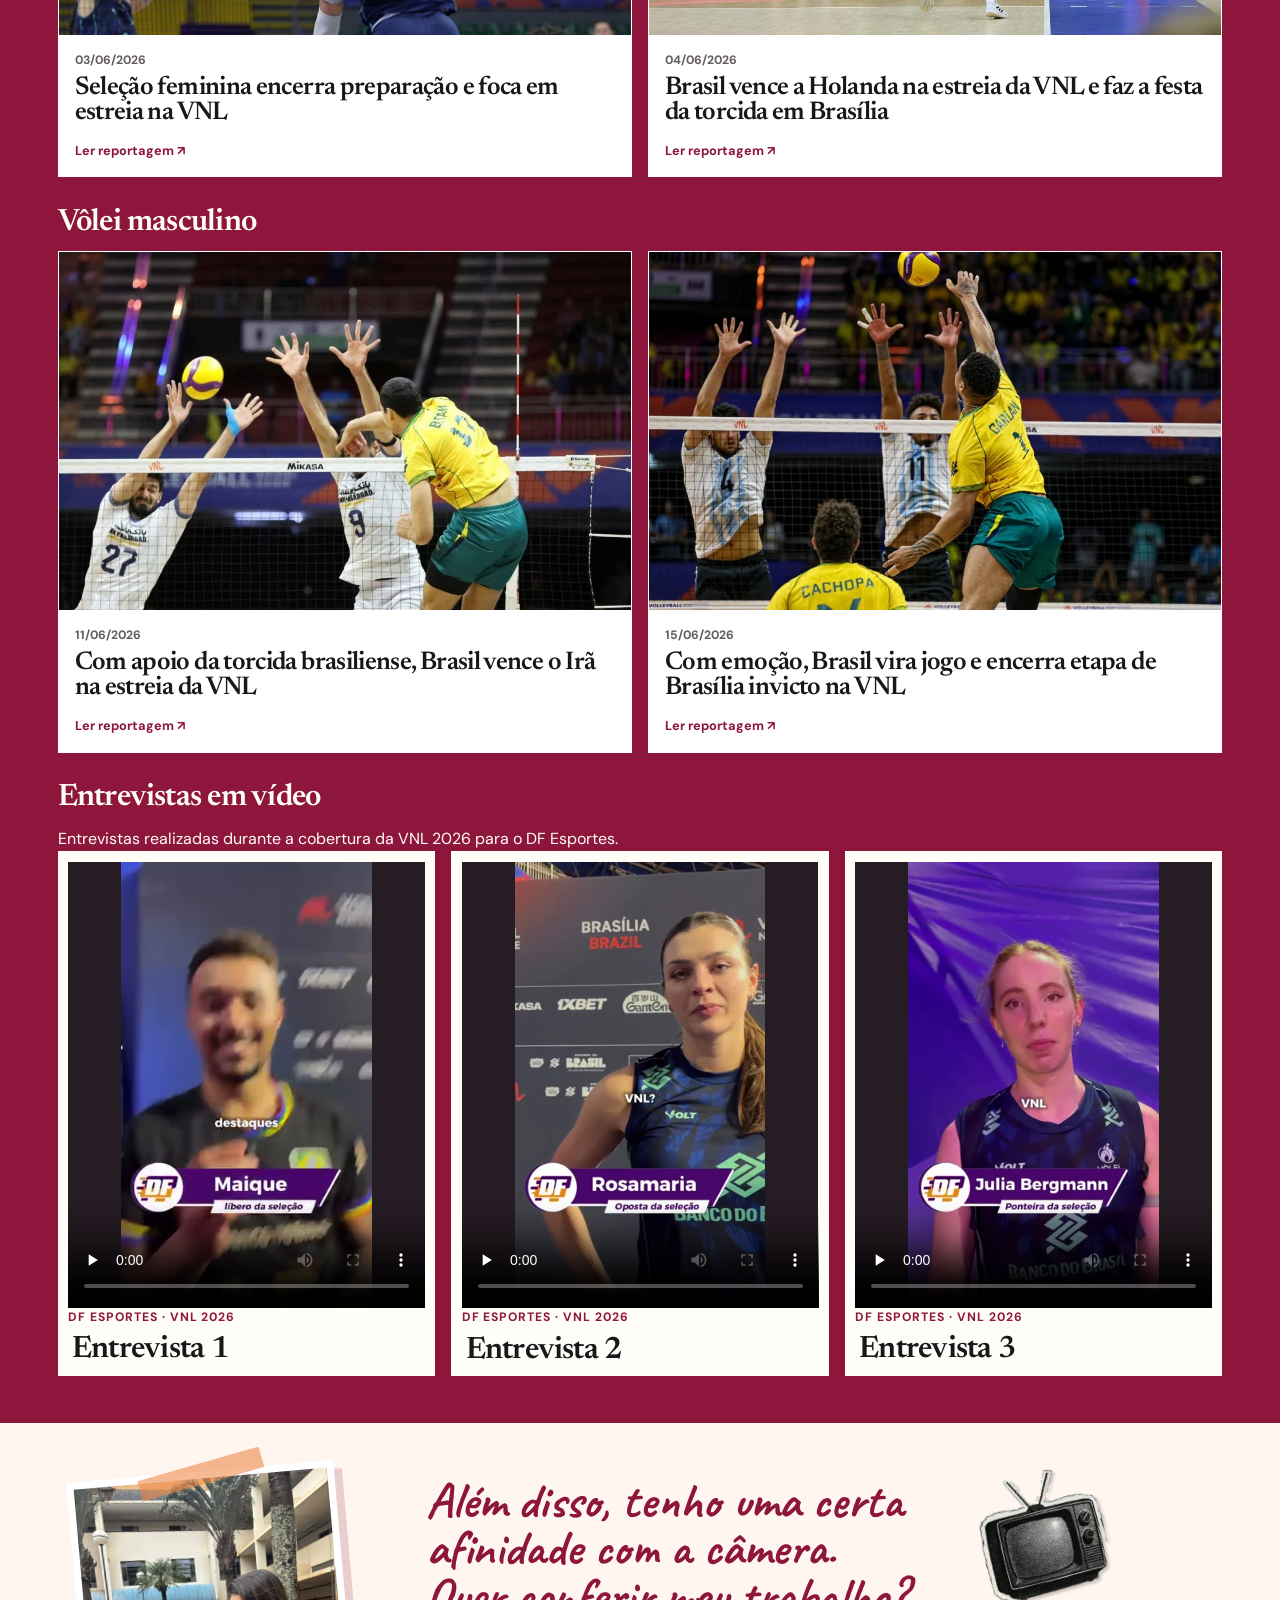
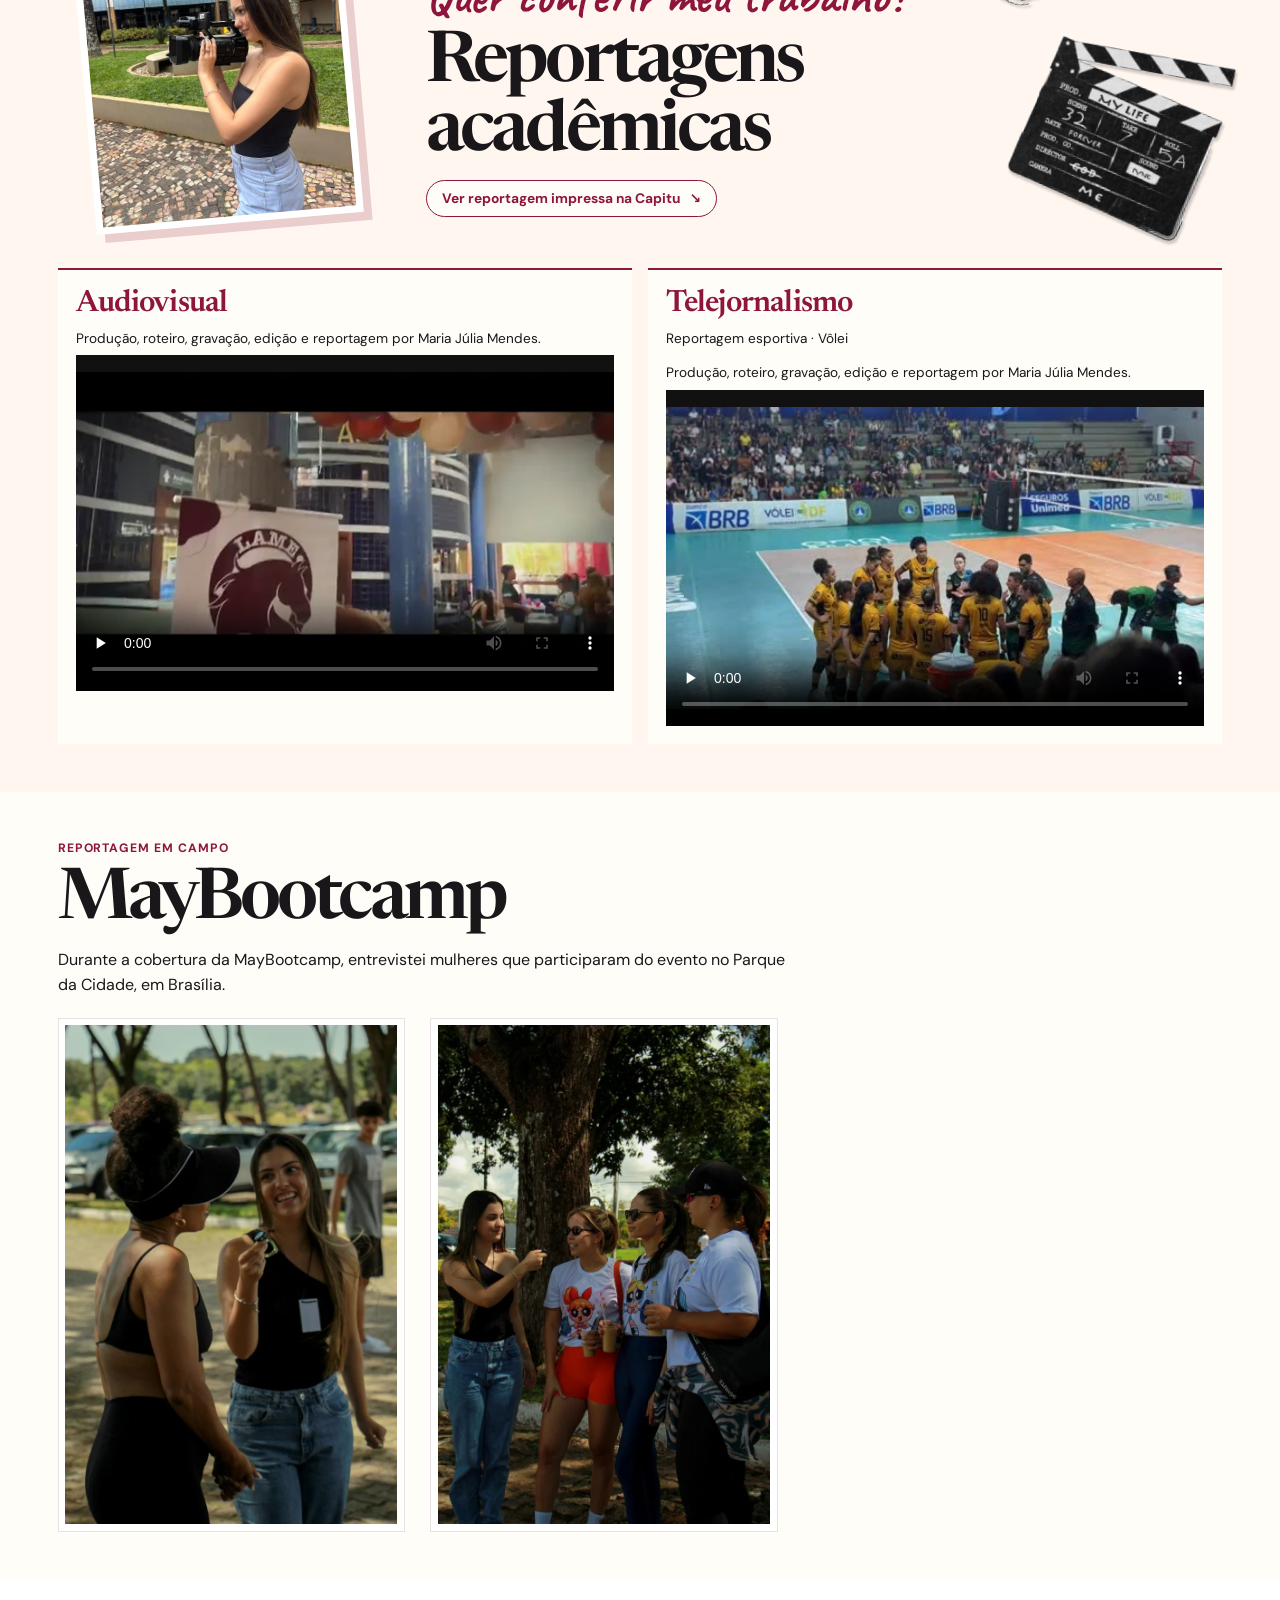
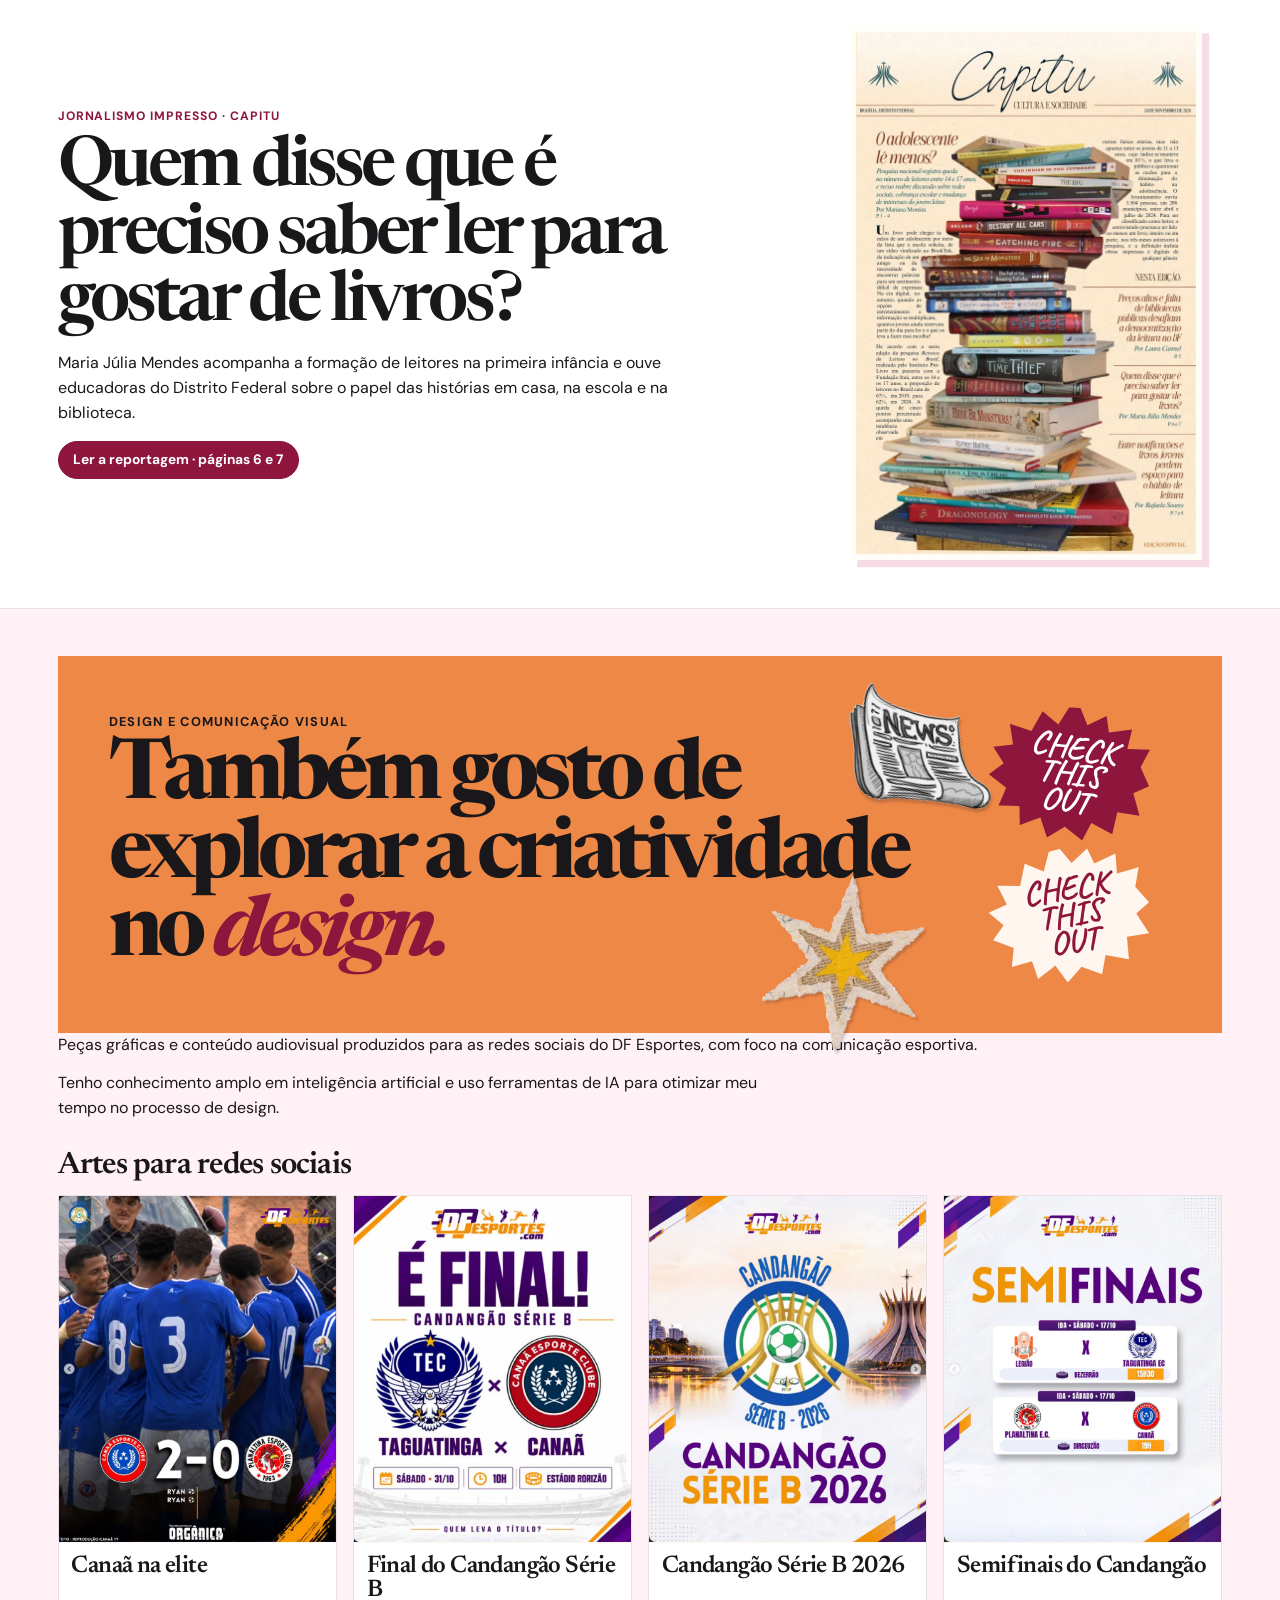
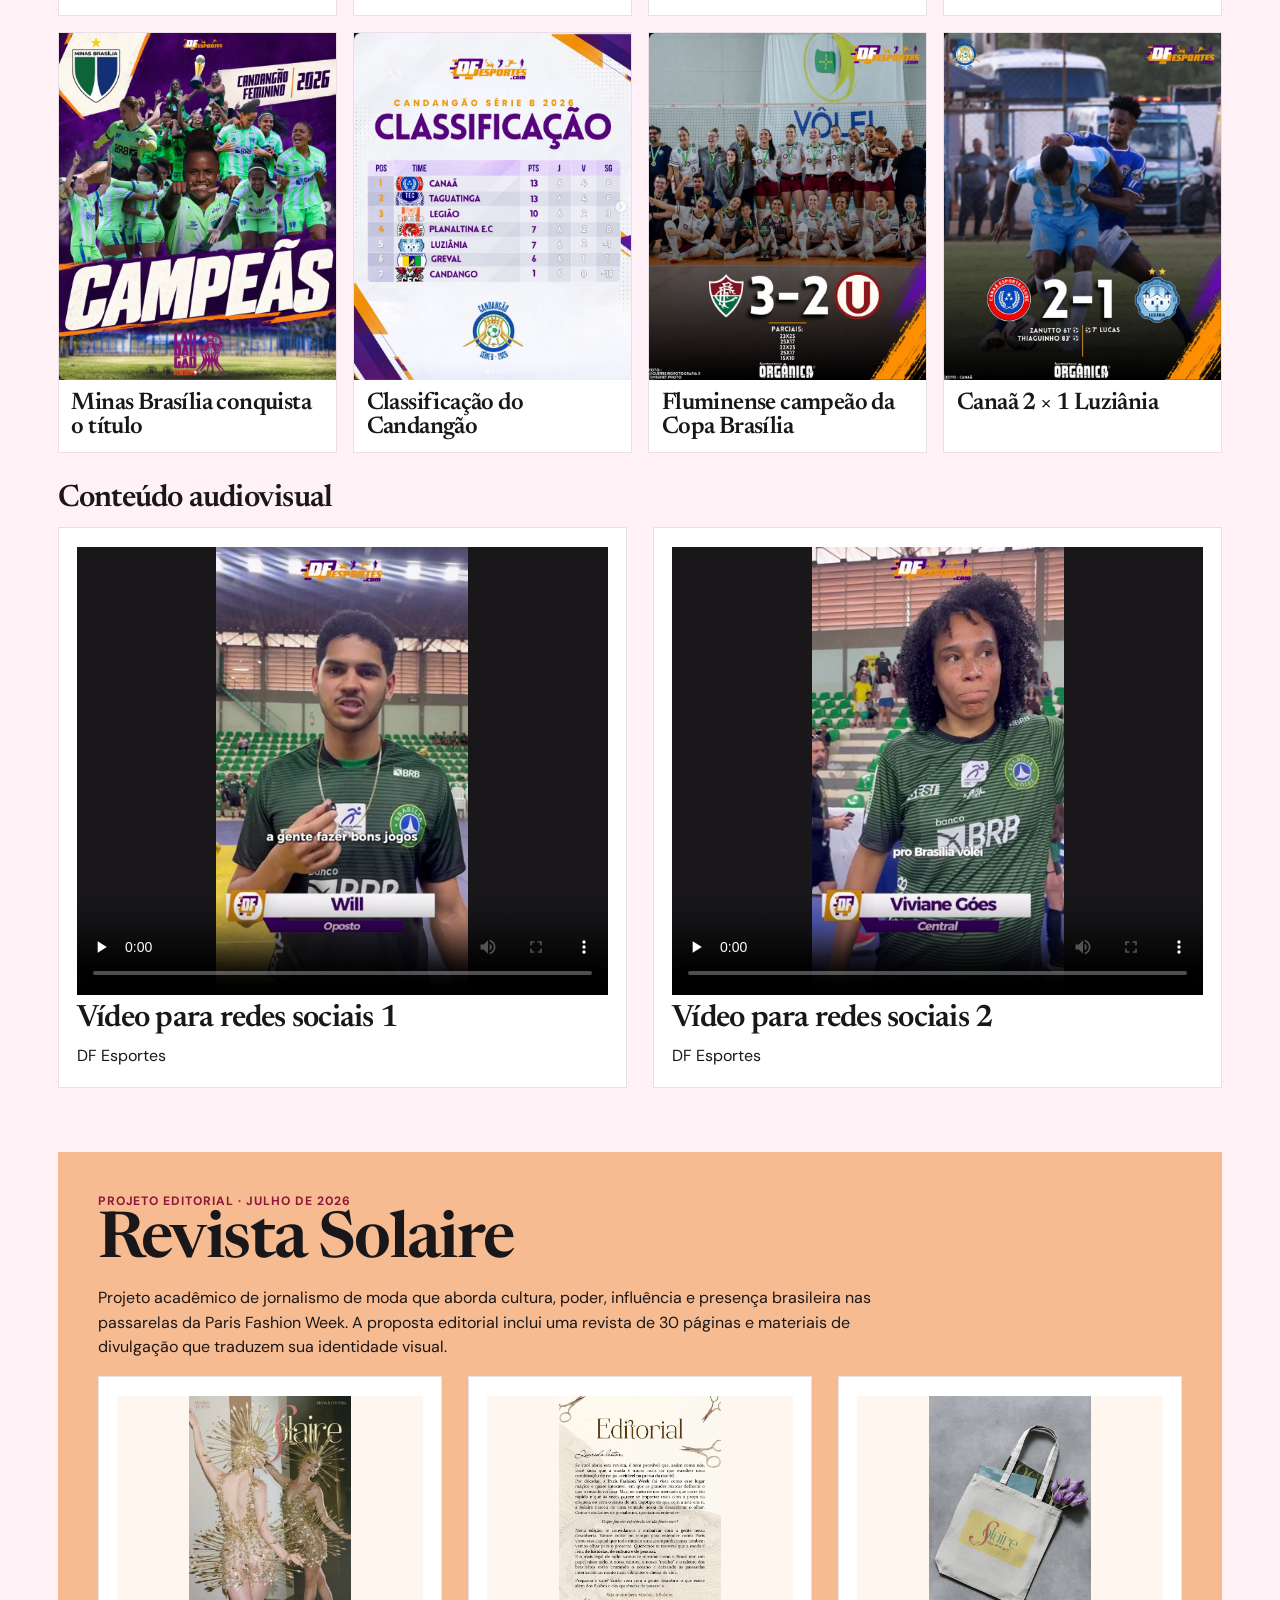
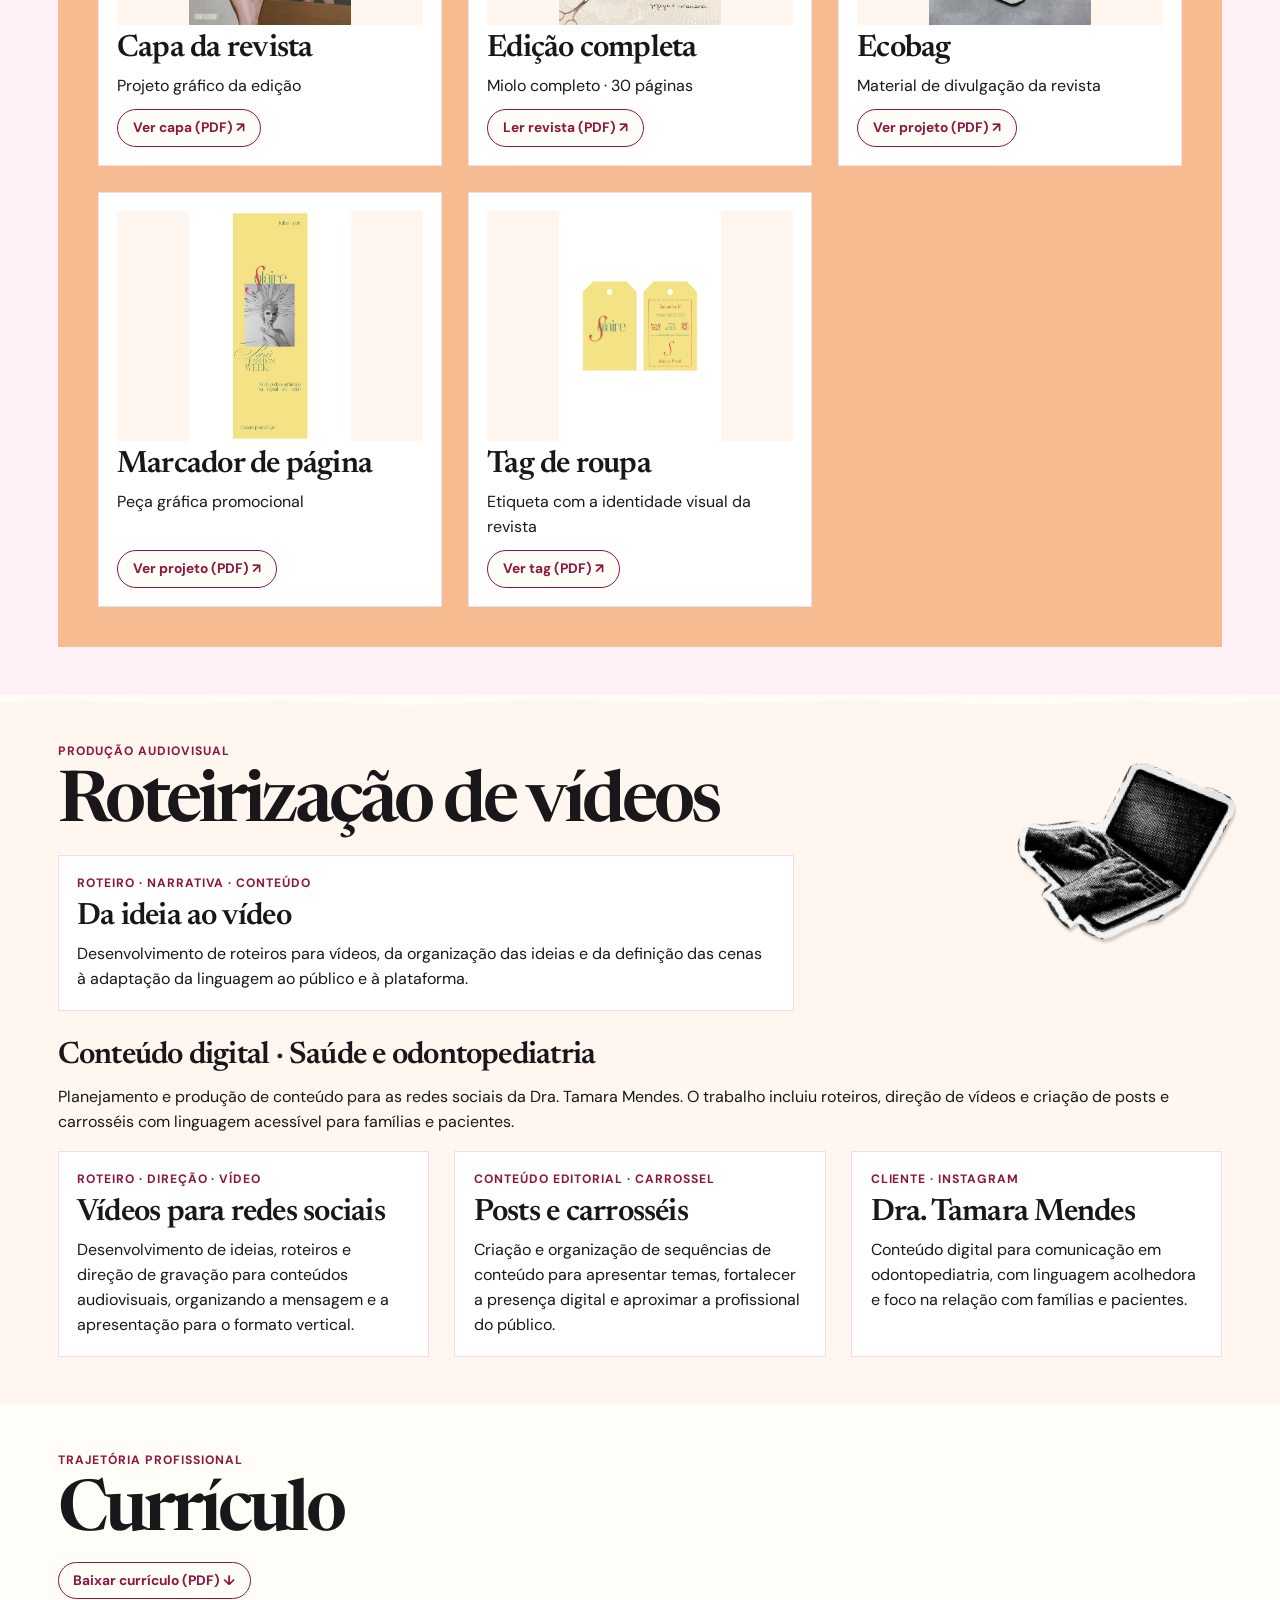
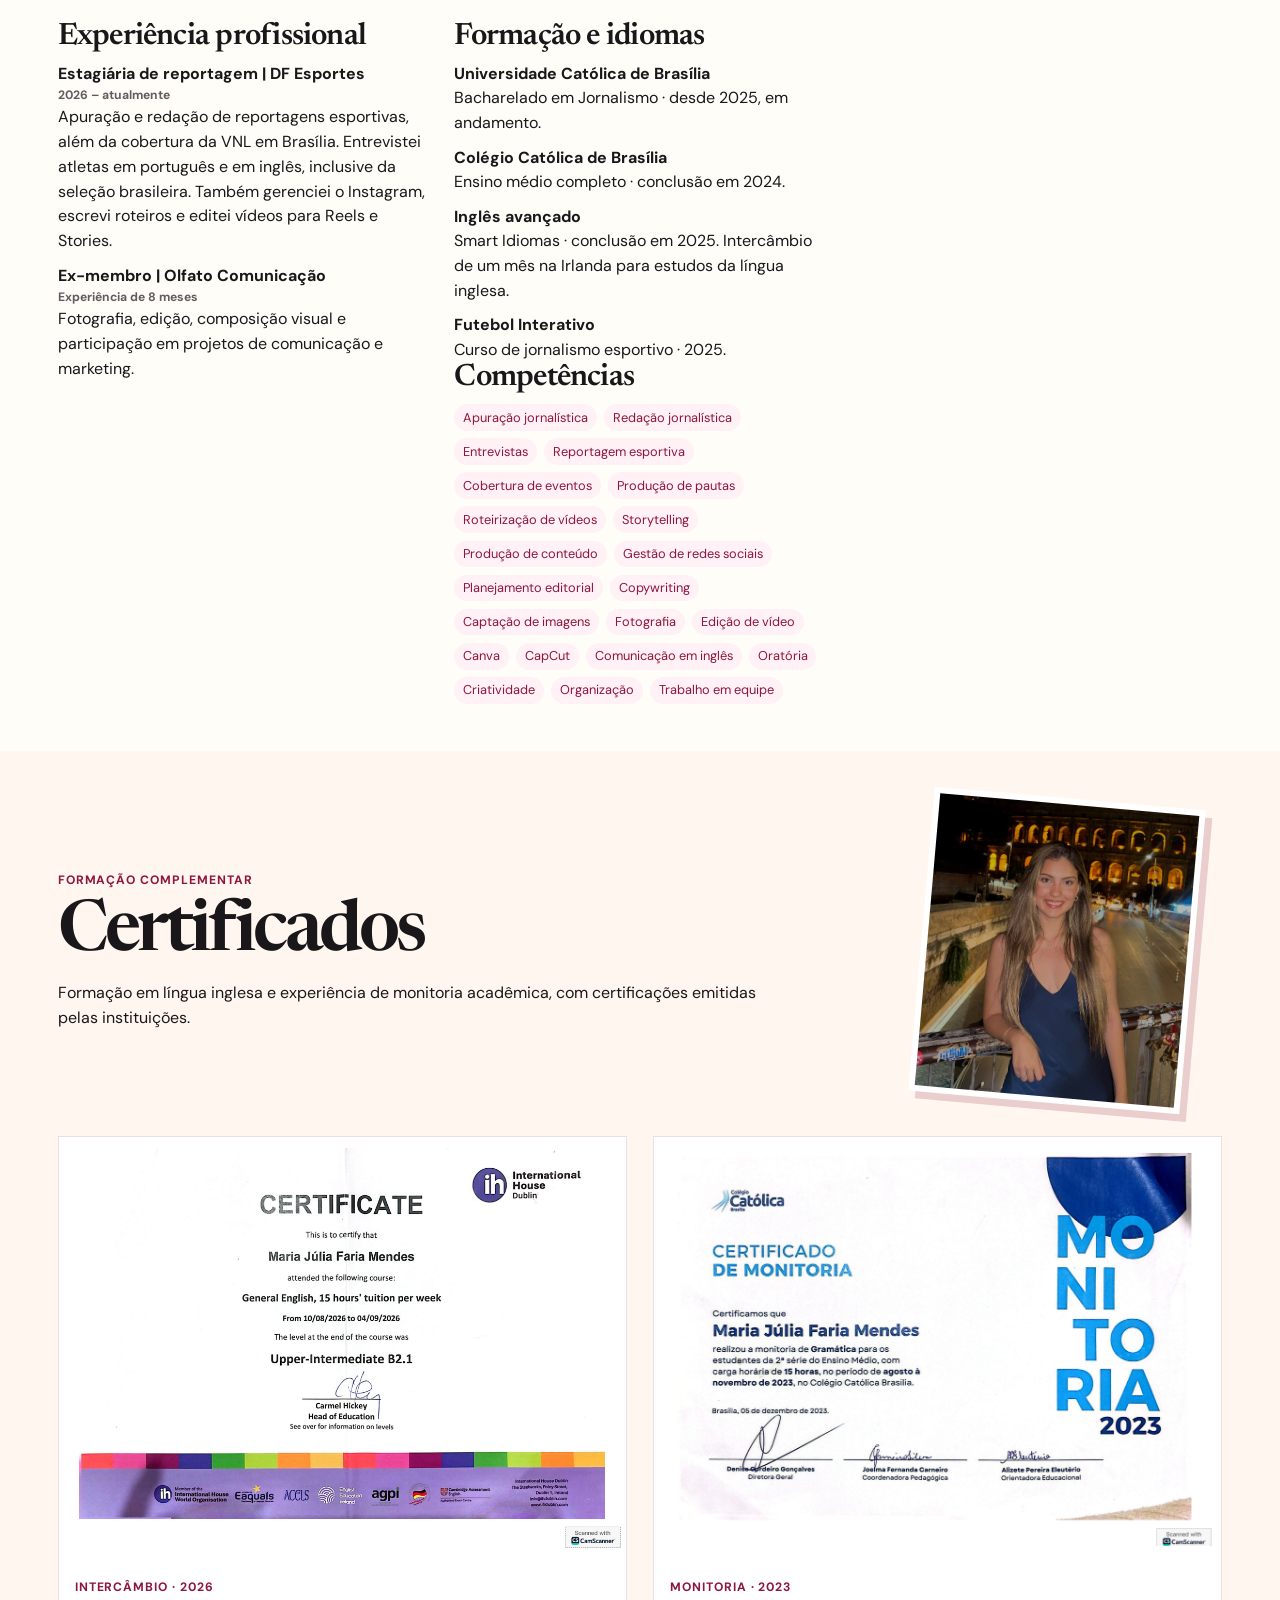
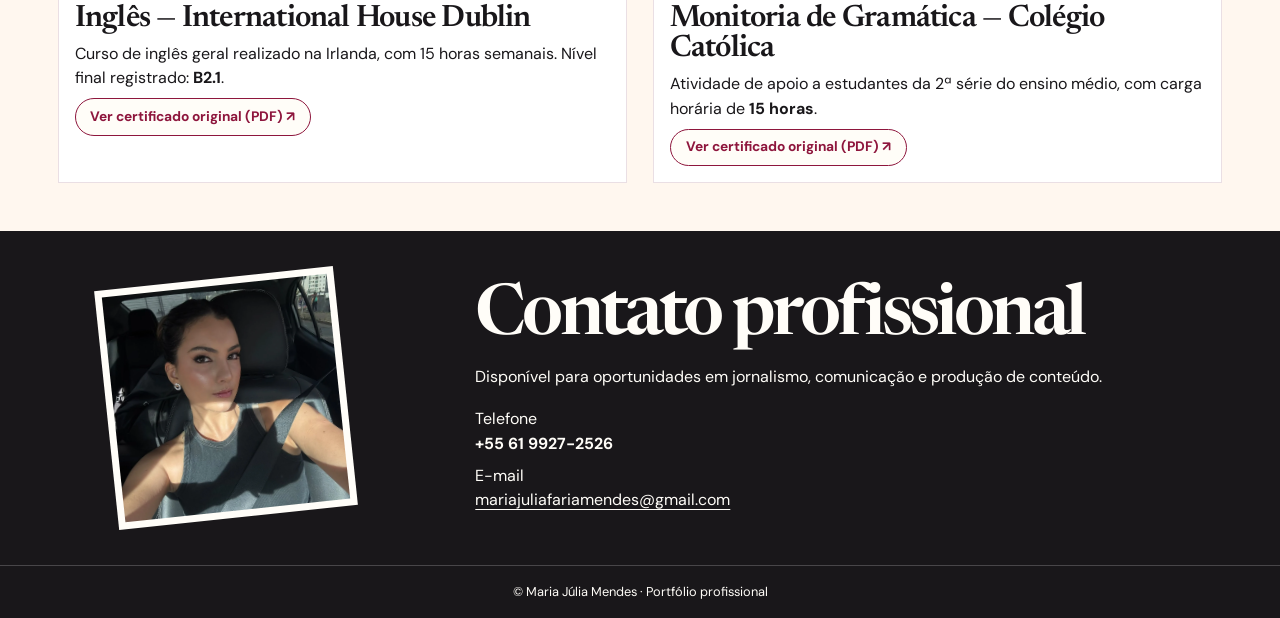
==== commit d087a4ae: "Amplia créditos, projetos Solaire, cobertura MayBootcamp e contatos" ====
--- a/index.html
+++ b/index.html
@@ -1,5 +1,5 @@
 <!doctype html>
-<html lang="pt-BR"><head><meta charset="utf-8"><meta name="viewport" content="width=device-width,initial-scale=1"><meta name="description" content="Portfólio de Maria Júlia Mendes: jornalismo esportivo, reportagens, entrevistas e comunicação digital."><title>Maria Júlia Mendes — Jornalismo e comunicação</title><link rel="preconnect" href="https://fonts.googleapis.com"><link rel="preconnect" href="https://fonts.gstatic.com" crossorigin><link href="https://fonts.googleapis.com/css2?family=DM+Sans:wght@400;500;600;700&amp;family=Newsreader:ital,opsz,wght@0,6..72,400;0,6..72,600;0,6..72,700;1,6..72,500&amp;display=swap" rel="stylesheet"><link rel="stylesheet" href="editorial.css?v=abertura-rosa"></head><body id="top"><a class="skip" href="#conteudo">Pular para o conteúdo</a><header><a href="#top" class="masthead">Maria Júlia Mendes</a><button class="menu-toggle" type="button" aria-label="Abrir menu" aria-controls="site-nav" aria-expanded="false" hidden>
+<html lang="pt-BR"><head><meta charset="utf-8"><meta name="viewport" content="width=device-width,initial-scale=1"><meta name="description" content="Portfólio de Maria Júlia Mendes: jornalismo esportivo, reportagens, entrevistas e comunicação digital."><title>Maria Júlia Mendes — Jornalismo e comunicação</title><link rel="preconnect" href="https://fonts.googleapis.com"><link rel="preconnect" href="https://fonts.gstatic.com" crossorigin><link href="https://fonts.googleapis.com/css2?family=DM+Sans:wght@400;500;600;700&amp;family=Newsreader:ital,opsz,wght@0,6..72,400;0,6..72,600;0,6..72,700;1,6..72,500&amp;display=swap" rel="stylesheet"><link rel="stylesheet" href="editorial.css?v=solaire-maybootcamp"></head><body id="top"><a class="skip" href="#conteudo">Pular para o conteúdo</a><header><a href="#top" class="masthead">Maria Júlia Mendes</a><button class="menu-toggle" type="button" aria-label="Abrir menu" aria-controls="site-nav" aria-expanded="false" hidden>
   <span class="menu-icon" aria-hidden="true"></span>
 </button><nav id="site-nav" aria-label="Navegação"><a href="#prazer">Prazer!</a><a href="#reportagens">Reportagens</a><a href="#cobertura">Coberturas</a><a href="#reportagem-academica">Reportagens acadêmicas</a><a href="#projetos">Projetos</a><a href="#designs">Design</a><a href="#certificados">Certificados</a><a href="#curriculo">Currículo</a><a href="#contato">Contato</a></nav></header><main id="conteudo">
 <section id="prazer" class="intro-rosa" aria-labelledby="intro-name">
@@ -66,7 +66,15 @@
     </svg><svg class="sticker-art academic-tv" viewbox="467 497.533 216.66 217.467" aria-hidden="true" focusable="false">
       <defs><clippath id="recorte-tv"><path d="M537.339 500L541 499.533L543 501.274L545 503.269L547.103 504L549.066 503L551 505.332L552.493 508L553.894 511L555.468 513L556.493 516L557.063 519L554.761 520L555 523.19L556.493 526L558 528.338L559 531.175L560.493 534L561.894 537L563.486 539L564.664 542L565.894 545L567.486 547L569 549.268L571.099 550L573.379 549L575.87 551L579 551.507L583 551.76L584.238 549L581 548.335L581.291 546L583.105 544L584.521 541L586.377 540L589 541.741L591.105 540L592.507 537L594 534.137L593.792 532L595.274 530L597.106 528L599 525.145L599.251 522L597.533 520L598.155 517L600 516.32L603 517.238L603 514.761L600.637 513L602 510.175L603 507.338L604.514 505L606.106 503L608 500.533L611.805 501L614 502.103L617.821 503L620.65 504L621.474 507L620 509.668L618.493 512L617 514.809L615.884 517L614 519.855L612.882 522L611.479 525L610 527.777L608.71 530L607 532.783L605.842 535L604 537.628L602 539.001L602.39 537L604 534.228L604.759 531L606.284 529L608.129 527L609.279 524L608 521.259L605.731 523L604 525.81L603.243 529L601.726 531L599.894 533L598 535.855L596.884 538L595.512 541L597 543.743L599.044 543L598.881 546L597 548.903L597.732 551L600 552.507L603 553.339L606.822 554L610 554.339L613 553.526L617 553.34L621 553.34L625 553.321L628 552.354L632 552.34L635 553.102L638 552.545L641 553.335L645 553.354L648.821 554L651.822 555L655 555.526L658 556.354L661 557.507L663.668 559L666 560.335L669 561.321L672 562.103L675 563.285L676.884 566L678 568.191L679.72 571L680.66 574L680.873 578L680.873 580L680.66 584L680.66 588L680.66 592L681 595.178L681.66 599L681.66 603L680.897 606L680.66 610L680.66 614L680.66 618L680 621.82L679.644 625L679.644 629L679.576 633L679.642 637L679 640.82L678.644 644L678 647.717L676.413 647L676.356 643L676 639.588L676.509 637L677.424 634L677.371 630L677.356 626L677.352 622L677.322 618L676.787 615L674 613.762L673 616.621L672.66 620L672.66 624L671.897 627L671.66 631L671.66 635L672 638.412L671.511 641L671.474 645L670.679 648L670.66 652L670 655.822L669.66 659L669.66 663L669.66 667L669.646 671L668.679 674L668.646 678L667.679 681L666.884 684L665 686.715L662.805 688L659.825 689L657 690.474L654 691.493L651.727 693L649.908 695L648.884 698L647.66 701L645 702.66L641.589 703L639 702.933L637 704.467L633 704.66L629.195 704L627 702.897L623.822 703L620.14 703L618 703.475L614 703.66L610 703.66L606 703.66L602 703.66L598 703.66L594 703.66L590 703.66L586 703.66L582 703.66L578 703.66L574 703.66L570 703.66L566 703.66L562 703.66L558 703.66L554 703.493L550 703.66L546 703.222L542 703.66L538 703.493L534 703.66L531 702.921L528 703.166L525 702.697L522 703.664L519 704.631L516 703.679L512 703.646L509 702.486L507 700.731L504 699.474L501.191 698L499 696.716L497 694.894L494.514 693L493.105 690L491.13 688L488.339 687L486.274 685L484.145 683L482 681.716L480 679.726L478.116 677L477.34 674L477.34 670L477.34 666L477.34 662L477.34 658L477.354 654L478.321 651L477.545 648L478.321 645L478.34 641L478.34 637L478.34 633L478.34 629L479 625.14L478.545 623L479.321 620L479.34 616L479.354 612L480.321 609L480.34 605L480.34 601L481.079 598L481 595.357L480.257 593L477.743 593L476 595.809L474.878 598L473.472 601L473 603.174L473.648 607L473.648 611L472.889 614L473.633 617L473.648 621L472.892 624L472.66 628L472.66 632L472.667 636L473.454 639L472.642 642L471.683 645L472.645 648L473 651.189L472.883 654L472.455 658L472 660.147L472.644 664L472.656 668L472.644 672L472.467 676L472 678.101L473.199 681L476 682.911L477 685.139L478.887 688L480.725 690L483 691.352L487 691.552L489 693.108L491 695.146L492.894 698L494.725 700L496.717 702L499 703.103L501 703.311L503 705.273L505.802 707L508 708.138L512 708.34L515 709.109L519 709.526L522 710.541L523 712.364L520.189 713L517 712.474L514 711.657L510 711.645L507.156 710L504.202 709L501 708.234L499 706.894L496.28 705L494.152 703L492 701.884L489 700.486L487.106 698L485.274 696L483.15 694L481 692.862L478 691.655L476.514 689L475 686.721L473 684.716L471.139 682L469.534 680L469.533 676L470.356 673L470.11 669L470 666.189L470.337 663L469.367 660L469.348 656L470 652.178L470 649.866L469 647.429L469.352 644L470.109 641L470.333 637L469.354 634L469.34 630L470 626.179L470 623.571L471 621.134L471 618.586L471.371 616L470.374 613L471.337 610L471 606.586L471.113 604L471 601.222L472 598.186L473 595.178L473 592.573L474 590.133L474.354 587L475 583.379L475.321 580L474.545 577L475.525 574L476.339 571L475.545 568L476.321 565L477.116 562L479 559.273L480.508 557L482 554.93L485 555.092L487 553.274L489 551.514L491.338 550L495 549.34L499 549.092L501 547.766L505 547.778L508 546.782L511 547.127L513 547.127L516 546.781L518.141 547L521.662 547L524 548.321L527.428 548L529.868 549L532.427 549L535 549.788L538 550.761L542 550.354L545 551.488L549 551.339L552 550.755L556 550.239L556 547.68L554.507 545L553.336 542L552.116 539L551.092 536L549.514 534L548 531.727L546.354 529L545.507 526L544.336 523L543.106 520L541.532 518L540.507 515L539.116 512L538 509.809L536.507 507L535.354 504L536.285 501Z"></path></clippath></defs>
       <image href="assets/recortes/tv.jpg" width="736" height="1308" clip-path="url(#recorte-tv)"></image>
-    </svg></div><div class="academic-media"><article class="media-story"><h3>Audiovisual</h3><p class="video-title">Edição de vídeo por Maria Júlia Mendes.</p><video style="display:block;width:100%;max-height:75vh;background:#111" controls playsinline preload="none" aria-label="Reportagem acadêmica de Maria Júlia Mendes" src="reportagem-faculdade.mp4" poster="assets/editorial/reportagem-faculdade.webp"></video></article><article class="media-story"><h3>Telejornalismo</h3><p class="video-title" id="reportagem-volei">Reportagem esportiva · Vôlei</p><p class="video-title">Edição de vídeo por Maria Júlia Mendes.</p><video style="display:block;width:100%;max-height:75vh;background:#111" controls playsinline preload="none" poster="reportagem-volei.jpg" aria-labelledby="reportagem-volei" src="video-esporte.mp4"></video></article></div></section><section id="reportagem-capitu"><div class="capitu-copy"><div class="eyebrow">Jornalismo impresso · Capitu</div><h2>Quem disse que é preciso saber ler para gostar de livros?</h2><p>Maria Júlia Mendes acompanha a formação de leitores na primeira infância e ouve educadoras do Distrito Federal sobre o papel das histórias em casa, na escola e na biblioteca.</p><a class="btn" href="capitu.html#page=6">Ler a reportagem · páginas 6 e 7</a></div><a href="capitu.html" aria-label="Abrir a edição original da Capitu" class="capitu-cover"><img src="capitu-capa.jpg" loading="lazy" alt="Capa da Capitu com uma pilha de livros e a manchete O adolescente lê menos?"></a></section><section id="designs"><div class="design-lead">
+    </svg></div><div class="academic-media"><article class="media-story"><h3>Audiovisual</h3><p class="video-title">Produção, roteiro, gravação, edição e reportagem por Maria Júlia Mendes.</p><video style="display:block;width:100%;max-height:75vh;background:#111" controls playsinline preload="none" aria-label="Reportagem acadêmica de Maria Júlia Mendes" src="reportagem-faculdade.mp4" poster="assets/editorial/reportagem-faculdade.webp"></video></article><article class="media-story"><h3>Telejornalismo</h3><p class="video-title" id="reportagem-volei">Reportagem esportiva · Vôlei</p><p class="video-title">Produção, roteiro, gravação, edição e reportagem por Maria Júlia Mendes.</p><video style="display:block;width:100%;max-height:75vh;background:#111" controls playsinline preload="none" poster="reportagem-volei.jpg" aria-labelledby="reportagem-volei" src="video-esporte.mp4"></video></article></div></section><section id="maybootcamp" aria-labelledby="maybootcamp-title">
+  <div class="eyebrow">Reportagem em campo</div>
+  <h2 id="maybootcamp-title">MayBootcamp</h2>
+  <p>Durante a cobertura da MayBootcamp, entrevistei mulheres que participaram do evento no Parque da Cidade, em Brasília.</p>
+  <div class="maybootcamp-photos">
+    <figure><img src="assets/projetos/maybootcamp-entrevista.webp" width="733" height="1100" alt="Maria Júlia com um microfone durante uma entrevista individual na MayBootcamp" loading="lazy"></figure>
+    <figure><img src="assets/projetos/maybootcamp-participantes.webp" width="733" height="1100" alt="Maria Júlia entrevistando um grupo de participantes da MayBootcamp" loading="lazy"></figure>
+  </div>
+</section><section id="reportagem-capitu"><div class="capitu-copy"><div class="eyebrow">Jornalismo impresso · Capitu</div><h2>Quem disse que é preciso saber ler para gostar de livros?</h2><p>Maria Júlia Mendes acompanha a formação de leitores na primeira infância e ouve educadoras do Distrito Federal sobre o papel das histórias em casa, na escola e na biblioteca.</p><a class="btn" href="capitu.html#page=6">Ler a reportagem · páginas 6 e 7</a></div><a href="capitu.html" aria-label="Abrir a edição original da Capitu" class="capitu-cover"><img src="capitu-capa.jpg" loading="lazy" alt="Capa da Capitu com uma pilha de livros e a manchete O adolescente lê menos?"></a></section><section id="designs"><div class="design-lead">
   <div>
     <h2>Design e comunicação visual</h2>
     <p>Também gosto de explorar a criatividade no <em>design.</em></p>
@@ -79,7 +87,7 @@
     </svg><svg class="sticker-art design-news" viewbox="347.526 12 354.119 250" aria-hidden="true" focusable="false">
       <defs><clippath id="recorte-jornal-desenhado"><path d="M379.339 14L382.398 14L383.884 17L385 19.1907L386.731 22L388.486 24L390 26.2733L391.894 29L393.726 31L395.855 33L398 34.2796L400.668 36L403 37.507L405.668 39L408 40.3354L411 41.507L414 42.5254L417 43.5254L420 44.3537L423 45.3214L426 46.1029L429.822 47L433 47.3396L436.822 48L440 48.3399L443 49.1029L447 49.3396L450.822 50L454 50.3396L458 50.3396L462 50.5258L465 51.3392L469 51.3396L473 51.3396L477 51.5258L480 52.3392L484 52.3396L488 52.3396L492 52.3396L496 52.3396L500 52.3396L504 52.3396L508 52.3396L512 52.3396L516 52.3396L520 52.3392L523 51.5258L527 51.3396L531 51.1029L534 50.3399L538 50.3211L541 49.3541L545 49.3211L548 48.3541L552 48.3211L555 47.3541L559 47.1029L562 46.3214L565 45.3356L568 44.3356L571 43.3356L574 42.1162L576.191 41L579 39.507L581.273 38L583.339 36L587 35.5398L588 37.5701L587.66 41L587.66 45L587.661 49L588.474 52L588.897 56L589.897 59L591 61.1907L592.474 64L593.493 67L594.884 70L596 72.1948L597 75.1747L598.474 78L599.474 81L600 84.1782L601 87.1786L602 90.1786L603 93.1786L603.897 97L605 99.1907L606.493 102L607.665 105L609 107.332L610.493 110L611.884 113L613 115.145L614.884 118L616 120.145L617.884 123L619 125.145L620.894 128L622.486 130L624 132.273L625.894 135L627.486 137L629 139.273L631 141.274L633 143.274L635 145.274L637 147.274L639 149.274L641 151.274L643 153.106L645.855 155L648 156.116L650.855 158L653 159.116L656 160.336L659 161.336L662 162.336L665 163.336L668 164.321L671 165.103L674 166.103L677 167.116L680 168.336L682.855 170L685 171.116L687.726 173L689.726 175L691.716 177L693 179.145L695 181.333L696.72 184L697.897 187L698.897 190L699.646 193L698.679 196L698.474 200L697.647 203L697 206.431L695.486 209L693.731 211L692 213.667L690 215.726L688 217.486L685 218.884L682.809 220L680 221.474L677 222.493L674 223.884L671 224.66L667 224.66L663 224.66L659 224.66L655 224.679L652 225.194L648 225.66L644 225.66L640 225.66L636 225.66L632 225.66L628 225.679L625 226.646L621 226.66L617 226.897L614 227.66L610 227.897L607 228.66L603 228.661L600 229.474L596 229.679L593 230.646L589 230.66L585.822 231L582 231.66L578 231.661L575 232.474L571 232.897L568 233.661L565 234.474L561 234.897L558 235.66L554 235.897L551 236.897L548 237.66L544 237.897L541 238.66L537.822 239L534 239.897L531 240.66L527 240.897L524 241.66L520 241.897L517 242.679L514 243.646L510 243.679L507 244.646L504 245.474L500 245.897L497 246.897L494 247.679L491 248.646L488 249.475L485 250.493L482 251.646L479 252.493L476 253.884L473.6 255L470.674 256L467.825 257L465 258.493L462 259.631L459 258.698L456 259.646L452 259.646L448.409 260L446 259.679L442 259.194L439 258.678L436 257.897L432.572 258L430.133 257L427.179 256L424.338 255L422 253.486L420 251.894L417.145 250L415 248.716L413 246.726L411 244.726L409 242.726L407.106 240L405.284 238L404 235.855L402.116 233L401 230.855L399.116 228L398 225.809L396.28 223L395.103 220L394 217.805L393 214.825L391.526 212L390.525 209L389.525 206L388.525 203L387.525 200L386.526 197L386 193.822L385 190.821L384.103 187L383.321 184L382.336 181L381.354 178L380.526 175L380.103 171L379 168.805L378 165.821L377 162.821L376 159.821L375 156.821L374 153.821L373 150.825L371.507 148L370.336 145L369.336 142L368.116 139L367.103 136L366 133.809L364.507 131L363.116 128L362 125.855L360.354 123L359.279 120L358 117.855L356.526 115L355.532 112L355 108.867L354 106.373L353.279 104L352.339 101L351.525 98L350.525 95L349.526 92L350.35 89L353.13 88L355.092 86L355 82.8217L354.34 79L355.285 76L357.092 74L357.34 70L359 67.3588L363 67.3541L366 68.3211L370 68.5065L373 67.1301L373.321 64L372.354 61L372.321 57L371.354 54L371.34 50L371.34 46L371.34 42L371.34 38L371.34 34L372.103 31L372.526 27L373.526 24L375 21.1747L376 18.1949L377.284 16L379.339 14Z"></path></clippath></defs>
       <image href="assets/recortes/jornal-desenhado.jpg" width="736" height="1308" clip-path="url(#recorte-jornal-desenhado)"></image>
-    </svg></div><p>Peças gráficas e conteúdo audiovisual produzidos para as redes sociais do DF Esportes, com foco na comunicação esportiva.</p><h3 class="vnl-heading" id="artes">Artes para redes sociais</h3><div class="design-grid"><article class="design-card"><a class="design-preview" href="design-232136.jpg" target="_blank" rel="noopener" aria-label="Ampliar arte: Canaã na elite"><img src="design-232136.jpg" alt="Canaã na elite" loading="lazy"></a><div class="design-caption"><h3>Canaã na elite</h3></div></article><article class="design-card"><a class="design-preview" href="design-232143.jpg" target="_blank" rel="noopener" aria-label="Ampliar arte: Final do Candangão Série B"><img src="design-232143.jpg" alt="Final do Candangão Série B" loading="lazy"></a><div class="design-caption"><h3>Final do Candangão Série B</h3></div></article><article class="design-card"><a class="design-preview" href="design-232214.jpg" target="_blank" rel="noopener" aria-label="Ampliar arte: Candangão Série B 2026"><img src="design-232214.jpg" alt="Candangão Série B 2026" loading="lazy"></a><div class="design-caption"><h3>Candangão Série B 2026</h3></div></article><article class="design-card"><a class="design-preview" href="design-232230.jpg" target="_blank" rel="noopener" aria-label="Ampliar arte: Semifinais do Candangão"><img src="design-232230.jpg" alt="Semifinais do Candangão" loading="lazy"></a><div class="design-caption"><h3>Semifinais do Candangão</h3></div></article><article class="design-card"><a class="design-preview" href="design-232250.jpg" target="_blank" rel="noopener" aria-label="Ampliar arte: Minas Brasília conquista o título"><img src="design-232250.jpg" alt="Minas Brasília conquista o título" loading="lazy"></a><div class="design-caption"><h3>Minas Brasília conquista o título</h3></div></article><article class="design-card"><a class="design-preview" href="design-232255.jpg" target="_blank" rel="noopener" aria-label="Ampliar arte: Classificação do Candangão"><img src="design-232255.jpg" alt="Classificação do Candangão" loading="lazy"></a><div class="design-caption"><h3>Classificação do Candangão</h3></div></article><article class="design-card"><a class="design-preview" href="design-232306.jpg" target="_blank" rel="noopener" aria-label="Ampliar arte: Fluminense campeão da Copa Brasília"><img src="design-232306.jpg" alt="Fluminense campeão da Copa Brasília" loading="lazy"></a><div class="design-caption"><h3>Fluminense campeão da Copa Brasília</h3></div></article><article class="design-card"><a class="design-preview" href="design-232324.jpg" target="_blank" rel="noopener" aria-label="Ampliar arte: Canaã 2 × 1 Luziânia"><img src="design-232324.jpg" alt="Canaã 2 × 1 Luziânia" loading="lazy"></a><div class="design-caption"><h3>Canaã 2 × 1 Luziânia</h3></div></article></div><h3 class="vnl-heading">Conteúdo audiovisual</h3><div class="design-videos"><article class="card"><video controls playsinline preload="none" src="design-video-01.mp4" poster="assets/editorial/design-video-01.webp"></video><h3>Vídeo para redes sociais 1</h3><p>DF Esportes</p></article><article class="card"><video controls playsinline preload="none" src="design-video-02.mp4" poster="assets/editorial/design-video-02.webp"></video><h3>Vídeo para redes sociais 2</h3><p>DF Esportes</p></article></div><div class="solaire-project" id="solaire"><div class="eyebrow">Projeto editorial · Julho de 2026</div><h3>Revista Solaire</h3><p>Projeto acadêmico de jornalismo de moda que aborda cultura, poder, influência e presença brasileira nas passarelas da Paris Fashion Week. A proposta editorial inclui uma revista de 30 páginas e materiais de divulgação que traduzem sua identidade visual.</p><div class="grid solaire-grid"><article class="card"><img src="solaire-editorial.jpg" alt="Página editorial da revista Solaire" loading="lazy"><h3>Edição completa</h3><p>Miolo completo · 30 páginas</p><a class="btn alt" href="solaire-revista.pdf" target="_blank" rel="noopener">Ler revista (PDF) ↗</a></article><article class="card"><img src="solaire-ecobag.jpg" alt="Ecobag com identidade visual Solaire" loading="lazy"><h3>Ecobag</h3><p>Material de divulgação da revista</p><a class="btn alt" href="solaire-ecobag.pdf" target="_blank" rel="noopener">Ver projeto (PDF) ↗</a></article><article class="card"><img src="solaire-marcador.jpg" alt="Marcador de página amarelo da revista Solaire" loading="lazy"><h3>Marcador de página</h3><p>Peça gráfica promocional</p><a class="btn alt" href="solaire-marcador.pdf" target="_blank" rel="noopener">Ver projeto (PDF) ↗</a></article></div></div></section>
+    </svg></div><p>Peças gráficas e conteúdo audiovisual produzidos para as redes sociais do DF Esportes, com foco na comunicação esportiva.</p><p>Tenho conhecimento amplo em inteligência artificial e uso ferramentas de IA para otimizar meu tempo no processo de design.</p><h3 class="vnl-heading" id="artes">Artes para redes sociais</h3><div class="design-grid"><article class="design-card"><a class="design-preview" href="design-232136.jpg" target="_blank" rel="noopener" aria-label="Ampliar arte: Canaã na elite"><img src="design-232136.jpg" alt="Canaã na elite" loading="lazy"></a><div class="design-caption"><h3>Canaã na elite</h3></div></article><article class="design-card"><a class="design-preview" href="design-232143.jpg" target="_blank" rel="noopener" aria-label="Ampliar arte: Final do Candangão Série B"><img src="design-232143.jpg" alt="Final do Candangão Série B" loading="lazy"></a><div class="design-caption"><h3>Final do Candangão Série B</h3></div></article><article class="design-card"><a class="design-preview" href="design-232214.jpg" target="_blank" rel="noopener" aria-label="Ampliar arte: Candangão Série B 2026"><img src="design-232214.jpg" alt="Candangão Série B 2026" loading="lazy"></a><div class="design-caption"><h3>Candangão Série B 2026</h3></div></article><article class="design-card"><a class="design-preview" href="design-232230.jpg" target="_blank" rel="noopener" aria-label="Ampliar arte: Semifinais do Candangão"><img src="design-232230.jpg" alt="Semifinais do Candangão" loading="lazy"></a><div class="design-caption"><h3>Semifinais do Candangão</h3></div></article><article class="design-card"><a class="design-preview" href="design-232250.jpg" target="_blank" rel="noopener" aria-label="Ampliar arte: Minas Brasília conquista o título"><img src="design-232250.jpg" alt="Minas Brasília conquista o título" loading="lazy"></a><div class="design-caption"><h3>Minas Brasília conquista o título</h3></div></article><article class="design-card"><a class="design-preview" href="design-232255.jpg" target="_blank" rel="noopener" aria-label="Ampliar arte: Classificação do Candangão"><img src="design-232255.jpg" alt="Classificação do Candangão" loading="lazy"></a><div class="design-caption"><h3>Classificação do Candangão</h3></div></article><article class="design-card"><a class="design-preview" href="design-232306.jpg" target="_blank" rel="noopener" aria-label="Ampliar arte: Fluminense campeão da Copa Brasília"><img src="design-232306.jpg" alt="Fluminense campeão da Copa Brasília" loading="lazy"></a><div class="design-caption"><h3>Fluminense campeão da Copa Brasília</h3></div></article><article class="design-card"><a class="design-preview" href="design-232324.jpg" target="_blank" rel="noopener" aria-label="Ampliar arte: Canaã 2 × 1 Luziânia"><img src="design-232324.jpg" alt="Canaã 2 × 1 Luziânia" loading="lazy"></a><div class="design-caption"><h3>Canaã 2 × 1 Luziânia</h3></div></article></div><h3 class="vnl-heading">Conteúdo audiovisual</h3><div class="design-videos"><article class="card"><video controls playsinline preload="none" src="design-video-01.mp4" poster="assets/editorial/design-video-01.webp"></video><h3>Vídeo para redes sociais 1</h3><p>DF Esportes</p></article><article class="card"><video controls playsinline preload="none" src="design-video-02.mp4" poster="assets/editorial/design-video-02.webp"></video><h3>Vídeo para redes sociais 2</h3><p>DF Esportes</p></article></div><div class="solaire-project" id="solaire"><div class="eyebrow">Projeto editorial · Julho de 2026</div><h3>Revista Solaire</h3><p>Projeto acadêmico de jornalismo de moda que aborda cultura, poder, influência e presença brasileira nas passarelas da Paris Fashion Week. A proposta editorial inclui uma revista de 30 páginas e materiais de divulgação que traduzem sua identidade visual.</p><div class="grid solaire-grid"><article class="card"><img src="assets/projetos/solaire-capa.webp" alt="Capa da Revista Solaire" loading="lazy"><h3>Capa da revista</h3><p>Projeto gráfico da edição</p><a class="btn alt" href="solaire-capa.pdf" target="_blank" rel="noopener">Ver capa (PDF) ↗</a></article><article class="card"><img src="solaire-editorial.jpg" alt="Página editorial da revista Solaire" loading="lazy"><h3>Edição completa</h3><p>Miolo completo · 30 páginas</p><a class="btn alt" href="solaire-revista.pdf" target="_blank" rel="noopener">Ler revista (PDF) ↗</a></article><article class="card"><img src="solaire-ecobag.jpg" alt="Ecobag com identidade visual Solaire" loading="lazy"><h3>Ecobag</h3><p>Material de divulgação da revista</p><a class="btn alt" href="solaire-ecobag.pdf" target="_blank" rel="noopener">Ver projeto (PDF) ↗</a></article><article class="card"><img src="solaire-marcador.jpg" alt="Marcador de página amarelo da revista Solaire" loading="lazy"><h3>Marcador de página</h3><p>Peça gráfica promocional</p><a class="btn alt" href="solaire-marcador.pdf" target="_blank" rel="noopener">Ver projeto (PDF) ↗</a></article><article class="card"><img src="assets/projetos/solaire-tag-roupa.webp" alt="Frente e verso da tag amarela da Solaire" loading="lazy"><h3>Tag de roupa</h3><p>Etiqueta com a identidade visual da revista</p><a class="btn alt" href="solaire-tag-roupa.pdf" target="_blank" rel="noopener">Ver tag (PDF) ↗</a></article></div></div></section>
 <section id="projetos"><div class="eyebrow">Produção audiovisual</div><h2>Roteirização de vídeos</h2><div class="grid"><article class="card"><div class="eyebrow">Roteiro · Narrativa · Conteúdo</div><h3>Da ideia ao vídeo</h3><p>Desenvolvimento de roteiros para vídeos, da organização das ideias e da definição das cenas à adaptação da linguagem ao público e à plataforma.</p></article></div><h3 class="vnl-heading">Conteúdo digital · Saúde e odontopediatria</h3><p>Planejamento e produção de conteúdo para as redes sociais da Dra. Tamara Mendes. O trabalho incluiu roteiros, direção de vídeos e criação de posts e carrosséis com linguagem acessível para famílias e pacientes.</p><div class="grid"><article class="card"><div class="eyebrow">Roteiro · Direção · Vídeo</div><h3>Vídeos para redes sociais</h3><p>Desenvolvimento de ideias, roteiros e direção de gravação para conteúdos audiovisuais, organizando a mensagem e a apresentação para o formato vertical.</p></article><article class="card"><div class="eyebrow">Conteúdo editorial · Carrossel</div><h3>Posts e carrosséis</h3><p>Criação e organização de sequências de conteúdo para apresentar temas, fortalecer a presença digital e aproximar a profissional do público.</p></article><article class="card"><div class="eyebrow">Cliente · Instagram</div><h3>Dra. Tamara Mendes</h3><p>Conteúdo digital para comunicação em odontopediatria, com linguagem acolhedora e foco na relação com famílias e pacientes.</p></article></div><svg class="sticker-art project-laptop" viewbox="44 78 649 579" aria-hidden="true" focusable="false">
       <defs><clippath id="recorte-laptop"><path d="M46 387L54 361L77 347L121 343L171 323L218 306L249 303L273 304L294 289L302 255L318 195L330 136L339 102L353 91L396 80L418 85L433 89L454 91L490 102L530 104L571 114L613 111L633 117L668 124L684 138L691 157L690 181L682 205L671 247L657 290L644 330L626 389L612 433L601 478L581 505L552 531L533 556L489 574L439 611L402 643L377 655L337 650L305 640L286 621L278 631L267 647L249 640L213 616L194 598L179 578L157 563L162 540L180 521L159 517L135 501L95 480L71 467L54 445L46 417Z"></path></clippath></defs>
       <image href="assets/recortes/laptop.jpg" width="736" height="736" clip-path="url(#recorte-laptop)"></image>
@@ -97,7 +105,10 @@
 <div class="certificate-caption"><div class="eyebrow">Monitoria · 2023</div><h3>Monitoria de Gramática — Colégio Católica</h3><p>Atividade de apoio a estudantes da 2ª série do ensino médio, com carga horária de <strong>15 horas</strong>.</p><a class="btn alt" href="certificado-monitoria-gramatica.pdf" target="_blank" rel="noopener">Ver certificado original (PDF) ↗</a></div>
 </article>
 </div></section>
-<section id="contato" class="contact-panel"><figure><img src="assets/maria-car.webp" alt="Retrato de Maria Júlia" loading="lazy"></figure><div><h2>Contato profissional</h2><p>Disponível para oportunidades em jornalismo, comunicação e produção de conteúdo.</p><a class="btn" href="mailto:mariajuliafariamendes@gmail.com">Enviar e-mail ↗</a></div></section></main><footer>© Maria Júlia Mendes · Portfólio profissional</footer>
+<section id="contato" class="contact-panel"><figure><img src="assets/maria-car.webp" alt="Retrato de Maria Júlia" loading="lazy"></figure><div><h2>Contato profissional</h2><p>Disponível para oportunidades em jornalismo, comunicação e produção de conteúdo.</p><address class="contact-details">
+  <span>Telefone <strong>+55 61 9927-2526</strong></span>
+  <span>E-mail <a href="mailto:mariajuliafariamendes@gmail.com">mariajuliafariamendes@gmail.com</a></span>
+</address></div></section></main><footer>© Maria Júlia Mendes · Portfólio profissional</footer>
 <script>
 const articles=[["Vôlei","Brasília Vôlei vence primeiro set, mas sofre virada do Praia Clube","https://dfesportes.com/brasilia-volei-vence-primeiro-set-mas-sofre-virada-do-praia-clube/","assets/reportagem-brasilia-volei-vence-primeiro-set-mas-sofre-virada-do-praia-club.webp","2026-11-07"],["Futebol","Canaã reage no fim, vence Taguatinga nos pênaltis e conquista o Candangão Série B","https://dfesportes.com/canaa-reage-no-fim-vence-taguatinga-nos-penaltis-e-conquista-o-candangao-serie-b/","assets/reportagem-canaa-reage-no-fim-vence-taguatinga-nos-penaltis-e-conquista-o-c.webp","2026-10-31"],["Vôlei","Brasília Vôlei faz jogo duro no início, mas perde para o Osasco na estreia da Superliga","https://dfesportes.com/brasilia-volei-faz-jogo-duro-no-inicio-mas-perde-para-o-osasco-na-estreia-da-superliga/","assets/reportagem-brasilia-volei-faz-jogo-duro-no-inicio-mas-perde-para-o-osasco-n.webp","2026-10-20"],["Vôlei","Fluminense segura reação do Brasília Vôlei e vence duelo quente na Copa Brasília","https://dfesportes.com/fluminense-segura-reacao-do-brasilia-volei-e-vence-duelo-quente-na-copa-brasilia/","assets/reportagem-fluminense-segura-reacao-do-brasilia-volei-e-vence-duelo-quente-.webp","2026-10-03"],["Vôlei","Universitário aproveita erros do Minas e vence por 3 a 0 na Copa Brasília de Vôlei","https://dfesportes.com/universitario-aproveita-erros-do-minas-e-vence-por-3-a-0-na-copa-brasilia-de-volei/","assets/reportagem-universitario-aproveita-erros-do-minas-e-vence-por-3-a-0-na-copa.webp","2026-10-03"],["Outros esportes","Peladas da Vila vence o Abarka e conquista o Candangão de Futsal 2026","https://dfesportes.com/peladas-da-vila-vence-o-abarka-e-conquista-o-candangao-de-futsal-2026/","assets/reportagem-peladas-da-vila-vence-o-abarka-e-conquista-o-candangao-de-futsal.webp","2026-09-30"],["Outros esportes","Ceilândia Beach Soccer feminino vai disputar a World Winners Cup 2026, na Turquia","https://dfesportes.com/ceilandia-beach-soccer-feminino-vai-disputar-a-world-winners-cup-2026-na-turquia/","assets/reportagem-ceilandia-beach-soccer-feminino-vai-disputar-a-world-winners-cup.webp","2026-09-30"],["Vôlei","Brasília Vôlei apresenta categorias que integram o projeto","https://dfesportes.com/brasilia-volei-apresenta-categorias-que-integram-o-projeto/","assets/reportagem-brasilia-volei-apresenta-categorias-que-integram-o-projeto.webp","2026-09-26"],["Vôlei","Brasília Vôlei inicia temporada 2026/2027 de olho nos playoffs da Superliga","https://dfesportes.com/brasilia-volei-inicia-temporada-2026-2027-de-olho-nos-playoffs-da-superliga/","assets/reportagem-brasilia-volei-inicia-temporada-2026-2027-de-olho-nos-playoffs-d.webp","2026-07-30"],["Futebol","Gazin Porto Velho vence o Gama e larga na frente na terceira fase da Série D","https://dfesportes.com/gazin-porto-velho-vence-o-gama-e-larga-na-frente-na-terceira-fase-da-serie-d/","assets/reportagem-gazin-porto-velho-vence-o-gama-e-larga-na-frente-na-terceira-fas.webp","2026-07-04"],["Futebol","Capital goleia a Aparecidense no JK, garante classificação e segue vivo na Série D","https://dfesportes.com/capital-goleia-a-aparecidense-no-jk-garante-classificacao-e-segue-vivo-na-serie-d/","assets/reportagem-capital-goleia-a-aparecidense-no-jk-garante-classificacao-e-segu.webp","2026-06-27"],["Vôlei","Com emoção, Brasil vira jogo e encerra etapa de Brasília invicto na VNL","https://dfesportes.com/com-emocao-brasil-vira-jogo-e-encerra-etapa-de-brasilia-invicto-na-vnl/","assets/reportagem-com-emocao-brasil-vira-jogo-e-encerra-etapa-de-brasilia-invicto-na-vnl.webp","2026-06-15"],["Vôlei","Com apoio da torcida brasiliense, Brasil vence o Irã na estreia da VNL","https://dfesportes.com/com-apoio-da-torcida-brasiliense-brasil-vence-o-ira-na-estreia-da-vnl/","assets/reportagem-com-apoio-da-torcida-brasiliense-brasil-vence-o-ira-na-estreia-da-vnl.webp","2026-06-11"],["Vôlei","Brasil vence a Holanda na estreia da VNL e faz a festa da torcida em Brasília","https://dfesportes.com/brasil-vence-a-holanda-na-estreia-da-vnl-e-faz-a-festa-da-torcida-em-brasilia/","assets/reportagem-brasil-vence-a-holanda-na-estreia-da-vnl-e-faz-a-festa-da-torcida-em-brasilia.webp","2026-06-04"],["Vôlei","Seleção feminina encerra preparação e foca em estreia na VNL","https://dfesportes.com/selecao-feminina-encerra-preparacao-e-foca-em-estreia-na-vnl/","assets/reportagem-selecao-feminina-encerra-preparacao-e-foca-em-estreia-na-vnl.webp","2026-06-03"],["Futebol","Capital goleia o Operário-MT fora de casa e garante liderança do grupo na Série D","https://dfesportes.com/capital-goleia-o-operario-mt-fora-de-casa-e-garante-lideranca-do-grupo-na-serie-d/","assets/reportagem-capital-goleia-o-operario-mt-fora-de-casa-e-garante-lideranca-do.webp","2026-05-31"],["Futebol","Jacaré vence a Pantera e segue firme na briga pela classificação na Série D","https://dfesportes.com/jacare-vence-a-pantera-e-segue-firme-na-briga-pela-classificacao-na-serie-d/","assets/reportagem-jacare-vence-a-pantera-e-segue-firme-na-briga-pela-classificacao.webp","2026-05-24"],["Outros esportes","Ceilândia cai para o Dávila e se despede da Libertadores de Beach Soccer","https://dfesportes.com/ceilandia-cai-para-o-davila-e-se-despede-da-libertadores-de-beach-soccer/","assets/reportagem-ceilandia-cai-para-o-davila-e-se-despede-da-libertadores-de-beac.webp","2026-05-07"],["Outros esportes","Futebol de areia: Ceilândia busca empate heroico e leva nos pênaltis","https://dfesportes.com/futebol-de-areia-ceilandia-busca-empate-heroico-e-leva-nos-penaltis/","assets/reportagem-futebol-de-areia-ceilandia-busca-empate-heroico-e-leva-nos-penal.webp","2026-05-04"],["Futebol","Henrique Almeida decide e Gama vira sobre o Atlético-GO","https://dfesportes.com/henrique-almeida-decide-e-gama-vira-sobre-o-atletico-go/","assets/reportagem-henrique-almeida-decide-e-gama-vira-sobre-o-atletico-go.webp","2026-04-29"],["Futebol","Tudo igual no Serejão: Brasiliense e Gama empatam pela Série D","https://dfesportes.com/tudo-igual-no-serejao-brasiliense-e-gama-empatam-pela-serie-d/","assets/reportagem-tudo-igual-no-serejao-brasiliense-e-gama-empatam-pela-serie-d.webp","2026-04-26"],["Futebol","Preparação física no futebol é tema de curso em Brasília","https://dfesportes.com/preparacao-fisica-no-futebol-e-tema-de-curso-em-brasilia/","assets/reportagem-preparacao-fisica-no-futebol-e-tema-de-curso-em-brasilia.webp","2026-04-21"],["Futebol","Goiatuba vence Capital e tira time do DF da liderança do grupo","https://dfesportes.com/goiatuba-vence-capital-e-tira-time-do-df-da-lideranca-do-grupo/","assets/reportagem-goiatuba-vence-capital-e-tira-time-do-df-da-lideranca-do-grupo.webp","2026-04-19"],["Vôlei","Brasília é dominado fora de casa, perde jogo decisivo e adia sonho de volta à elite","https://dfesportes.com/brasilia-e-dominado-fora-de-casa-perde-jogo-decisivo-e-adia-sonho-de-volta-a-elite/","assets/reportagem-brasilia-e-dominado-fora-de-casa-perde-jogo-decisivo-e-adia-sonh.webp","2026-04-11"],["Futebol","Gama reage, vira e segue invicto na Copa Verde","https://dfesportes.com/gama-reage-vira-e-segue-invicto-na-copa-verde/","assets/reportagem-gama-reage-vira-e-segue-invicto-na-copa-verde.webp","2026-04-08"],["Vôlei","Tudo igual! Brasília perde e decisão vai ao jogo três","https://dfesportes.com/tudo-igual-brasilia-perde-e-decisao-vai-ao-jogo-tres/","assets/reportagem-tudo-igual-brasilia-perde-e-decisao-vai-ao-jogo-tres.webp","2026-04-06"],["Futebol","Em jogo intenso, Brasiliense empata com o Primavera e perde chance de vitória na Série D","https://dfesportes.com/em-jogo-intenso-brasiliense-empata-com-o-primavera-e-perde-chance-de-vitoria-na-serie-d/","assets/reportagem-em-jogo-intenso-brasiliense-empata-com-o-primavera-e-perde-chanc.webp","2026-04-06"],["Futebol","Gama vence a Aparecidense fora de casa na estreia da Série D","https://dfesportes.com/gama-vence-a-aparecidense-fora-de-casa-na-estreia-da-serie-d/","assets/reportagem-gama-vence-a-aparecidense-fora-de-casa-na-estreia-da-serie-d.webp","2026-04-04"],["Vôlei","Brasília Vôlei vira sobre Montes Claros e sai na frente na semifinal","https://dfesportes.com/brasilia-volei-vira-sobre-montes-claros-e-sai-na-frente-na-semifinal/","assets/reportagem-brasilia-volei-vira-sobre-montes-claros-e-sai-na-frente-na-semif.webp","2026-03-29"],["Vôlei","Brasília vence Araucária fora de casa e avança à semifinal da Superliga B","https://dfesportes.com/brasilia-vence-araucaria-fora-de-casa-e-avanca-a-semifinal-da-superliga-b/","assets/reportagem-brasilia-vence-araucaria-fora-de-casa-e-avanca-a-semifinal-da-su.webp","2026-03-23"],["Vôlei","Brasília Vôlei vence Araucária e abre vantagem nas quartas da Superliga B","https://dfesportes.com/brasilia-volei-vence-araucaria-e-abre-vantagem-nas-quartas-da-superliga-b/","assets/reportagem-brasilia-volei-vence-araucaria-e-abre-vantagem-nas-quartas-da-su.webp","2026-03-17"],["Futebol","Gama conhece seu adversário na final: Sobradinho elimina o Samambaia e garante vaga na decisão","https://dfesportes.com/gama-conhece-seu-adversario-na-final-sobradinho-elimina-o-samambaia-e-garante-vaga-na-decisao/","assets/reportagem-gama-conhece-seu-adversario-na-final-sobradinho-elimina-o-samamb.webp","2026-03-15"],["Futebol","Brasiliense marca cedo, segura pressão e vence o Samambaia","https://dfesportes.com/brasiliense-marca-cedo-segura-pressao-e-vence-o-samambaia/","assets/reportagem-brasiliense-marca-cedo-segura-pressao-e-vence-o-samambaia.webp","2026-02-01"],["Futebol","Paranoá bate Brasília com gol de Renê Silva em contra-ataque","https://dfesportes.com/paranoa-bate-brasilia-com-gol-de-rene-silva-em-contra-ataque/","assets/reportagem-paranoa-bate-brasilia-com-gol-de-rene-silva-em-contra-ataque.webp","2026-01-21"],["Futebol","Empate sem gols marca duelo entre Real Brasília e Brasiliense","https://dfesportes.com/empate-sem-gols-marca-duelo-entre-real-brasilia-e-brasiliense/","assets/reportagem-empate-sem-gols-marca-duelo-entre-real-brasilia-e-brasiliense.webp","2026-01-17"],["Outros esportes","Real Brasiliense amplia atuação e se torna clube multiesportivo no DF","https://dfesportes.com/real-brasiliense-amplia-atuacao-e-se-torna-clube-multiesportivo-no-df/","assets/reportagem-real-brasiliense-amplia-atuacao-e-se-torna-clube-multiesportivo-.webp","2026-01-15"]];
 const menuButton = document.querySelector('.menu-toggle');
--- a/editorial.css
+++ b/editorial.css
@@ -505,3 +505,22 @@
   .intro-camera { right: 6%; bottom: 4%; }
   .intro-sticker { right: 4%; }
 }
+
+#designs > p + p { max-width: 68ch; }
+#maybootcamp { background: var(--paper); }
+.maybootcamp-photos {
+  display: grid;
+  grid-template-columns: repeat(2, minmax(0, 1fr));
+  gap: clamp(.8rem, 2vw, 1.6rem);
+  max-width: 45rem;
+  margin-top: 1.25rem;
+}
+.maybootcamp-photos figure { padding: .4rem; background: white; border: 1px solid var(--line); }
+.maybootcamp-photos img { width: 100%; height: auto; }
+.contact-details { display: grid; gap: .45rem; font-style: normal; }
+.contact-details a, .contact-details strong { display: block; }
+.contact-details a { text-underline-offset: .24em; overflow-wrap: anywhere; }
+
+@media (max-width: 480px) {
+  .maybootcamp-photos { grid-template-columns: minmax(0, 1fr); }
+}
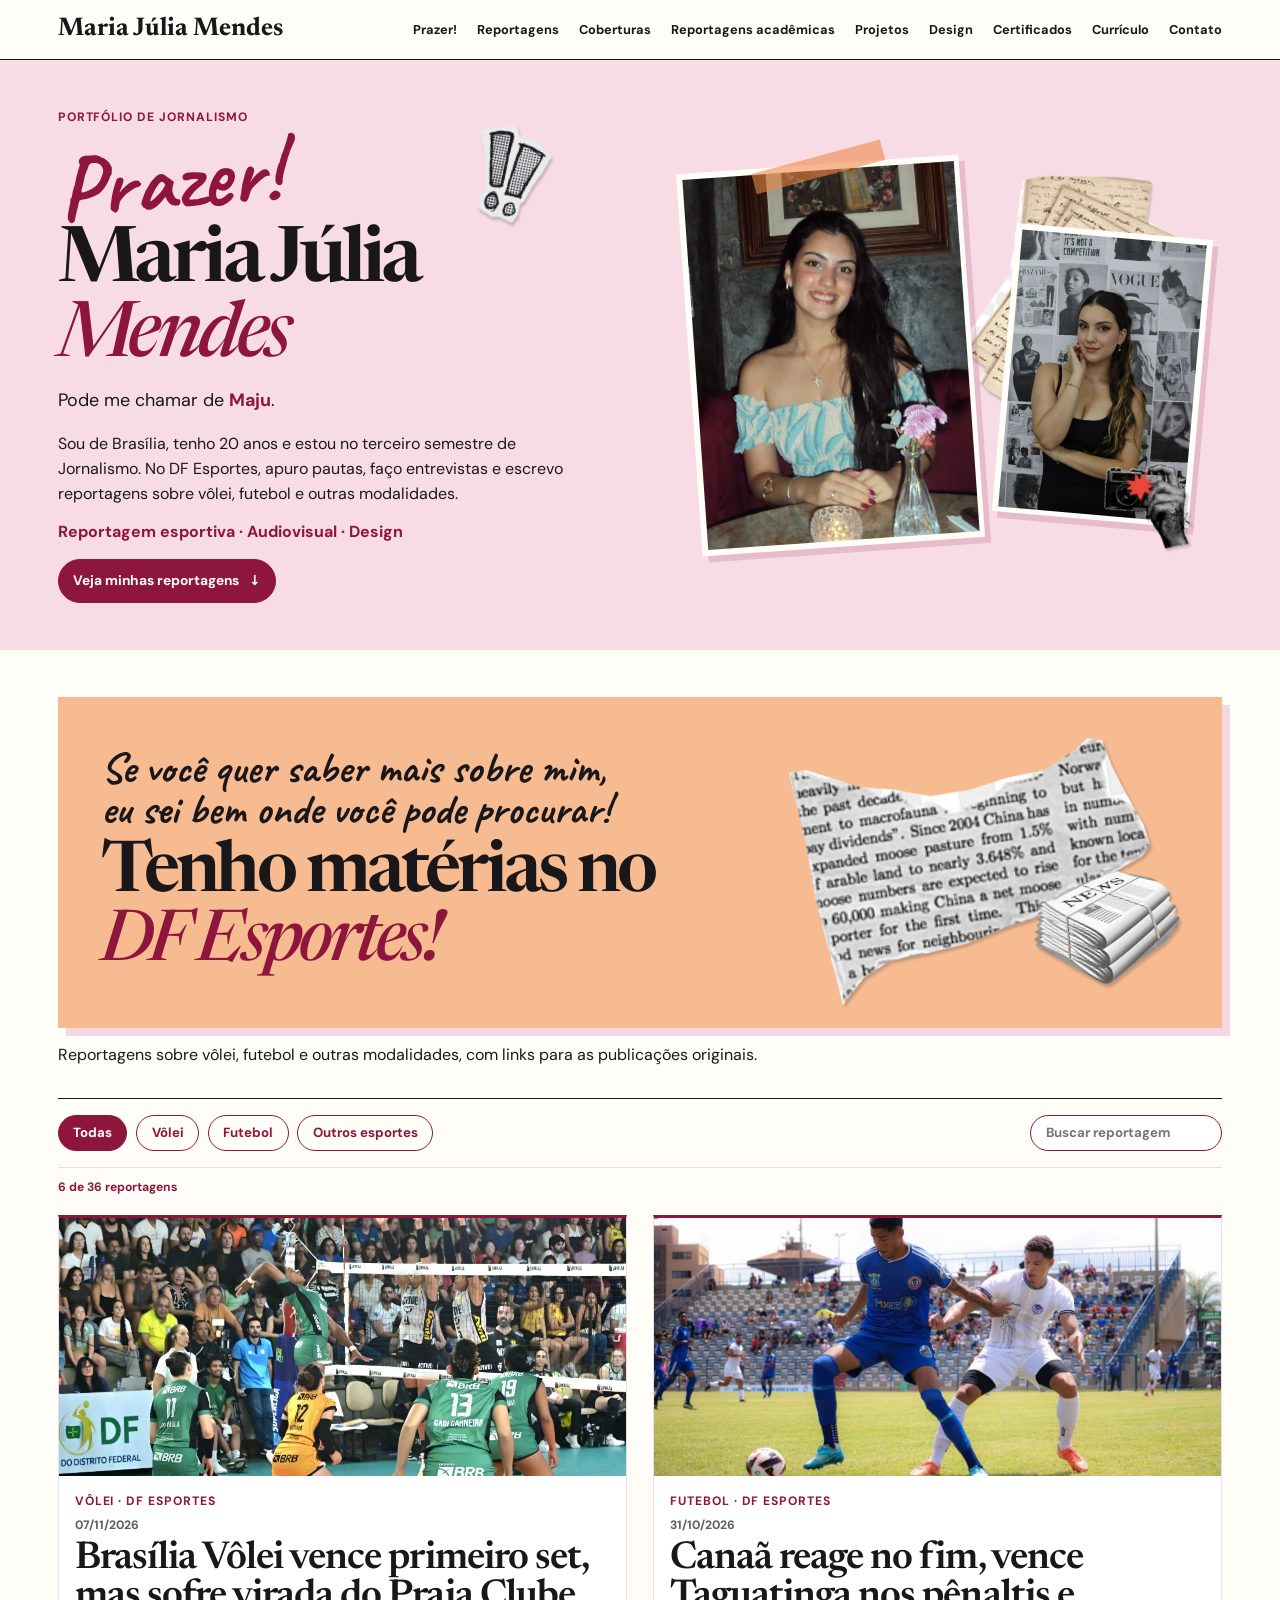
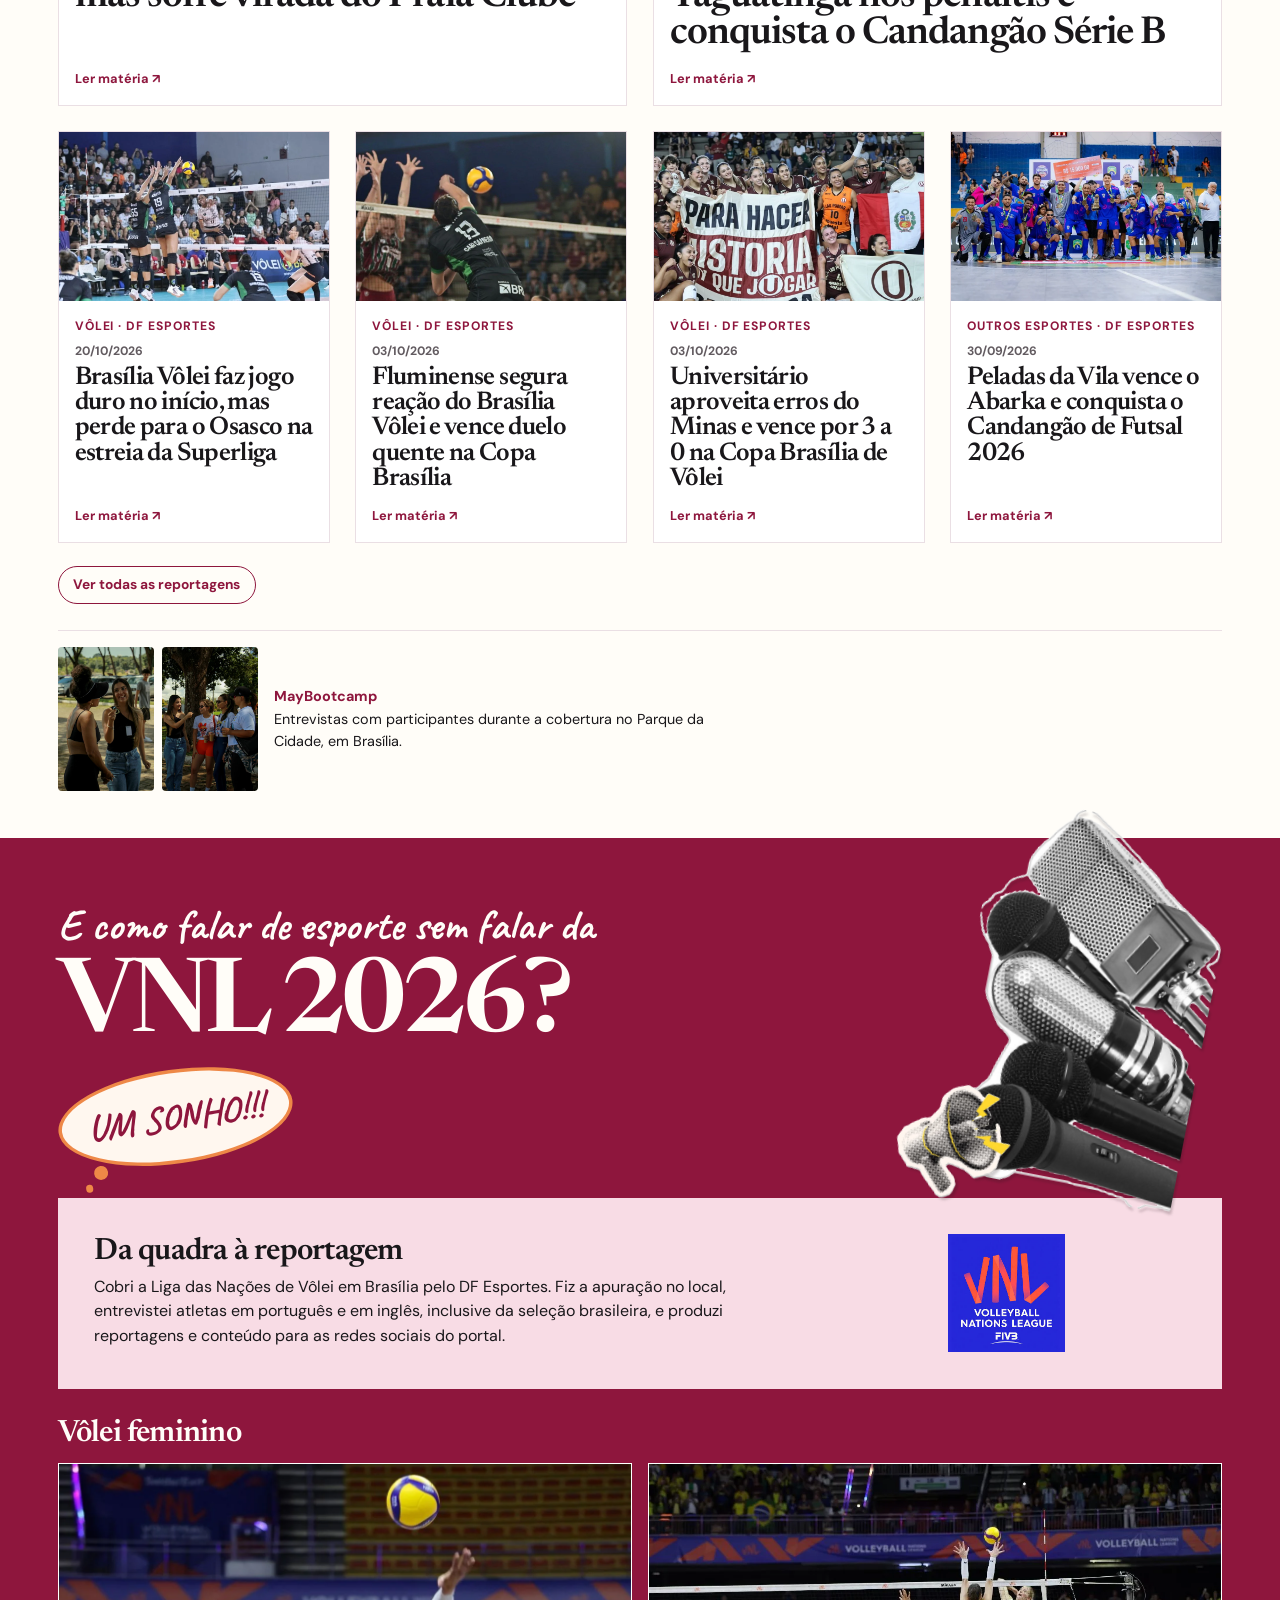
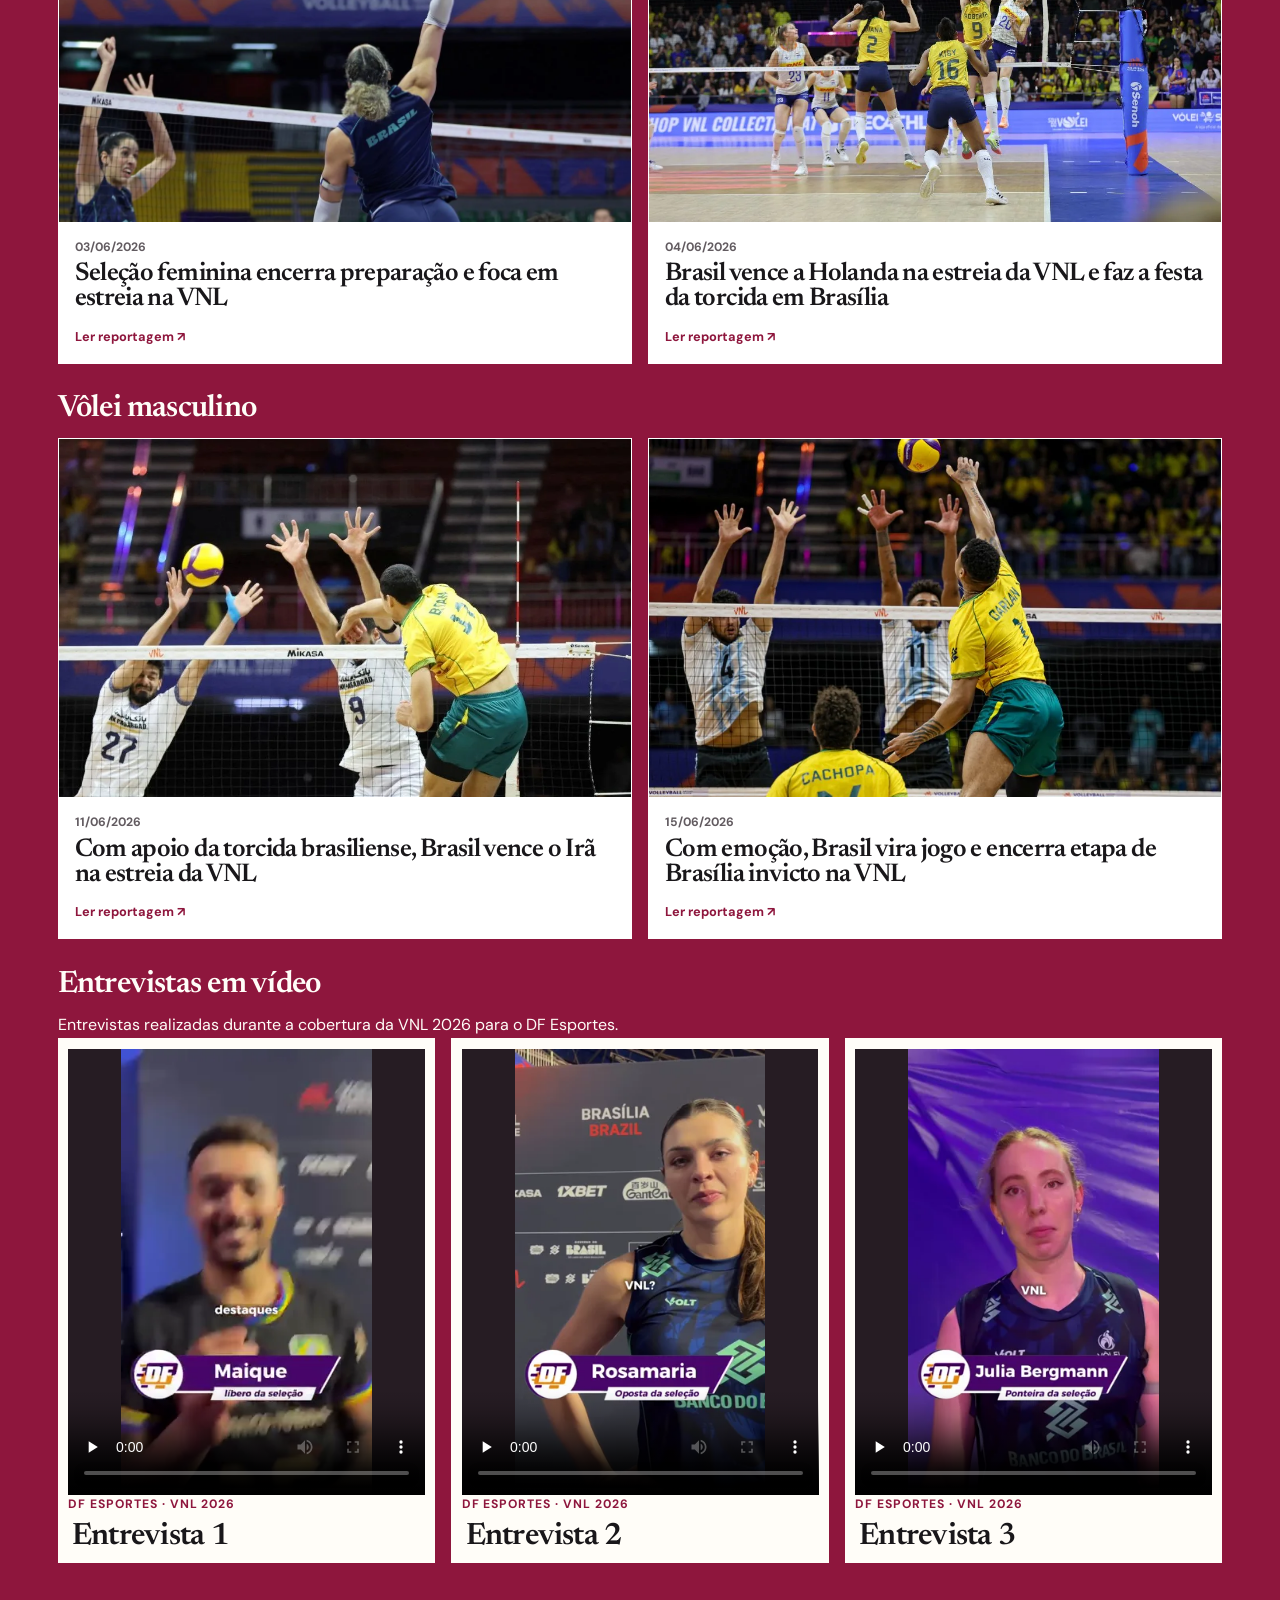
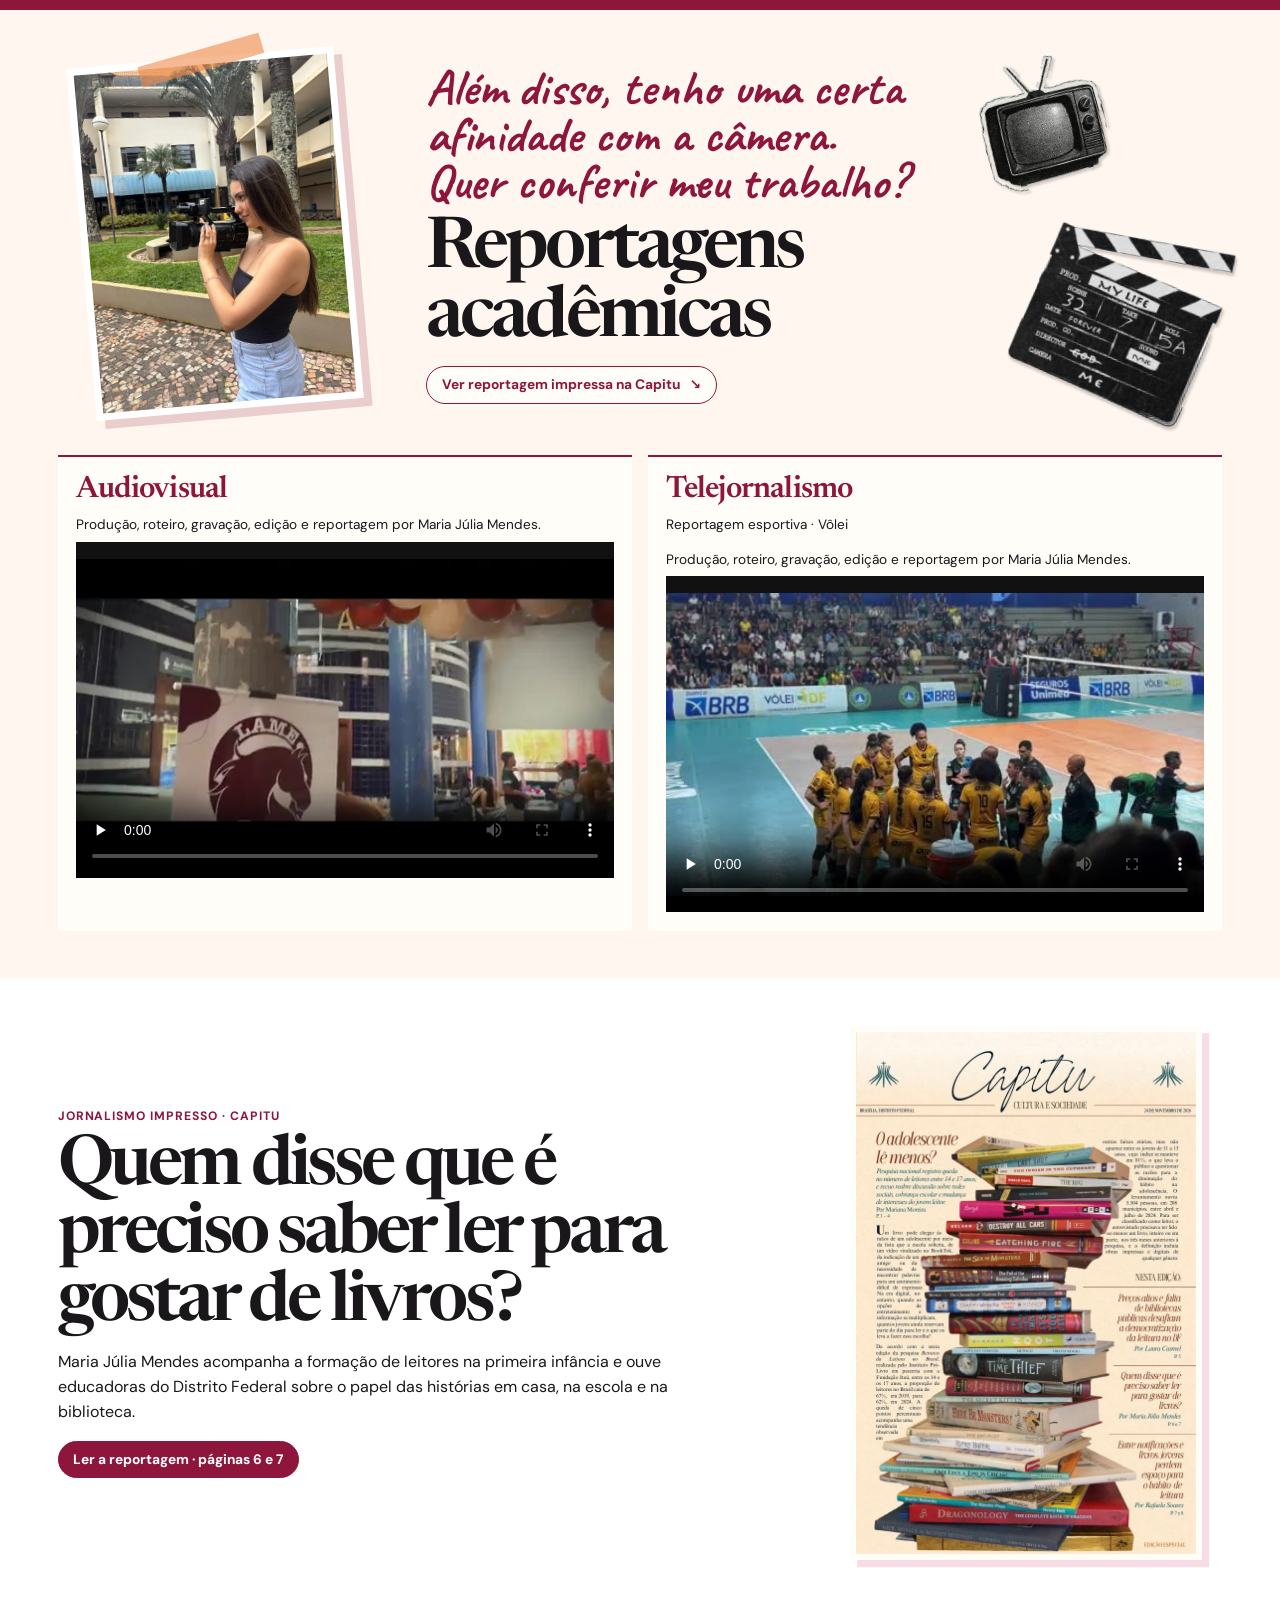
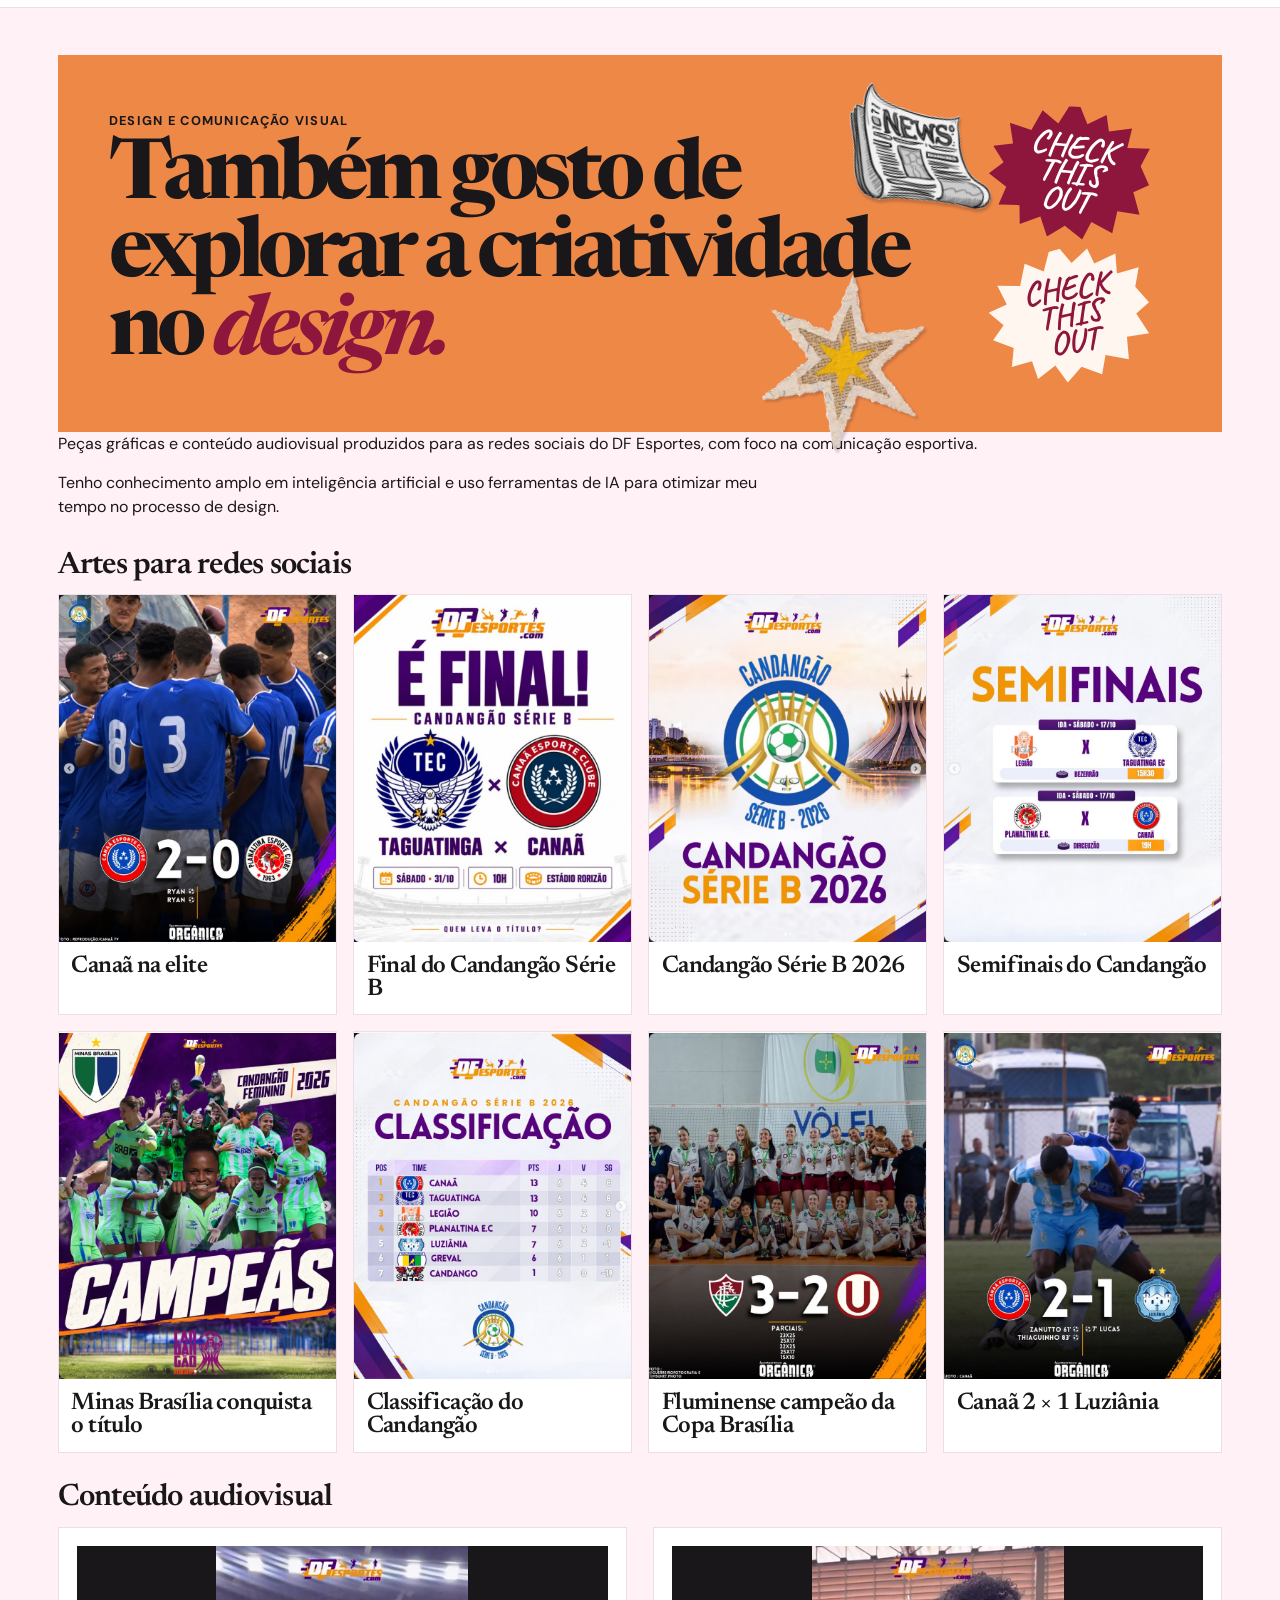
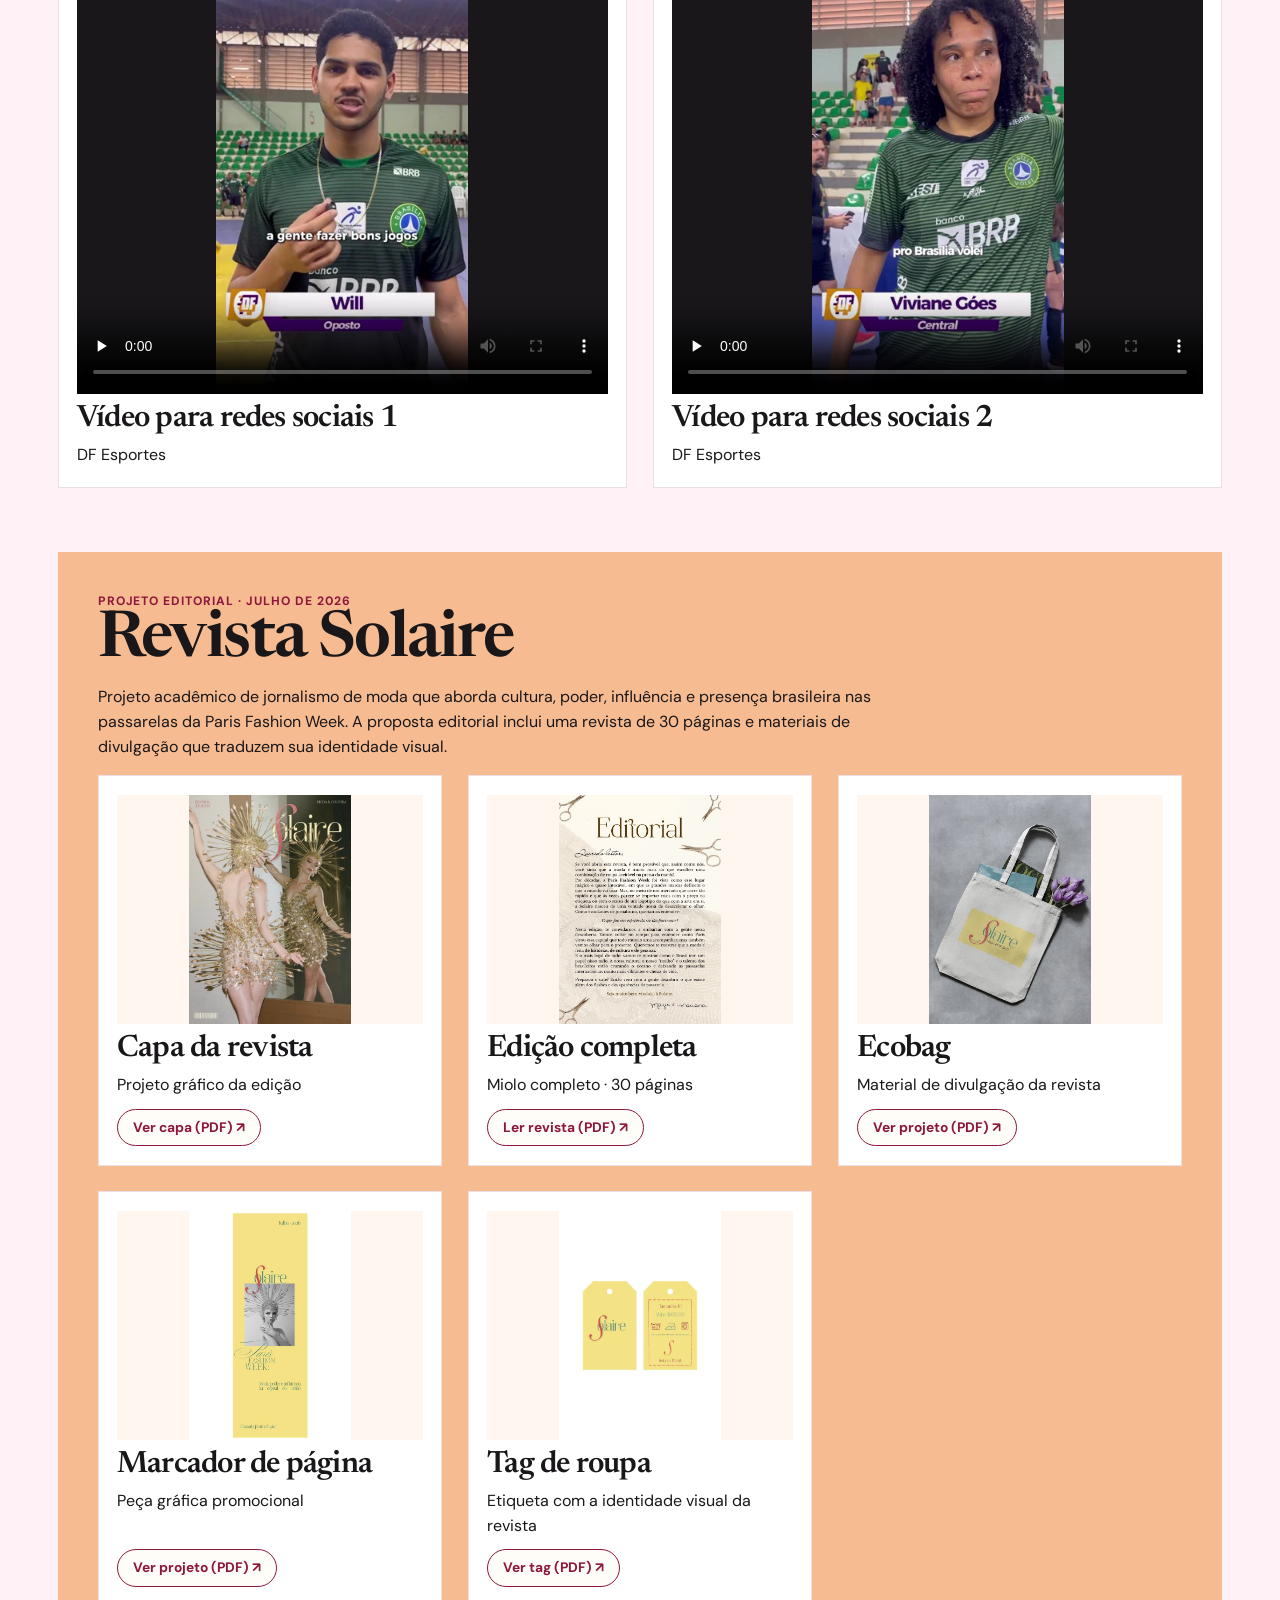
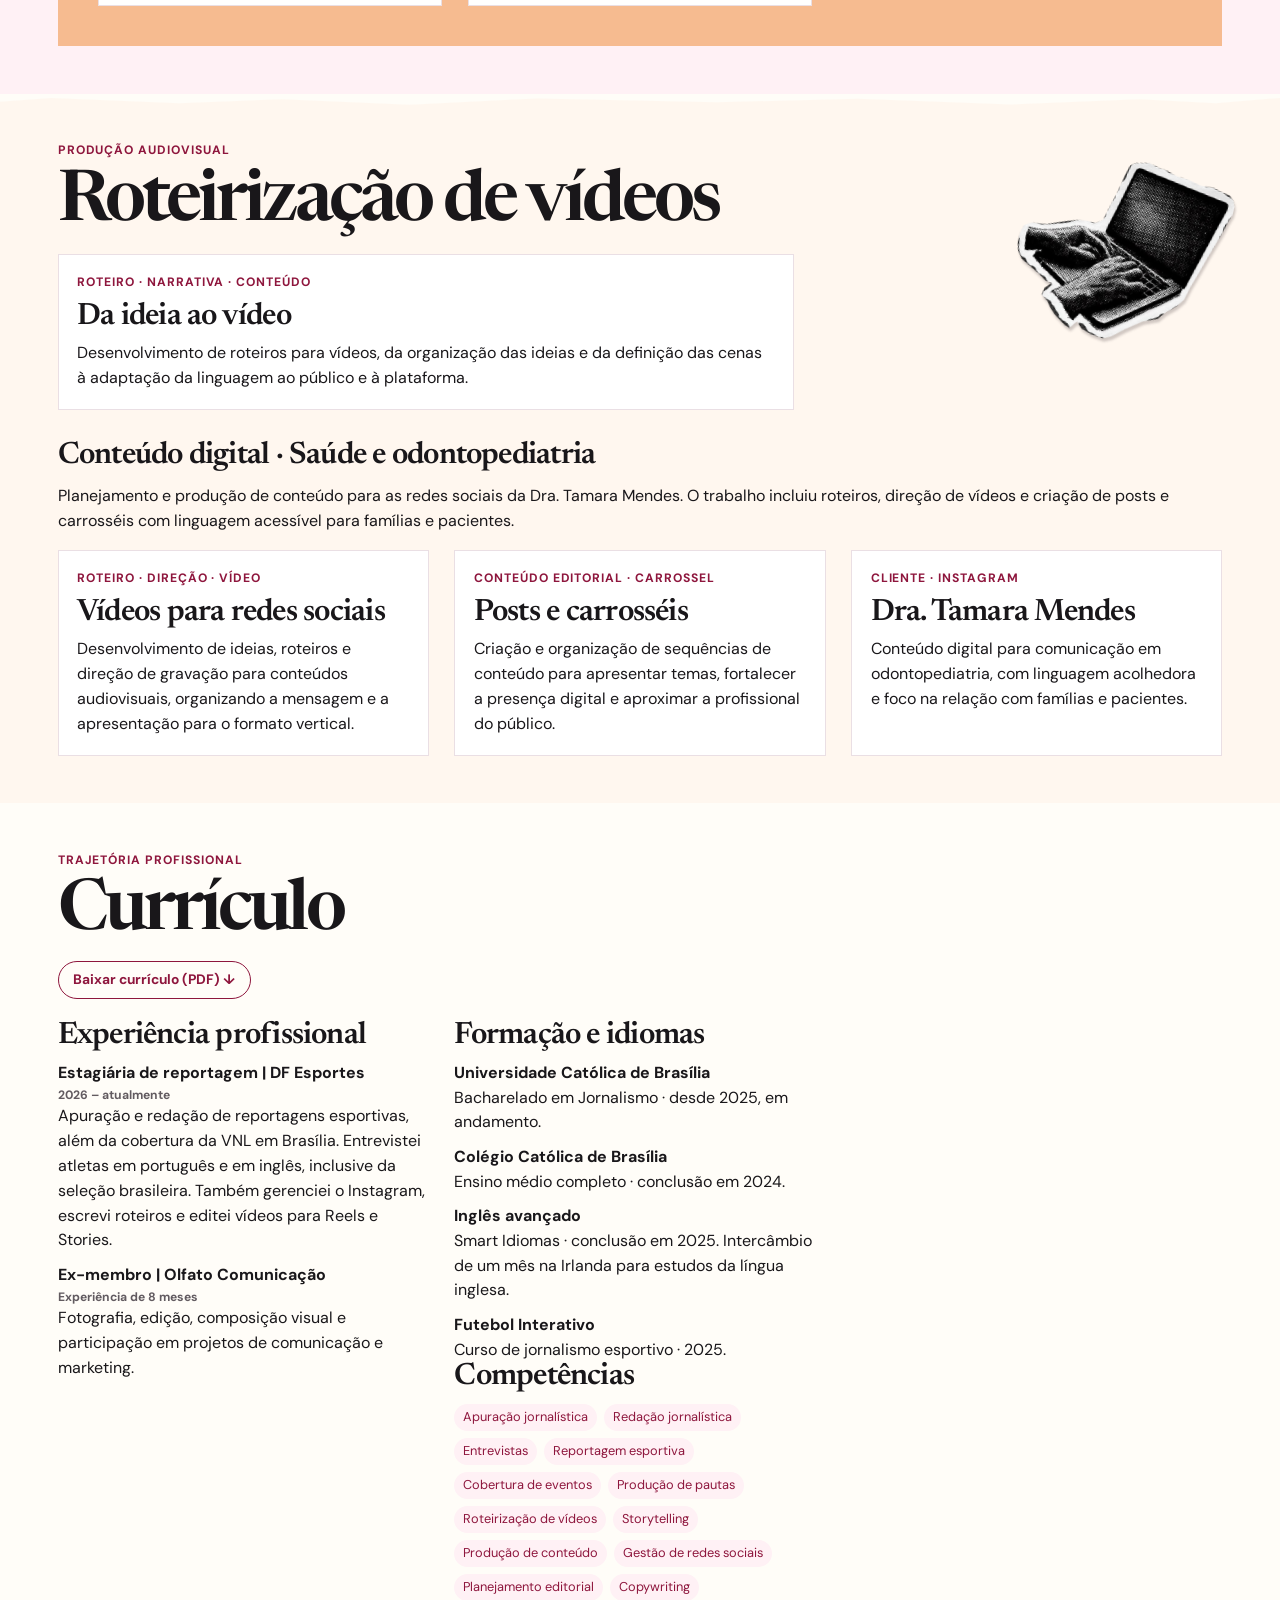
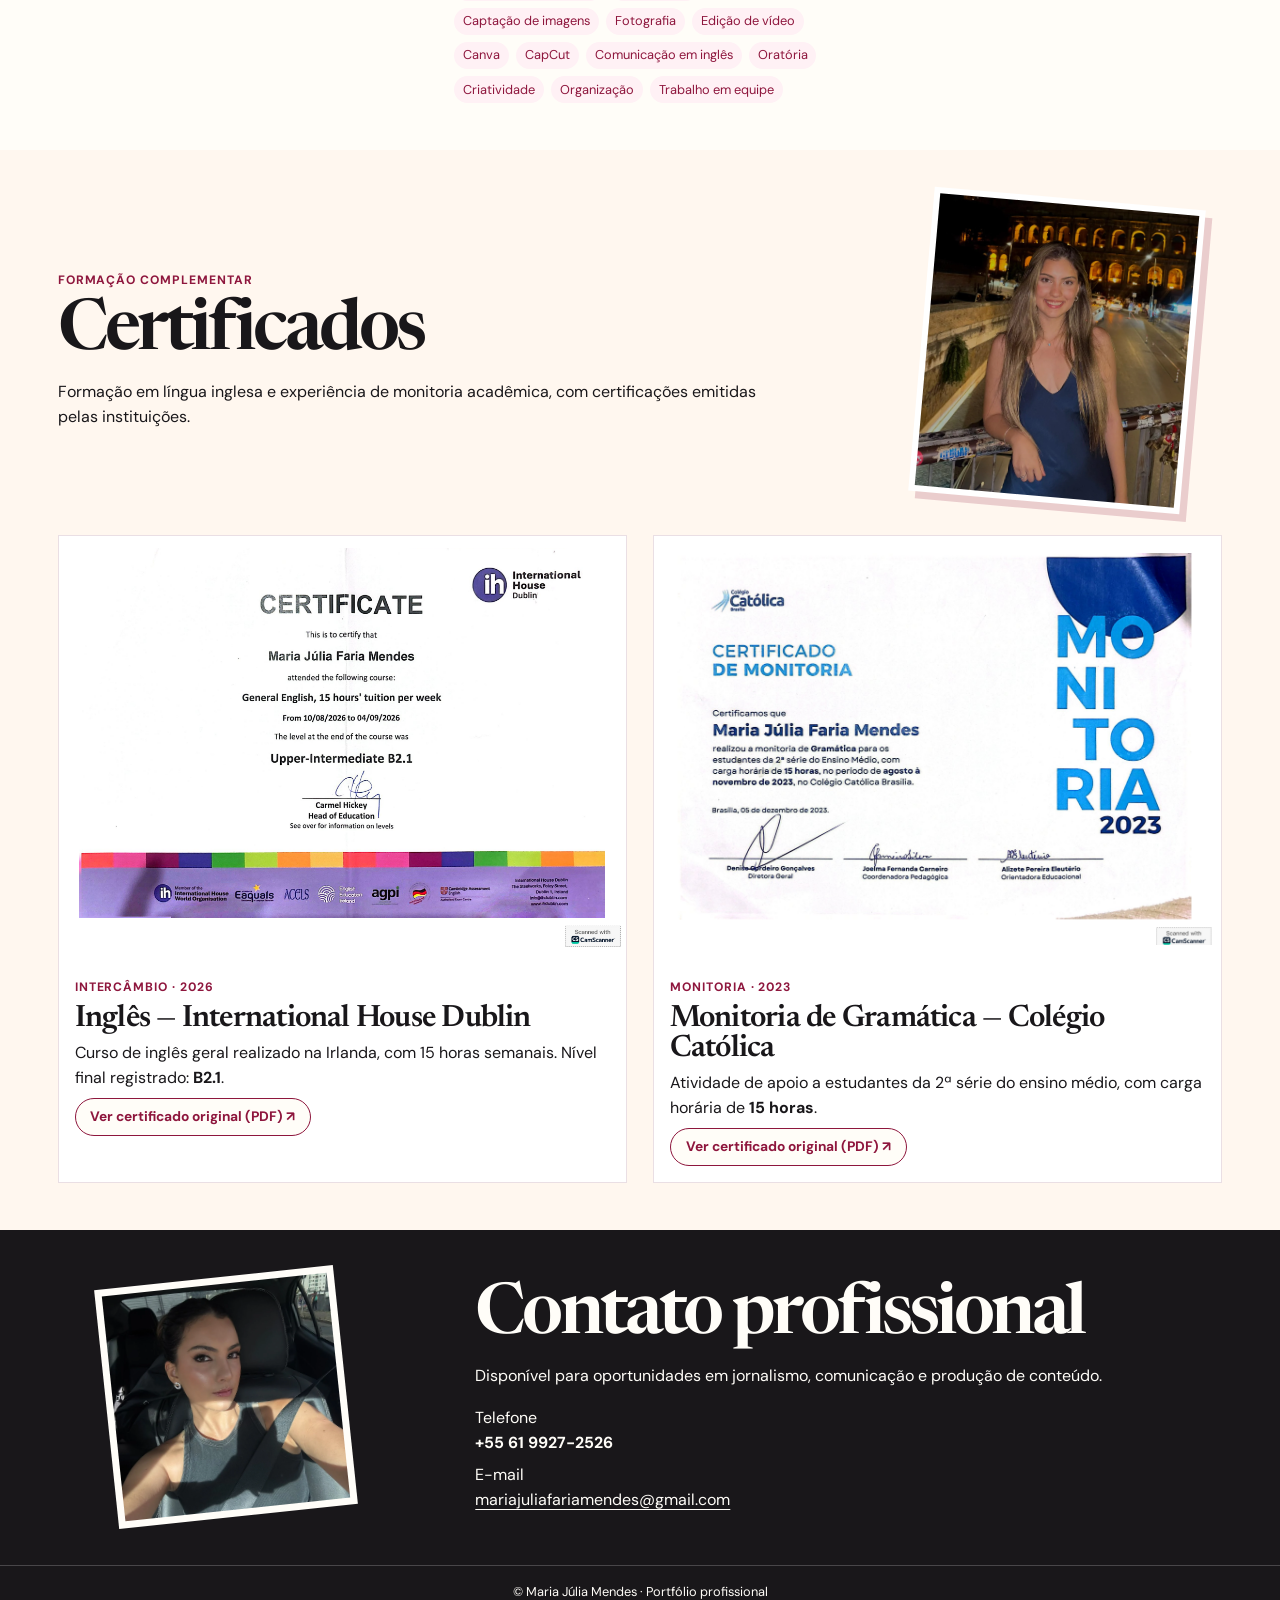
==== commit 2729be1b: "Integra os bastidores da MayBootcamp à seção de reportagens" ====
--- a/index.html
+++ b/index.html
@@ -1,5 +1,5 @@
 <!doctype html>
-<html lang="pt-BR"><head><meta charset="utf-8"><meta name="viewport" content="width=device-width,initial-scale=1"><meta name="description" content="Portfólio de Maria Júlia Mendes: jornalismo esportivo, reportagens, entrevistas e comunicação digital."><title>Maria Júlia Mendes — Jornalismo e comunicação</title><link rel="preconnect" href="https://fonts.googleapis.com"><link rel="preconnect" href="https://fonts.gstatic.com" crossorigin><link href="https://fonts.googleapis.com/css2?family=DM+Sans:wght@400;500;600;700&amp;family=Newsreader:ital,opsz,wght@0,6..72,400;0,6..72,600;0,6..72,700;1,6..72,500&amp;display=swap" rel="stylesheet"><link rel="stylesheet" href="editorial.css?v=solaire-maybootcamp"></head><body id="top"><a class="skip" href="#conteudo">Pular para o conteúdo</a><header><a href="#top" class="masthead">Maria Júlia Mendes</a><button class="menu-toggle" type="button" aria-label="Abrir menu" aria-controls="site-nav" aria-expanded="false" hidden>
+<html lang="pt-BR"><head><meta charset="utf-8"><meta name="viewport" content="width=device-width,initial-scale=1"><meta name="description" content="Portfólio de Maria Júlia Mendes: jornalismo esportivo, reportagens, entrevistas e comunicação digital."><title>Maria Júlia Mendes — Jornalismo e comunicação</title><link rel="preconnect" href="https://fonts.googleapis.com"><link rel="preconnect" href="https://fonts.gstatic.com" crossorigin><link href="https://fonts.googleapis.com/css2?family=DM+Sans:wght@400;500;600;700&amp;family=Newsreader:ital,opsz,wght@0,6..72,400;0,6..72,600;0,6..72,700;1,6..72,500&amp;display=swap" rel="stylesheet"><link rel="stylesheet" href="editorial.css?v=bastidores"></head><body id="top"><a class="skip" href="#conteudo">Pular para o conteúdo</a><header><a href="#top" class="masthead">Maria Júlia Mendes</a><button class="menu-toggle" type="button" aria-label="Abrir menu" aria-controls="site-nav" aria-expanded="false" hidden>
   <span class="menu-icon" aria-hidden="true"></span>
 </button><nav id="site-nav" aria-label="Navegação"><a href="#prazer">Prazer!</a><a href="#reportagens">Reportagens</a><a href="#cobertura">Coberturas</a><a href="#reportagem-academica">Reportagens acadêmicas</a><a href="#projetos">Projetos</a><a href="#designs">Design</a><a href="#certificados">Certificados</a><a href="#curriculo">Currículo</a><a href="#contato">Contato</a></nav></header><main id="conteudo">
 <section id="prazer" class="intro-rosa" aria-labelledby="intro-name">
@@ -39,7 +39,15 @@
     </svg><svg class="sticker-art clippings-paper" viewbox="53 72 244 197" aria-hidden="true" focusable="false">
       <defs><clippath id="recorte-pilha-jornais"><path d="M55 158L62 154L56 150L84 137L111 116L139 96L177 74L240 77L259 86L273 98L271 110L286 117L284 129L295 136L293 151L277 179L248 208L198 262L189 267L171 262L111 239L60 220L64 215L56 210L65 202L55 198L63 192L56 186L63 180L55 175L65 169L55 166L63 161Z"></path></clippath></defs>
       <image href="assets/recortes/pilha-jornais.jpg" width="360" height="360" clip-path="url(#recorte-pilha-jornais)"></image>
-    </svg></div></div><p>Reportagens sobre vôlei, futebol e outras modalidades, com links para as publicações originais.</p><div class="controls" aria-label="Filtros de reportagens"><button data-filter="Todas" aria-pressed="true">Todas</button><button data-filter="Vôlei" aria-pressed="false">Vôlei</button><button data-filter="Futebol" aria-pressed="false">Futebol</button><button data-filter="Outros esportes" aria-pressed="false">Outros esportes</button><input id="search" type="search" placeholder="Buscar reportagem" aria-label="Buscar reportagem"></div><p id="count" class="archive-count" aria-live="polite"></p><div id="articles" class="grid"></div><button class="btn alt archive-toggle" type="button" aria-controls="articles" aria-expanded="false" hidden>Ver todas as reportagens</button><noscript>Ative o JavaScript para explorar as reportagens.</noscript></section>
+    </svg></div></div><p>Reportagens sobre vôlei, futebol e outras modalidades, com links para as publicações originais.</p><div class="controls" aria-label="Filtros de reportagens"><button data-filter="Todas" aria-pressed="true">Todas</button><button data-filter="Vôlei" aria-pressed="false">Vôlei</button><button data-filter="Futebol" aria-pressed="false">Futebol</button><button data-filter="Outros esportes" aria-pressed="false">Outros esportes</button><input id="search" type="search" placeholder="Buscar reportagem" aria-label="Buscar reportagem"></div><p id="count" class="archive-count" aria-live="polite"></p><div id="articles" class="grid"></div><button class="btn alt archive-toggle" type="button" aria-controls="articles" aria-expanded="false" hidden>Ver todas as reportagens</button><noscript>Ative o JavaScript para explorar as reportagens.</noscript>
+<figure id="maybootcamp" class="reportagem-bastidores">
+  <div class="maybootcamp-photos">
+    <img src="assets/projetos/maybootcamp-entrevista.webp" width="733" height="1100" alt="Maria Júlia com um microfone durante uma entrevista individual na MayBootcamp" loading="lazy">
+    <img src="assets/projetos/maybootcamp-participantes.webp" width="733" height="1100" alt="Maria Júlia entrevistando um grupo de participantes da MayBootcamp" loading="lazy">
+  </div>
+  <figcaption><strong>MayBootcamp</strong><br>Entrevistas com participantes durante a cobertura no Parque da Cidade, em Brasília.</figcaption>
+</figure>
+</section>
 <section id="cobertura"><div class="vnl-lead">
   <div class="vnl-copy"><div>
     <p class="hand">E como falar de esporte sem falar da</p>
@@ -66,15 +74,7 @@
     </svg><svg class="sticker-art academic-tv" viewbox="467 497.533 216.66 217.467" aria-hidden="true" focusable="false">
       <defs><clippath id="recorte-tv"><path d="M537.339 500L541 499.533L543 501.274L545 503.269L547.103 504L549.066 503L551 505.332L552.493 508L553.894 511L555.468 513L556.493 516L557.063 519L554.761 520L555 523.19L556.493 526L558 528.338L559 531.175L560.493 534L561.894 537L563.486 539L564.664 542L565.894 545L567.486 547L569 549.268L571.099 550L573.379 549L575.87 551L579 551.507L583 551.76L584.238 549L581 548.335L581.291 546L583.105 544L584.521 541L586.377 540L589 541.741L591.105 540L592.507 537L594 534.137L593.792 532L595.274 530L597.106 528L599 525.145L599.251 522L597.533 520L598.155 517L600 516.32L603 517.238L603 514.761L600.637 513L602 510.175L603 507.338L604.514 505L606.106 503L608 500.533L611.805 501L614 502.103L617.821 503L620.65 504L621.474 507L620 509.668L618.493 512L617 514.809L615.884 517L614 519.855L612.882 522L611.479 525L610 527.777L608.71 530L607 532.783L605.842 535L604 537.628L602 539.001L602.39 537L604 534.228L604.759 531L606.284 529L608.129 527L609.279 524L608 521.259L605.731 523L604 525.81L603.243 529L601.726 531L599.894 533L598 535.855L596.884 538L595.512 541L597 543.743L599.044 543L598.881 546L597 548.903L597.732 551L600 552.507L603 553.339L606.822 554L610 554.339L613 553.526L617 553.34L621 553.34L625 553.321L628 552.354L632 552.34L635 553.102L638 552.545L641 553.335L645 553.354L648.821 554L651.822 555L655 555.526L658 556.354L661 557.507L663.668 559L666 560.335L669 561.321L672 562.103L675 563.285L676.884 566L678 568.191L679.72 571L680.66 574L680.873 578L680.873 580L680.66 584L680.66 588L680.66 592L681 595.178L681.66 599L681.66 603L680.897 606L680.66 610L680.66 614L680.66 618L680 621.82L679.644 625L679.644 629L679.576 633L679.642 637L679 640.82L678.644 644L678 647.717L676.413 647L676.356 643L676 639.588L676.509 637L677.424 634L677.371 630L677.356 626L677.352 622L677.322 618L676.787 615L674 613.762L673 616.621L672.66 620L672.66 624L671.897 627L671.66 631L671.66 635L672 638.412L671.511 641L671.474 645L670.679 648L670.66 652L670 655.822L669.66 659L669.66 663L669.66 667L669.646 671L668.679 674L668.646 678L667.679 681L666.884 684L665 686.715L662.805 688L659.825 689L657 690.474L654 691.493L651.727 693L649.908 695L648.884 698L647.66 701L645 702.66L641.589 703L639 702.933L637 704.467L633 704.66L629.195 704L627 702.897L623.822 703L620.14 703L618 703.475L614 703.66L610 703.66L606 703.66L602 703.66L598 703.66L594 703.66L590 703.66L586 703.66L582 703.66L578 703.66L574 703.66L570 703.66L566 703.66L562 703.66L558 703.66L554 703.493L550 703.66L546 703.222L542 703.66L538 703.493L534 703.66L531 702.921L528 703.166L525 702.697L522 703.664L519 704.631L516 703.679L512 703.646L509 702.486L507 700.731L504 699.474L501.191 698L499 696.716L497 694.894L494.514 693L493.105 690L491.13 688L488.339 687L486.274 685L484.145 683L482 681.716L480 679.726L478.116 677L477.34 674L477.34 670L477.34 666L477.34 662L477.34 658L477.354 654L478.321 651L477.545 648L478.321 645L478.34 641L478.34 637L478.34 633L478.34 629L479 625.14L478.545 623L479.321 620L479.34 616L479.354 612L480.321 609L480.34 605L480.34 601L481.079 598L481 595.357L480.257 593L477.743 593L476 595.809L474.878 598L473.472 601L473 603.174L473.648 607L473.648 611L472.889 614L473.633 617L473.648 621L472.892 624L472.66 628L472.66 632L472.667 636L473.454 639L472.642 642L471.683 645L472.645 648L473 651.189L472.883 654L472.455 658L472 660.147L472.644 664L472.656 668L472.644 672L472.467 676L472 678.101L473.199 681L476 682.911L477 685.139L478.887 688L480.725 690L483 691.352L487 691.552L489 693.108L491 695.146L492.894 698L494.725 700L496.717 702L499 703.103L501 703.311L503 705.273L505.802 707L508 708.138L512 708.34L515 709.109L519 709.526L522 710.541L523 712.364L520.189 713L517 712.474L514 711.657L510 711.645L507.156 710L504.202 709L501 708.234L499 706.894L496.28 705L494.152 703L492 701.884L489 700.486L487.106 698L485.274 696L483.15 694L481 692.862L478 691.655L476.514 689L475 686.721L473 684.716L471.139 682L469.534 680L469.533 676L470.356 673L470.11 669L470 666.189L470.337 663L469.367 660L469.348 656L470 652.178L470 649.866L469 647.429L469.352 644L470.109 641L470.333 637L469.354 634L469.34 630L470 626.179L470 623.571L471 621.134L471 618.586L471.371 616L470.374 613L471.337 610L471 606.586L471.113 604L471 601.222L472 598.186L473 595.178L473 592.573L474 590.133L474.354 587L475 583.379L475.321 580L474.545 577L475.525 574L476.339 571L475.545 568L476.321 565L477.116 562L479 559.273L480.508 557L482 554.93L485 555.092L487 553.274L489 551.514L491.338 550L495 549.34L499 549.092L501 547.766L505 547.778L508 546.782L511 547.127L513 547.127L516 546.781L518.141 547L521.662 547L524 548.321L527.428 548L529.868 549L532.427 549L535 549.788L538 550.761L542 550.354L545 551.488L549 551.339L552 550.755L556 550.239L556 547.68L554.507 545L553.336 542L552.116 539L551.092 536L549.514 534L548 531.727L546.354 529L545.507 526L544.336 523L543.106 520L541.532 518L540.507 515L539.116 512L538 509.809L536.507 507L535.354 504L536.285 501Z"></path></clippath></defs>
       <image href="assets/recortes/tv.jpg" width="736" height="1308" clip-path="url(#recorte-tv)"></image>
-    </svg></div><div class="academic-media"><article class="media-story"><h3>Audiovisual</h3><p class="video-title">Produção, roteiro, gravação, edição e reportagem por Maria Júlia Mendes.</p><video style="display:block;width:100%;max-height:75vh;background:#111" controls playsinline preload="none" aria-label="Reportagem acadêmica de Maria Júlia Mendes" src="reportagem-faculdade.mp4" poster="assets/editorial/reportagem-faculdade.webp"></video></article><article class="media-story"><h3>Telejornalismo</h3><p class="video-title" id="reportagem-volei">Reportagem esportiva · Vôlei</p><p class="video-title">Produção, roteiro, gravação, edição e reportagem por Maria Júlia Mendes.</p><video style="display:block;width:100%;max-height:75vh;background:#111" controls playsinline preload="none" poster="reportagem-volei.jpg" aria-labelledby="reportagem-volei" src="video-esporte.mp4"></video></article></div></section><section id="maybootcamp" aria-labelledby="maybootcamp-title">
-  <div class="eyebrow">Reportagem em campo</div>
-  <h2 id="maybootcamp-title">MayBootcamp</h2>
-  <p>Durante a cobertura da MayBootcamp, entrevistei mulheres que participaram do evento no Parque da Cidade, em Brasília.</p>
-  <div class="maybootcamp-photos">
-    <figure><img src="assets/projetos/maybootcamp-entrevista.webp" width="733" height="1100" alt="Maria Júlia com um microfone durante uma entrevista individual na MayBootcamp" loading="lazy"></figure>
-    <figure><img src="assets/projetos/maybootcamp-participantes.webp" width="733" height="1100" alt="Maria Júlia entrevistando um grupo de participantes da MayBootcamp" loading="lazy"></figure>
-  </div>
-</section><section id="reportagem-capitu"><div class="capitu-copy"><div class="eyebrow">Jornalismo impresso · Capitu</div><h2>Quem disse que é preciso saber ler para gostar de livros?</h2><p>Maria Júlia Mendes acompanha a formação de leitores na primeira infância e ouve educadoras do Distrito Federal sobre o papel das histórias em casa, na escola e na biblioteca.</p><a class="btn" href="capitu.html#page=6">Ler a reportagem · páginas 6 e 7</a></div><a href="capitu.html" aria-label="Abrir a edição original da Capitu" class="capitu-cover"><img src="capitu-capa.jpg" loading="lazy" alt="Capa da Capitu com uma pilha de livros e a manchete O adolescente lê menos?"></a></section><section id="designs"><div class="design-lead">
+    </svg></div><div class="academic-media"><article class="media-story"><h3>Audiovisual</h3><p class="video-title">Produção, roteiro, gravação, edição e reportagem por Maria Júlia Mendes.</p><video style="display:block;width:100%;max-height:75vh;background:#111" controls playsinline preload="none" aria-label="Reportagem acadêmica de Maria Júlia Mendes" src="reportagem-faculdade.mp4" poster="assets/editorial/reportagem-faculdade.webp"></video></article><article class="media-story"><h3>Telejornalismo</h3><p class="video-title" id="reportagem-volei">Reportagem esportiva · Vôlei</p><p class="video-title">Produção, roteiro, gravação, edição e reportagem por Maria Júlia Mendes.</p><video style="display:block;width:100%;max-height:75vh;background:#111" controls playsinline preload="none" poster="reportagem-volei.jpg" aria-labelledby="reportagem-volei" src="video-esporte.mp4"></video></article></div></section><section id="reportagem-capitu"><div class="capitu-copy"><div class="eyebrow">Jornalismo impresso · Capitu</div><h2>Quem disse que é preciso saber ler para gostar de livros?</h2><p>Maria Júlia Mendes acompanha a formação de leitores na primeira infância e ouve educadoras do Distrito Federal sobre o papel das histórias em casa, na escola e na biblioteca.</p><a class="btn" href="capitu.html#page=6">Ler a reportagem · páginas 6 e 7</a></div><a href="capitu.html" aria-label="Abrir a edição original da Capitu" class="capitu-cover"><img src="capitu-capa.jpg" loading="lazy" alt="Capa da Capitu com uma pilha de livros e a manchete O adolescente lê menos?"></a></section><section id="designs"><div class="design-lead">
   <div>
     <h2>Design e comunicação visual</h2>
     <p>Também gosto de explorar a criatividade no <em>design.</em></p>
--- a/editorial.css
+++ b/editorial.css
@@ -507,20 +507,24 @@
 }
 
 #designs > p + p { max-width: 68ch; }
-#maybootcamp { background: var(--paper); }
-.maybootcamp-photos {
-  display: grid;
-  grid-template-columns: repeat(2, minmax(0, 1fr));
-  gap: clamp(.8rem, 2vw, 1.6rem);
-  max-width: 45rem;
-  margin-top: 1.25rem;
-}
-.maybootcamp-photos figure { padding: .4rem; background: white; border: 1px solid var(--line); }
-.maybootcamp-photos img { width: 100%; height: auto; }
+.reportagem-bastidores {
+  display: flex;
+  flex-wrap: wrap;
+  align-items: center;
+  gap: .8rem 1rem;
+  margin-top: 1.6rem;
+  padding-top: 1rem;
+  border-top: 1px solid var(--line);
+  scroll-margin-top: 5rem;
+}
+.maybootcamp-photos { display: flex; gap: .5rem; }
+.maybootcamp-photos img {
+  width: min(23vw, 6rem);
+  height: auto;
+  border-radius: .25rem;
+}
+.reportagem-bastidores figcaption { max-width: 43ch; font-size: .9rem; }
+.reportagem-bastidores figcaption strong { color: var(--wine); }
 .contact-details { display: grid; gap: .45rem; font-style: normal; }
 .contact-details a, .contact-details strong { display: block; }
 .contact-details a { text-underline-offset: .24em; overflow-wrap: anywhere; }
-
-@media (max-width: 480px) {
-  .maybootcamp-photos { grid-template-columns: minmax(0, 1fr); }
-}
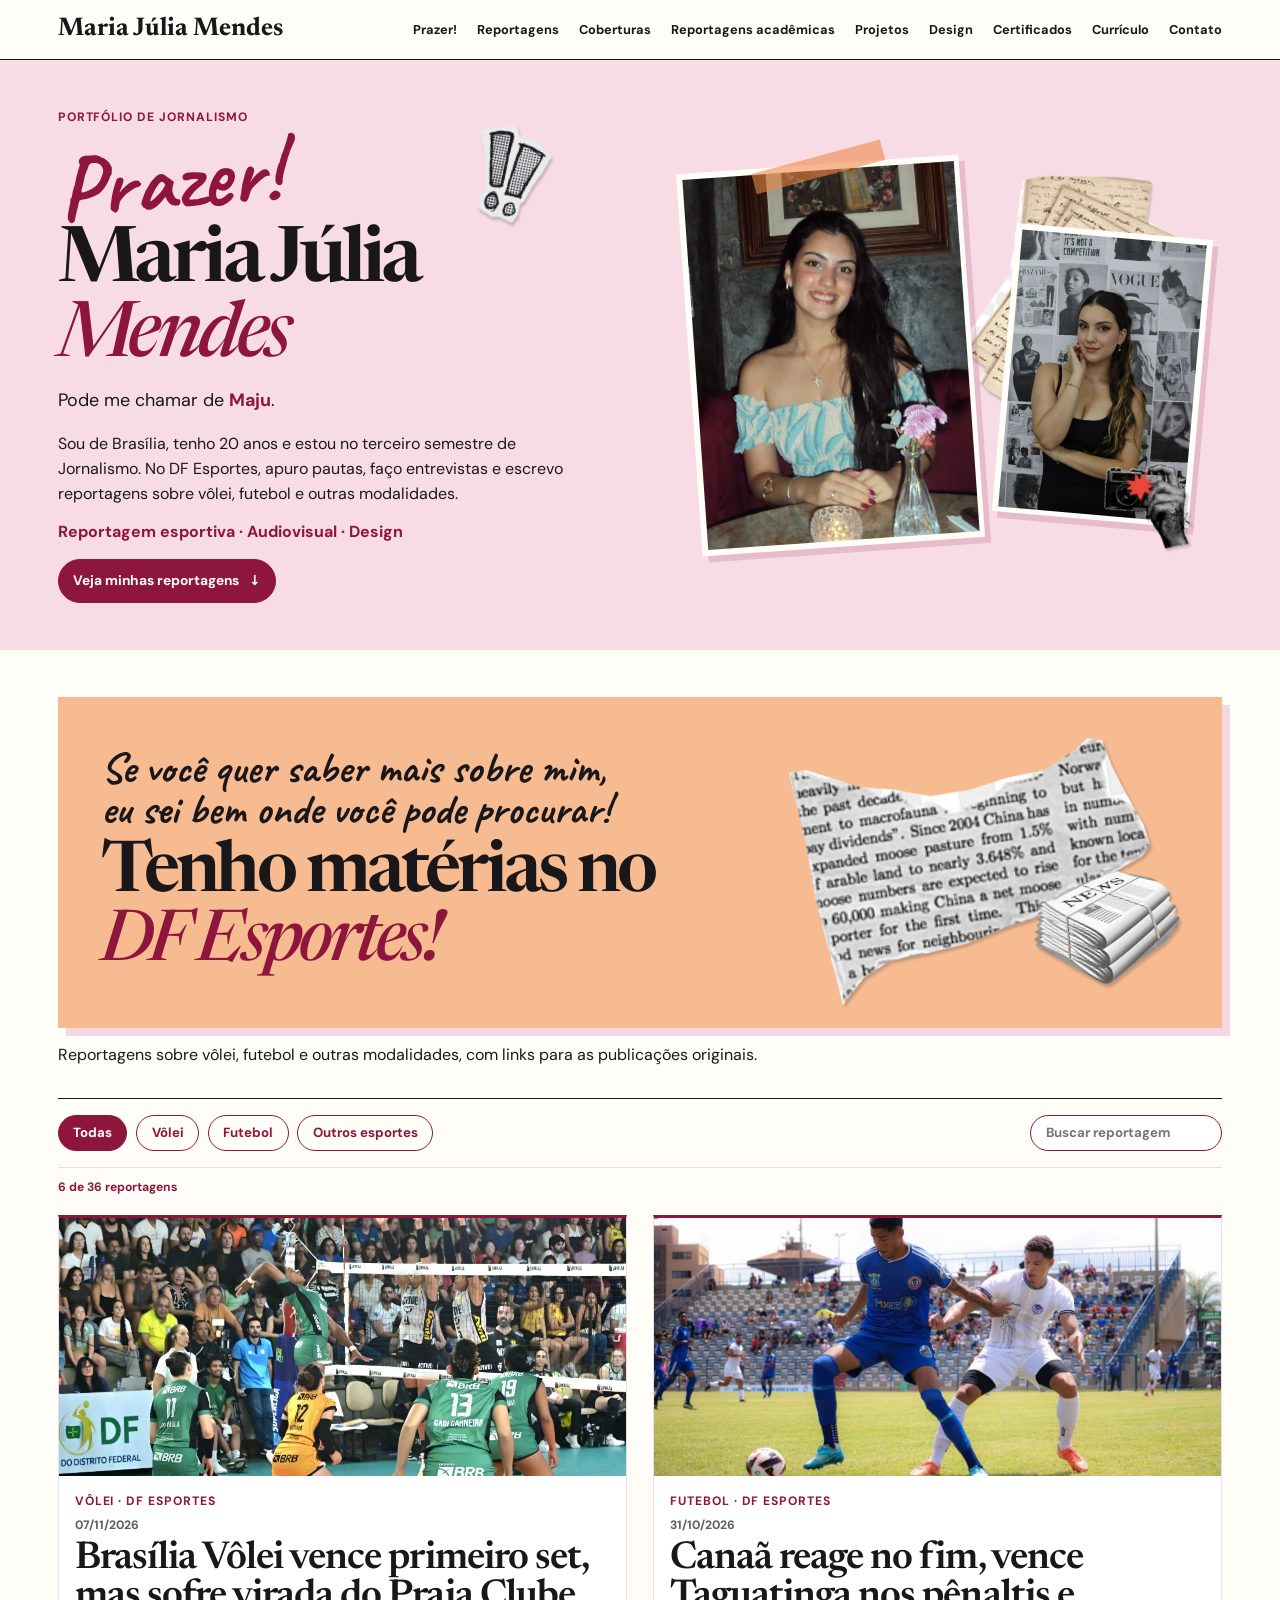
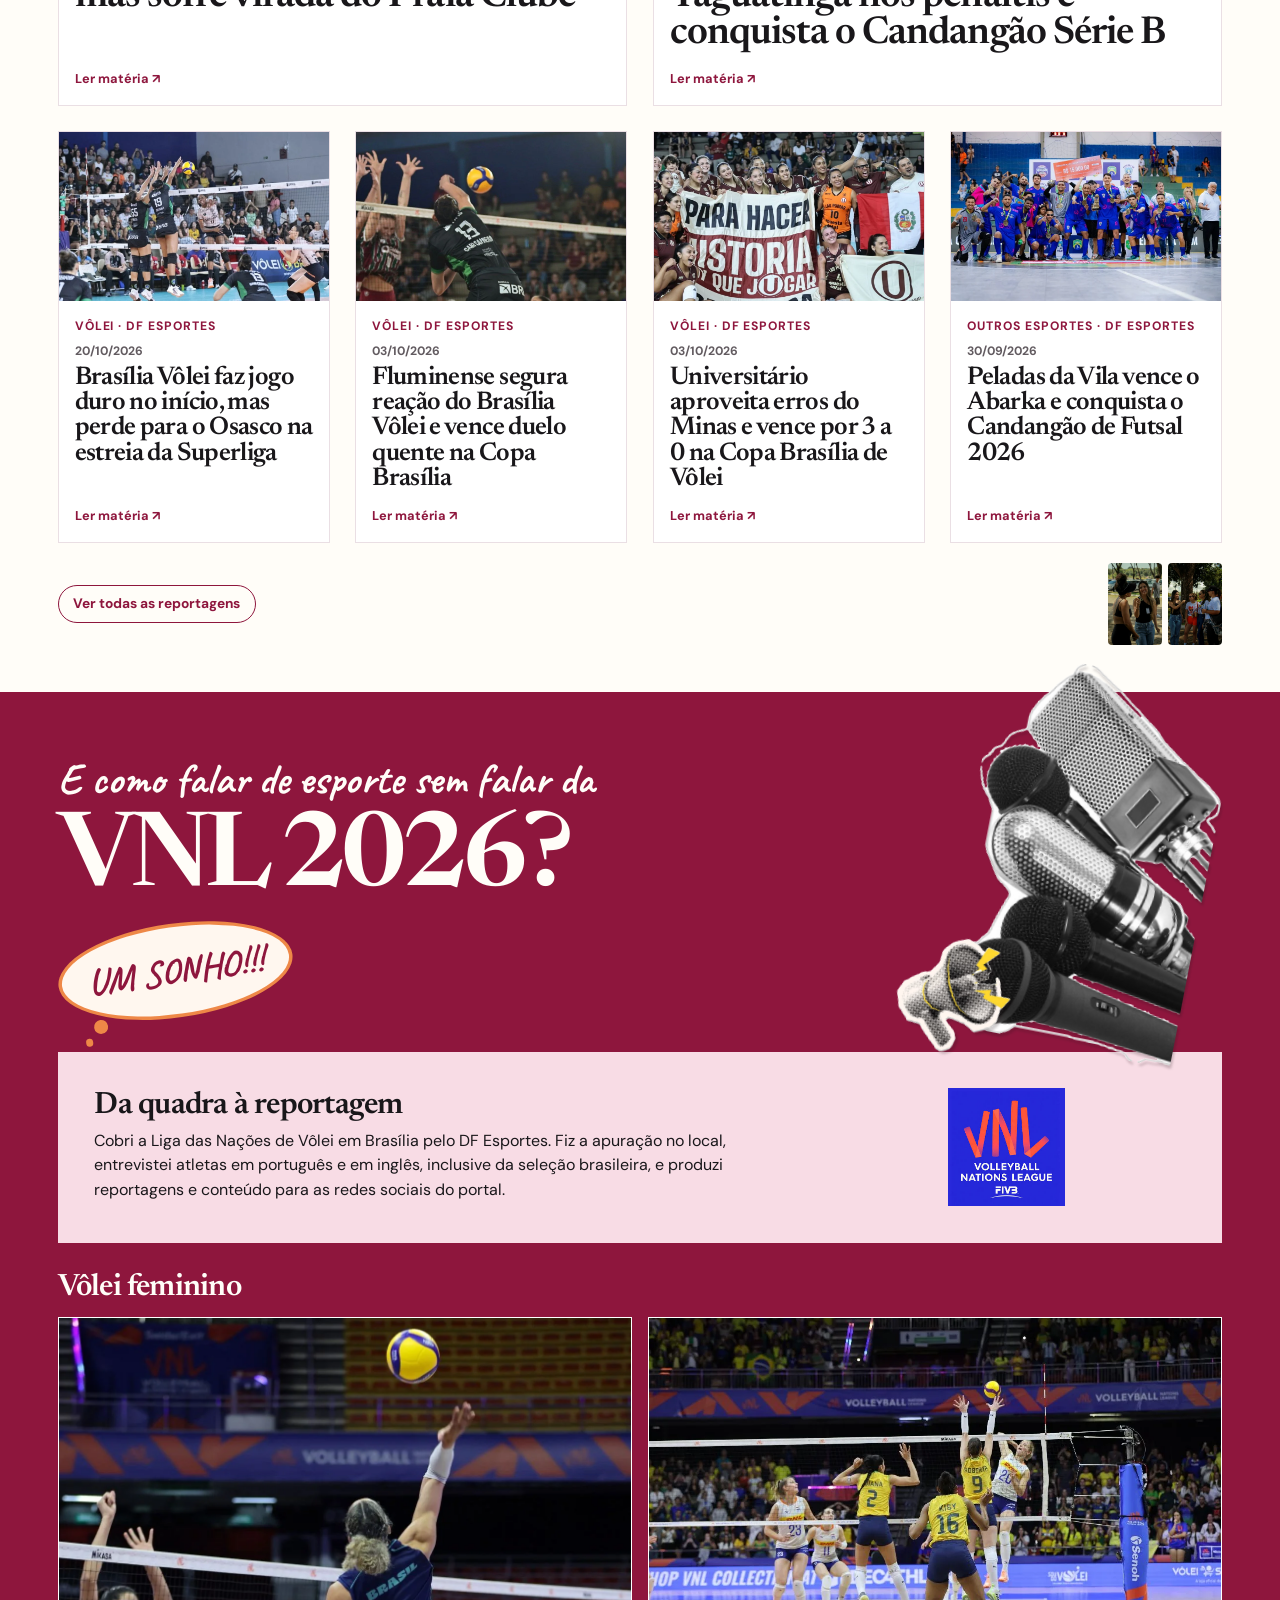
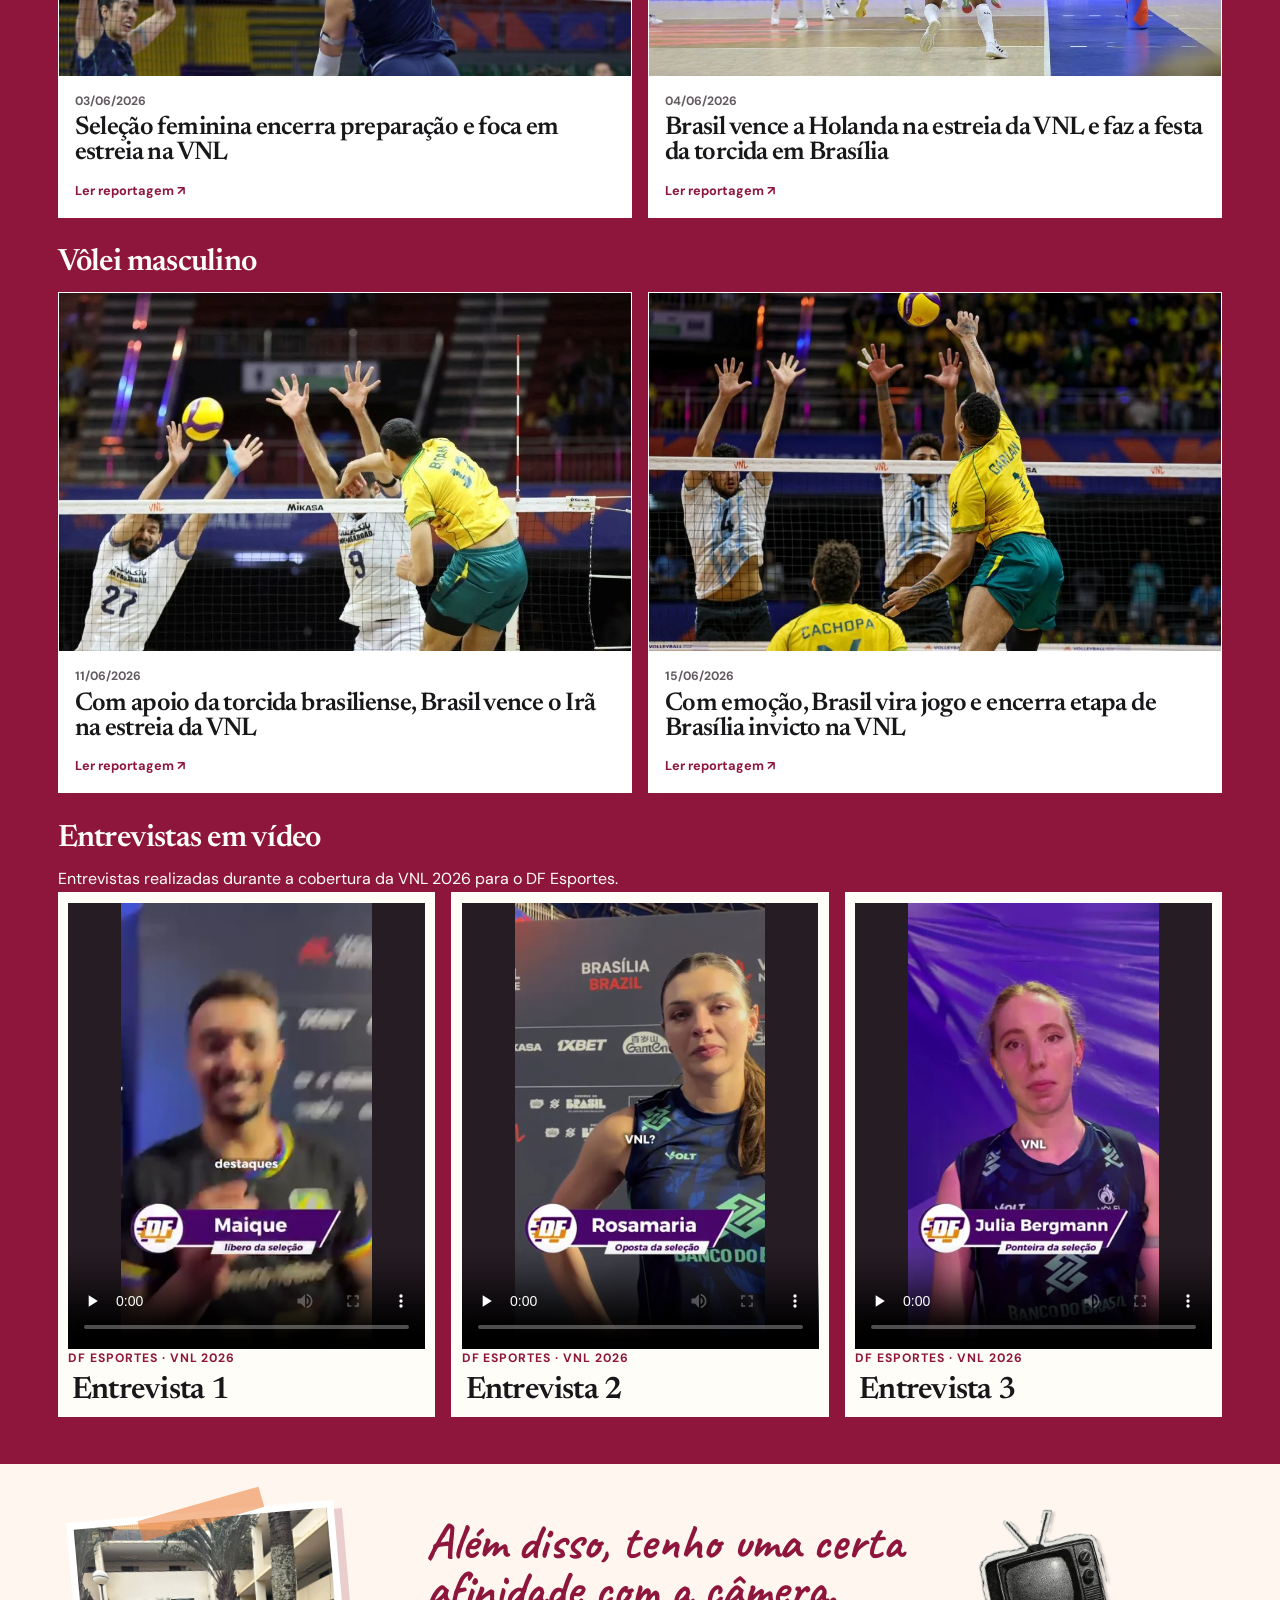
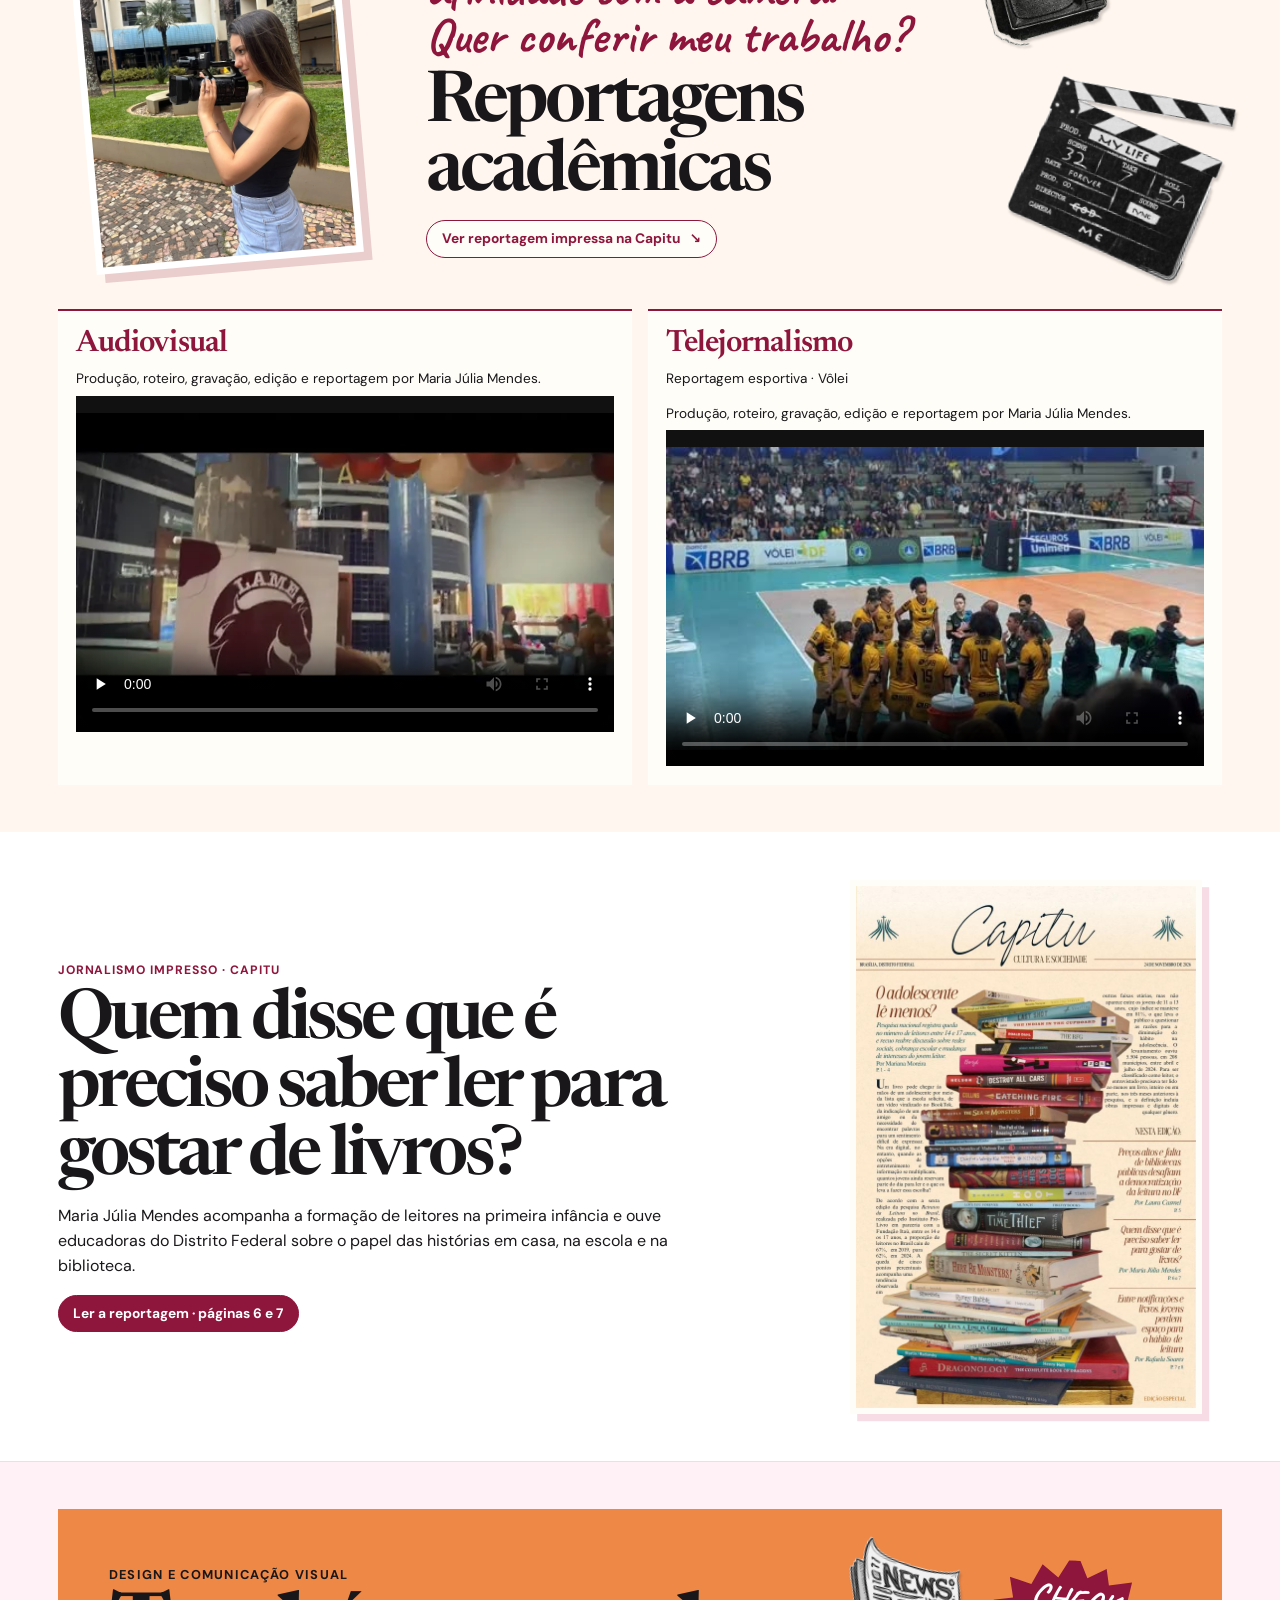
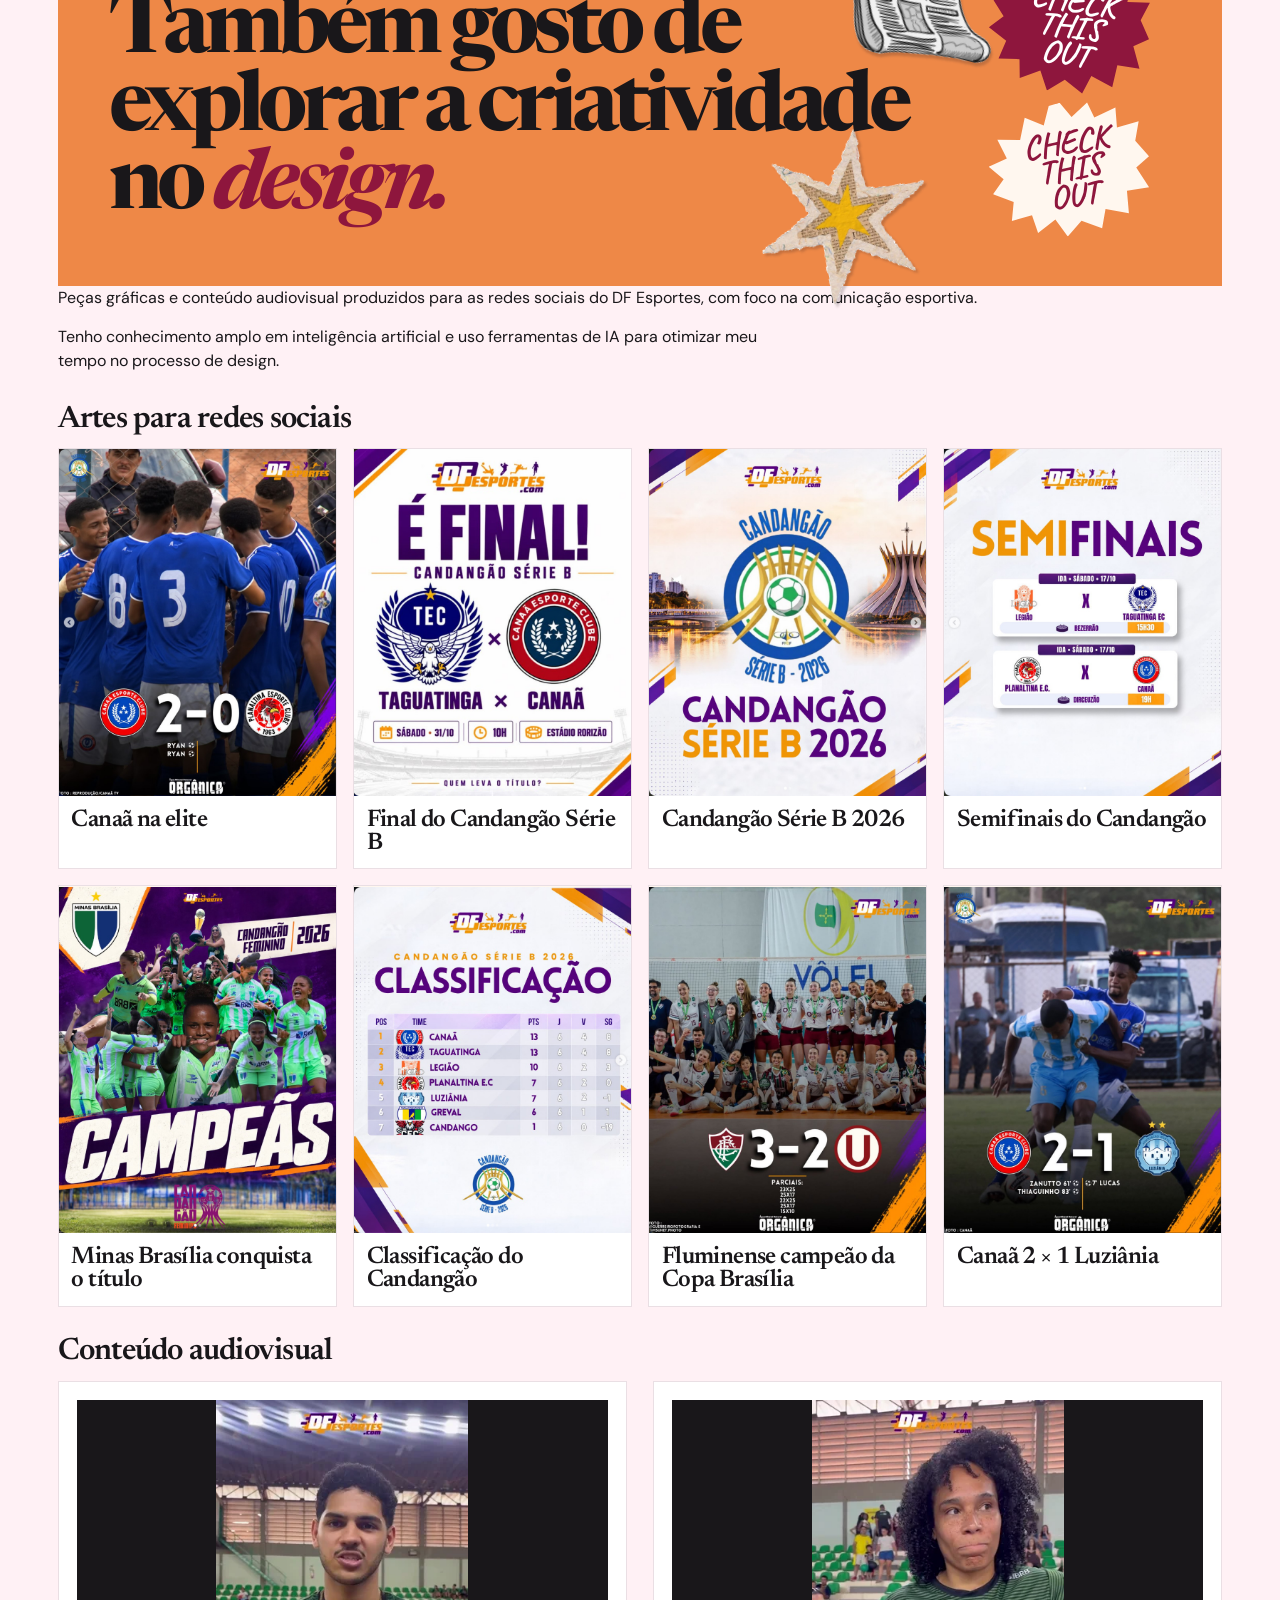
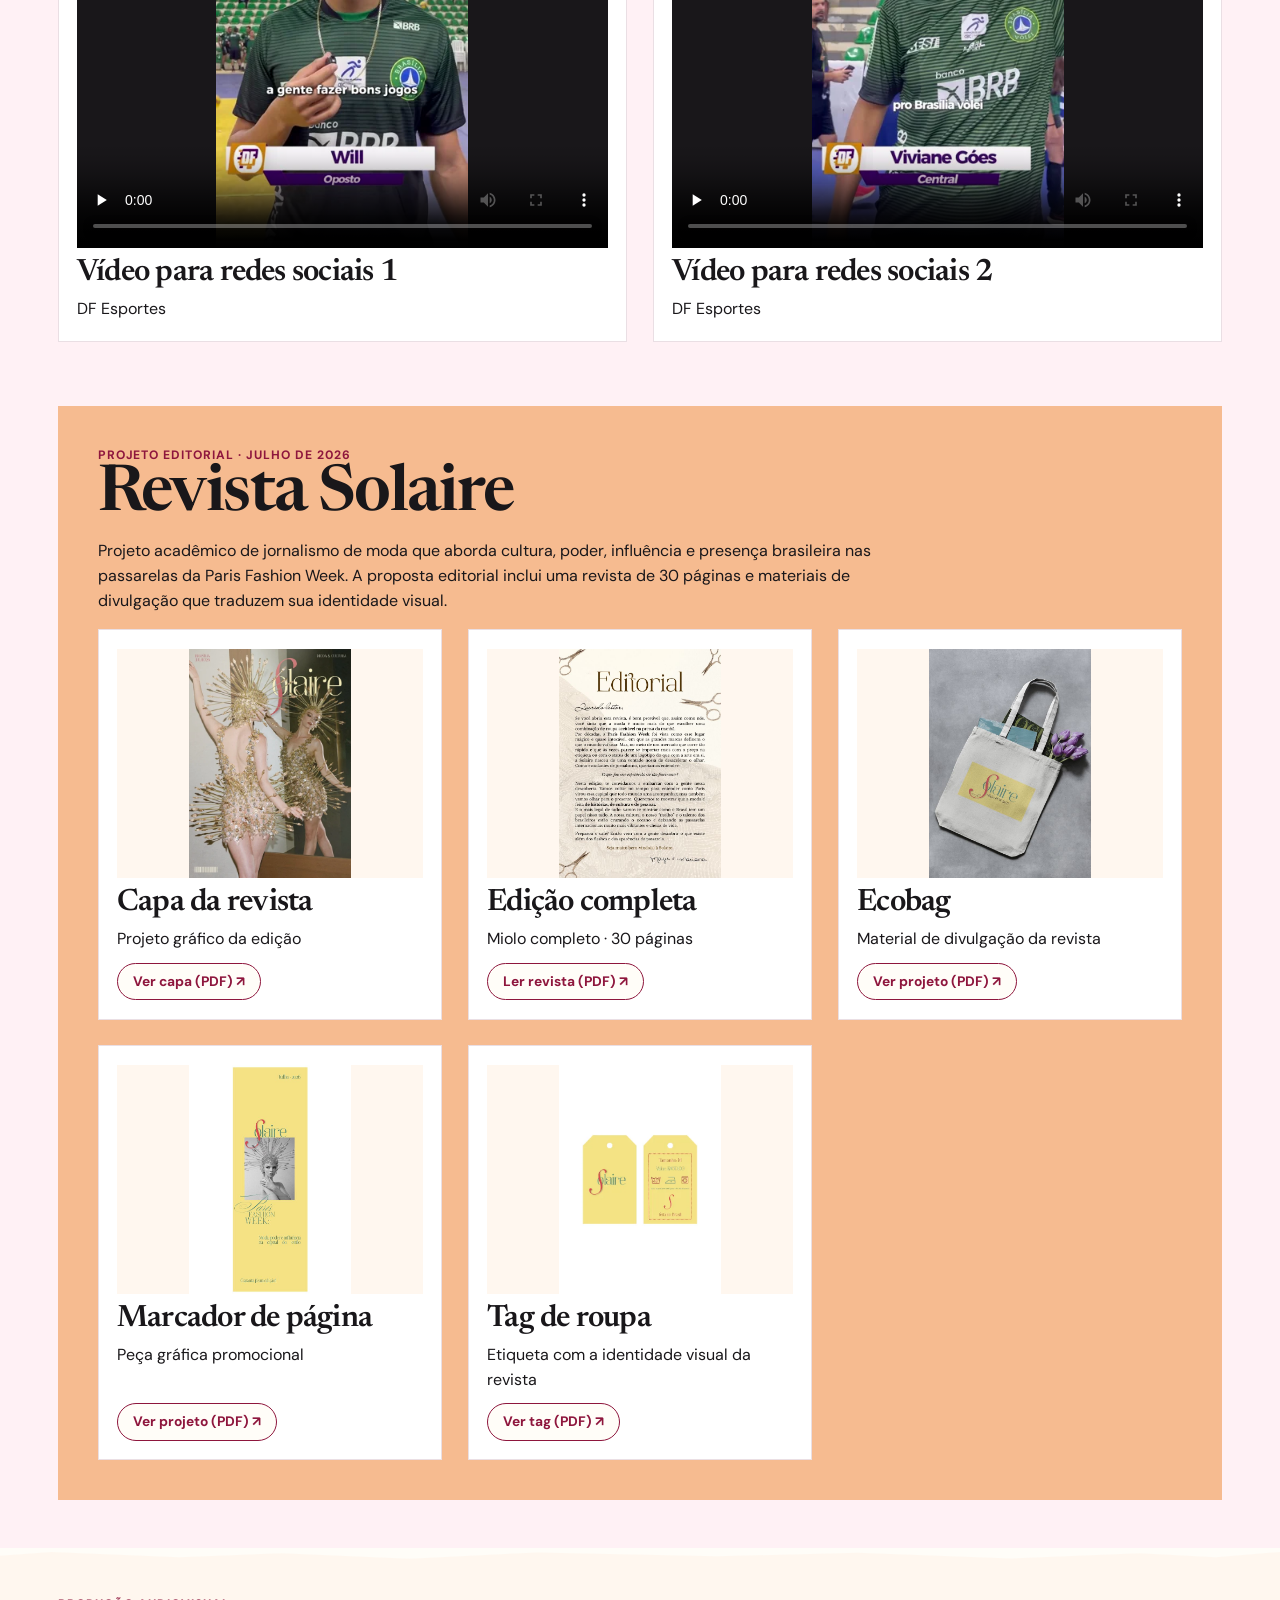
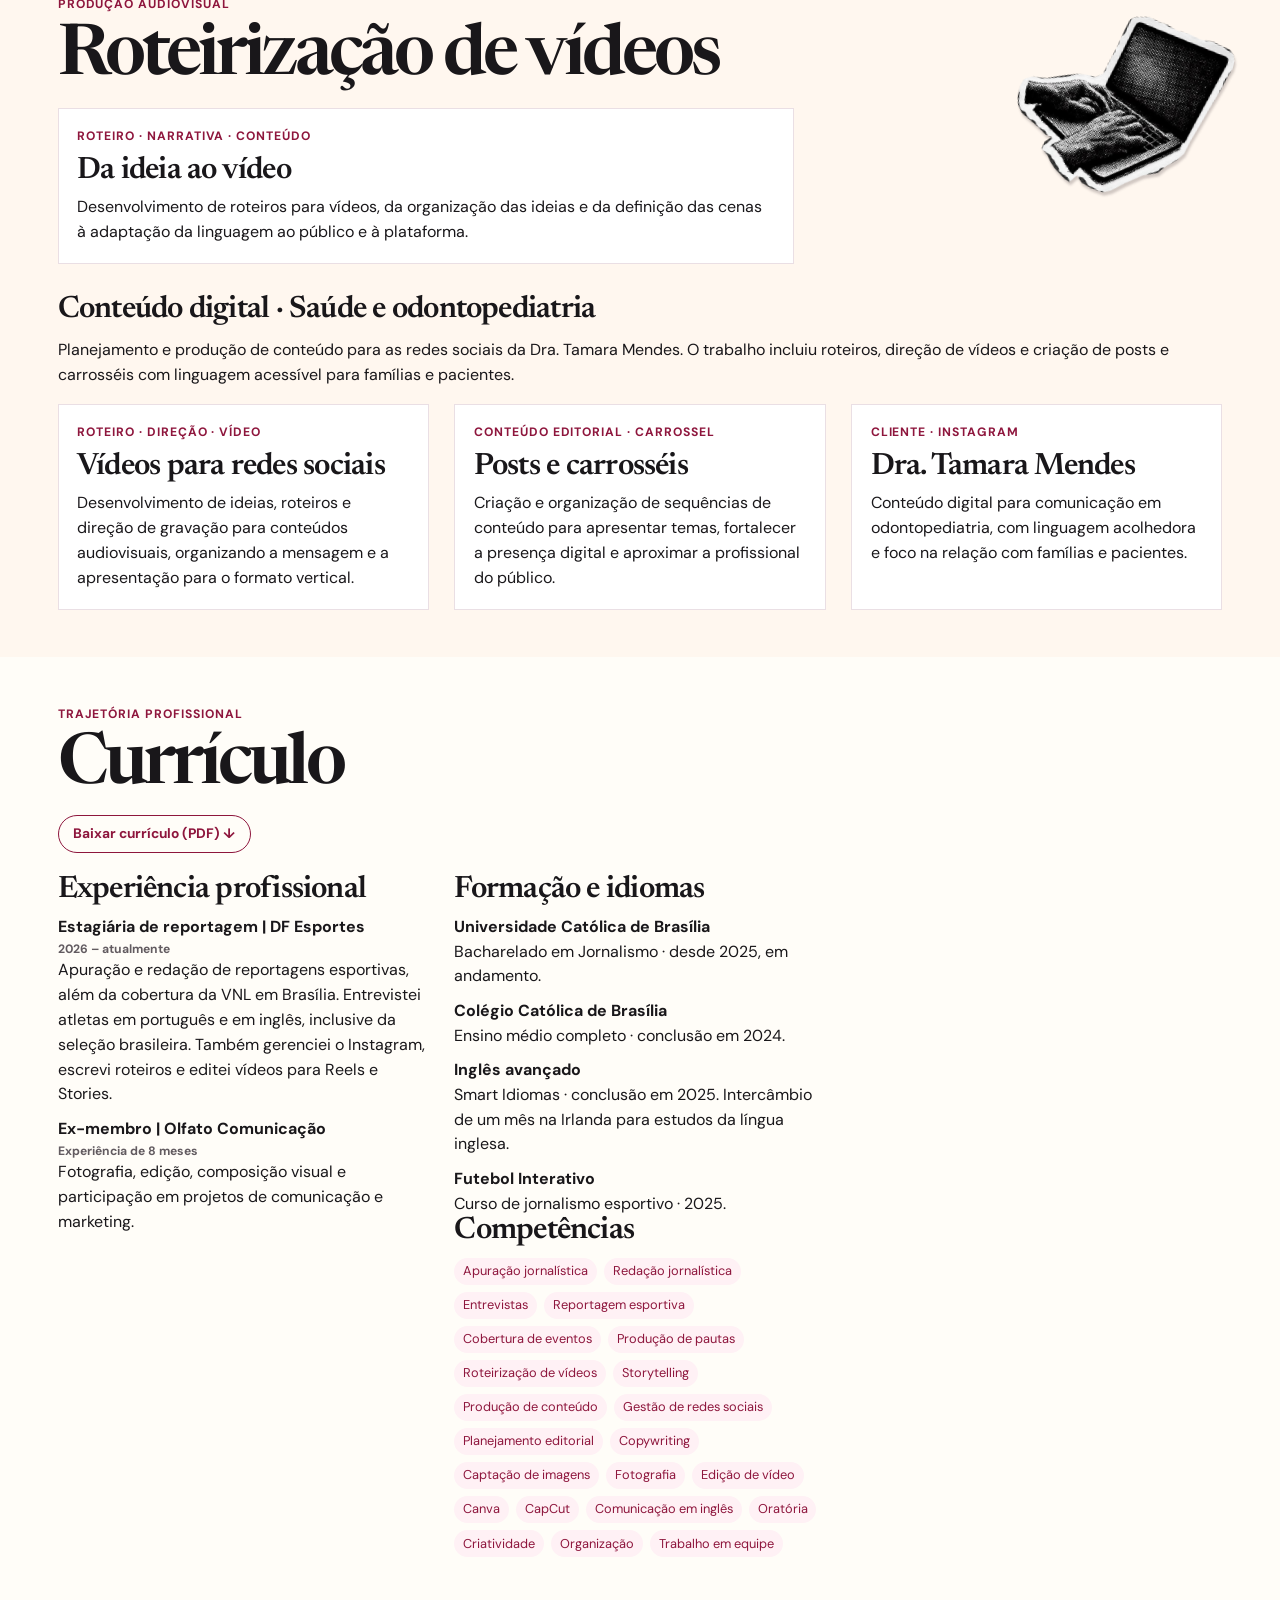
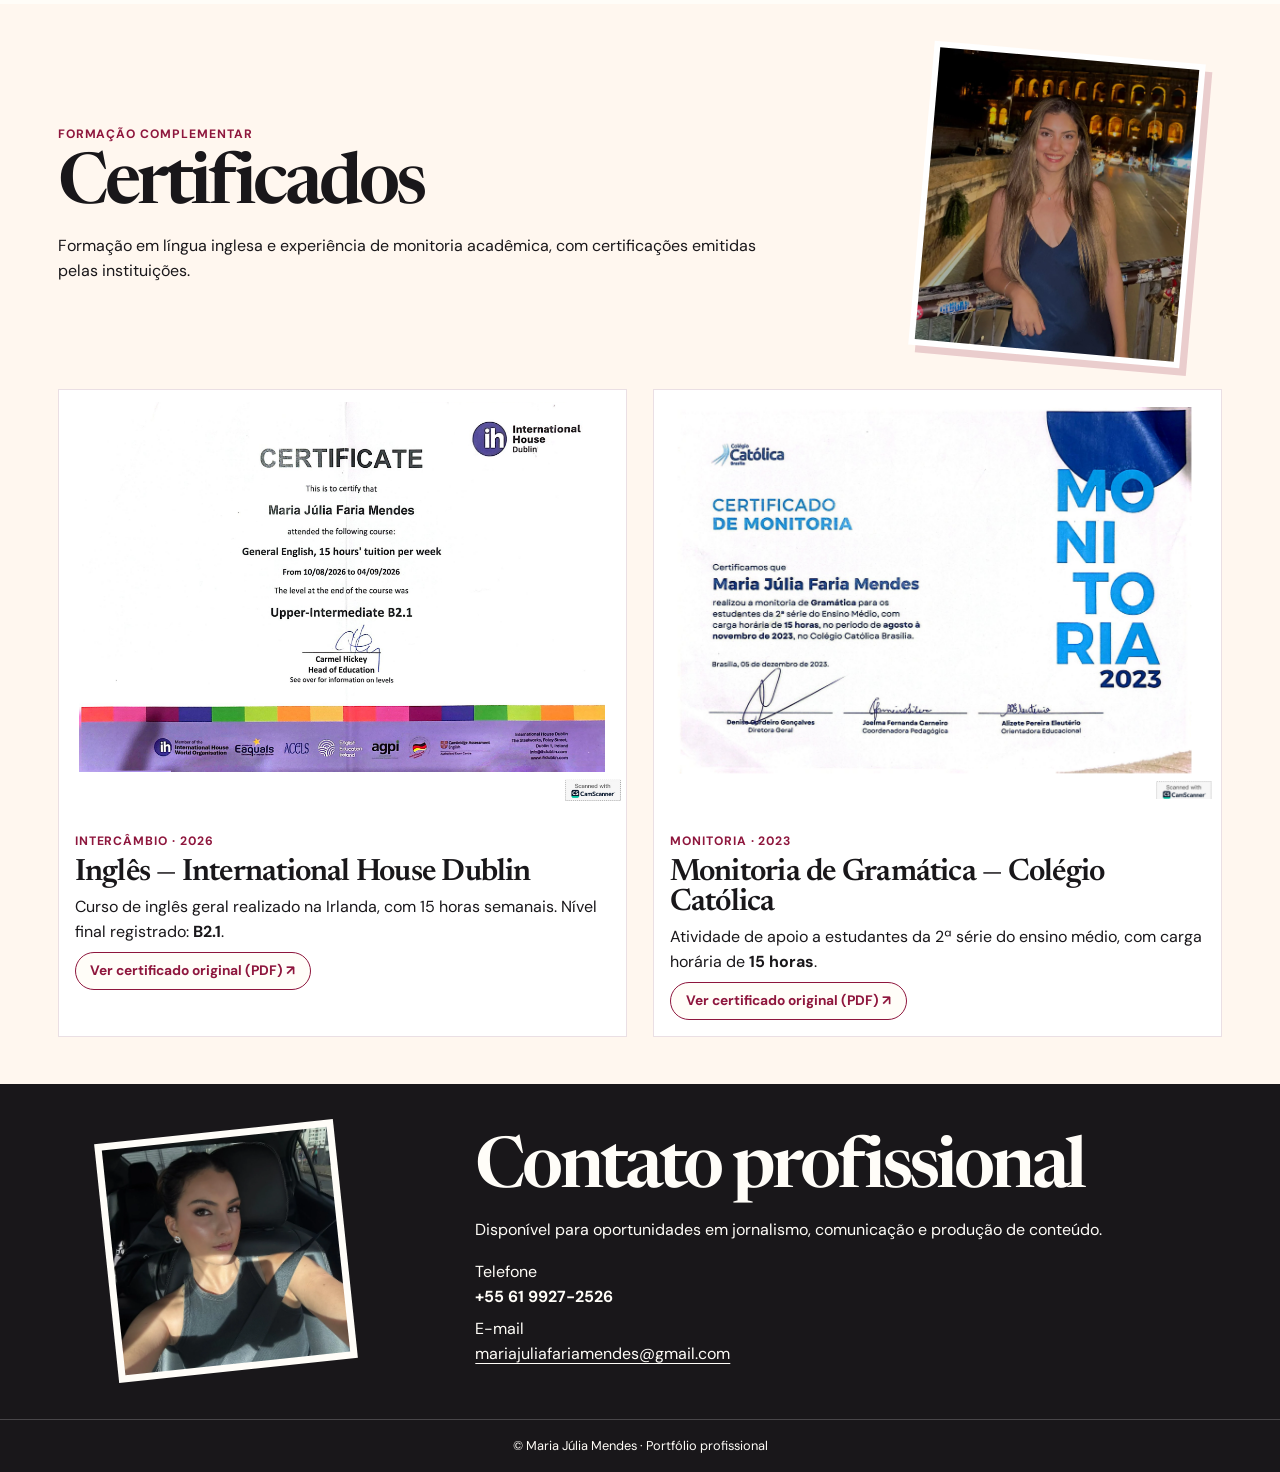
==== commit 48f85f5a: "Posiciona fotos de reportagem junto ao botão, sem legenda" ====
--- a/index.html
+++ b/index.html
@@ -1,5 +1,5 @@
 <!doctype html>
-<html lang="pt-BR"><head><meta charset="utf-8"><meta name="viewport" content="width=device-width,initial-scale=1"><meta name="description" content="Portfólio de Maria Júlia Mendes: jornalismo esportivo, reportagens, entrevistas e comunicação digital."><title>Maria Júlia Mendes — Jornalismo e comunicação</title><link rel="preconnect" href="https://fonts.googleapis.com"><link rel="preconnect" href="https://fonts.gstatic.com" crossorigin><link href="https://fonts.googleapis.com/css2?family=DM+Sans:wght@400;500;600;700&amp;family=Newsreader:ital,opsz,wght@0,6..72,400;0,6..72,600;0,6..72,700;1,6..72,500&amp;display=swap" rel="stylesheet"><link rel="stylesheet" href="editorial.css?v=bastidores"></head><body id="top"><a class="skip" href="#conteudo">Pular para o conteúdo</a><header><a href="#top" class="masthead">Maria Júlia Mendes</a><button class="menu-toggle" type="button" aria-label="Abrir menu" aria-controls="site-nav" aria-expanded="false" hidden>
+<html lang="pt-BR"><head><meta charset="utf-8"><meta name="viewport" content="width=device-width,initial-scale=1"><meta name="description" content="Portfólio de Maria Júlia Mendes: jornalismo esportivo, reportagens, entrevistas e comunicação digital."><title>Maria Júlia Mendes — Jornalismo e comunicação</title><link rel="preconnect" href="https://fonts.googleapis.com"><link rel="preconnect" href="https://fonts.gstatic.com" crossorigin><link href="https://fonts.googleapis.com/css2?family=DM+Sans:wght@400;500;600;700&amp;family=Newsreader:ital,opsz,wght@0,6..72,400;0,6..72,600;0,6..72,700;1,6..72,500&amp;display=swap" rel="stylesheet"><link rel="stylesheet" href="editorial.css?v=fotos-laterais"></head><body id="top"><a class="skip" href="#conteudo">Pular para o conteúdo</a><header><a href="#top" class="masthead">Maria Júlia Mendes</a><button class="menu-toggle" type="button" aria-label="Abrir menu" aria-controls="site-nav" aria-expanded="false" hidden>
   <span class="menu-icon" aria-hidden="true"></span>
 </button><nav id="site-nav" aria-label="Navegação"><a href="#prazer">Prazer!</a><a href="#reportagens">Reportagens</a><a href="#cobertura">Coberturas</a><a href="#reportagem-academica">Reportagens acadêmicas</a><a href="#projetos">Projetos</a><a href="#designs">Design</a><a href="#certificados">Certificados</a><a href="#curriculo">Currículo</a><a href="#contato">Contato</a></nav></header><main id="conteudo">
 <section id="prazer" class="intro-rosa" aria-labelledby="intro-name">
@@ -39,14 +39,13 @@
     </svg><svg class="sticker-art clippings-paper" viewbox="53 72 244 197" aria-hidden="true" focusable="false">
       <defs><clippath id="recorte-pilha-jornais"><path d="M55 158L62 154L56 150L84 137L111 116L139 96L177 74L240 77L259 86L273 98L271 110L286 117L284 129L295 136L293 151L277 179L248 208L198 262L189 267L171 262L111 239L60 220L64 215L56 210L65 202L55 198L63 192L56 186L63 180L55 175L65 169L55 166L63 161Z"></path></clippath></defs>
       <image href="assets/recortes/pilha-jornais.jpg" width="360" height="360" clip-path="url(#recorte-pilha-jornais)"></image>
-    </svg></div></div><p>Reportagens sobre vôlei, futebol e outras modalidades, com links para as publicações originais.</p><div class="controls" aria-label="Filtros de reportagens"><button data-filter="Todas" aria-pressed="true">Todas</button><button data-filter="Vôlei" aria-pressed="false">Vôlei</button><button data-filter="Futebol" aria-pressed="false">Futebol</button><button data-filter="Outros esportes" aria-pressed="false">Outros esportes</button><input id="search" type="search" placeholder="Buscar reportagem" aria-label="Buscar reportagem"></div><p id="count" class="archive-count" aria-live="polite"></p><div id="articles" class="grid"></div><button class="btn alt archive-toggle" type="button" aria-controls="articles" aria-expanded="false" hidden>Ver todas as reportagens</button><noscript>Ative o JavaScript para explorar as reportagens.</noscript>
-<figure id="maybootcamp" class="reportagem-bastidores">
-  <div class="maybootcamp-photos">
+    </svg></div></div><p>Reportagens sobre vôlei, futebol e outras modalidades, com links para as publicações originais.</p><div class="controls" aria-label="Filtros de reportagens"><button data-filter="Todas" aria-pressed="true">Todas</button><button data-filter="Vôlei" aria-pressed="false">Vôlei</button><button data-filter="Futebol" aria-pressed="false">Futebol</button><button data-filter="Outros esportes" aria-pressed="false">Outros esportes</button><input id="search" type="search" placeholder="Buscar reportagem" aria-label="Buscar reportagem"></div><p id="count" class="archive-count" aria-live="polite"></p><div id="articles" class="grid"></div><div class="reportagens-rodape">
+  <button class="btn alt archive-toggle" type="button" aria-controls="articles" aria-expanded="false" hidden>Ver todas as reportagens</button>
+  <figure id="maybootcamp" class="maybootcamp-photos">
     <img src="assets/projetos/maybootcamp-entrevista.webp" width="733" height="1100" alt="Maria Júlia com um microfone durante uma entrevista individual na MayBootcamp" loading="lazy">
     <img src="assets/projetos/maybootcamp-participantes.webp" width="733" height="1100" alt="Maria Júlia entrevistando um grupo de participantes da MayBootcamp" loading="lazy">
-  </div>
-  <figcaption><strong>MayBootcamp</strong><br>Entrevistas com participantes durante a cobertura no Parque da Cidade, em Brasília.</figcaption>
-</figure>
+  </figure>
+</div><noscript>Ative o JavaScript para explorar as reportagens.</noscript>
 </section>
 <section id="cobertura"><div class="vnl-lead">
   <div class="vnl-copy"><div>
--- a/editorial.css
+++ b/editorial.css
@@ -200,7 +200,7 @@
   *, *::before, *::after { scroll-behavior: auto !important; transition-duration: 0s !important; }
 }
 
-.archive-toggle { margin-top: 1.45rem; cursor: pointer; }
+.archive-toggle { cursor: pointer; }
 .archive-toggle[hidden] { display: none; }
 
 @media (prefers-reduced-motion: no-preference) {
@@ -507,24 +507,25 @@
 }
 
 #designs > p + p { max-width: 68ch; }
-.reportagem-bastidores {
+.reportagens-rodape {
   display: flex;
   flex-wrap: wrap;
   align-items: center;
-  gap: .8rem 1rem;
-  margin-top: 1.6rem;
-  padding-top: 1rem;
-  border-top: 1px solid var(--line);
+  gap: .65rem;
+  margin-top: 1.25rem;
+}
+.maybootcamp-photos {
+  display: flex;
+  flex: 0 0 auto;
+  gap: .35rem;
+  margin-inline-start: auto;
   scroll-margin-top: 5rem;
 }
-.maybootcamp-photos { display: flex; gap: .5rem; }
 .maybootcamp-photos img {
-  width: min(23vw, 6rem);
+  width: min(11vw, 3.4rem);
   height: auto;
   border-radius: .25rem;
 }
-.reportagem-bastidores figcaption { max-width: 43ch; font-size: .9rem; }
-.reportagem-bastidores figcaption strong { color: var(--wine); }
 .contact-details { display: grid; gap: .45rem; font-style: normal; }
 .contact-details a, .contact-details strong { display: block; }
 .contact-details a { text-underline-offset: .24em; overflow-wrap: anywhere; }
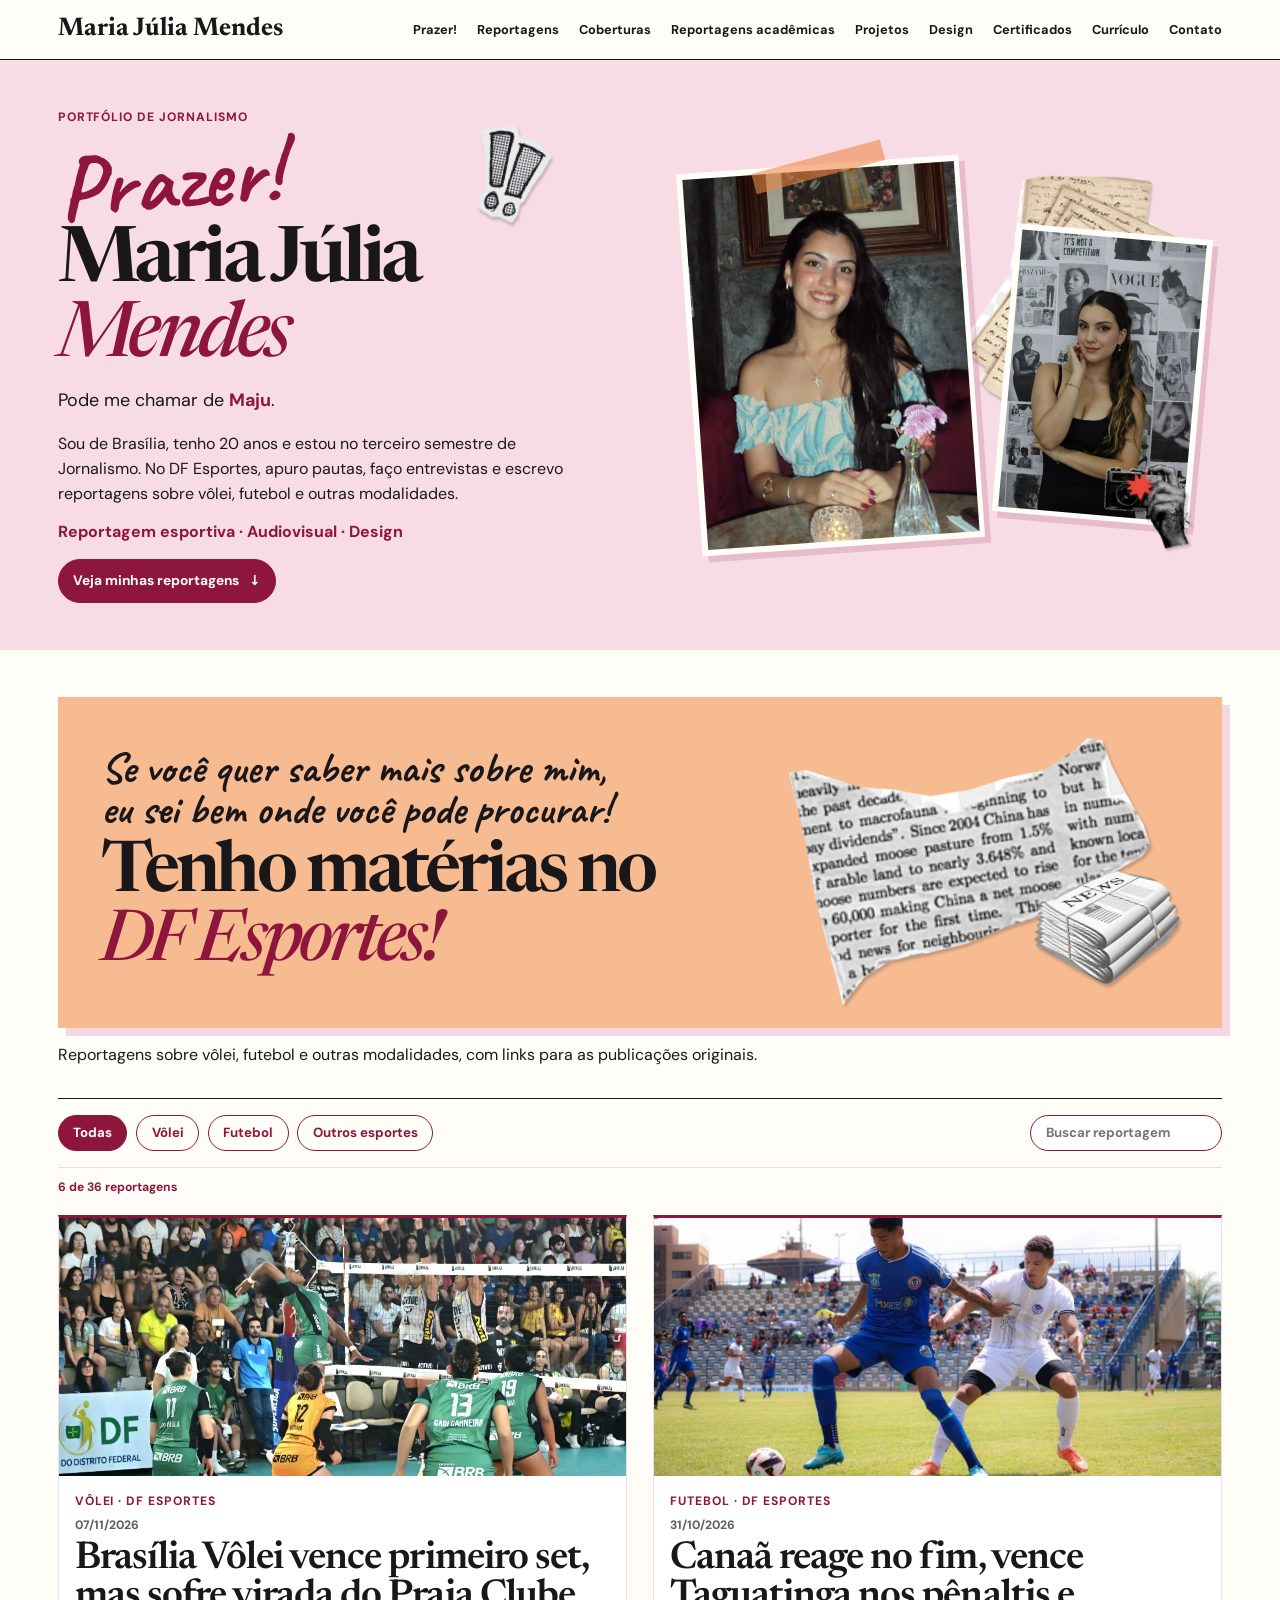
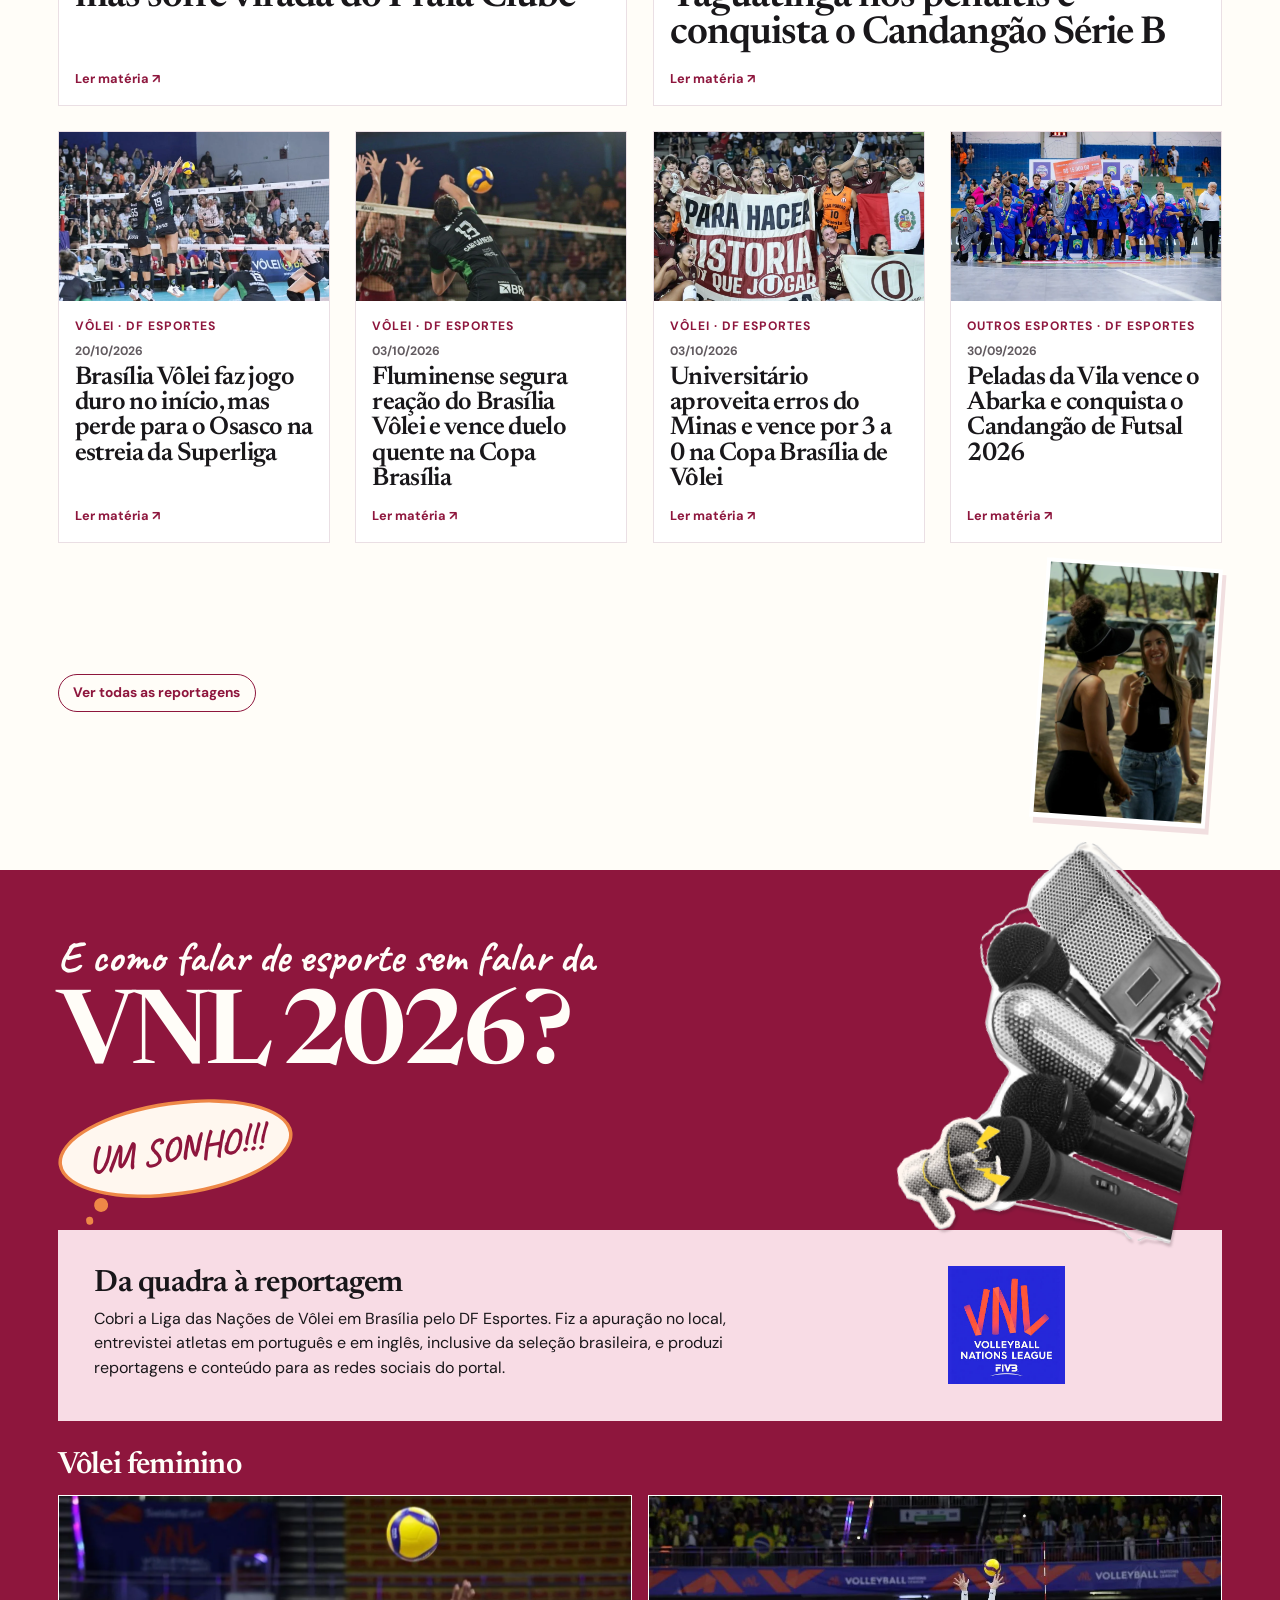
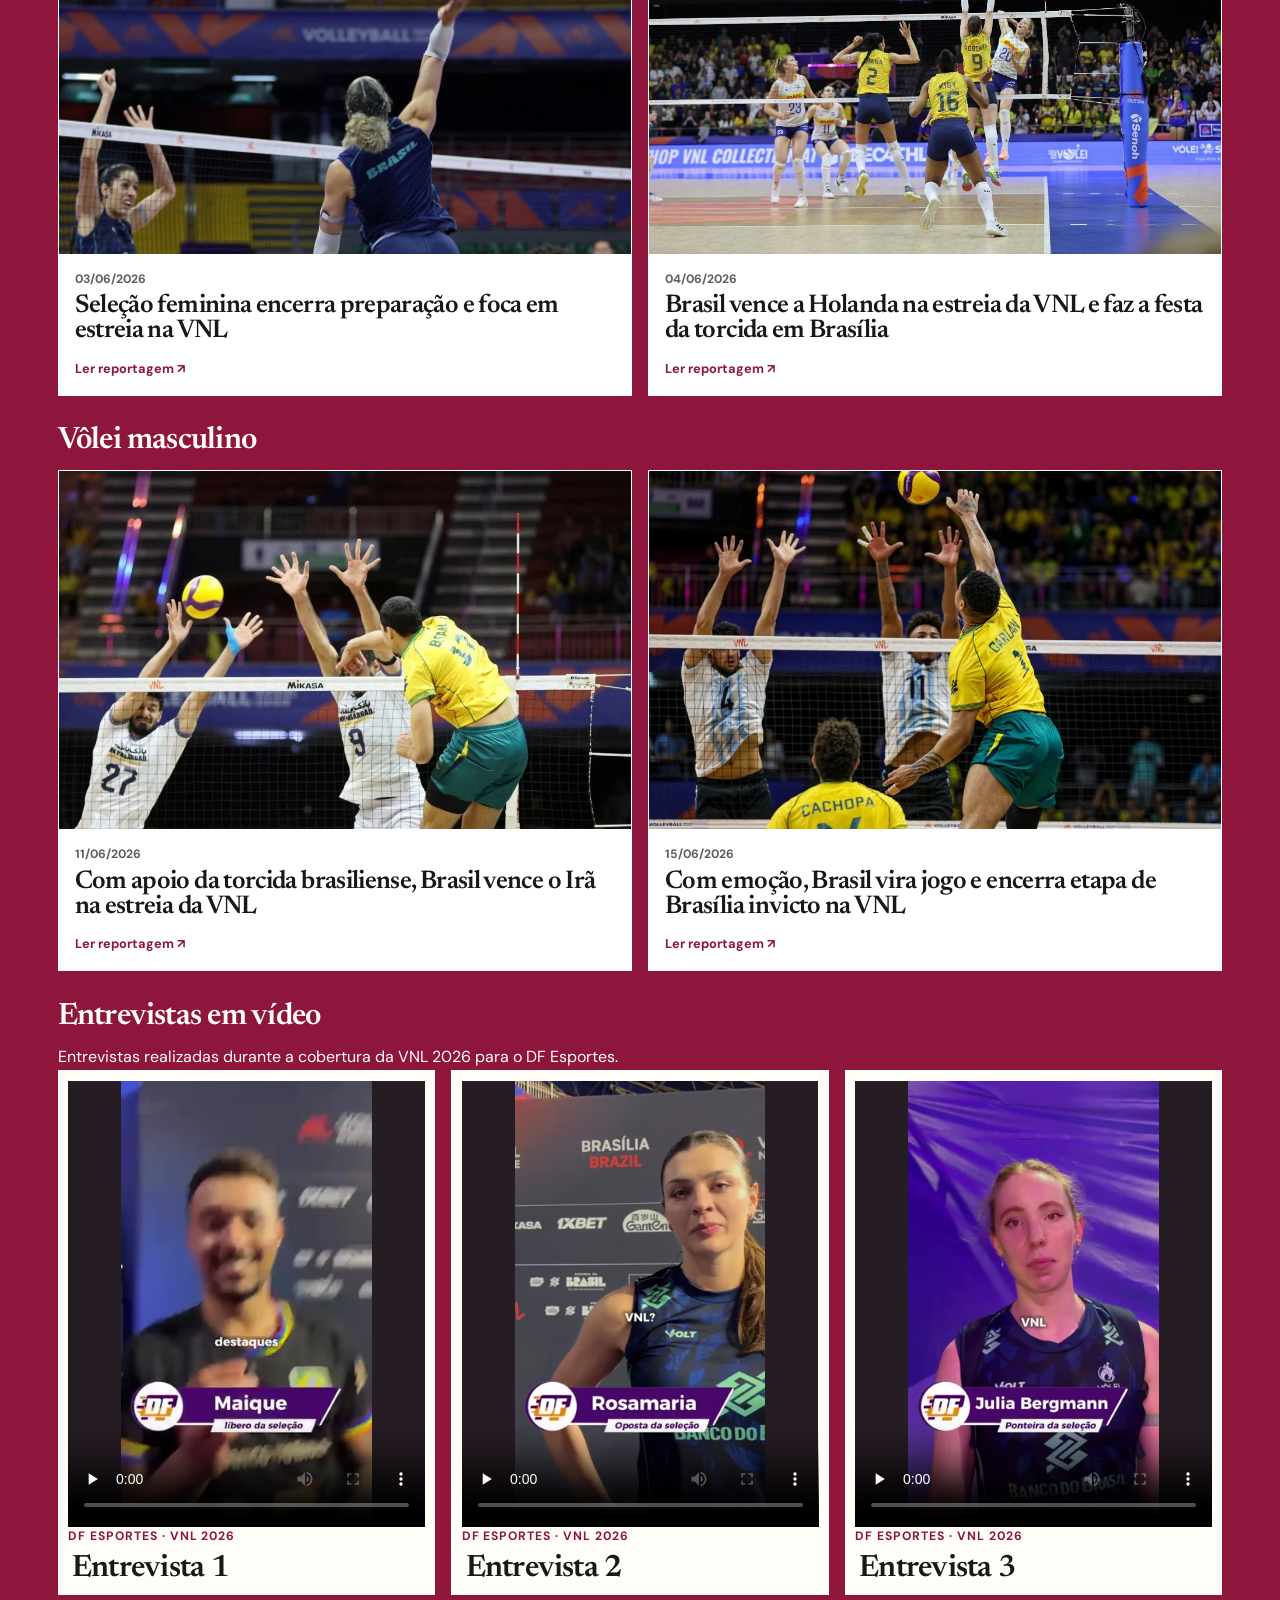
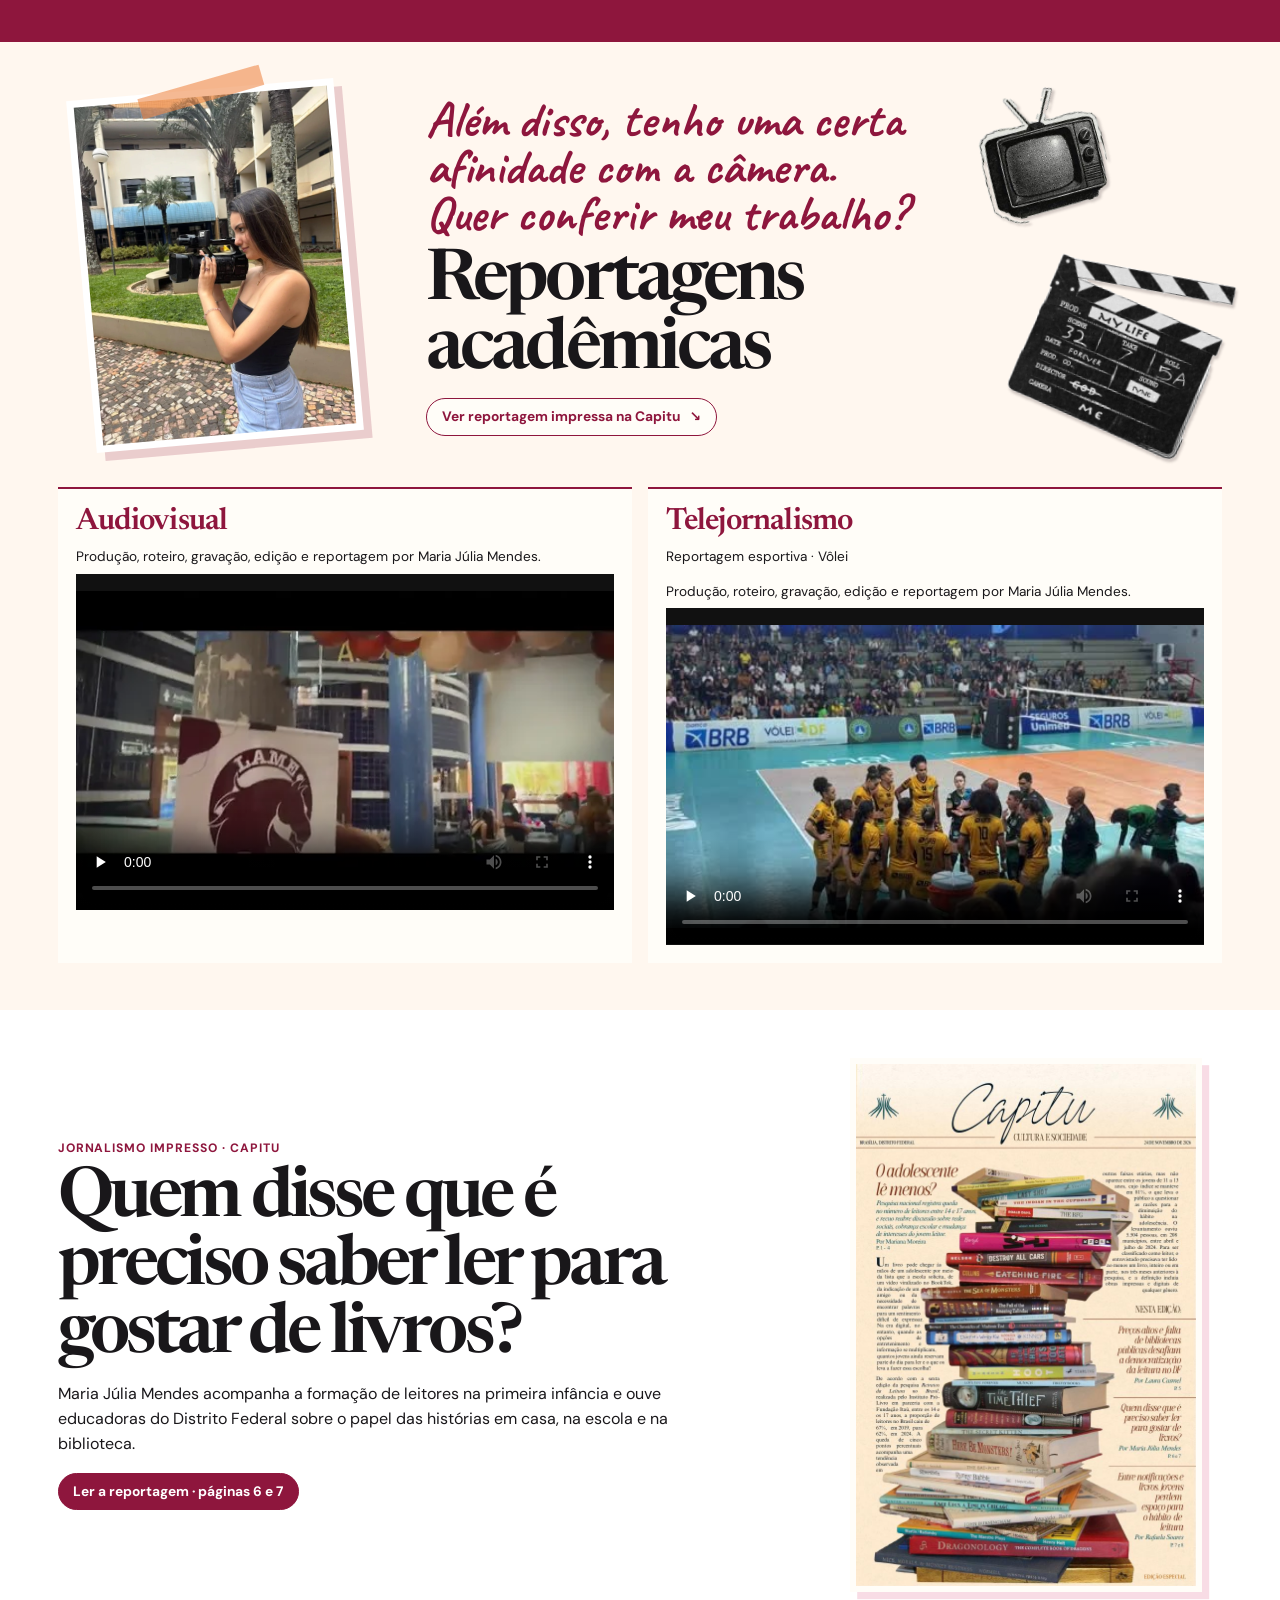
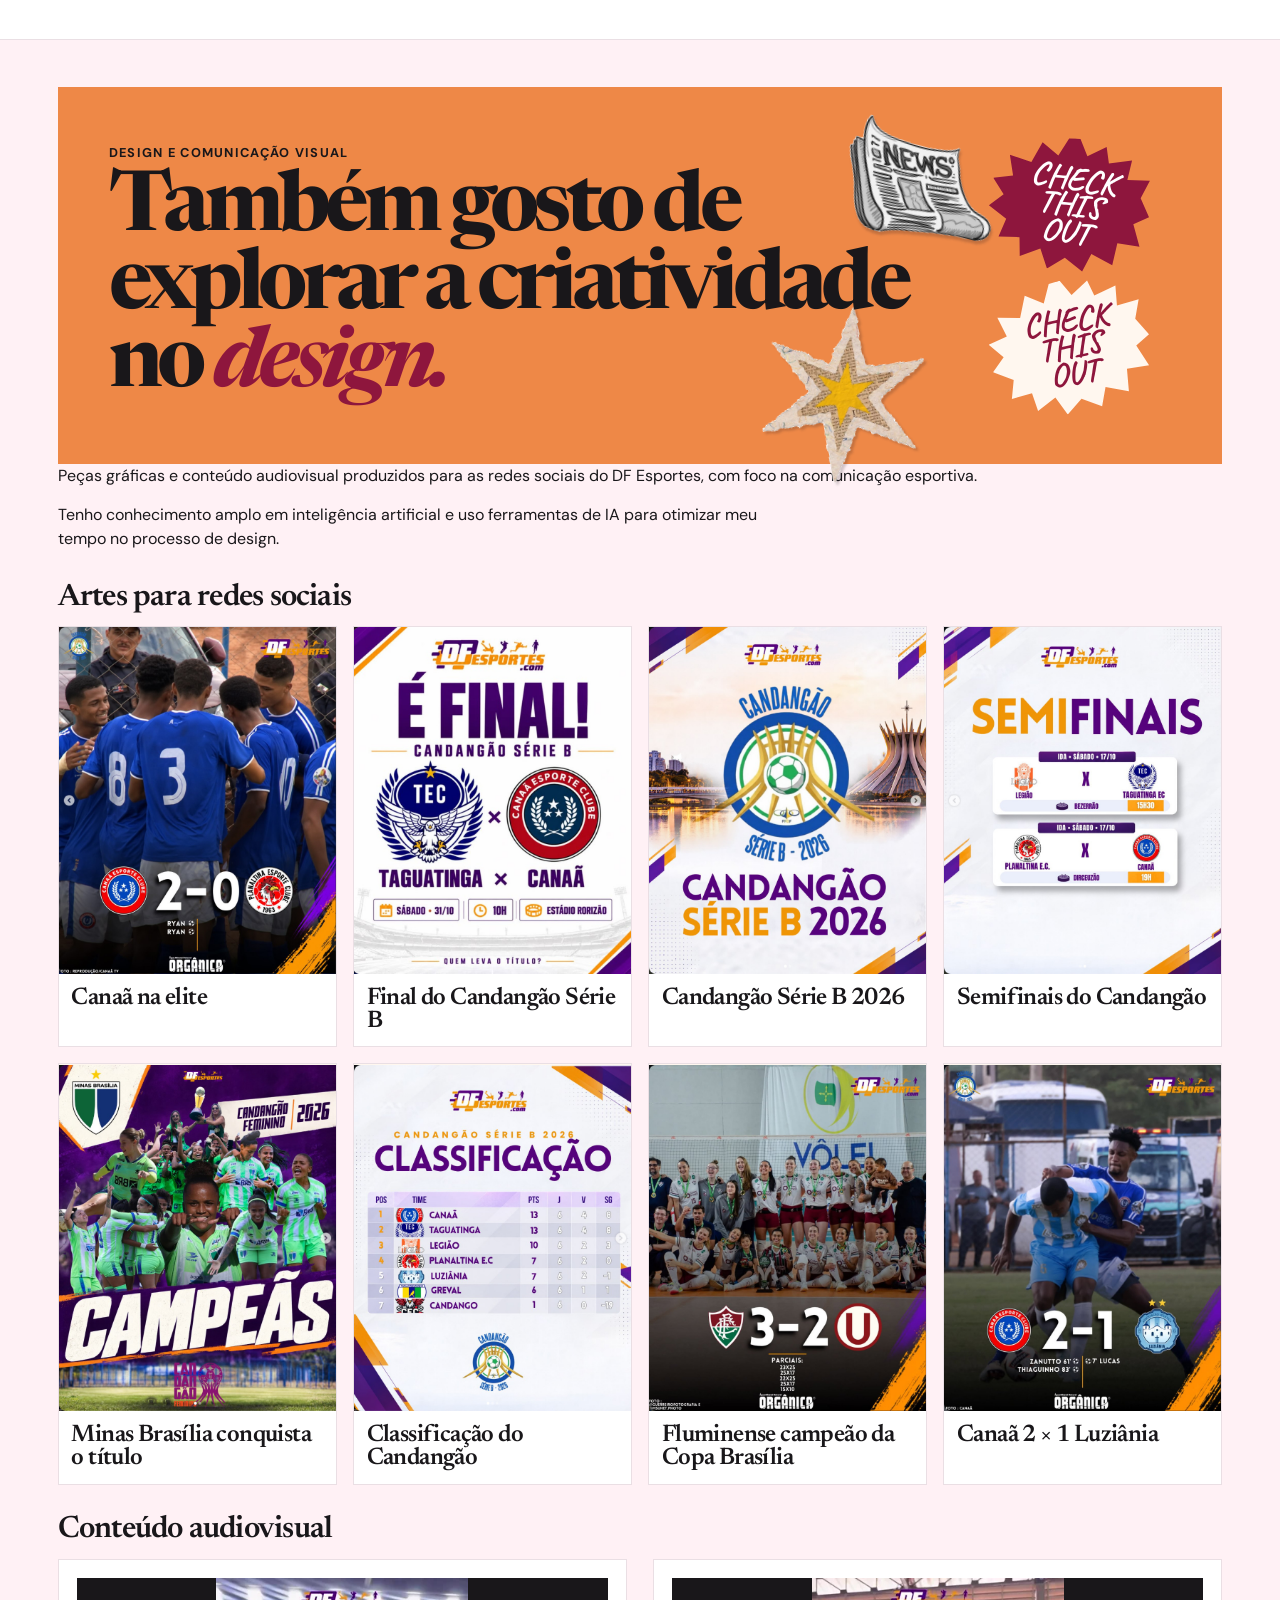
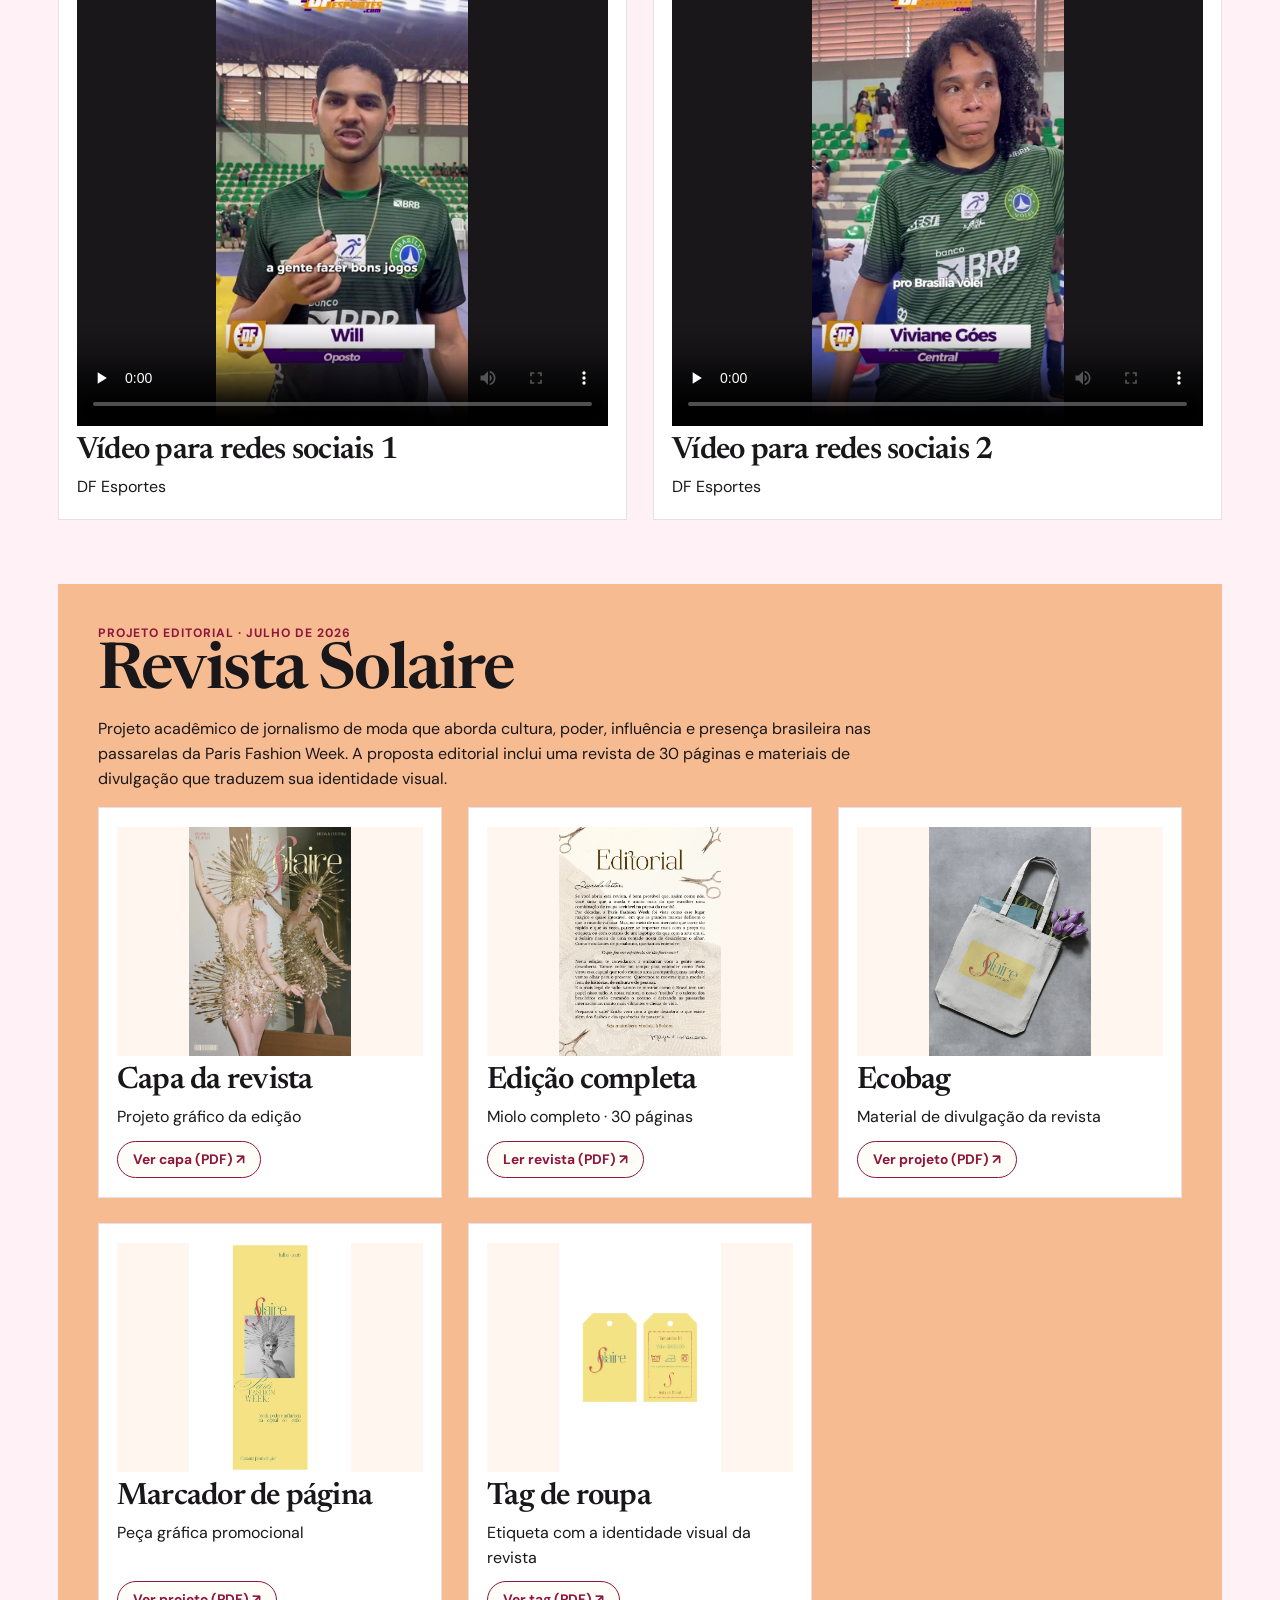
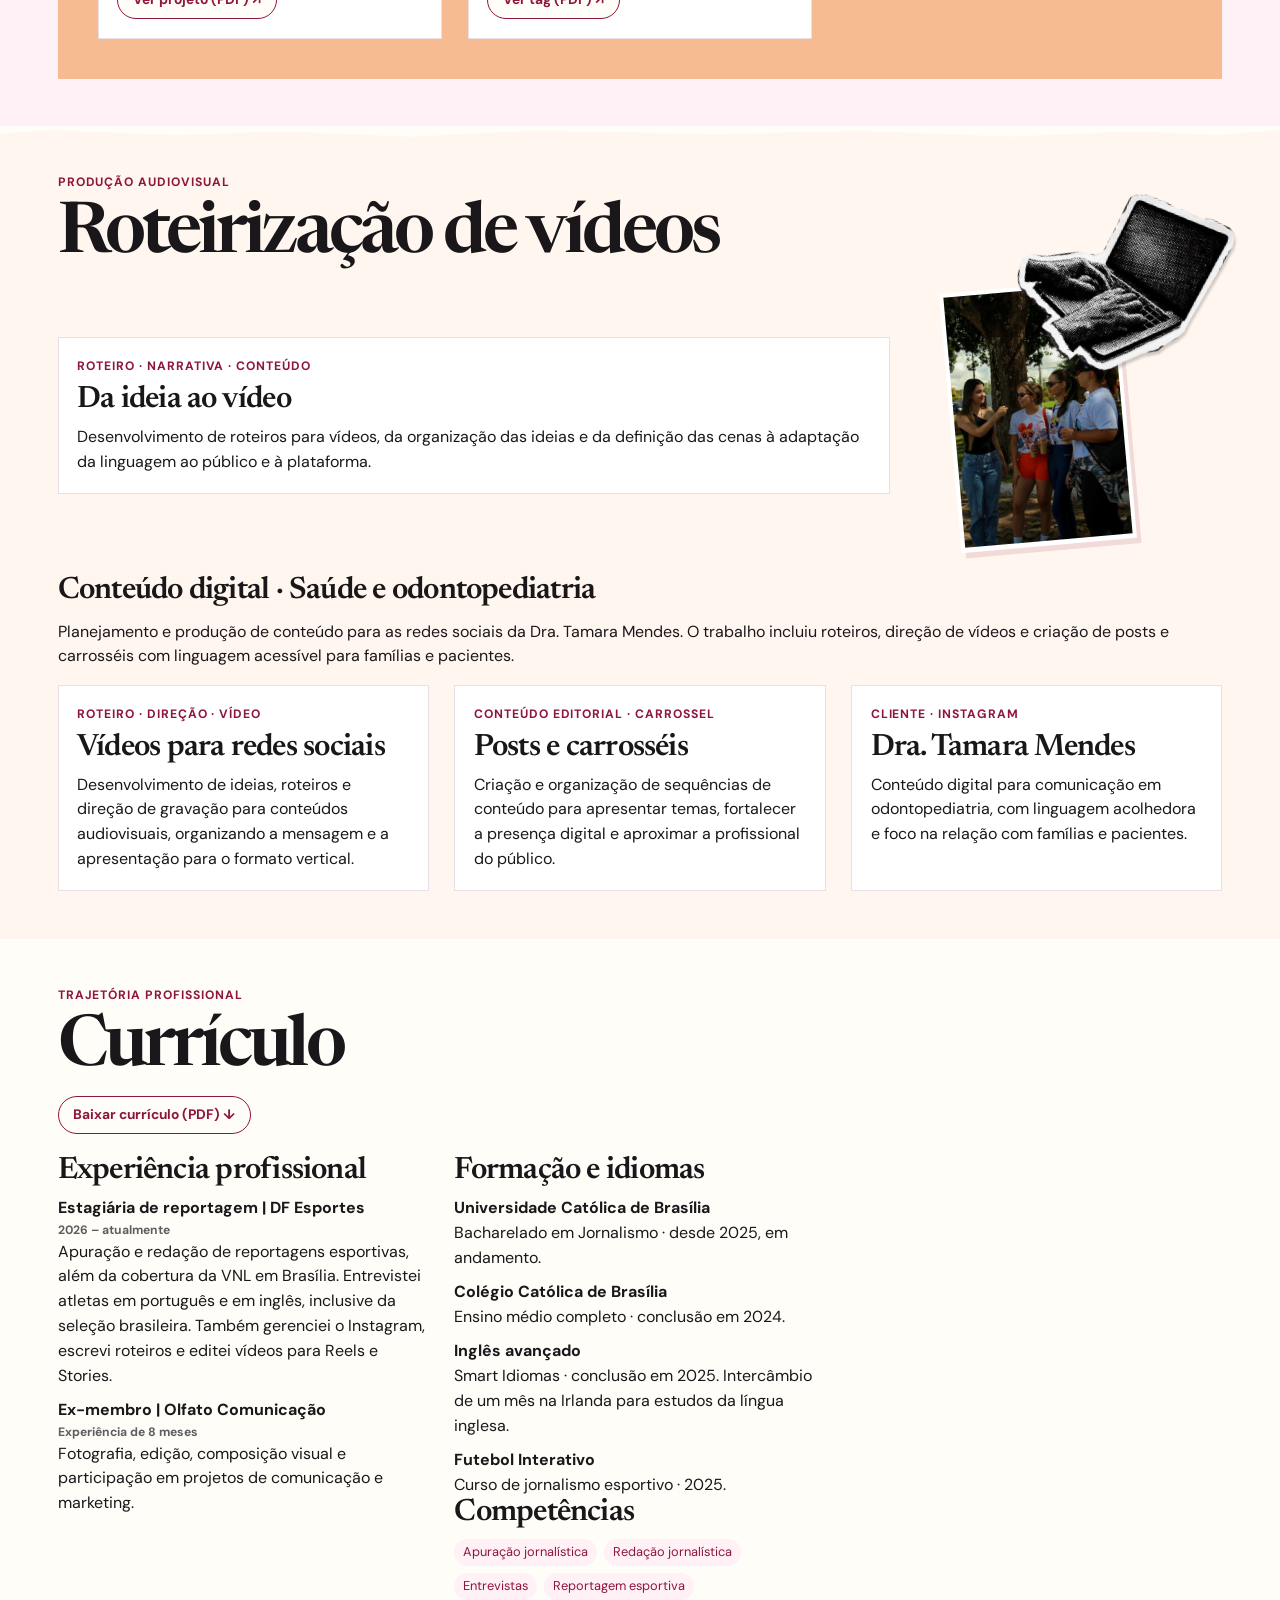
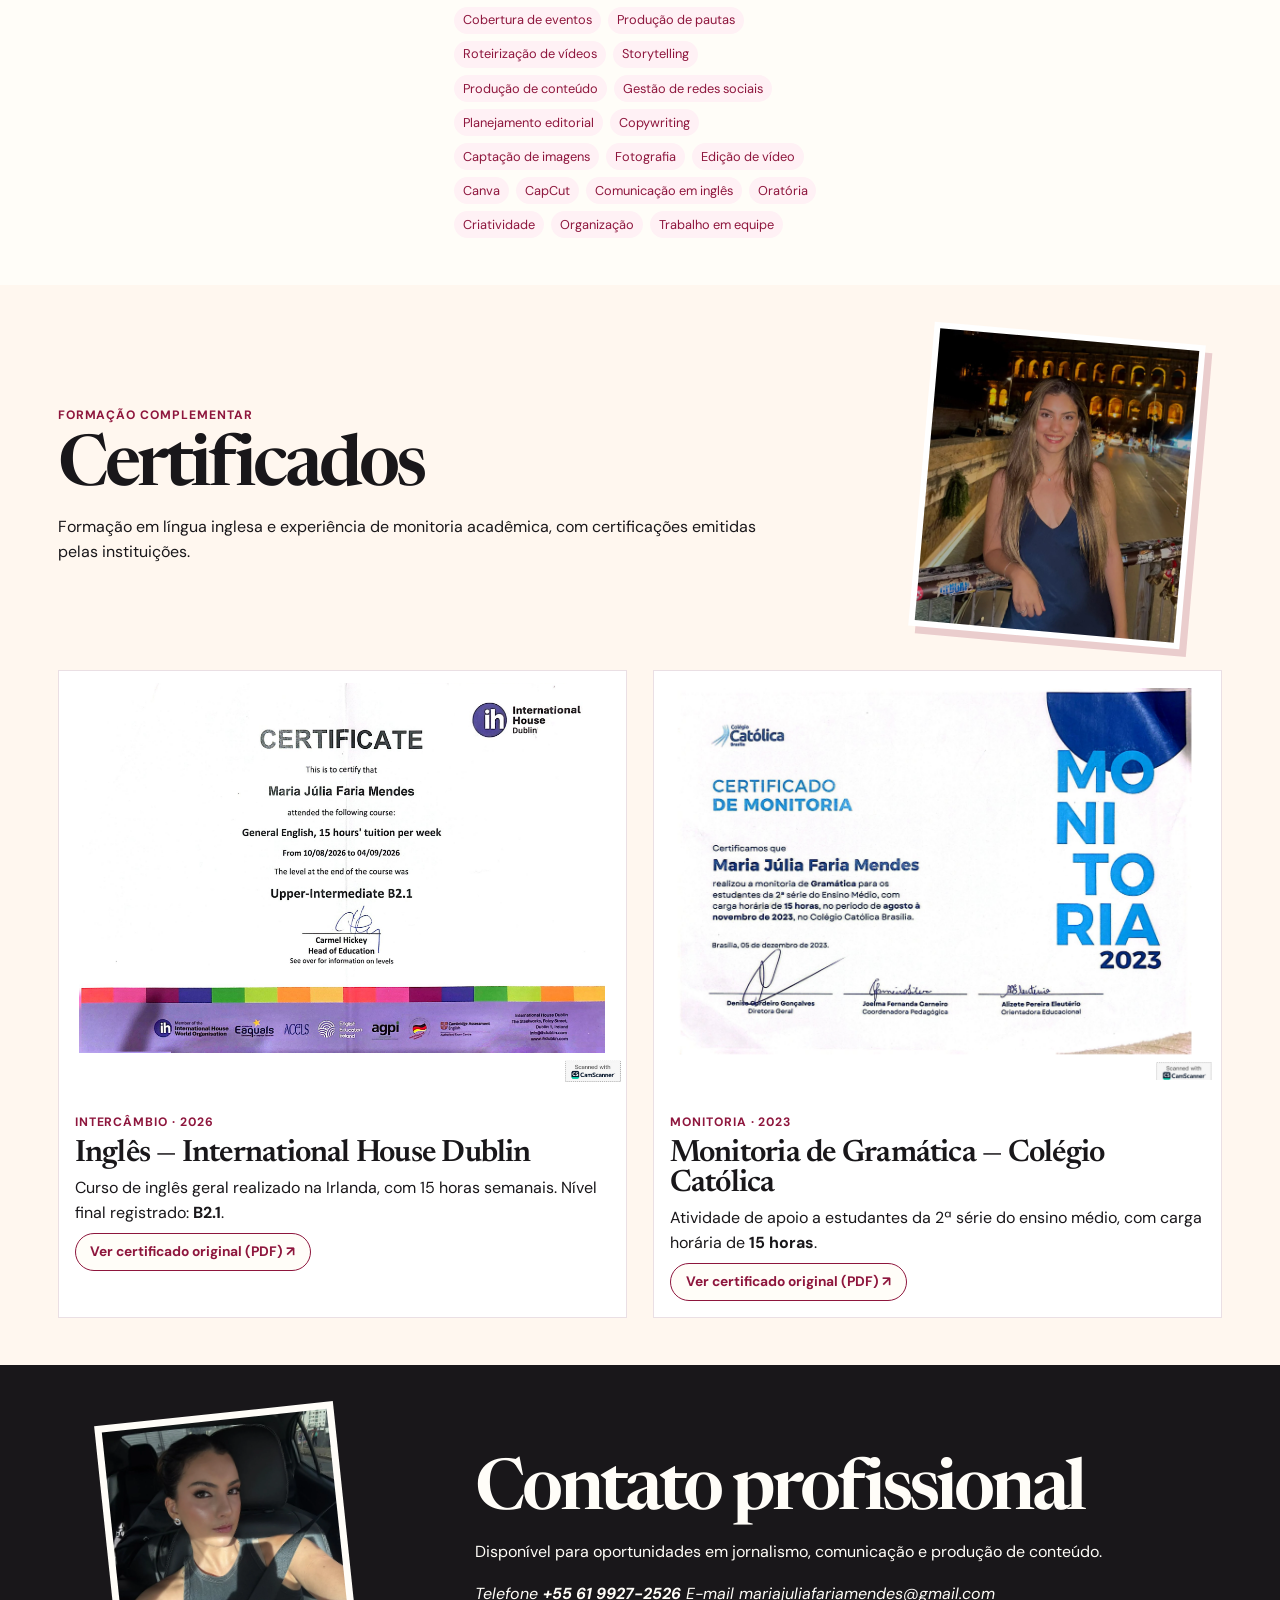
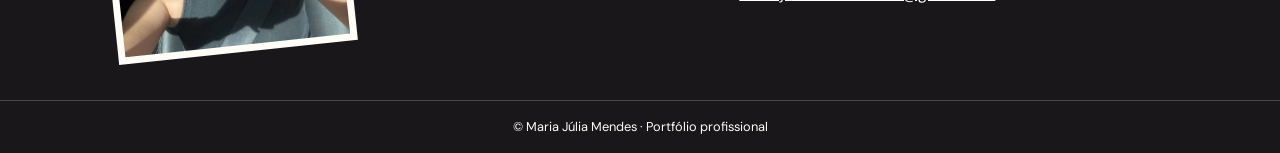
==== commit d4c031eb: "Amplia e distribui as fotos decorativas entre reportagens e projetos" ====
--- a/index.html
+++ b/index.html
@@ -1,5 +1,5 @@
 <!doctype html>
-<html lang="pt-BR"><head><meta charset="utf-8"><meta name="viewport" content="width=device-width,initial-scale=1"><meta name="description" content="Portfólio de Maria Júlia Mendes: jornalismo esportivo, reportagens, entrevistas e comunicação digital."><title>Maria Júlia Mendes — Jornalismo e comunicação</title><link rel="preconnect" href="https://fonts.googleapis.com"><link rel="preconnect" href="https://fonts.gstatic.com" crossorigin><link href="https://fonts.googleapis.com/css2?family=DM+Sans:wght@400;500;600;700&amp;family=Newsreader:ital,opsz,wght@0,6..72,400;0,6..72,600;0,6..72,700;1,6..72,500&amp;display=swap" rel="stylesheet"><link rel="stylesheet" href="editorial.css?v=fotos-laterais"></head><body id="top"><a class="skip" href="#conteudo">Pular para o conteúdo</a><header><a href="#top" class="masthead">Maria Júlia Mendes</a><button class="menu-toggle" type="button" aria-label="Abrir menu" aria-controls="site-nav" aria-expanded="false" hidden>
+<html lang="pt-BR"><head><meta charset="utf-8"><meta name="viewport" content="width=device-width,initial-scale=1"><meta name="description" content="Portfólio de Maria Júlia Mendes: jornalismo esportivo, reportagens, entrevistas e comunicação digital."><title>Maria Júlia Mendes — Jornalismo e comunicação</title><link rel="preconnect" href="https://fonts.googleapis.com"><link rel="preconnect" href="https://fonts.gstatic.com" crossorigin><link href="https://fonts.googleapis.com/css2?family=DM+Sans:wght@400;500;600;700&amp;family=Newsreader:ital,opsz,wght@0,6..72,400;0,6..72,600;0,6..72,700;1,6..72,500&amp;display=swap" rel="stylesheet"><link rel="stylesheet" href="editorial.css?v=fotos-distribuidas"></head><body id="top"><a class="skip" href="#conteudo">Pular para o conteúdo</a><header><a href="#top" class="masthead">Maria Júlia Mendes</a><button class="menu-toggle" type="button" aria-label="Abrir menu" aria-controls="site-nav" aria-expanded="false" hidden>
   <span class="menu-icon" aria-hidden="true"></span>
 </button><nav id="site-nav" aria-label="Navegação"><a href="#prazer">Prazer!</a><a href="#reportagens">Reportagens</a><a href="#cobertura">Coberturas</a><a href="#reportagem-academica">Reportagens acadêmicas</a><a href="#projetos">Projetos</a><a href="#designs">Design</a><a href="#certificados">Certificados</a><a href="#curriculo">Currículo</a><a href="#contato">Contato</a></nav></header><main id="conteudo">
 <section id="prazer" class="intro-rosa" aria-labelledby="intro-name">
@@ -41,10 +41,7 @@
       <image href="assets/recortes/pilha-jornais.jpg" width="360" height="360" clip-path="url(#recorte-pilha-jornais)"></image>
     </svg></div></div><p>Reportagens sobre vôlei, futebol e outras modalidades, com links para as publicações originais.</p><div class="controls" aria-label="Filtros de reportagens"><button data-filter="Todas" aria-pressed="true">Todas</button><button data-filter="Vôlei" aria-pressed="false">Vôlei</button><button data-filter="Futebol" aria-pressed="false">Futebol</button><button data-filter="Outros esportes" aria-pressed="false">Outros esportes</button><input id="search" type="search" placeholder="Buscar reportagem" aria-label="Buscar reportagem"></div><p id="count" class="archive-count" aria-live="polite"></p><div id="articles" class="grid"></div><div class="reportagens-rodape">
   <button class="btn alt archive-toggle" type="button" aria-controls="articles" aria-expanded="false" hidden>Ver todas as reportagens</button>
-  <figure id="maybootcamp" class="maybootcamp-photos">
-    <img src="assets/projetos/maybootcamp-entrevista.webp" width="733" height="1100" alt="Maria Júlia com um microfone durante uma entrevista individual na MayBootcamp" loading="lazy">
-    <img src="assets/projetos/maybootcamp-participantes.webp" width="733" height="1100" alt="Maria Júlia entrevistando um grupo de participantes da MayBootcamp" loading="lazy">
-  </figure>
+  <figure id="maybootcamp" class="foto-bastidores foto-bastidores-reportagens"><img src="assets/projetos/maybootcamp-entrevista.webp" width="733" height="1100" alt="" loading="lazy"></figure>
 </div><noscript>Ative o JavaScript para explorar as reportagens.</noscript>
 </section>
 <section id="cobertura"><div class="vnl-lead">
@@ -87,7 +84,7 @@
       <defs><clippath id="recorte-jornal-desenhado"><path d="M379.339 14L382.398 14L383.884 17L385 19.1907L386.731 22L388.486 24L390 26.2733L391.894 29L393.726 31L395.855 33L398 34.2796L400.668 36L403 37.507L405.668 39L408 40.3354L411 41.507L414 42.5254L417 43.5254L420 44.3537L423 45.3214L426 46.1029L429.822 47L433 47.3396L436.822 48L440 48.3399L443 49.1029L447 49.3396L450.822 50L454 50.3396L458 50.3396L462 50.5258L465 51.3392L469 51.3396L473 51.3396L477 51.5258L480 52.3392L484 52.3396L488 52.3396L492 52.3396L496 52.3396L500 52.3396L504 52.3396L508 52.3396L512 52.3396L516 52.3396L520 52.3392L523 51.5258L527 51.3396L531 51.1029L534 50.3399L538 50.3211L541 49.3541L545 49.3211L548 48.3541L552 48.3211L555 47.3541L559 47.1029L562 46.3214L565 45.3356L568 44.3356L571 43.3356L574 42.1162L576.191 41L579 39.507L581.273 38L583.339 36L587 35.5398L588 37.5701L587.66 41L587.66 45L587.661 49L588.474 52L588.897 56L589.897 59L591 61.1907L592.474 64L593.493 67L594.884 70L596 72.1948L597 75.1747L598.474 78L599.474 81L600 84.1782L601 87.1786L602 90.1786L603 93.1786L603.897 97L605 99.1907L606.493 102L607.665 105L609 107.332L610.493 110L611.884 113L613 115.145L614.884 118L616 120.145L617.884 123L619 125.145L620.894 128L622.486 130L624 132.273L625.894 135L627.486 137L629 139.273L631 141.274L633 143.274L635 145.274L637 147.274L639 149.274L641 151.274L643 153.106L645.855 155L648 156.116L650.855 158L653 159.116L656 160.336L659 161.336L662 162.336L665 163.336L668 164.321L671 165.103L674 166.103L677 167.116L680 168.336L682.855 170L685 171.116L687.726 173L689.726 175L691.716 177L693 179.145L695 181.333L696.72 184L697.897 187L698.897 190L699.646 193L698.679 196L698.474 200L697.647 203L697 206.431L695.486 209L693.731 211L692 213.667L690 215.726L688 217.486L685 218.884L682.809 220L680 221.474L677 222.493L674 223.884L671 224.66L667 224.66L663 224.66L659 224.66L655 224.679L652 225.194L648 225.66L644 225.66L640 225.66L636 225.66L632 225.66L628 225.679L625 226.646L621 226.66L617 226.897L614 227.66L610 227.897L607 228.66L603 228.661L600 229.474L596 229.679L593 230.646L589 230.66L585.822 231L582 231.66L578 231.661L575 232.474L571 232.897L568 233.661L565 234.474L561 234.897L558 235.66L554 235.897L551 236.897L548 237.66L544 237.897L541 238.66L537.822 239L534 239.897L531 240.66L527 240.897L524 241.66L520 241.897L517 242.679L514 243.646L510 243.679L507 244.646L504 245.474L500 245.897L497 246.897L494 247.679L491 248.646L488 249.475L485 250.493L482 251.646L479 252.493L476 253.884L473.6 255L470.674 256L467.825 257L465 258.493L462 259.631L459 258.698L456 259.646L452 259.646L448.409 260L446 259.679L442 259.194L439 258.678L436 257.897L432.572 258L430.133 257L427.179 256L424.338 255L422 253.486L420 251.894L417.145 250L415 248.716L413 246.726L411 244.726L409 242.726L407.106 240L405.284 238L404 235.855L402.116 233L401 230.855L399.116 228L398 225.809L396.28 223L395.103 220L394 217.805L393 214.825L391.526 212L390.525 209L389.525 206L388.525 203L387.525 200L386.526 197L386 193.822L385 190.821L384.103 187L383.321 184L382.336 181L381.354 178L380.526 175L380.103 171L379 168.805L378 165.821L377 162.821L376 159.821L375 156.821L374 153.821L373 150.825L371.507 148L370.336 145L369.336 142L368.116 139L367.103 136L366 133.809L364.507 131L363.116 128L362 125.855L360.354 123L359.279 120L358 117.855L356.526 115L355.532 112L355 108.867L354 106.373L353.279 104L352.339 101L351.525 98L350.525 95L349.526 92L350.35 89L353.13 88L355.092 86L355 82.8217L354.34 79L355.285 76L357.092 74L357.34 70L359 67.3588L363 67.3541L366 68.3211L370 68.5065L373 67.1301L373.321 64L372.354 61L372.321 57L371.354 54L371.34 50L371.34 46L371.34 42L371.34 38L371.34 34L372.103 31L372.526 27L373.526 24L375 21.1747L376 18.1949L377.284 16L379.339 14Z"></path></clippath></defs>
       <image href="assets/recortes/jornal-desenhado.jpg" width="736" height="1308" clip-path="url(#recorte-jornal-desenhado)"></image>
     </svg></div><p>Peças gráficas e conteúdo audiovisual produzidos para as redes sociais do DF Esportes, com foco na comunicação esportiva.</p><p>Tenho conhecimento amplo em inteligência artificial e uso ferramentas de IA para otimizar meu tempo no processo de design.</p><h3 class="vnl-heading" id="artes">Artes para redes sociais</h3><div class="design-grid"><article class="design-card"><a class="design-preview" href="design-232136.jpg" target="_blank" rel="noopener" aria-label="Ampliar arte: Canaã na elite"><img src="design-232136.jpg" alt="Canaã na elite" loading="lazy"></a><div class="design-caption"><h3>Canaã na elite</h3></div></article><article class="design-card"><a class="design-preview" href="design-232143.jpg" target="_blank" rel="noopener" aria-label="Ampliar arte: Final do Candangão Série B"><img src="design-232143.jpg" alt="Final do Candangão Série B" loading="lazy"></a><div class="design-caption"><h3>Final do Candangão Série B</h3></div></article><article class="design-card"><a class="design-preview" href="design-232214.jpg" target="_blank" rel="noopener" aria-label="Ampliar arte: Candangão Série B 2026"><img src="design-232214.jpg" alt="Candangão Série B 2026" loading="lazy"></a><div class="design-caption"><h3>Candangão Série B 2026</h3></div></article><article class="design-card"><a class="design-preview" href="design-232230.jpg" target="_blank" rel="noopener" aria-label="Ampliar arte: Semifinais do Candangão"><img src="design-232230.jpg" alt="Semifinais do Candangão" loading="lazy"></a><div class="design-caption"><h3>Semifinais do Candangão</h3></div></article><article class="design-card"><a class="design-preview" href="design-232250.jpg" target="_blank" rel="noopener" aria-label="Ampliar arte: Minas Brasília conquista o título"><img src="design-232250.jpg" alt="Minas Brasília conquista o título" loading="lazy"></a><div class="design-caption"><h3>Minas Brasília conquista o título</h3></div></article><article class="design-card"><a class="design-preview" href="design-232255.jpg" target="_blank" rel="noopener" aria-label="Ampliar arte: Classificação do Candangão"><img src="design-232255.jpg" alt="Classificação do Candangão" loading="lazy"></a><div class="design-caption"><h3>Classificação do Candangão</h3></div></article><article class="design-card"><a class="design-preview" href="design-232306.jpg" target="_blank" rel="noopener" aria-label="Ampliar arte: Fluminense campeão da Copa Brasília"><img src="design-232306.jpg" alt="Fluminense campeão da Copa Brasília" loading="lazy"></a><div class="design-caption"><h3>Fluminense campeão da Copa Brasília</h3></div></article><article class="design-card"><a class="design-preview" href="design-232324.jpg" target="_blank" rel="noopener" aria-label="Ampliar arte: Canaã 2 × 1 Luziânia"><img src="design-232324.jpg" alt="Canaã 2 × 1 Luziânia" loading="lazy"></a><div class="design-caption"><h3>Canaã 2 × 1 Luziânia</h3></div></article></div><h3 class="vnl-heading">Conteúdo audiovisual</h3><div class="design-videos"><article class="card"><video controls playsinline preload="none" src="design-video-01.mp4" poster="assets/editorial/design-video-01.webp"></video><h3>Vídeo para redes sociais 1</h3><p>DF Esportes</p></article><article class="card"><video controls playsinline preload="none" src="design-video-02.mp4" poster="assets/editorial/design-video-02.webp"></video><h3>Vídeo para redes sociais 2</h3><p>DF Esportes</p></article></div><div class="solaire-project" id="solaire"><div class="eyebrow">Projeto editorial · Julho de 2026</div><h3>Revista Solaire</h3><p>Projeto acadêmico de jornalismo de moda que aborda cultura, poder, influência e presença brasileira nas passarelas da Paris Fashion Week. A proposta editorial inclui uma revista de 30 páginas e materiais de divulgação que traduzem sua identidade visual.</p><div class="grid solaire-grid"><article class="card"><img src="assets/projetos/solaire-capa.webp" alt="Capa da Revista Solaire" loading="lazy"><h3>Capa da revista</h3><p>Projeto gráfico da edição</p><a class="btn alt" href="solaire-capa.pdf" target="_blank" rel="noopener">Ver capa (PDF) ↗</a></article><article class="card"><img src="solaire-editorial.jpg" alt="Página editorial da revista Solaire" loading="lazy"><h3>Edição completa</h3><p>Miolo completo · 30 páginas</p><a class="btn alt" href="solaire-revista.pdf" target="_blank" rel="noopener">Ler revista (PDF) ↗</a></article><article class="card"><img src="solaire-ecobag.jpg" alt="Ecobag com identidade visual Solaire" loading="lazy"><h3>Ecobag</h3><p>Material de divulgação da revista</p><a class="btn alt" href="solaire-ecobag.pdf" target="_blank" rel="noopener">Ver projeto (PDF) ↗</a></article><article class="card"><img src="solaire-marcador.jpg" alt="Marcador de página amarelo da revista Solaire" loading="lazy"><h3>Marcador de página</h3><p>Peça gráfica promocional</p><a class="btn alt" href="solaire-marcador.pdf" target="_blank" rel="noopener">Ver projeto (PDF) ↗</a></article><article class="card"><img src="assets/projetos/solaire-tag-roupa.webp" alt="Frente e verso da tag amarela da Solaire" loading="lazy"><h3>Tag de roupa</h3><p>Etiqueta com a identidade visual da revista</p><a class="btn alt" href="solaire-tag-roupa.pdf" target="_blank" rel="noopener">Ver tag (PDF) ↗</a></article></div></div></section>
-<section id="projetos"><div class="eyebrow">Produção audiovisual</div><h2>Roteirização de vídeos</h2><div class="grid"><article class="card"><div class="eyebrow">Roteiro · Narrativa · Conteúdo</div><h3>Da ideia ao vídeo</h3><p>Desenvolvimento de roteiros para vídeos, da organização das ideias e da definição das cenas à adaptação da linguagem ao público e à plataforma.</p></article></div><h3 class="vnl-heading">Conteúdo digital · Saúde e odontopediatria</h3><p>Planejamento e produção de conteúdo para as redes sociais da Dra. Tamara Mendes. O trabalho incluiu roteiros, direção de vídeos e criação de posts e carrosséis com linguagem acessível para famílias e pacientes.</p><div class="grid"><article class="card"><div class="eyebrow">Roteiro · Direção · Vídeo</div><h3>Vídeos para redes sociais</h3><p>Desenvolvimento de ideias, roteiros e direção de gravação para conteúdos audiovisuais, organizando a mensagem e a apresentação para o formato vertical.</p></article><article class="card"><div class="eyebrow">Conteúdo editorial · Carrossel</div><h3>Posts e carrosséis</h3><p>Criação e organização de sequências de conteúdo para apresentar temas, fortalecer a presença digital e aproximar a profissional do público.</p></article><article class="card"><div class="eyebrow">Cliente · Instagram</div><h3>Dra. Tamara Mendes</h3><p>Conteúdo digital para comunicação em odontopediatria, com linguagem acolhedora e foco na relação com famílias e pacientes.</p></article></div><svg class="sticker-art project-laptop" viewbox="44 78 649 579" aria-hidden="true" focusable="false">
+<section id="projetos"><div class="eyebrow">Produção audiovisual</div><h2>Roteirização de vídeos</h2><div class="projeto-destaque"><article class="card"><div class="eyebrow">Roteiro · Narrativa · Conteúdo</div><h3>Da ideia ao vídeo</h3><p>Desenvolvimento de roteiros para vídeos, da organização das ideias e da definição das cenas à adaptação da linguagem ao público e à plataforma.</p></article><figure class="foto-bastidores foto-bastidores-projetos"><img src="assets/projetos/maybootcamp-participantes.webp" width="733" height="1100" alt="" loading="lazy"></figure></div><h3 class="vnl-heading">Conteúdo digital · Saúde e odontopediatria</h3><p>Planejamento e produção de conteúdo para as redes sociais da Dra. Tamara Mendes. O trabalho incluiu roteiros, direção de vídeos e criação de posts e carrosséis com linguagem acessível para famílias e pacientes.</p><div class="grid"><article class="card"><div class="eyebrow">Roteiro · Direção · Vídeo</div><h3>Vídeos para redes sociais</h3><p>Desenvolvimento de ideias, roteiros e direção de gravação para conteúdos audiovisuais, organizando a mensagem e a apresentação para o formato vertical.</p></article><article class="card"><div class="eyebrow">Conteúdo editorial · Carrossel</div><h3>Posts e carrosséis</h3><p>Criação e organização de sequências de conteúdo para apresentar temas, fortalecer a presença digital e aproximar a profissional do público.</p></article><article class="card"><div class="eyebrow">Cliente · Instagram</div><h3>Dra. Tamara Mendes</h3><p>Conteúdo digital para comunicação em odontopediatria, com linguagem acolhedora e foco na relação com famílias e pacientes.</p></article></div><svg class="sticker-art project-laptop" viewbox="44 78 649 579" aria-hidden="true" focusable="false">
       <defs><clippath id="recorte-laptop"><path d="M46 387L54 361L77 347L121 343L171 323L218 306L249 303L273 304L294 289L302 255L318 195L330 136L339 102L353 91L396 80L418 85L433 89L454 91L490 102L530 104L571 114L613 111L633 117L668 124L684 138L691 157L690 181L682 205L671 247L657 290L644 330L626 389L612 433L601 478L581 505L552 531L533 556L489 574L439 611L402 643L377 655L337 650L305 640L286 621L278 631L267 647L249 640L213 616L194 598L179 578L157 563L162 540L180 521L159 517L135 501L95 480L71 467L54 445L46 417Z"></path></clippath></defs>
       <image href="assets/recortes/laptop.jpg" width="736" height="736" clip-path="url(#recorte-laptop)"></image>
     </svg></section><section id="curriculo"><div class="eyebrow">Trajetória profissional</div><h2>Currículo</h2><a class="btn alt" href="curriculo.pdf?v=f2171667" download="Curriculo_Maria_Julia_Mendes.pdf">Baixar currículo (PDF) ↓</a><div class="cols"><div><h3>Experiência profissional</h3><div class="entry"><strong>Estagiária de reportagem | DF Esportes</strong><span class="small">2026 – atualmente</span><p>Apuração e redação de reportagens esportivas, além da cobertura da VNL em Brasília. Entrevistei atletas em português e em inglês, inclusive da seleção brasileira. Também gerenciei o Instagram, escrevi roteiros e editei vídeos para Reels e Stories.</p></div><div class="entry"><strong>Ex-membro | Olfato Comunicação</strong><span class="small">Experiência de 8 meses</span><p>Fotografia, edição, composição visual e participação em projetos de comunicação e marketing.</p></div></div><div><h3>Formação e idiomas</h3><div class="entry"><strong>Universidade Católica de Brasília</strong><p>Bacharelado em Jornalismo · desde 2025, em andamento.</p></div><div class="entry"><strong>Colégio Católica de Brasília</strong><p>Ensino médio completo · conclusão em 2024.</p></div><div class="entry"><strong>Inglês avançado</strong><p>Smart Idiomas · conclusão em 2025. Intercâmbio de um mês na Irlanda para estudos da língua inglesa.</p></div><div class="entry"><strong>Futebol Interativo</strong><p>Curso de jornalismo esportivo · 2025.</p></div><h3>Competências</h3><div class="chips"><span>Apuração jornalística</span><span>Redação jornalística</span><span>Entrevistas</span><span>Reportagem esportiva</span><span>Cobertura de eventos</span><span>Produção de pautas</span><span>Roteirização de vídeos</span><span>Storytelling</span><span>Produção de conteúdo</span><span>Gestão de redes sociais</span><span>Planejamento editorial</span><span>Copywriting</span><span>Captação de imagens</span><span>Fotografia</span><span>Edição de vídeo</span><span>Canva</span><span>CapCut</span><span>Comunicação em inglês</span><span>Oratória</span><span>Criatividade</span><span>Organização</span><span>Trabalho em equipe</span></div></div></div></section>
--- a/editorial.css
+++ b/editorial.css
@@ -514,18 +514,29 @@
   gap: .65rem;
   margin-top: 1.25rem;
 }
-.maybootcamp-photos {
-  display: flex;
-  flex: 0 0 auto;
-  gap: .35rem;
-  margin-inline-start: auto;
+.foto-bastidores {
+  width: clamp(6.5rem, 15vw, 11rem);
+  padding: .28rem;
+  background: var(--white);
+  box-shadow: .25rem .35rem 0 #8e163d20;
+}
+.foto-bastidores img { width: 100%; height: auto; }
+.foto-bastidores-reportagens {
+  margin-inline: auto .5rem;
+  transform: rotate(4deg);
   scroll-margin-top: 5rem;
 }
-.maybootcamp-photos img {
-  width: min(11vw, 3.4rem);
-  height: auto;
-  border-radius: .25rem;
-}
-.contact-details { display: grid; gap: .45rem; font-style: normal; }
-.contact-details a, .contact-details strong { display: block; }
-.contact-details a { text-underline-offset: .24em; overflow-wrap: anywhere; }
+.projeto-destaque {
+  display: grid;
+  grid-template-columns: minmax(0, 52rem) auto;
+  align-items: center;
+  justify-content: start;
+  gap: clamp(1rem, 5vw, 3.3rem);
+  margin-top: 1rem;
+}
+.foto-bastidores-projetos { transform: rotate(-5deg); margin-inline: .5rem; }
+
+@media (max-width: 420px) {
+  .projeto-destaque { grid-template-columns: minmax(0, 1fr); }
+  .foto-bastidores-projetos { justify-self: end; }
+}
